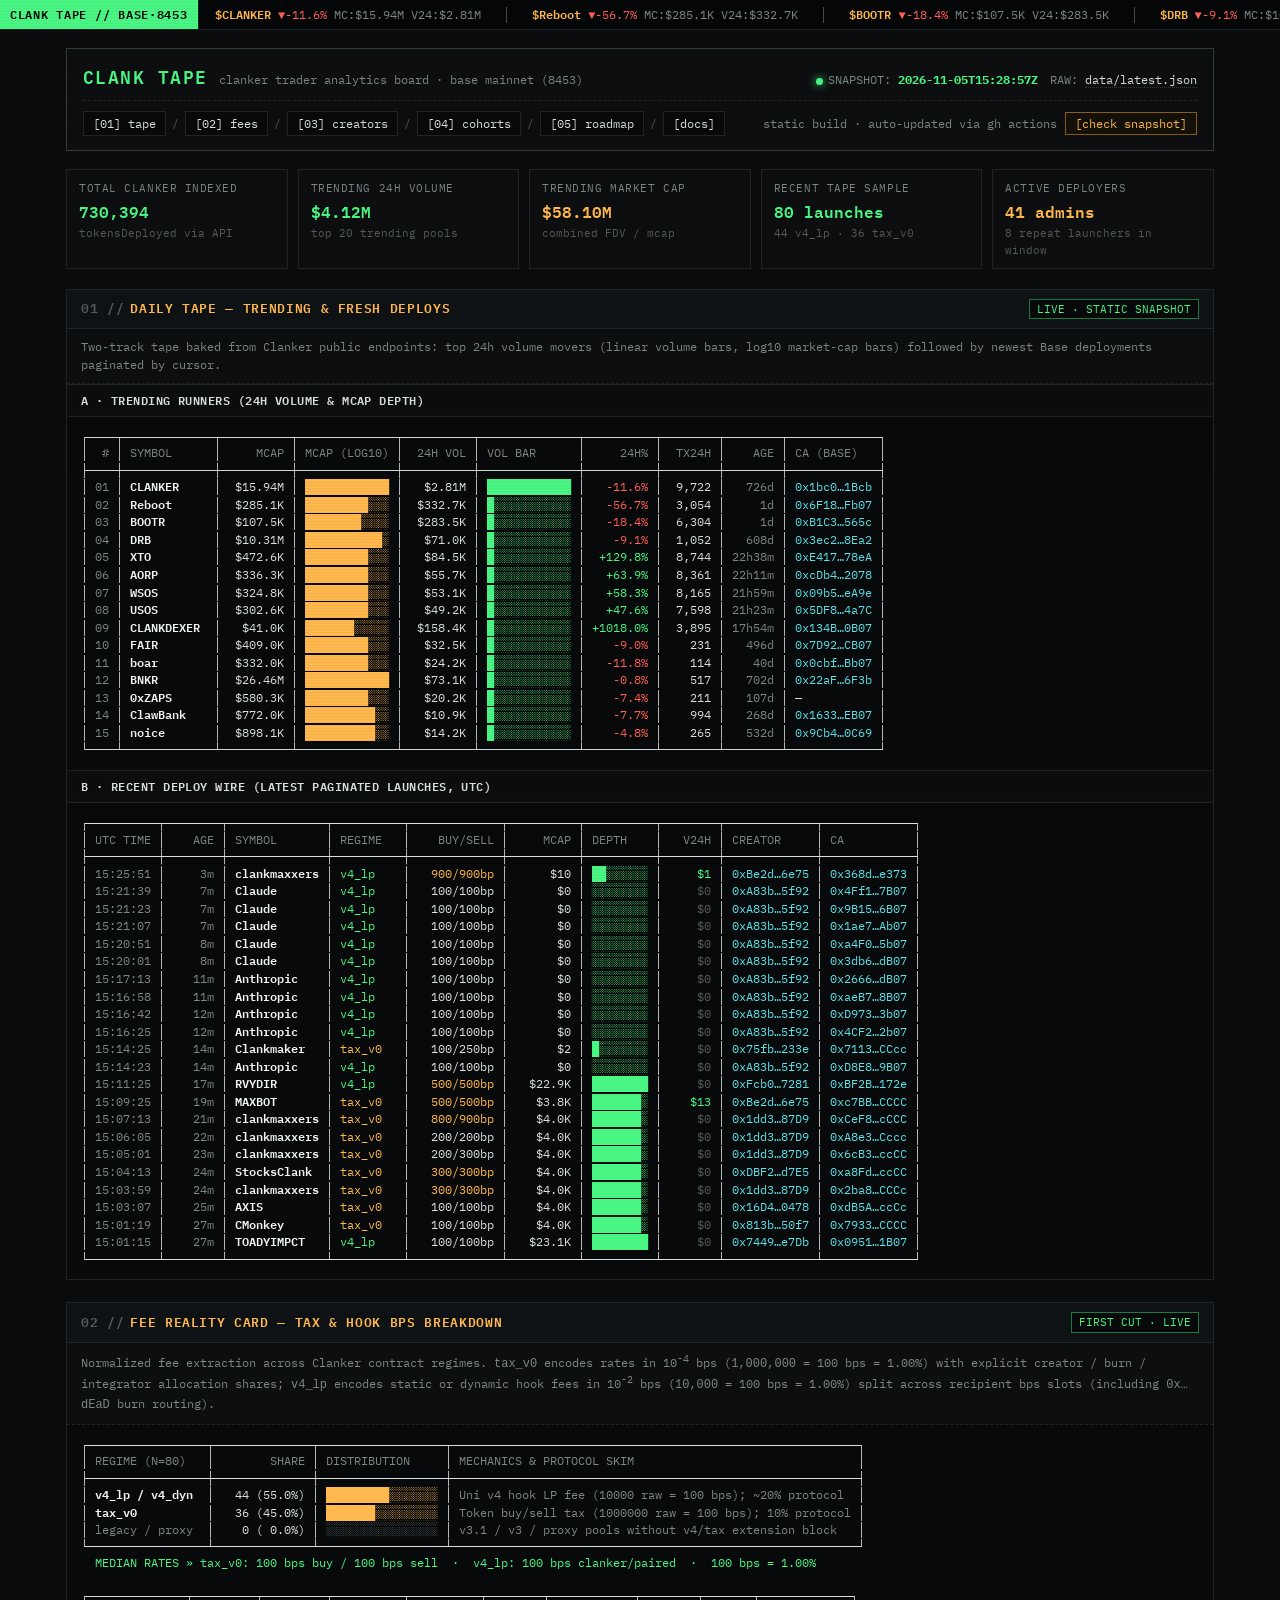
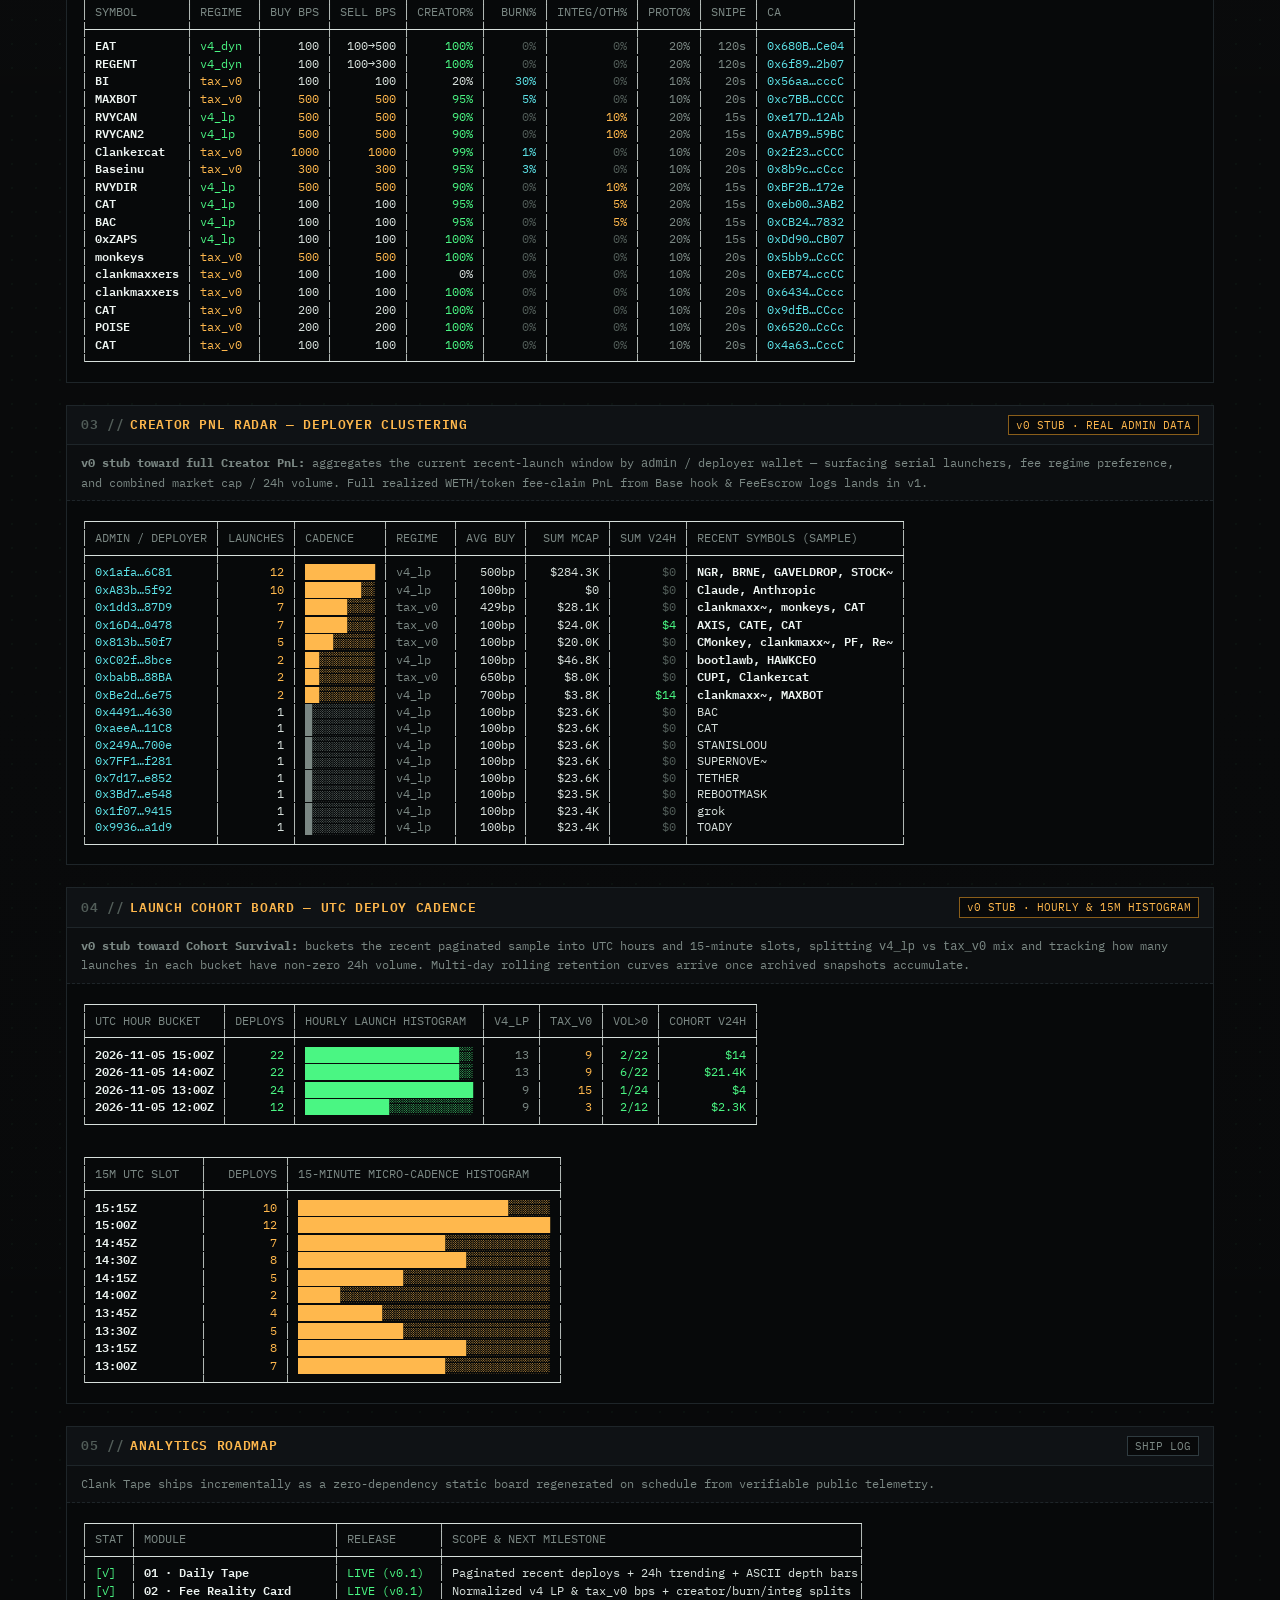
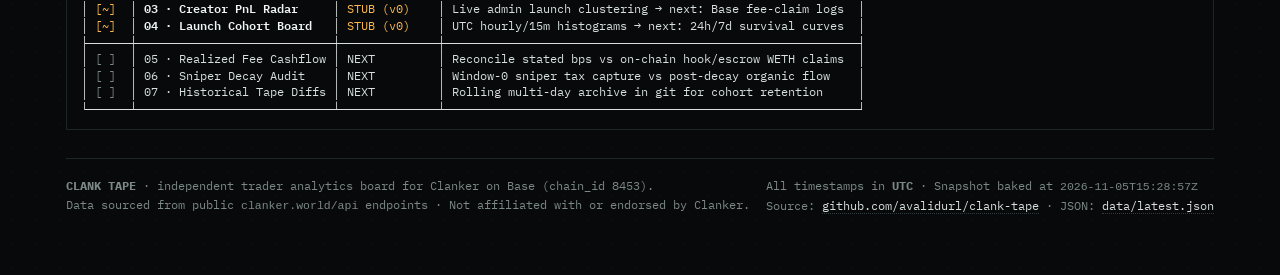
==== index.html @ b6a06356 "docs: add stack page and board nav link" ====
<!DOCTYPE html>
<html lang="en">
<head>
  <meta charset="utf-8" />
  <meta name="viewport" content="width=device-width, initial-scale=1" />
  <title>CLANK TAPE · Clanker Trader Analytics Board</title>
  <meta name="description" content="Clank Tape: ASCII terminal analytics board for Clanker launches on Base — Daily Tape, Fee Reality Card, Creator PnL Radar, and Launch Cohort Board." />
  <meta property="og:title" content="CLANK TAPE · Clanker Trader Analytics Board" />
  <meta property="og:description" content="Continuous ASCII tape for Clanker deploys, fee/tax reality in bps, creator launch clustering, and UTC launch cohorts on Base." />
  <meta name="theme-color" content="#08090a" />
  <link rel="preconnect" href="https://fonts.googleapis.com" />
  <link rel="preconnect" href="https://fonts.gstatic.com" crossorigin />
  <link href="https://fonts.googleapis.com/css2?family=IBM+Plex+Mono:wght@400;500;600&display=swap" rel="stylesheet" />
  <link rel="stylesheet" href="style.css" />
</head>
<body>
  <div class="scanlines" aria-hidden="true"></div>

  <!-- Continuous Ticker Ribbon -->
  <div class="tape-ribbon" role="region" aria-label="Trending Clanker ticker tape">
    <span class="tape-badge">CLANK TAPE // BASE·8453</span>
    <div class="marquee-viewport">
      <div class="marquee-track" id="marquee-track"><span class="tick-item"><span class="tick-sym">$CLANKER</span> <span class="tick-dn">▼-11.6%</span> <span class="c-dim">MC:$15.94M V24:$2.81M</span><span class="tick-sep">│</span></span><span class="tick-item"><span class="tick-sym">$Reboot</span> <span class="tick-dn">▼-56.7%</span> <span class="c-dim">MC:$285.1K V24:$332.7K</span><span class="tick-sep">│</span></span><span class="tick-item"><span class="tick-sym">$BOOTR</span> <span class="tick-dn">▼-18.4%</span> <span class="c-dim">MC:$107.5K V24:$283.5K</span><span class="tick-sep">│</span></span><span class="tick-item"><span class="tick-sym">$DRB</span> <span class="tick-dn">▼-9.1%</span> <span class="c-dim">MC:$10.31M V24:$71.0K</span><span class="tick-sep">│</span></span><span class="tick-item"><span class="tick-sym">$XTO</span> <span class="tick-up">▲+129.8%</span> <span class="c-dim">MC:$472.6K V24:$84.5K</span><span class="tick-sep">│</span></span><span class="tick-item"><span class="tick-sym">$AORP</span> <span class="tick-up">▲+63.9%</span> <span class="c-dim">MC:$336.3K V24:$55.7K</span><span class="tick-sep">│</span></span><span class="tick-item"><span class="tick-sym">$WSOS</span> <span class="tick-up">▲+58.3%</span> <span class="c-dim">MC:$324.8K V24:$53.1K</span><span class="tick-sep">│</span></span><span class="tick-item"><span class="tick-sym">$USOS</span> <span class="tick-up">▲+47.6%</span> <span class="c-dim">MC:$302.6K V24:$49.2K</span><span class="tick-sep">│</span></span><span class="tick-item"><span class="tick-sym">$CLANKDEXER</span> <span class="tick-up">▲+1018.0%</span> <span class="c-dim">MC:$41.0K V24:$158.4K</span><span class="tick-sep">│</span></span><span class="tick-item"><span class="tick-sym">$FAIR</span> <span class="tick-dn">▼-9.0%</span> <span class="c-dim">MC:$409.0K V24:$32.5K</span><span class="tick-sep">│</span></span><span class="tick-item"><span class="tick-sym">$boar</span> <span class="tick-dn">▼-11.8%</span> <span class="c-dim">MC:$332.0K V24:$24.2K</span><span class="tick-sep">│</span></span><span class="tick-item"><span class="tick-sym">$BNKR</span> <span class="tick-dn">▼-0.8%</span> <span class="c-dim">MC:$26.46M V24:$73.1K</span><span class="tick-sep">│</span></span><span class="tick-item"><span class="tick-sym">$0xZAPS</span> <span class="tick-dn">▼-7.4%</span> <span class="c-dim">MC:$580.3K V24:$20.2K</span><span class="tick-sep">│</span></span><span class="tick-item"><span class="tick-sym">$ClawBank</span> <span class="tick-dn">▼-7.7%</span> <span class="c-dim">MC:$772.0K V24:$10.9K</span><span class="tick-sep">│</span></span><span class="tick-item"><span class="tick-sym">$noice</span> <span class="tick-dn">▼-4.8%</span> <span class="c-dim">MC:$898.1K V24:$14.2K</span><span class="tick-sep">│</span></span><span class="tick-item"><span class="tick-sym">$BAES</span> <span class="tick-dn">▼-7.8%</span> <span class="c-dim">MC:$139.3K V24:$4.9K</span><span class="tick-sep">│</span></span><span class="tick-item"><span class="tick-sym">$CLANKER</span> <span class="tick-dn">▼-11.6%</span> <span class="c-dim">MC:$15.94M V24:$2.81M</span><span class="tick-sep">│</span></span><span class="tick-item"><span class="tick-sym">$Reboot</span> <span class="tick-dn">▼-56.7%</span> <span class="c-dim">MC:$285.1K V24:$332.7K</span><span class="tick-sep">│</span></span><span class="tick-item"><span class="tick-sym">$BOOTR</span> <span class="tick-dn">▼-18.4%</span> <span class="c-dim">MC:$107.5K V24:$283.5K</span><span class="tick-sep">│</span></span><span class="tick-item"><span class="tick-sym">$DRB</span> <span class="tick-dn">▼-9.1%</span> <span class="c-dim">MC:$10.31M V24:$71.0K</span><span class="tick-sep">│</span></span><span class="tick-item"><span class="tick-sym">$XTO</span> <span class="tick-up">▲+129.8%</span> <span class="c-dim">MC:$472.6K V24:$84.5K</span><span class="tick-sep">│</span></span><span class="tick-item"><span class="tick-sym">$AORP</span> <span class="tick-up">▲+63.9%</span> <span class="c-dim">MC:$336.3K V24:$55.7K</span><span class="tick-sep">│</span></span><span class="tick-item"><span class="tick-sym">$WSOS</span> <span class="tick-up">▲+58.3%</span> <span class="c-dim">MC:$324.8K V24:$53.1K</span><span class="tick-sep">│</span></span><span class="tick-item"><span class="tick-sym">$USOS</span> <span class="tick-up">▲+47.6%</span> <span class="c-dim">MC:$302.6K V24:$49.2K</span><span class="tick-sep">│</span></span><span class="tick-item"><span class="tick-sym">$CLANKDEXER</span> <span class="tick-up">▲+1018.0%</span> <span class="c-dim">MC:$41.0K V24:$158.4K</span><span class="tick-sep">│</span></span><span class="tick-item"><span class="tick-sym">$FAIR</span> <span class="tick-dn">▼-9.0%</span> <span class="c-dim">MC:$409.0K V24:$32.5K</span><span class="tick-sep">│</span></span><span class="tick-item"><span class="tick-sym">$boar</span> <span class="tick-dn">▼-11.8%</span> <span class="c-dim">MC:$332.0K V24:$24.2K</span><span class="tick-sep">│</span></span><span class="tick-item"><span class="tick-sym">$BNKR</span> <span class="tick-dn">▼-0.8%</span> <span class="c-dim">MC:$26.46M V24:$73.1K</span><span class="tick-sep">│</span></span><span class="tick-item"><span class="tick-sym">$0xZAPS</span> <span class="tick-dn">▼-7.4%</span> <span class="c-dim">MC:$580.3K V24:$20.2K</span><span class="tick-sep">│</span></span><span class="tick-item"><span class="tick-sym">$ClawBank</span> <span class="tick-dn">▼-7.7%</span> <span class="c-dim">MC:$772.0K V24:$10.9K</span><span class="tick-sep">│</span></span><span class="tick-item"><span class="tick-sym">$noice</span> <span class="tick-dn">▼-4.8%</span> <span class="c-dim">MC:$898.1K V24:$14.2K</span><span class="tick-sep">│</span></span><span class="tick-item"><span class="tick-sym">$BAES</span> <span class="tick-dn">▼-7.8%</span> <span class="c-dim">MC:$139.3K V24:$4.9K</span><span class="tick-sep">│</span></span></div>
    </div>
  </div>

  <div class="shell">
    <header class="masthead" id="top">
      <div class="masthead-top">
        <div class="brand-block">
          <h1 class="brand-title">CLANK TAPE</h1>
          <span class="brand-sub">clanker trader analytics board · base mainnet (8453)</span>
        </div>
        <div class="status-cluster">
          <span><span class="dot-live"></span>SNAPSHOT: <strong id="snap-ts" class="c-grn">2026-11-05T15:28:57Z</strong></span>
          <span>RAW: <a href="data/latest.json">data/latest.json</a></span>
        </div>
      </div>

      <div class="nav-bar">
        <nav class="nav-links" aria-label="Board sections">
          <a href="#tape">[01] tape</a>
          <span class="sep">/</span>
          <a href="#fees">[02] fees</a>
          <span class="sep">/</span>
          <a href="#creators">[03] creators</a>
          <span class="sep">/</span>
          <a href="#cohorts">[04] cohorts</a>
          <span class="sep">/</span>
          <a href="#roadmap">[05] roadmap</a>
          <span class="sep">/</span>
          <a href="docs/">[docs]</a>
        </nav>
        <div class="refresh-controls">
          <span id="refresh-note">static build · auto-updated via gh actions</span>
          <button type="button" class="btn-term" id="btn-check-json" title="Re-read committed data/latest.json">[check snapshot]</button>
        </div>
      </div>
    </header>

    <!-- Dense Terminal KPI Strip -->
    <section class="kpi-strip" aria-label="Snapshot summary metrics">
      <div class="kpi-cell">
        <span class="kpi-label">Total Clanker Indexed</span>
        <span class="kpi-val" id="kpi-total">730,394</span>
        <span class="kpi-sub">tokensDeployed via API</span>
      </div>
      <div class="kpi-cell">
        <span class="kpi-label">Trending 24h Volume</span>
        <span class="kpi-val" id="kpi-tvol">$4.12M</span>
        <span class="kpi-sub">top 20 trending pools</span>
      </div>
      <div class="kpi-cell">
        <span class="kpi-label">Trending Market Cap</span>
        <span class="kpi-val amber" id="kpi-tmcap">$58.10M</span>
        <span class="kpi-sub">combined FDV / mcap</span>
      </div>
      <div class="kpi-cell">
        <span class="kpi-label">Recent Tape Sample</span>
        <span class="kpi-val" id="kpi-sample">80 launches</span>
        <span class="kpi-sub">44 v4_lp · 36 tax_v0</span>
      </div>
      <div class="kpi-cell">
        <span class="kpi-label">Active Deployers</span>
        <span class="kpi-val amber" id="kpi-creators">41 admins</span>
        <span class="kpi-sub">8 repeat launchers in window</span>
      </div>
    </section>

    <!-- 01: DAILY TAPE -->
    <section id="tape" class="panel">
      <div class="panel-head">
        <h2 class="panel-title"><span class="idx">01 //</span>DAILY TAPE — TRENDING &amp; FRESH DEPLOYS</h2>
        <span class="tag tag-live">LIVE · STATIC SNAPSHOT</span>
      </div>
      <p class="panel-note">
        Two-track tape baked from Clanker public endpoints: top 24h volume movers (linear volume bars, log10 market-cap bars) followed by newest Base deployments paginated by cursor.
      </p>
      <div class="sub-head">A · TRENDING RUNNERS (24H VOLUME &amp; MCAP DEPTH)</div>
      <pre class="ascii-wrap" aria-label="Trending Clanker tokens table">┌────┬─────────────┬──────────┬──────────────┬──────────┬──────────────┬──────────┬────────┬────────┬─────────────┐
│ <span class="c-dim"> #</span> │ <span class="c-dim">SYMBOL     </span> │ <span class="c-dim">    MCAP</span> │ <span class="c-dim">MCAP (LOG10)</span> │ <span class="c-dim"> 24H VOL</span> │ <span class="c-dim">VOL BAR     </span> │ <span class="c-dim">    24H%</span> │ <span class="c-dim"> TX24H</span> │ <span class="c-dim">   AGE</span> │ <span class="c-dim">CA (BASE)  </span> │
├────┼─────────────┼──────────┼──────────────┼──────────┼──────────────┼──────────┼────────┼────────┼─────────────┤
│ <span class="c-dim">01</span> │ <span class="c-bld">CLANKER    </span> │  $15.94M │ <span class="c-amb">████████████</span> │   $2.81M │ <span class="c-grn">████████████</span> │ <span class="c-red">  -11.6%</span> │  9,722 │ <span class="c-dim">  726d</span> │ <a href="https://www.clanker.world/clanker/0x1bc0c42215582d5A085795f4baDbaC3ff36d1Bcb" target="_blank" rel="noopener">0x1bc0…1Bcb</a> │
│ <span class="c-dim">02</span> │ <span class="c-bld">Reboot     </span> │  $285.1K │ <span class="c-amb">█████████░░░</span> │  $332.7K │ <span class="c-grn">█░░░░░░░░░░░</span> │ <span class="c-red">  -56.7%</span> │  3,054 │ <span class="c-dim">    1d</span> │ <a href="https://www.clanker.world/clanker/0x6F18277E5566090Ad8Ab35e401ce9155739BFb07" target="_blank" rel="noopener">0x6F18…Fb07</a> │
│ <span class="c-dim">03</span> │ <span class="c-bld">BOOTR      </span> │  $107.5K │ <span class="c-amb">████████░░░░</span> │  $283.5K │ <span class="c-grn">█░░░░░░░░░░░</span> │ <span class="c-red">  -18.4%</span> │  6,304 │ <span class="c-dim">    1d</span> │ <a href="https://www.clanker.world/clanker/0xB1C3a6ac90E324c4072aD4B2a71c5d9382F9565c" target="_blank" rel="noopener">0xB1C3…565c</a> │
│ <span class="c-dim">04</span> │ <span class="c-bld">DRB        </span> │  $10.31M │ <span class="c-amb">███████████░</span> │   $71.0K │ <span class="c-grn">█░░░░░░░░░░░</span> │ <span class="c-red">   -9.1%</span> │  1,052 │ <span class="c-dim">  608d</span> │ <a href="https://www.clanker.world/clanker/0x3ec2156D4c0A9CBdAB4a016633b7BcF6a8d68Ea2" target="_blank" rel="noopener">0x3ec2…8Ea2</a> │
│ <span class="c-dim">05</span> │ <span class="c-bld">XTO        </span> │  $472.6K │ <span class="c-amb">█████████░░░</span> │   $84.5K │ <span class="c-grn">█░░░░░░░░░░░</span> │ <span class="c-grn"> +129.8%</span> │  8,744 │ <span class="c-dim">22h38m</span> │ <a href="https://www.clanker.world/clanker/0xE4176F02127B8C929Ac0ccD66e24663a48aE78eA" target="_blank" rel="noopener">0xE417…78eA</a> │
│ <span class="c-dim">06</span> │ <span class="c-bld">AORP       </span> │  $336.3K │ <span class="c-amb">█████████░░░</span> │   $55.7K │ <span class="c-grn">█░░░░░░░░░░░</span> │ <span class="c-grn">  +63.9%</span> │  8,361 │ <span class="c-dim">22h11m</span> │ <a href="https://www.clanker.world/clanker/0xcDb4F0511E6D4709ca18a6D2632242De7ac32078" target="_blank" rel="noopener">0xcDb4…2078</a> │
│ <span class="c-dim">07</span> │ <span class="c-bld">WSOS       </span> │  $324.8K │ <span class="c-amb">█████████░░░</span> │   $53.1K │ <span class="c-grn">█░░░░░░░░░░░</span> │ <span class="c-grn">  +58.3%</span> │  8,165 │ <span class="c-dim">21h59m</span> │ <a href="https://www.clanker.world/clanker/0x09b5cb12fAdC6DfA39cc2aa569B05dd3C9b6eA9e" target="_blank" rel="noopener">0x09b5…eA9e</a> │
│ <span class="c-dim">08</span> │ <span class="c-bld">USOS       </span> │  $302.6K │ <span class="c-amb">█████████░░░</span> │   $49.2K │ <span class="c-grn">█░░░░░░░░░░░</span> │ <span class="c-grn">  +47.6%</span> │  7,598 │ <span class="c-dim">21h23m</span> │ <a href="https://www.clanker.world/clanker/0x5DF82b9cc7DdD86cf9C020B50fa3D25453a84a7C" target="_blank" rel="noopener">0x5DF8…4a7C</a> │
│ <span class="c-dim">09</span> │ <span class="c-bld">CLANKDEXER </span> │   $41.0K │ <span class="c-amb">███████░░░░░</span> │  $158.4K │ <span class="c-grn">█░░░░░░░░░░░</span> │ <span class="c-grn">+1018.0%</span> │  3,895 │ <span class="c-dim">17h54m</span> │ <a href="https://www.clanker.world/clanker/0x134BA967D5973baaFCD5aBBf459B91efF34e0B07" target="_blank" rel="noopener">0x134B…0B07</a> │
│ <span class="c-dim">10</span> │ <span class="c-bld">FAIR       </span> │  $409.0K │ <span class="c-amb">█████████░░░</span> │   $32.5K │ <span class="c-grn">█░░░░░░░░░░░</span> │ <span class="c-red">   -9.0%</span> │    231 │ <span class="c-dim">  496d</span> │ <a href="https://www.clanker.world/clanker/0x7D928816CC9c462DD7adef911De41535E444CB07" target="_blank" rel="noopener">0x7D92…CB07</a> │
│ <span class="c-dim">11</span> │ <span class="c-bld">boar       </span> │  $332.0K │ <span class="c-amb">█████████░░░</span> │   $24.2K │ <span class="c-grn">█░░░░░░░░░░░</span> │ <span class="c-red">  -11.8%</span> │    114 │ <span class="c-dim">   40d</span> │ <a href="https://www.clanker.world/clanker/0x0cbf291Ba052174879d90bf781dF1A5F2BC5Bb07" target="_blank" rel="noopener">0x0cbf…Bb07</a> │
│ <span class="c-dim">12</span> │ <span class="c-bld">BNKR       </span> │  $26.46M │ <span class="c-amb">████████████</span> │   $73.1K │ <span class="c-grn">█░░░░░░░░░░░</span> │ <span class="c-red">   -0.8%</span> │    517 │ <span class="c-dim">  702d</span> │ <a href="https://www.clanker.world/clanker/0x22aF33FE49fD1Fa80c7149773dDe5890D3c76F3b" target="_blank" rel="noopener">0x22aF…6F3b</a> │
│ <span class="c-dim">13</span> │ <span class="c-bld">0xZAPS     </span> │  $580.3K │ <span class="c-amb">█████████░░░</span> │   $20.2K │ <span class="c-grn">█░░░░░░░░░░░</span> │ <span class="c-red">   -7.4%</span> │    211 │ <span class="c-dim">  107d</span> │ —           │
│ <span class="c-dim">14</span> │ <span class="c-bld">ClawBank   </span> │  $772.0K │ <span class="c-amb">██████████░░</span> │   $10.9K │ <span class="c-grn">█░░░░░░░░░░░</span> │ <span class="c-red">   -7.7%</span> │    994 │ <span class="c-dim">  268d</span> │ <a href="https://www.clanker.world/clanker/0x16332535E2c27da578bC2e82bEb09Ce9d3C8EB07" target="_blank" rel="noopener">0x1633…EB07</a> │
│ <span class="c-dim">15</span> │ <span class="c-bld">noice      </span> │  $898.1K │ <span class="c-amb">██████████░░</span> │   $14.2K │ <span class="c-grn">█░░░░░░░░░░░</span> │ <span class="c-red">   -4.8%</span> │    265 │ <span class="c-dim">  532d</span> │ <a href="https://www.clanker.world/clanker/0x9Cb41FD9dC6891BAe8187029461bfAADF6CC0C69" target="_blank" rel="noopener">0x9Cb4…0C69</a> │
└────┴─────────────┴──────────┴──────────────┴──────────┴──────────────┴──────────┴────────┴────────┴─────────────┘</pre>
      <div class="sub-head">B · RECENT DEPLOY WIRE (LATEST PAGINATED LAUNCHES, UTC)</div>
      <pre class="ascii-wrap" aria-label="Recent Clanker launches table">┌──────────┬────────┬──────────────┬──────────┬─────────────┬──────────┬──────────┬────────┬─────────────┬─────────────┐
│ <span class="c-dim">UTC TIME</span> │ <span class="c-dim">   AGE</span> │ <span class="c-dim">SYMBOL      </span> │ <span class="c-dim">REGIME  </span> │ <span class="c-dim">   BUY/SELL</span> │ <span class="c-dim">    MCAP</span> │ <span class="c-dim">DEPTH   </span> │ <span class="c-dim">  V24H</span> │ <span class="c-dim">CREATOR    </span> │ <span class="c-dim">CA         </span> │
├──────────┼────────┼──────────────┼──────────┼─────────────┼──────────┼──────────┼────────┼─────────────┼─────────────┤
│ <span class="c-dim">15:25:51</span> │ <span class="c-dim">    3m</span> │ <span class="c-bld">clankmaxxers</span> │ <span class="c-grn">v4_lp   </span> │ <span class="c-amb">  900/900bp</span> │      $10 │ <span class="c-grn">██░░░░░░</span> │ <span class="c-grn">    $1</span> │ <a href="https://basescan.org/address/0xBe2d47420dcD8119e4096c087A6C149A62626e75" target="_blank" rel="noopener">0xBe2d…6e75</a> │ <a href="https://www.clanker.world/clanker/0x368d67d86ba289D87852503C9B06D21441A8e373" target="_blank" rel="noopener">0x368d…e373</a> │
│ <span class="c-dim">15:21:39</span> │ <span class="c-dim">    7m</span> │ <span class="c-bld">Claude      </span> │ <span class="c-grn">v4_lp   </span> │   100/100bp │       $0 │ <span class="c-grn">░░░░░░░░</span> │ <span class="c-mut">    $0</span> │ <a href="https://basescan.org/address/0xA83b4fCA82265AE81f6254c9e410A13418f25f92" target="_blank" rel="noopener">0xA83b…5f92</a> │ <a href="https://www.clanker.world/clanker/0x4Ff194cEC7473fdfde6c4Bf363908d1517477B07" target="_blank" rel="noopener">0x4Ff1…7B07</a> │
│ <span class="c-dim">15:21:23</span> │ <span class="c-dim">    7m</span> │ <span class="c-bld">Claude      </span> │ <span class="c-grn">v4_lp   </span> │   100/100bp │       $0 │ <span class="c-grn">░░░░░░░░</span> │ <span class="c-mut">    $0</span> │ <a href="https://basescan.org/address/0xA83b4fCA82265AE81f6254c9e410A13418f25f92" target="_blank" rel="noopener">0xA83b…5f92</a> │ <a href="https://www.clanker.world/clanker/0x9B15C6614D97924F6420Fa0E96285cc1044b6B07" target="_blank" rel="noopener">0x9B15…6B07</a> │
│ <span class="c-dim">15:21:07</span> │ <span class="c-dim">    7m</span> │ <span class="c-bld">Claude      </span> │ <span class="c-grn">v4_lp   </span> │   100/100bp │       $0 │ <span class="c-grn">░░░░░░░░</span> │ <span class="c-mut">    $0</span> │ <a href="https://basescan.org/address/0xA83b4fCA82265AE81f6254c9e410A13418f25f92" target="_blank" rel="noopener">0xA83b…5f92</a> │ <a href="https://www.clanker.world/clanker/0x1ae7BD21B14FC74C3307f5728fF98A506Db1Ab07" target="_blank" rel="noopener">0x1ae7…Ab07</a> │
│ <span class="c-dim">15:20:51</span> │ <span class="c-dim">    8m</span> │ <span class="c-bld">Claude      </span> │ <span class="c-grn">v4_lp   </span> │   100/100bp │       $0 │ <span class="c-grn">░░░░░░░░</span> │ <span class="c-mut">    $0</span> │ <a href="https://basescan.org/address/0xA83b4fCA82265AE81f6254c9e410A13418f25f92" target="_blank" rel="noopener">0xA83b…5f92</a> │ <a href="https://www.clanker.world/clanker/0xa4F05Bf80e254766d011Ed765714896A7Be55b07" target="_blank" rel="noopener">0xa4F0…5b07</a> │
│ <span class="c-dim">15:20:01</span> │ <span class="c-dim">    8m</span> │ <span class="c-bld">Claude      </span> │ <span class="c-grn">v4_lp   </span> │   100/100bp │       $0 │ <span class="c-grn">░░░░░░░░</span> │ <span class="c-mut">    $0</span> │ <a href="https://basescan.org/address/0xA83b4fCA82265AE81f6254c9e410A13418f25f92" target="_blank" rel="noopener">0xA83b…5f92</a> │ <a href="https://www.clanker.world/clanker/0x3db6f142F3c1957C4277aa2785CEa0E0AeF2dB07" target="_blank" rel="noopener">0x3db6…dB07</a> │
│ <span class="c-dim">15:17:13</span> │ <span class="c-dim">   11m</span> │ <span class="c-bld">Anthropic   </span> │ <span class="c-grn">v4_lp   </span> │   100/100bp │       $0 │ <span class="c-grn">░░░░░░░░</span> │ <span class="c-mut">    $0</span> │ <a href="https://basescan.org/address/0xA83b4fCA82265AE81f6254c9e410A13418f25f92" target="_blank" rel="noopener">0xA83b…5f92</a> │ <a href="https://www.clanker.world/clanker/0x26661460bb5B0D152d4c921CDe9b22cbB4e4dB07" target="_blank" rel="noopener">0x2666…dB07</a> │
│ <span class="c-dim">15:16:58</span> │ <span class="c-dim">   11m</span> │ <span class="c-bld">Anthropic   </span> │ <span class="c-grn">v4_lp   </span> │   100/100bp │       $0 │ <span class="c-grn">░░░░░░░░</span> │ <span class="c-mut">    $0</span> │ <a href="https://basescan.org/address/0xA83b4fCA82265AE81f6254c9e410A13418f25f92" target="_blank" rel="noopener">0xA83b…5f92</a> │ <a href="https://www.clanker.world/clanker/0xaeB7d9ea1310676F640496142afE254f404e8B07" target="_blank" rel="noopener">0xaeB7…8B07</a> │
│ <span class="c-dim">15:16:42</span> │ <span class="c-dim">   12m</span> │ <span class="c-bld">Anthropic   </span> │ <span class="c-grn">v4_lp   </span> │   100/100bp │       $0 │ <span class="c-grn">░░░░░░░░</span> │ <span class="c-mut">    $0</span> │ <a href="https://basescan.org/address/0xA83b4fCA82265AE81f6254c9e410A13418f25f92" target="_blank" rel="noopener">0xA83b…5f92</a> │ <a href="https://www.clanker.world/clanker/0xD973546a8Ea79736f1551e5bAA3Baed307213b07" target="_blank" rel="noopener">0xD973…3b07</a> │
│ <span class="c-dim">15:16:25</span> │ <span class="c-dim">   12m</span> │ <span class="c-bld">Anthropic   </span> │ <span class="c-grn">v4_lp   </span> │   100/100bp │       $0 │ <span class="c-grn">░░░░░░░░</span> │ <span class="c-mut">    $0</span> │ <a href="https://basescan.org/address/0xA83b4fCA82265AE81f6254c9e410A13418f25f92" target="_blank" rel="noopener">0xA83b…5f92</a> │ <a href="https://www.clanker.world/clanker/0x4CF2b1bA1E453A20795371b9B75D2b337c002b07" target="_blank" rel="noopener">0x4CF2…2b07</a> │
│ <span class="c-dim">15:14:25</span> │ <span class="c-dim">   14m</span> │ <span class="c-bld">Clankmaker  </span> │ <span class="c-amb">tax_v0  </span> │   100/250bp │       $2 │ <span class="c-grn">█░░░░░░░</span> │ <span class="c-mut">    $0</span> │ <a href="https://basescan.org/address/0x75fb512a328191ef0832D354C52892457A10233e" target="_blank" rel="noopener">0x75fb…233e</a> │ <a href="https://www.clanker.world/clanker/0x71130a8432b7b98521Ef6a1ff215431Ec005CCcc" target="_blank" rel="noopener">0x7113…CCcc</a> │
│ <span class="c-dim">15:14:23</span> │ <span class="c-dim">   14m</span> │ <span class="c-bld">Anthropic   </span> │ <span class="c-grn">v4_lp   </span> │   100/100bp │       $0 │ <span class="c-grn">░░░░░░░░</span> │ <span class="c-mut">    $0</span> │ <a href="https://basescan.org/address/0xA83b4fCA82265AE81f6254c9e410A13418f25f92" target="_blank" rel="noopener">0xA83b…5f92</a> │ <a href="https://www.clanker.world/clanker/0xD8E856dD3e30502F013536Ce81D391169FDf9B07" target="_blank" rel="noopener">0xD8E8…9B07</a> │
│ <span class="c-dim">15:11:25</span> │ <span class="c-dim">   17m</span> │ <span class="c-bld">RVYDIR      </span> │ <span class="c-grn">v4_lp   </span> │ <span class="c-amb">  500/500bp</span> │   $22.9K │ <span class="c-grn">████████</span> │ <span class="c-mut">    $0</span> │ <a href="https://basescan.org/address/0xFcb095d1A7Fa217DA1614F331cd0DB94566e7281" target="_blank" rel="noopener">0xFcb0…7281</a> │ <a href="https://www.clanker.world/clanker/0xBF2Bf6fd50f9881911003106c8F6E4271ef5172e" target="_blank" rel="noopener">0xBF2B…172e</a> │
│ <span class="c-dim">15:09:25</span> │ <span class="c-dim">   19m</span> │ <span class="c-bld">MAXBOT      </span> │ <span class="c-amb">tax_v0  </span> │ <span class="c-amb">  500/500bp</span> │    $3.8K │ <span class="c-grn">███████░</span> │ <span class="c-grn">   $13</span> │ <a href="https://basescan.org/address/0xBe2d47420dcD8119e4096c087A6C149A62626e75" target="_blank" rel="noopener">0xBe2d…6e75</a> │ <a href="https://www.clanker.world/clanker/0xc7BBe3aCB2893Cd4bfe4C7Aa65BdDA2761A4CCCC" target="_blank" rel="noopener">0xc7BB…CCCC</a> │
│ <span class="c-dim">15:07:13</span> │ <span class="c-dim">   21m</span> │ <span class="c-bld">clankmaxxers</span> │ <span class="c-amb">tax_v0  </span> │ <span class="c-amb">  800/900bp</span> │    $4.0K │ <span class="c-grn">███████░</span> │ <span class="c-mut">    $0</span> │ <a href="https://basescan.org/address/0x1dd3526bAdb4170c73bC0c12eB97F0f1227287D9" target="_blank" rel="noopener">0x1dd3…87D9</a> │ <a href="https://www.clanker.world/clanker/0xCeF83d2841E56D9619fBA4893FF7F4F60A63cCCC" target="_blank" rel="noopener">0xCeF8…cCCC</a> │
│ <span class="c-dim">15:06:05</span> │ <span class="c-dim">   22m</span> │ <span class="c-bld">clankmaxxers</span> │ <span class="c-amb">tax_v0  </span> │   200/200bp │    $4.0K │ <span class="c-grn">███████░</span> │ <span class="c-mut">    $0</span> │ <a href="https://basescan.org/address/0x1dd3526bAdb4170c73bC0c12eB97F0f1227287D9" target="_blank" rel="noopener">0x1dd3…87D9</a> │ <a href="https://www.clanker.world/clanker/0xA8e3fb31E59e0a8652Fb5c9BDe6BBEe41bEFCccc" target="_blank" rel="noopener">0xA8e3…Cccc</a> │
│ <span class="c-dim">15:05:01</span> │ <span class="c-dim">   23m</span> │ <span class="c-bld">clankmaxxers</span> │ <span class="c-amb">tax_v0  </span> │   200/300bp │    $4.0K │ <span class="c-grn">███████░</span> │ <span class="c-mut">    $0</span> │ <a href="https://basescan.org/address/0x1dd3526bAdb4170c73bC0c12eB97F0f1227287D9" target="_blank" rel="noopener">0x1dd3…87D9</a> │ <a href="https://www.clanker.world/clanker/0x6cB365f743788aE9127978199004EEE3D8D3ccCC" target="_blank" rel="noopener">0x6cB3…ccCC</a> │
│ <span class="c-dim">15:04:13</span> │ <span class="c-dim">   24m</span> │ <span class="c-bld">StocksClank </span> │ <span class="c-amb">tax_v0  </span> │ <span class="c-amb">  300/300bp</span> │    $4.0K │ <span class="c-grn">███████░</span> │ <span class="c-mut">    $0</span> │ <a href="https://basescan.org/address/0xDBF206B776AE391863d63b08bbdbAe2120DDd7E5" target="_blank" rel="noopener">0xDBF2…d7E5</a> │ <a href="https://www.clanker.world/clanker/0xa8FdC74c09c3aDb4E8d4C919EbbC861a4f89ccCC" target="_blank" rel="noopener">0xa8Fd…ccCC</a> │
│ <span class="c-dim">15:03:59</span> │ <span class="c-dim">   24m</span> │ <span class="c-bld">clankmaxxers</span> │ <span class="c-amb">tax_v0  </span> │ <span class="c-amb">  300/300bp</span> │    $4.0K │ <span class="c-grn">███████░</span> │ <span class="c-mut">    $0</span> │ <a href="https://basescan.org/address/0x1dd3526bAdb4170c73bC0c12eB97F0f1227287D9" target="_blank" rel="noopener">0x1dd3…87D9</a> │ <a href="https://www.clanker.world/clanker/0x2ba87C063d8ea2B292513c573e3ca21C3593CCCc" target="_blank" rel="noopener">0x2ba8…CCCc</a> │
│ <span class="c-dim">15:03:07</span> │ <span class="c-dim">   25m</span> │ <span class="c-bld">AXIS        </span> │ <span class="c-amb">tax_v0  </span> │   100/100bp │    $4.0K │ <span class="c-grn">███████░</span> │ <span class="c-mut">    $0</span> │ <a href="https://basescan.org/address/0x16D4e81E840d00F4135f13d3273967B1D4d00478" target="_blank" rel="noopener">0x16D4…0478</a> │ <a href="https://www.clanker.world/clanker/0xdB5A2DAA2341b501DD1F60D90D03E47e30e5ccCc" target="_blank" rel="noopener">0xdB5A…ccCc</a> │
│ <span class="c-dim">15:01:19</span> │ <span class="c-dim">   27m</span> │ <span class="c-bld">CMonkey     </span> │ <span class="c-amb">tax_v0  </span> │   100/100bp │    $4.0K │ <span class="c-grn">███████░</span> │ <span class="c-mut">    $0</span> │ <a href="https://basescan.org/address/0x813b8f0144BD8DbaEcfD1aE3AF28ad4879Ac50f7" target="_blank" rel="noopener">0x813b…50f7</a> │ <a href="https://www.clanker.world/clanker/0x793374115A6Bb83ac67907EdC55Af191A47BCCCC" target="_blank" rel="noopener">0x7933…CCCC</a> │
│ <span class="c-dim">15:01:15</span> │ <span class="c-dim">   27m</span> │ <span class="c-bld">TOADYIMPCT  </span> │ <span class="c-grn">v4_lp   </span> │   100/100bp │   $23.1K │ <span class="c-grn">████████</span> │ <span class="c-mut">    $0</span> │ <a href="https://basescan.org/address/0x74497Ee00315BF34070Ccdc7Cc5e98e35862e7Db" target="_blank" rel="noopener">0x7449…e7Db</a> │ <a href="https://www.clanker.world/clanker/0x0951B3FeE05CB7Da48E9336d06A56832bE4E1B07" target="_blank" rel="noopener">0x0951…1B07</a> │
└──────────┴────────┴──────────────┴──────────┴─────────────┴──────────┴──────────┴────────┴─────────────┴─────────────┘</pre>
    </section>

    <!-- 02: FEE REALITY CARD -->
    <section id="fees" class="panel">
      <div class="panel-head">
        <h2 class="panel-title"><span class="idx">02 //</span>FEE REALITY CARD — TAX &amp; HOOK BPS BREAKDOWN</h2>
        <span class="tag tag-live">FIRST CUT · LIVE</span>
      </div>
      <p class="panel-note">
        Normalized fee extraction across Clanker contract regimes. <code>tax_v0</code> encodes rates in 10<sup>-4</sup> bps (<code>1,000,000</code> = 100 bps = 1.00%) with explicit creator / burn / integrator allocation shares; <code>v4_lp</code> encodes static or dynamic hook fees in 10<sup>-2</sup> bps (<code>10,000</code> = 100 bps = 1.00%) split across recipient bps slots (including <code>0x…dEaD</code> burn routing).
      </p>
      <pre class="ascii-wrap" aria-label="Fee reality summary and per-token bps breakdown">┌─────────────────┬──────────────┬──────────────────┬──────────────────────────────────────────────────────────┐
│ <span class="c-dim">REGIME (N=80)  </span> │ <span class="c-dim">       SHARE</span> │ <span class="c-dim">DISTRIBUTION    </span> │ <span class="c-dim">MECHANICS &amp; PROTOCOL SKIM                               </span> │
├─────────────────┼──────────────┼──────────────────┼──────────────────────────────────────────────────────────┤
│ <span class="c-bld">v4_lp / v4_dyn </span> │   44 (55.0%) │ <span class="c-amb">█████████░░░░░░░</span> │ <span class="c-dim">Uni v4 hook LP fee (10000 raw = 100 bps); ~20% protocol </span> │
│ <span class="c-bld">tax_v0         </span> │   36 (45.0%) │ <span class="c-amb">███████░░░░░░░░░</span> │ <span class="c-dim">Token buy/sell tax (1000000 raw = 100 bps); 10% protocol</span> │
│ <span class="c-dim">legacy / proxy </span> │    0 ( 0.0%) │ <span class="c-mut">░░░░░░░░░░░░░░░░</span> │ <span class="c-dim">v3.1 / v3 / proxy pools without v4/tax extension block  </span> │
└─────────────────┴──────────────┴──────────────────┴──────────────────────────────────────────────────────────┘
<span class="c-grn">  MEDIAN RATES » tax_v0: 100 bps buy / 100 bps sell  ·  v4_lp: 100 bps clanker/paired  ·  100 bps = 1.00%</span>

┌──────────────┬─────────┬─────────┬──────────┬──────────┬────────┬────────────┬────────┬───────┬─────────────┐
│ <span class="c-dim">SYMBOL      </span> │ <span class="c-dim">REGIME </span> │ <span class="c-dim">BUY BPS</span> │ <span class="c-dim">SELL BPS</span> │ <span class="c-dim">CREATOR%</span> │ <span class="c-dim"> BURN%</span> │ <span class="c-dim">INTEG/OTH%</span> │ <span class="c-dim">PROTO%</span> │ <span class="c-dim">SNIPE</span> │ <span class="c-dim">CA         </span> │
├──────────────┼─────────┼─────────┼──────────┼──────────┼────────┼────────────┼────────┼───────┼─────────────┤
│ <span class="c-bld">EAT         </span> │ <span class="c-grn">v4_dyn </span> │     100 │  100→500 │ <span class="c-grn">    100%</span> │ <span class="c-mut">    0%</span> │ <span class="c-mut">        0%</span> │ <span class="c-dim">   20%</span> │ <span class="c-dim"> 120s</span> │ <a href="https://www.clanker.world/clanker/0x680BC6ed5c7222E2f29bdBc87f8E8f3400D8Ce04" target="_blank" rel="noopener">0x680B…Ce04</a> │
│ <span class="c-bld">REGENT      </span> │ <span class="c-grn">v4_dyn </span> │     100 │  100→300 │ <span class="c-grn">    100%</span> │ <span class="c-mut">    0%</span> │ <span class="c-mut">        0%</span> │ <span class="c-dim">   20%</span> │ <span class="c-dim"> 120s</span> │ <a href="https://www.clanker.world/clanker/0x6f89bcA4eA5931EdFCB09786267b251DeE752b07" target="_blank" rel="noopener">0x6f89…2b07</a> │
│ <span class="c-bld">BI          </span> │ <span class="c-amb">tax_v0 </span> │     100 │      100 │      20% │ <span class="c-cyn">   30%</span> │ <span class="c-mut">        0%</span> │ <span class="c-dim">   10%</span> │ <span class="c-dim">  20s</span> │ <a href="https://www.clanker.world/clanker/0x56aa4bB60729861e243E5EbeD6cDA8D3521ecccC" target="_blank" rel="noopener">0x56aa…cccC</a> │
│ <span class="c-bld">MAXBOT      </span> │ <span class="c-amb">tax_v0 </span> │ <span class="c-amb">    500</span> │ <span class="c-amb">     500</span> │ <span class="c-grn">     95%</span> │ <span class="c-cyn">    5%</span> │ <span class="c-mut">        0%</span> │ <span class="c-dim">   10%</span> │ <span class="c-dim">  20s</span> │ <a href="https://www.clanker.world/clanker/0xc7BBe3aCB2893Cd4bfe4C7Aa65BdDA2761A4CCCC" target="_blank" rel="noopener">0xc7BB…CCCC</a> │
│ <span class="c-bld">RVYCAN      </span> │ <span class="c-grn">v4_lp  </span> │ <span class="c-amb">    500</span> │ <span class="c-amb">     500</span> │ <span class="c-grn">     90%</span> │ <span class="c-mut">    0%</span> │ <span class="c-amb">       10%</span> │ <span class="c-dim">   20%</span> │ <span class="c-dim">  15s</span> │ <a href="https://www.clanker.world/clanker/0xe17DEA16C233482A3058f1501946C4FDfABb12Ab" target="_blank" rel="noopener">0xe17D…12Ab</a> │
│ <span class="c-bld">RVYCAN2     </span> │ <span class="c-grn">v4_lp  </span> │ <span class="c-amb">    500</span> │ <span class="c-amb">     500</span> │ <span class="c-grn">     90%</span> │ <span class="c-mut">    0%</span> │ <span class="c-amb">       10%</span> │ <span class="c-dim">   20%</span> │ <span class="c-dim">  15s</span> │ <a href="https://www.clanker.world/clanker/0xA7B97d7CbBF60F6411f440263d543927cC5659BC" target="_blank" rel="noopener">0xA7B9…59BC</a> │
│ <span class="c-bld">Clankercat  </span> │ <span class="c-amb">tax_v0 </span> │ <span class="c-amb">   1000</span> │ <span class="c-amb">    1000</span> │ <span class="c-grn">     99%</span> │ <span class="c-cyn">    1%</span> │ <span class="c-mut">        0%</span> │ <span class="c-dim">   10%</span> │ <span class="c-dim">  20s</span> │ <a href="https://www.clanker.world/clanker/0x2f2320BADBb5864E4e873E30A4812f4322d4cCCC" target="_blank" rel="noopener">0x2f23…cCCC</a> │
│ <span class="c-bld">Baseinu     </span> │ <span class="c-amb">tax_v0 </span> │ <span class="c-amb">    300</span> │ <span class="c-amb">     300</span> │ <span class="c-grn">     95%</span> │ <span class="c-cyn">    3%</span> │ <span class="c-mut">        0%</span> │ <span class="c-dim">   10%</span> │ <span class="c-dim">  20s</span> │ <a href="https://www.clanker.world/clanker/0x8b9ce0D8359fDf66105cf5Ddc4B695d33Eb2cCcc" target="_blank" rel="noopener">0x8b9c…cCcc</a> │
│ <span class="c-bld">RVYDIR      </span> │ <span class="c-grn">v4_lp  </span> │ <span class="c-amb">    500</span> │ <span class="c-amb">     500</span> │ <span class="c-grn">     90%</span> │ <span class="c-mut">    0%</span> │ <span class="c-amb">       10%</span> │ <span class="c-dim">   20%</span> │ <span class="c-dim">  15s</span> │ <a href="https://www.clanker.world/clanker/0xBF2Bf6fd50f9881911003106c8F6E4271ef5172e" target="_blank" rel="noopener">0xBF2B…172e</a> │
│ <span class="c-bld">CAT         </span> │ <span class="c-grn">v4_lp  </span> │     100 │      100 │ <span class="c-grn">     95%</span> │ <span class="c-mut">    0%</span> │ <span class="c-amb">        5%</span> │ <span class="c-dim">   20%</span> │ <span class="c-dim">  15s</span> │ <a href="https://www.clanker.world/clanker/0xeb000D1057A049a4bbaBB2e5Bdf3Da0c8Af43AB2" target="_blank" rel="noopener">0xeb00…3AB2</a> │
│ <span class="c-bld">BAC         </span> │ <span class="c-grn">v4_lp  </span> │     100 │      100 │ <span class="c-grn">     95%</span> │ <span class="c-mut">    0%</span> │ <span class="c-amb">        5%</span> │ <span class="c-dim">   20%</span> │ <span class="c-dim">  15s</span> │ <a href="https://www.clanker.world/clanker/0xCB248aFC0215D9F8f38aCF0931a69F404b287832" target="_blank" rel="noopener">0xCB24…7832</a> │
│ <span class="c-bld">0xZAPS      </span> │ <span class="c-grn">v4_lp  </span> │     100 │      100 │ <span class="c-grn">    100%</span> │ <span class="c-mut">    0%</span> │ <span class="c-mut">        0%</span> │ <span class="c-dim">   20%</span> │ <span class="c-dim">  15s</span> │ <a href="https://www.clanker.world/clanker/0xDd90bFa4adC7F4401E611AbaC692D939F9F4CB07" target="_blank" rel="noopener">0xDd90…CB07</a> │
│ <span class="c-bld">monkeys     </span> │ <span class="c-amb">tax_v0 </span> │ <span class="c-amb">    500</span> │ <span class="c-amb">     500</span> │ <span class="c-grn">    100%</span> │ <span class="c-mut">    0%</span> │ <span class="c-mut">        0%</span> │ <span class="c-dim">   10%</span> │ <span class="c-dim">  20s</span> │ <a href="https://www.clanker.world/clanker/0x5bb9AEa996Ec6d522E97D225a7836EE9F62eCcCC" target="_blank" rel="noopener">0x5bb9…CcCC</a> │
│ <span class="c-bld">clankmaxxers</span> │ <span class="c-amb">tax_v0 </span> │     100 │      100 │       0% │ <span class="c-mut">    0%</span> │ <span class="c-mut">        0%</span> │ <span class="c-dim">   10%</span> │ <span class="c-dim">  20s</span> │ <a href="https://www.clanker.world/clanker/0xEB7476f857D326b1409f5C40749aFB82Cd6FccCC" target="_blank" rel="noopener">0xEB74…ccCC</a> │
│ <span class="c-bld">clankmaxxers</span> │ <span class="c-amb">tax_v0 </span> │     100 │      100 │ <span class="c-grn">    100%</span> │ <span class="c-mut">    0%</span> │ <span class="c-mut">        0%</span> │ <span class="c-dim">   10%</span> │ <span class="c-dim">  20s</span> │ <a href="https://www.clanker.world/clanker/0x64340dA2089a215695323C0c08A72586dEA1Cccc" target="_blank" rel="noopener">0x6434…Cccc</a> │
│ <span class="c-bld">CAT         </span> │ <span class="c-amb">tax_v0 </span> │     200 │      200 │ <span class="c-grn">    100%</span> │ <span class="c-mut">    0%</span> │ <span class="c-mut">        0%</span> │ <span class="c-dim">   10%</span> │ <span class="c-dim">  20s</span> │ <a href="https://www.clanker.world/clanker/0x9dfBFdaf080380437d1134Fb32a0a743dD26CCcc" target="_blank" rel="noopener">0x9dfB…CCcc</a> │
│ <span class="c-bld">POISE       </span> │ <span class="c-amb">tax_v0 </span> │     200 │      200 │ <span class="c-grn">    100%</span> │ <span class="c-mut">    0%</span> │ <span class="c-mut">        0%</span> │ <span class="c-dim">   10%</span> │ <span class="c-dim">  20s</span> │ <a href="https://www.clanker.world/clanker/0x6520e2870Cc7625e74e07290102783728f77CcCc" target="_blank" rel="noopener">0x6520…CcCc</a> │
│ <span class="c-bld">CAT         </span> │ <span class="c-amb">tax_v0 </span> │     100 │      100 │ <span class="c-grn">    100%</span> │ <span class="c-mut">    0%</span> │ <span class="c-mut">        0%</span> │ <span class="c-dim">   10%</span> │ <span class="c-dim">  20s</span> │ <a href="https://www.clanker.world/clanker/0x4a63c55deae21316ED3eAf64f8Bf2D183cd8CccC" target="_blank" rel="noopener">0x4a63…CccC</a> │
└──────────────┴─────────┴─────────┴──────────┴──────────┴────────┴────────────┴────────┴───────┴─────────────┘</pre>
    </section>

    <!-- 03: CREATOR PNL RADAR -->
    <section id="creators" class="panel">
      <div class="panel-head">
        <h2 class="panel-title"><span class="idx">03 //</span>CREATOR PNL RADAR — DEPLOYER CLUSTERING</h2>
        <span class="tag tag-v0">v0 STUB · REAL ADMIN DATA</span>
      </div>
      <p class="panel-note">
        <strong>v0 stub toward full Creator PnL:</strong> aggregates the current recent-launch window by <code>admin</code> / deployer wallet — surfacing serial launchers, fee regime preference, and combined market cap / 24h volume. Full realized WETH/token fee-claim PnL from Base hook &amp; FeeEscrow logs lands in v1.
      </p>
      <pre class="ascii-wrap" aria-label="Creator launch aggregation table">┌──────────────────┬──────────┬────────────┬─────────┬─────────┬───────────┬──────────┬──────────────────────────────┐
│ <span class="c-dim">ADMIN / DEPLOYER</span> │ <span class="c-dim">LAUNCHES</span> │ <span class="c-dim">CADENCE   </span> │ <span class="c-dim">REGIME </span> │ <span class="c-dim">AVG BUY</span> │ <span class="c-dim"> SUM MCAP</span> │ <span class="c-dim">SUM V24H</span> │ <span class="c-dim">RECENT SYMBOLS (SAMPLE)     </span> │
├──────────────────┼──────────┼────────────┼─────────┼─────────┼───────────┼──────────┼──────────────────────────────┤
│ <a href="https://basescan.org/address/0x1afab1f6B0D565544EffB26fCA7D6b5e9CB46C81" target="_blank" rel="noopener">0x1afa…6C81</a>      │ <span class="c-amb">      12</span> │ <span class="c-amb">██████████</span> │ <span class="c-dim">v4_lp  </span> │   500bp │   $284.3K │ <span class="c-mut">      $0</span> │ <span class="c-bld">NGR, BRNE, GAVELDROP, STOCK~</span> │
│ <a href="https://basescan.org/address/0xA83b4fCA82265AE81f6254c9e410A13418f25f92" target="_blank" rel="noopener">0xA83b…5f92</a>      │ <span class="c-amb">      10</span> │ <span class="c-amb">████████░░</span> │ <span class="c-dim">v4_lp  </span> │   100bp │        $0 │ <span class="c-mut">      $0</span> │ <span class="c-bld">Claude, Anthropic           </span> │
│ <a href="https://basescan.org/address/0x1dd3526bAdb4170c73bC0c12eB97F0f1227287D9" target="_blank" rel="noopener">0x1dd3…87D9</a>      │ <span class="c-amb">       7</span> │ <span class="c-amb">██████░░░░</span> │ <span class="c-dim">tax_v0 </span> │   429bp │    $28.1K │ <span class="c-mut">      $0</span> │ <span class="c-bld">clankmaxx~, monkeys, CAT    </span> │
│ <a href="https://basescan.org/address/0x16D4e81E840d00F4135f13d3273967B1D4d00478" target="_blank" rel="noopener">0x16D4…0478</a>      │ <span class="c-amb">       7</span> │ <span class="c-amb">██████░░░░</span> │ <span class="c-dim">tax_v0 </span> │   100bp │    $24.0K │ <span class="c-grn">      $4</span> │ <span class="c-bld">AXIS, CATE, CAT             </span> │
│ <a href="https://basescan.org/address/0x813b8f0144BD8DbaEcfD1aE3AF28ad4879Ac50f7" target="_blank" rel="noopener">0x813b…50f7</a>      │ <span class="c-amb">       5</span> │ <span class="c-amb">████░░░░░░</span> │ <span class="c-dim">tax_v0 </span> │   100bp │    $20.0K │ <span class="c-mut">      $0</span> │ <span class="c-bld">CMonkey, clankmaxx~, PF, Re~</span> │
│ <a href="https://basescan.org/address/0xC02f0697eabD744559386be2df31Ed51593F8bce" target="_blank" rel="noopener">0xC02f…8bce</a>      │ <span class="c-amb">       2</span> │ <span class="c-amb">██░░░░░░░░</span> │ <span class="c-dim">v4_lp  </span> │   100bp │    $46.8K │ <span class="c-mut">      $0</span> │ <span class="c-bld">bootlawb, HAWKCEO           </span> │
│ <a href="https://basescan.org/address/0xbabB7BE0B5d6871331CBEf588AE95695df8088BA" target="_blank" rel="noopener">0xbabB…88BA</a>      │ <span class="c-amb">       2</span> │ <span class="c-amb">██░░░░░░░░</span> │ <span class="c-dim">tax_v0 </span> │   650bp │     $8.0K │ <span class="c-mut">      $0</span> │ <span class="c-bld">CUPI, Clankercat            </span> │
│ <a href="https://basescan.org/address/0xBe2d47420dcD8119e4096c087A6C149A62626e75" target="_blank" rel="noopener">0xBe2d…6e75</a>      │ <span class="c-amb">       2</span> │ <span class="c-amb">██░░░░░░░░</span> │ <span class="c-dim">v4_lp  </span> │   700bp │     $3.8K │ <span class="c-grn">     $14</span> │ <span class="c-bld">clankmaxx~, MAXBOT          </span> │
│ <a href="https://basescan.org/address/0x4491f8bDBbaE664da02a582e56b4B0B1f1764630" target="_blank" rel="noopener">0x4491…4630</a>      │        1 │ <span class="c-dim">█░░░░░░░░░</span> │ <span class="c-dim">v4_lp  </span> │   100bp │    $23.6K │ <span class="c-mut">      $0</span> │ BAC                          │
│ <a href="https://basescan.org/address/0xaeeA4A94fe2cE0d3814B5f46EEb83C9e91ab11C8" target="_blank" rel="noopener">0xaeeA…11C8</a>      │        1 │ <span class="c-dim">█░░░░░░░░░</span> │ <span class="c-dim">v4_lp  </span> │   100bp │    $23.6K │ <span class="c-mut">      $0</span> │ CAT                          │
│ <a href="https://basescan.org/address/0x249AD3ED050DfedF61Ccb93D1C8558Cdca0e700e" target="_blank" rel="noopener">0x249A…700e</a>      │        1 │ <span class="c-dim">█░░░░░░░░░</span> │ <span class="c-dim">v4_lp  </span> │   100bp │    $23.6K │ <span class="c-mut">      $0</span> │ STANISLOOU                   │
│ <a href="https://basescan.org/address/0x7FF19F2b584FD7E4D43f128852012ee6b474f281" target="_blank" rel="noopener">0x7FF1…f281</a>      │        1 │ <span class="c-dim">█░░░░░░░░░</span> │ <span class="c-dim">v4_lp  </span> │   100bp │    $23.6K │ <span class="c-mut">      $0</span> │ SUPERNOVE~                   │
│ <a href="https://basescan.org/address/0x7d17b76F5189eD25CA786783Cf7AD023415Ae852" target="_blank" rel="noopener">0x7d17…e852</a>      │        1 │ <span class="c-dim">█░░░░░░░░░</span> │ <span class="c-dim">v4_lp  </span> │   100bp │    $23.6K │ <span class="c-mut">      $0</span> │ TETHER                       │
│ <a href="https://basescan.org/address/0x3Bd7Fa8dD37d05152808B311CB5bf1aBC646e548" target="_blank" rel="noopener">0x3Bd7…e548</a>      │        1 │ <span class="c-dim">█░░░░░░░░░</span> │ <span class="c-dim">v4_lp  </span> │   100bp │    $23.5K │ <span class="c-mut">      $0</span> │ REBOOTMASK                   │
│ <a href="https://basescan.org/address/0x1f07f8cdea81Af5d82C009f11aF851d742F59415" target="_blank" rel="noopener">0x1f07…9415</a>      │        1 │ <span class="c-dim">█░░░░░░░░░</span> │ <span class="c-dim">v4_lp  </span> │   100bp │    $23.4K │ <span class="c-mut">      $0</span> │ grok                         │
│ <a href="https://basescan.org/address/0x9936fE338A24A45C7e0F8B0Eaa3A13d44cCDa1d9" target="_blank" rel="noopener">0x9936…a1d9</a>      │        1 │ <span class="c-dim">█░░░░░░░░░</span> │ <span class="c-dim">v4_lp  </span> │   100bp │    $23.4K │ <span class="c-mut">      $0</span> │ TOADY                        │
└──────────────────┴──────────┴────────────┴─────────┴─────────┴───────────┴──────────┴──────────────────────────────┘</pre>
    </section>

    <!-- 04: LAUNCH COHORT BOARD -->
    <section id="cohorts" class="panel">
      <div class="panel-head">
        <h2 class="panel-title"><span class="idx">04 //</span>LAUNCH COHORT BOARD — UTC DEPLOY CADENCE</h2>
        <span class="tag tag-v0">v0 STUB · HOURLY &amp; 15M HISTOGRAM</span>
      </div>
      <p class="panel-note">
        <strong>v0 stub toward Cohort Survival:</strong> buckets the recent paginated sample into UTC hours and 15-minute slots, splitting <code>v4_lp</code> vs <code>tax_v0</code> mix and tracking how many launches in each bucket have non-zero 24h volume. Multi-day rolling retention curves arrive once archived snapshots accumulate.
      </p>
      <pre class="ascii-wrap" aria-label="Launch cohort hourly and 15-minute ASCII histograms">┌───────────────────┬─────────┬──────────────────────────┬───────┬────────┬───────┬─────────────┐
│ <span class="c-dim">UTC HOUR BUCKET  </span> │ <span class="c-dim">DEPLOYS</span> │ <span class="c-dim">HOURLY LAUNCH HISTOGRAM </span> │ <span class="c-dim">V4_LP</span> │ <span class="c-dim">TAX_V0</span> │ <span class="c-dim">VOL&gt;0</span> │ <span class="c-dim">COHORT V24H</span> │
├───────────────────┼─────────┼──────────────────────────┼───────┼────────┼───────┼─────────────┤
│ <span class="c-bld">2026-11-05 15:00Z</span> │ <span class="c-grn">     22</span> │ <span class="c-grn">██████████████████████░░</span> │ <span class="c-dim">   13</span> │ <span class="c-amb">     9</span> │ <span class="c-grn"> 2/22</span> │ <span class="c-grn">        $14</span> │
│ <span class="c-bld">2026-11-05 14:00Z</span> │ <span class="c-grn">     22</span> │ <span class="c-grn">██████████████████████░░</span> │ <span class="c-dim">   13</span> │ <span class="c-amb">     9</span> │ <span class="c-grn"> 6/22</span> │ <span class="c-grn">     $21.4K</span> │
│ <span class="c-bld">2026-11-05 13:00Z</span> │ <span class="c-grn">     24</span> │ <span class="c-grn">████████████████████████</span> │ <span class="c-dim">    9</span> │ <span class="c-amb">    15</span> │ <span class="c-grn"> 1/24</span> │ <span class="c-grn">         $4</span> │
│ <span class="c-bld">2026-11-05 12:00Z</span> │ <span class="c-grn">     12</span> │ <span class="c-grn">████████████░░░░░░░░░░░░</span> │ <span class="c-dim">    9</span> │ <span class="c-amb">     3</span> │ <span class="c-grn"> 2/12</span> │ <span class="c-grn">      $2.3K</span> │
└───────────────────┴─────────┴──────────────────────────┴───────┴────────┴───────┴─────────────┘

┌────────────────┬───────────┬──────────────────────────────────────┐
│ <span class="c-dim">15M UTC SLOT  </span> │ <span class="c-dim">  DEPLOYS</span> │ <span class="c-dim">15-MINUTE MICRO-CADENCE HISTOGRAM   </span> │
├────────────────┼───────────┼──────────────────────────────────────┤
│ <span class="c-bld">15:15Z        </span> │ <span class="c-amb">       10</span> │ <span class="c-amb">██████████████████████████████░░░░░░</span> │
│ <span class="c-bld">15:00Z        </span> │ <span class="c-amb">       12</span> │ <span class="c-amb">████████████████████████████████████</span> │
│ <span class="c-bld">14:45Z        </span> │ <span class="c-amb">        7</span> │ <span class="c-amb">█████████████████████░░░░░░░░░░░░░░░</span> │
│ <span class="c-bld">14:30Z        </span> │ <span class="c-amb">        8</span> │ <span class="c-amb">████████████████████████░░░░░░░░░░░░</span> │
│ <span class="c-bld">14:15Z        </span> │ <span class="c-amb">        5</span> │ <span class="c-amb">███████████████░░░░░░░░░░░░░░░░░░░░░</span> │
│ <span class="c-bld">14:00Z        </span> │ <span class="c-amb">        2</span> │ <span class="c-amb">██████░░░░░░░░░░░░░░░░░░░░░░░░░░░░░░</span> │
│ <span class="c-bld">13:45Z        </span> │ <span class="c-amb">        4</span> │ <span class="c-amb">████████████░░░░░░░░░░░░░░░░░░░░░░░░</span> │
│ <span class="c-bld">13:30Z        </span> │ <span class="c-amb">        5</span> │ <span class="c-amb">███████████████░░░░░░░░░░░░░░░░░░░░░</span> │
│ <span class="c-bld">13:15Z        </span> │ <span class="c-amb">        8</span> │ <span class="c-amb">████████████████████████░░░░░░░░░░░░</span> │
│ <span class="c-bld">13:00Z        </span> │ <span class="c-amb">        7</span> │ <span class="c-amb">█████████████████████░░░░░░░░░░░░░░░</span> │
└────────────────┴───────────┴──────────────────────────────────────┘</pre>
    </section>

    <!-- 05: ROADMAP -->
    <section id="roadmap" class="panel">
      <div class="panel-head">
        <h2 class="panel-title"><span class="idx">05 //</span>ANALYTICS ROADMAP</h2>
        <span class="tag">SHIP LOG</span>
      </div>
      <p class="panel-note">
        Clank Tape ships incrementally as a zero-dependency static board regenerated on schedule from verifiable public telemetry.
      </p>
      <pre class="ascii-wrap" aria-label="Product roadmap status table">┌──────┬────────────────────────────┬──────────────┬───────────────────────────────────────────────────────────┐
│ <span class="c-dim">STAT</span> │ <span class="c-dim">MODULE</span>                     │ <span class="c-dim">RELEASE</span>      │ <span class="c-dim">SCOPE &amp; NEXT MILESTONE</span>                                    │
├──────┼────────────────────────────┼──────────────┼───────────────────────────────────────────────────────────┤
│ <span class="c-grn">[✓]</span>  │ <span class="c-bld">01 · Daily Tape</span>            │ <span class="c-grn">LIVE (v0.1)</span>  │ Paginated recent deploys + 24h trending + ASCII depth bars│
│ <span class="c-grn">[✓]</span>  │ <span class="c-bld">02 · Fee Reality Card</span>      │ <span class="c-grn">LIVE (v0.1)</span>  │ Normalized v4 LP &amp; tax_v0 bps + creator/burn/integ splits │
│ <span class="c-amb">[~]</span>  │ <span class="c-bld">03 · Creator PnL Radar</span>     │ <span class="c-amb">STUB (v0)</span>    │ Live admin launch clustering → next: Base fee-claim logs  │
│ <span class="c-amb">[~]</span>  │ <span class="c-bld">04 · Launch Cohort Board</span>   │ <span class="c-amb">STUB (v0)</span>    │ UTC hourly/15m histograms → next: 24h/7d survival curves  │
├──────┼────────────────────────────┼──────────────┼───────────────────────────────────────────────────────────┤
│ <span class="c-dim">[ ]</span>  │ 05 · Realized Fee Cashflow │ NEXT         │ Reconcile stated bps vs on-chain hook/escrow WETH claims  │
│ <span class="c-dim">[ ]</span>  │ 06 · Sniper Decay Audit    │ NEXT         │ Window-0 sniper tax capture vs post-decay organic flow    │
│ <span class="c-dim">[ ]</span>  │ 07 · Historical Tape Diffs │ NEXT         │ Rolling multi-day archive in git for cohort retention     │
└──────┴────────────────────────────┴──────────────┴───────────────────────────────────────────────────────────┘</pre>
    </section>

    <footer class="footer">
      <div>
        <p><strong>CLANK TAPE</strong> · independent trader analytics board for Clanker on Base (chain_id 8453).</p>
        <p>Data sourced from public <code>clanker.world/api</code> endpoints · Not affiliated with or endorsed by Clanker.</p>
      </div>
      <div>
        <p>All timestamps in <strong>UTC</strong> · Snapshot baked at <code>2026-11-05T15:28:57Z</code></p>
        <p>Source: <a href="https://github.com/avalidurl/clank-tape" target="_blank" rel="noopener">github.com/avalidurl/clank-tape</a> · JSON: <a href="data/latest.json">data/latest.json</a></p>
      </div>
    </footer>
  </div>

  <script>
    (function () {
      var btn = document.getElementById('btn-check-json');
      var note = document.getElementById('refresh-note');
      var snapTs = document.getElementById('snap-ts');
      if (!btn) return;
      btn.addEventListener('click', function () {
        note.textContent = 'checking data/latest.json...';
        fetch('data/latest.json?t=' + Date.now(), { cache: 'no-store' })
          .then(function (r) {
            if (!r.ok) throw new Error('HTTP ' + r.status);
            return r.json();
          })
          .then(function (d) {
            var remoteTs = d.generated_at || '';
            var curTs = (snapTs.textContent || '').trim();
            if (remoteTs && remoteTs !== curTs) {
              note.textContent = 'newer snapshot (' + remoteTs + ') — reloading...';
              window.location.reload();
            } else {
              var st = d.stats || {};
              note.textContent = 'up to date · ' + remoteTs + ' (' + (st.recent_sample_size || 0) + ' recent)';
            }
          })
          .catch(function (e) {
            note.textContent = 'static snapshot active (' + e.message + ')';
          });
      });
    })();
  </script>
</body>
</html>
---- style.css ----
:root {
  --bg: #08090a;
  --bg-panel: #0c0e10;
  --bg-panel-alt: #0f1215;
  --border: #1e2529;
  --border-hi: #2f3b40;
  --fg: #d7e0dc;
  --fg-dim: #7b8884;
  --fg-muted: #525d59;
  --green: #4af683;
  --green-dim: #1f7a41;
  --amber: #ffb84d;
  --amber-dim: #8a5e1a;
  --red: #ff5f56;
  --cyan: #5ce1e6;
  --font-mono: 'IBM Plex Mono', ui-monospace, SFMono-Regular, Menlo, Monaco, Consolas, monospace;
}

*, *::before, *::after {
  box-sizing: border-box;
}

html {
  background: var(--bg);
  color: var(--fg);
  font-family: var(--font-mono);
  font-size: 13px;
  line-height: 1.48;
  scroll-behavior: smooth;
  -webkit-font-smoothing: antialiased;
}

body {
  margin: 0;
  padding: 0;
  background-color: var(--bg);
  background-image:
    radial-gradient(rgba(74, 246, 131, 0.03) 1px, transparent 0),
    linear-gradient(180deg, rgba(255, 255, 255, 0.012) 0%, transparent 100%);
  background-size: 24px 24px, 100% 100%;
  color: var(--fg);
  overflow-x: hidden;
}

/* Subtle CRT scanline texture */
.scanlines {
  pointer-events: none;
  position: fixed;
  inset: 0;
  z-index: 999;
  background: repeating-linear-gradient(
    to bottom,
    transparent 0px,
    transparent 2px,
    rgba(0, 0, 0, 0.16) 3px
  );
  opacity: 0.45;
}

a {
  color: var(--fg);
  text-decoration: none;
  border-bottom: 1px dotted var(--border-hi);
  transition: color 0.12s ease, border-color 0.12s ease;
}

a:hover {
  color: var(--green);
  border-bottom-color: var(--green);
}

/* Continuous Top Ticker Tape */
.tape-ribbon {
  position: sticky;
  top: 0;
  z-index: 50;
  background: #050607;
  border-bottom: 1px solid var(--border);
  overflow: hidden;
  white-space: nowrap;
  display: flex;
  align-items: center;
  height: 30px;
  font-size: 12px;
}

.tape-badge {
  flex: 0 0 auto;
  background: var(--green);
  color: #040805;
  font-weight: 600;
  padding: 0 10px;
  height: 100%;
  display: inline-flex;
  align-items: center;
  letter-spacing: 0.06em;
  border-right: 1px solid var(--border);
  z-index: 2;
}

.marquee-viewport {
  flex: 1 1 auto;
  overflow: hidden;
  position: relative;
}

.marquee-track {
  display: inline-block;
  padding-left: 16px;
  animation: tape-scroll 48s linear infinite;
  will-change: transform;
}

.marquee-viewport:hover .marquee-track {
  animation-play-state: paused;
}

@keyframes tape-scroll {
  0% { transform: translateX(0); }
  100% { transform: translateX(-50%); }
}

.tick-item {
  display: inline-block;
  margin-right: 22px;
  color: var(--fg);
}

.tick-sym {
  color: var(--amber);
  font-weight: 600;
}

.tick-up { color: var(--green); }
.tick-dn { color: var(--red); }
.tick-flat { color: var(--fg-dim); }
.tick-sep { color: var(--fg-muted); margin-left: 22px; }

/* Main Terminal Shell */
.shell {
  max-width: 1180px;
  margin: 0 auto;
  padding: 18px 16px 64px;
}

/* Masthead + Nav */
.masthead {
  border: 1px solid var(--border-hi);
  background: var(--bg-panel);
  padding: 14px 16px;
  margin-bottom: 18px;
}

.masthead-top {
  display: flex;
  flex-wrap: wrap;
  justify-content: space-between;
  align-items: baseline;
  gap: 12px;
  border-bottom: 1px dashed var(--border);
  padding-bottom: 10px;
  margin-bottom: 10px;
}

.brand-block {
  display: flex;
  align-items: baseline;
  gap: 12px;
  flex-wrap: wrap;
}

.brand-title {
  margin: 0;
  font-size: 18px;
  font-weight: 600;
  letter-spacing: 0.08em;
  color: var(--green);
}

.brand-sub {
  color: var(--fg-dim);
  font-size: 12px;
}

.status-cluster {
  display: flex;
  align-items: center;
  gap: 12px;
  font-size: 11.5px;
  color: var(--fg-dim);
  flex-wrap: wrap;
}

.dot-live {
  display: inline-block;
  width: 7px;
  height: 7px;
  background: var(--green);
  border-radius: 50%;
  box-shadow: 0 0 8px var(--green);
  margin-right: 5px;
  vertical-align: middle;
}

.nav-bar {
  display: flex;
  flex-wrap: wrap;
  align-items: center;
  justify-content: space-between;
  gap: 10px;
}

.nav-links {
  display: flex;
  flex-wrap: wrap;
  gap: 6px;
  align-items: center;
}

.nav-links a {
  border: 1px solid var(--border);
  background: var(--bg);
  padding: 3px 9px;
  font-size: 12px;
  color: var(--fg);
}

.nav-links a:hover {
  border-color: var(--amber);
  color: var(--amber);
}

.nav-links .sep {
  color: var(--fg-muted);
  font-size: 11px;
}

.refresh-controls {
  display: flex;
  align-items: center;
  gap: 8px;
  font-size: 11.5px;
  color: var(--fg-dim);
}

.btn-term {
  font-family: var(--font-mono);
  font-size: 11.5px;
  color: var(--amber);
  background: #14110a;
  border: 1px solid var(--amber-dim);
  padding: 3px 9px;
  cursor: pointer;
}

.btn-term:hover {
  background: var(--amber);
  color: #08090a;
}

/* KPI Strip */
.kpi-strip {
  display: grid;
  grid-template-columns: repeat(auto-fit, minmax(175px, 1fr));
  gap: 10px;
  margin-bottom: 20px;
}

.kpi-cell {
  border: 1px solid var(--border);
  background: var(--bg-panel);
  padding: 10px 12px;
}

.kpi-label {
  font-size: 11px;
  color: var(--fg-dim);
  text-transform: uppercase;
  letter-spacing: 0.05em;
  display: block;
}

.kpi-val {
  font-size: 16px;
  font-weight: 600;
  color: var(--green);
  margin-top: 3px;
  display: block;
}

.kpi-val.amber { color: var(--amber); }
.kpi-sub {
  font-size: 11px;
  color: var(--fg-muted);
  margin-top: 2px;
  display: block;
}

/* Sections / Panels */
.panel {
  border: 1px solid var(--border);
  background: var(--bg-panel);
  margin-bottom: 22px;
  scroll-margin-top: 44px;
}

.panel-head {
  display: flex;
  flex-wrap: wrap;
  justify-content: space-between;
  align-items: center;
  gap: 8px;
  padding: 9px 14px;
  background: var(--bg-panel-alt);
  border-bottom: 1px solid var(--border);
}

.panel-title {
  margin: 0;
  font-size: 13px;
  font-weight: 600;
  letter-spacing: 0.05em;
  color: var(--amber);
  text-transform: uppercase;
}

.panel-title .idx {
  color: var(--fg-muted);
  margin-right: 6px;
}

.tag {
  font-size: 11px;
  padding: 1px 7px;
  border: 1px solid var(--border-hi);
  color: var(--fg-dim);
  background: var(--bg);
}

.tag-live {
  border-color: var(--green-dim);
  color: var(--green);
}

.tag-v0 {
  border-color: var(--amber-dim);
  color: var(--amber);
}

.panel-note {
  padding: 9px 14px;
  margin: 0;
  font-size: 12px;
  color: var(--fg-dim);
  border-bottom: 1px dashed var(--border);
}

.ascii-wrap {
  overflow-x: auto;
  padding: 12px 14px;
  margin: 0;
  font-family: var(--font-mono);
  font-size: 12px;
  line-height: 1.38;
  color: var(--fg);
  background: #07090a;
}

.ascii-wrap a {
  border-bottom: none;
  color: var(--cyan);
}
.ascii-wrap a:hover {
  color: var(--green);
  text-decoration: underline;
}

/* Color helpers inside pre blocks */
.c-grn { color: var(--green); }
.c-amb { color: var(--amber); }
.c-red { color: var(--red); }
.c-dim { color: var(--fg-dim); }
.c-mut { color: var(--fg-muted); }
.c-cyn { color: var(--cyan); }
.c-bld { font-weight: 600; color: #eef5f2; }

.sub-head {
  padding: 7px 14px;
  font-size: 11.5px;
  font-weight: 600;
  color: var(--fg);
  background: #0b0d0f;
  border-top: 1px solid var(--border);
  border-bottom: 1px solid var(--border);
  letter-spacing: 0.04em;
}

.sub-head:first-child {
  border-top: none;
}

/* Footer */
.footer {
  border-top: 1px solid var(--border);
  padding-top: 16px;
  margin-top: 28px;
  color: var(--fg-dim);
  font-size: 11.5px;
  display: flex;
  flex-wrap: wrap;
  justify-content: space-between;
  gap: 10px;
}

.footer p {
  margin: 2px 0;
}
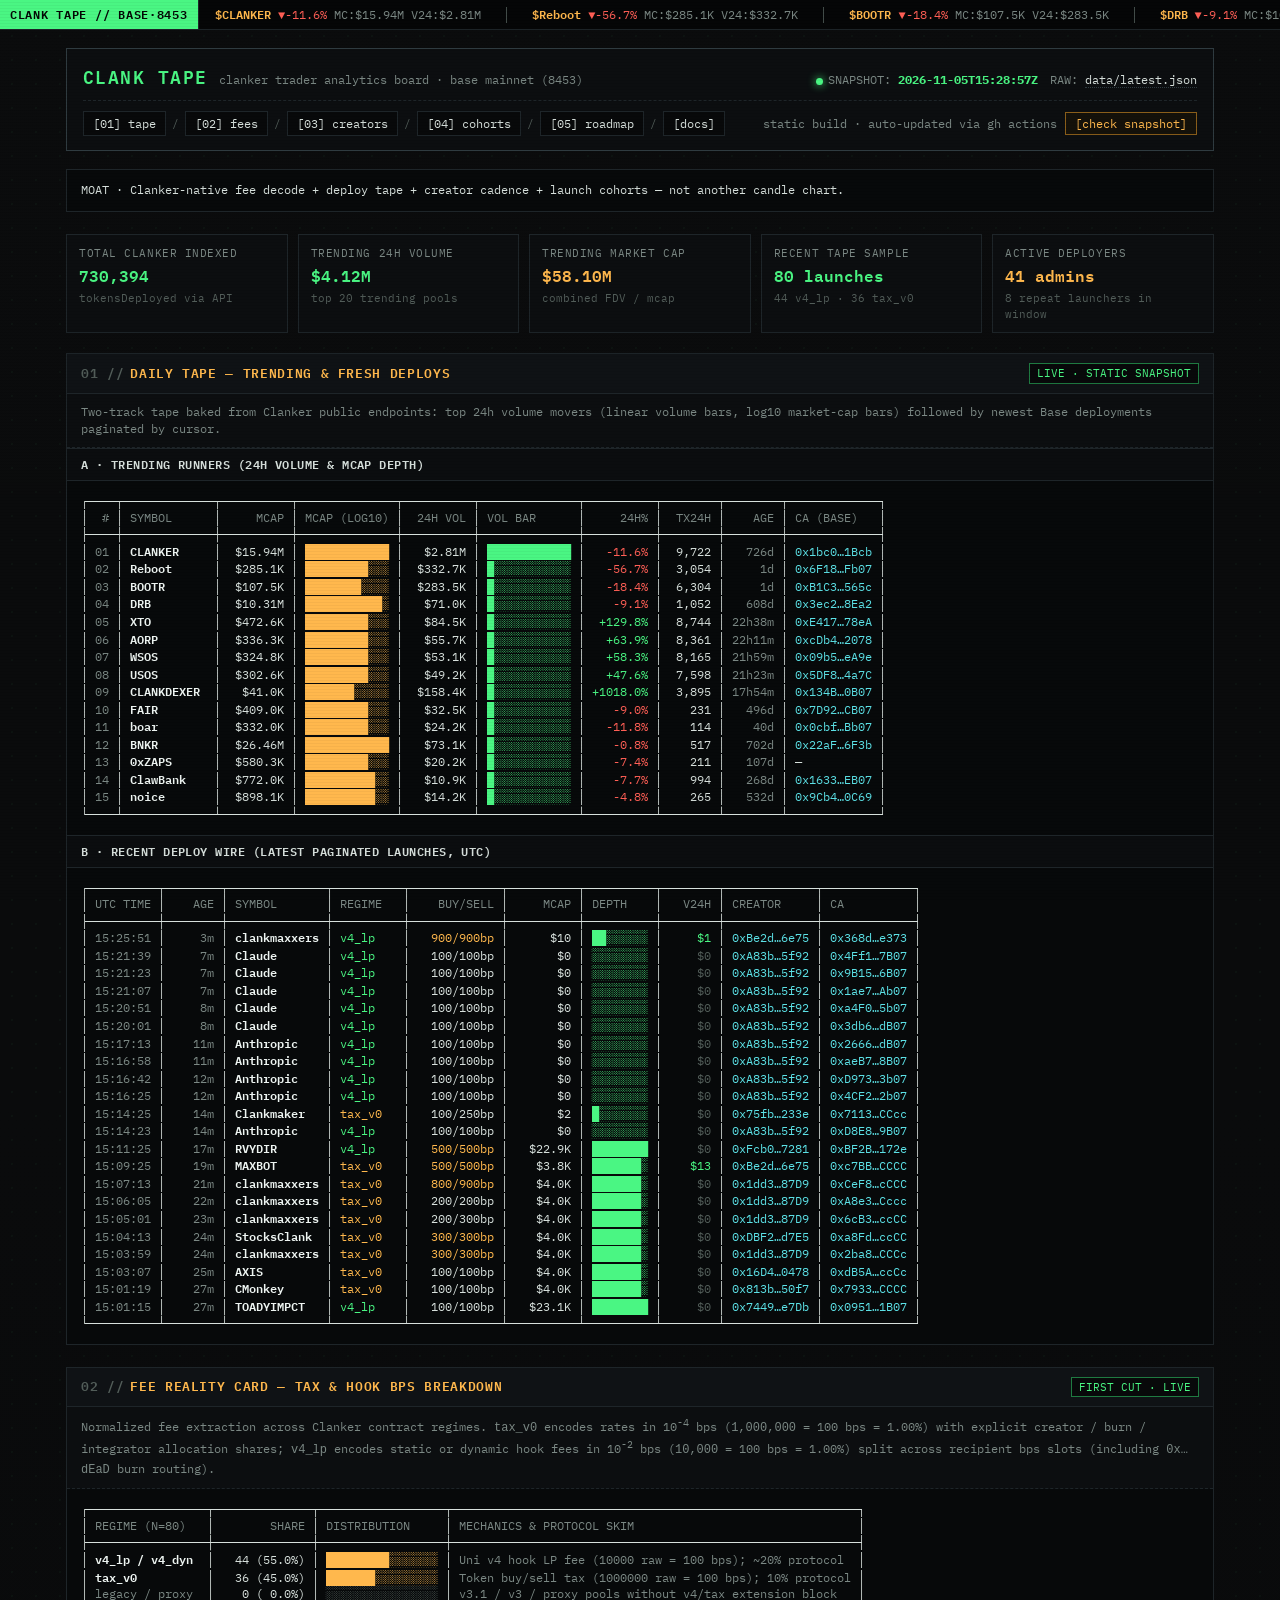
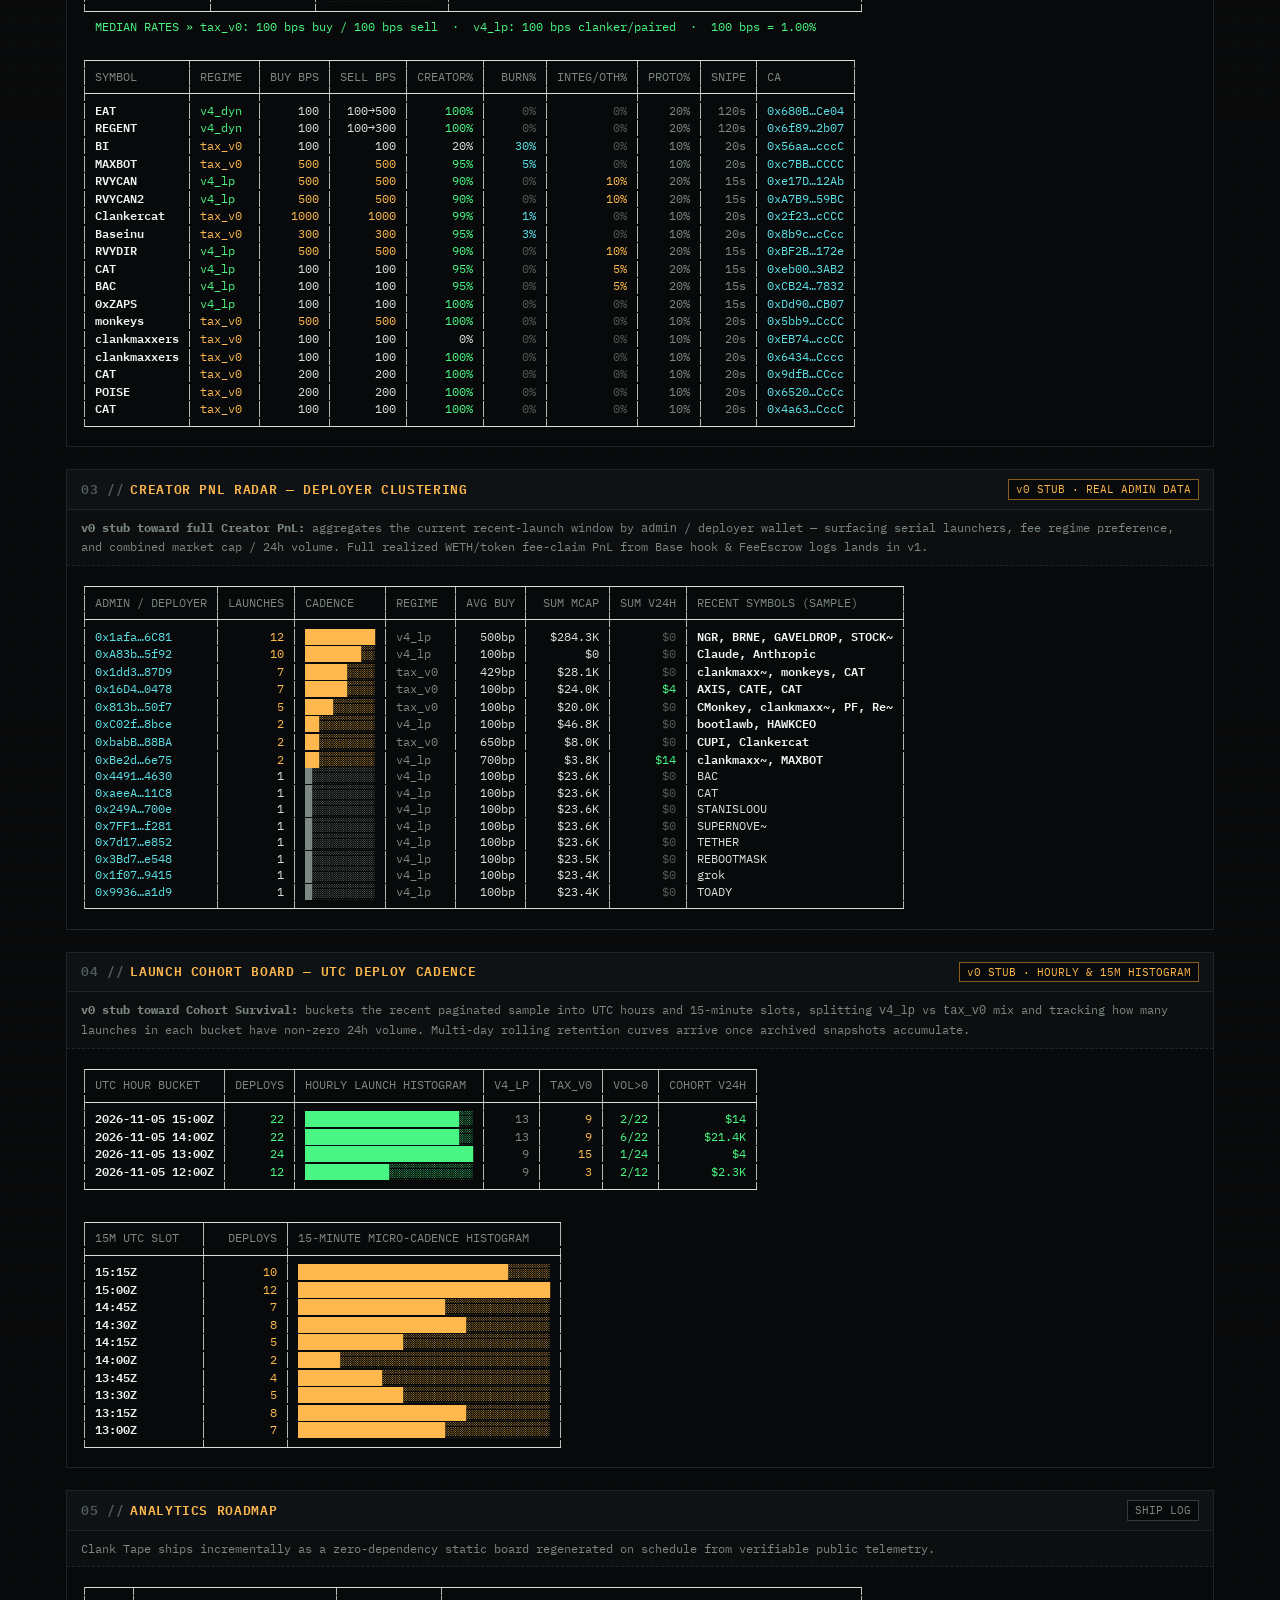
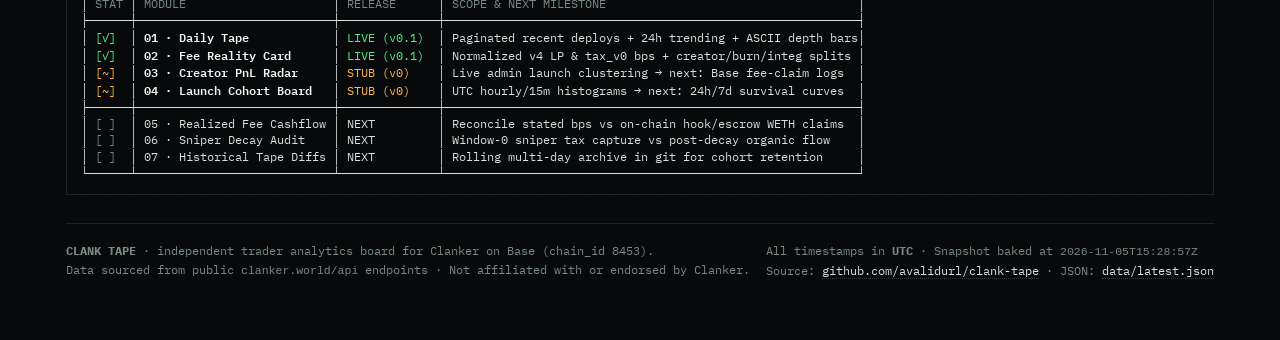
==== commit f56af424: "feat: add moat line to board landing" ====
--- a/index.html
+++ b/index.html
@@ -57,6 +57,10 @@
         </div>
       </div>
     </header>
+
+    <section class="panel moat-strip" id="moat" aria-label="Moat">
+      <pre class="ascii-wrap">MOAT · Clanker-native fee decode + deploy tape + creator cadence + launch cohorts — not another candle chart.</pre>
+    </section>
 
     <!-- Dense Terminal KPI Strip -->
     <section class="kpi-strip" aria-label="Snapshot summary metrics">
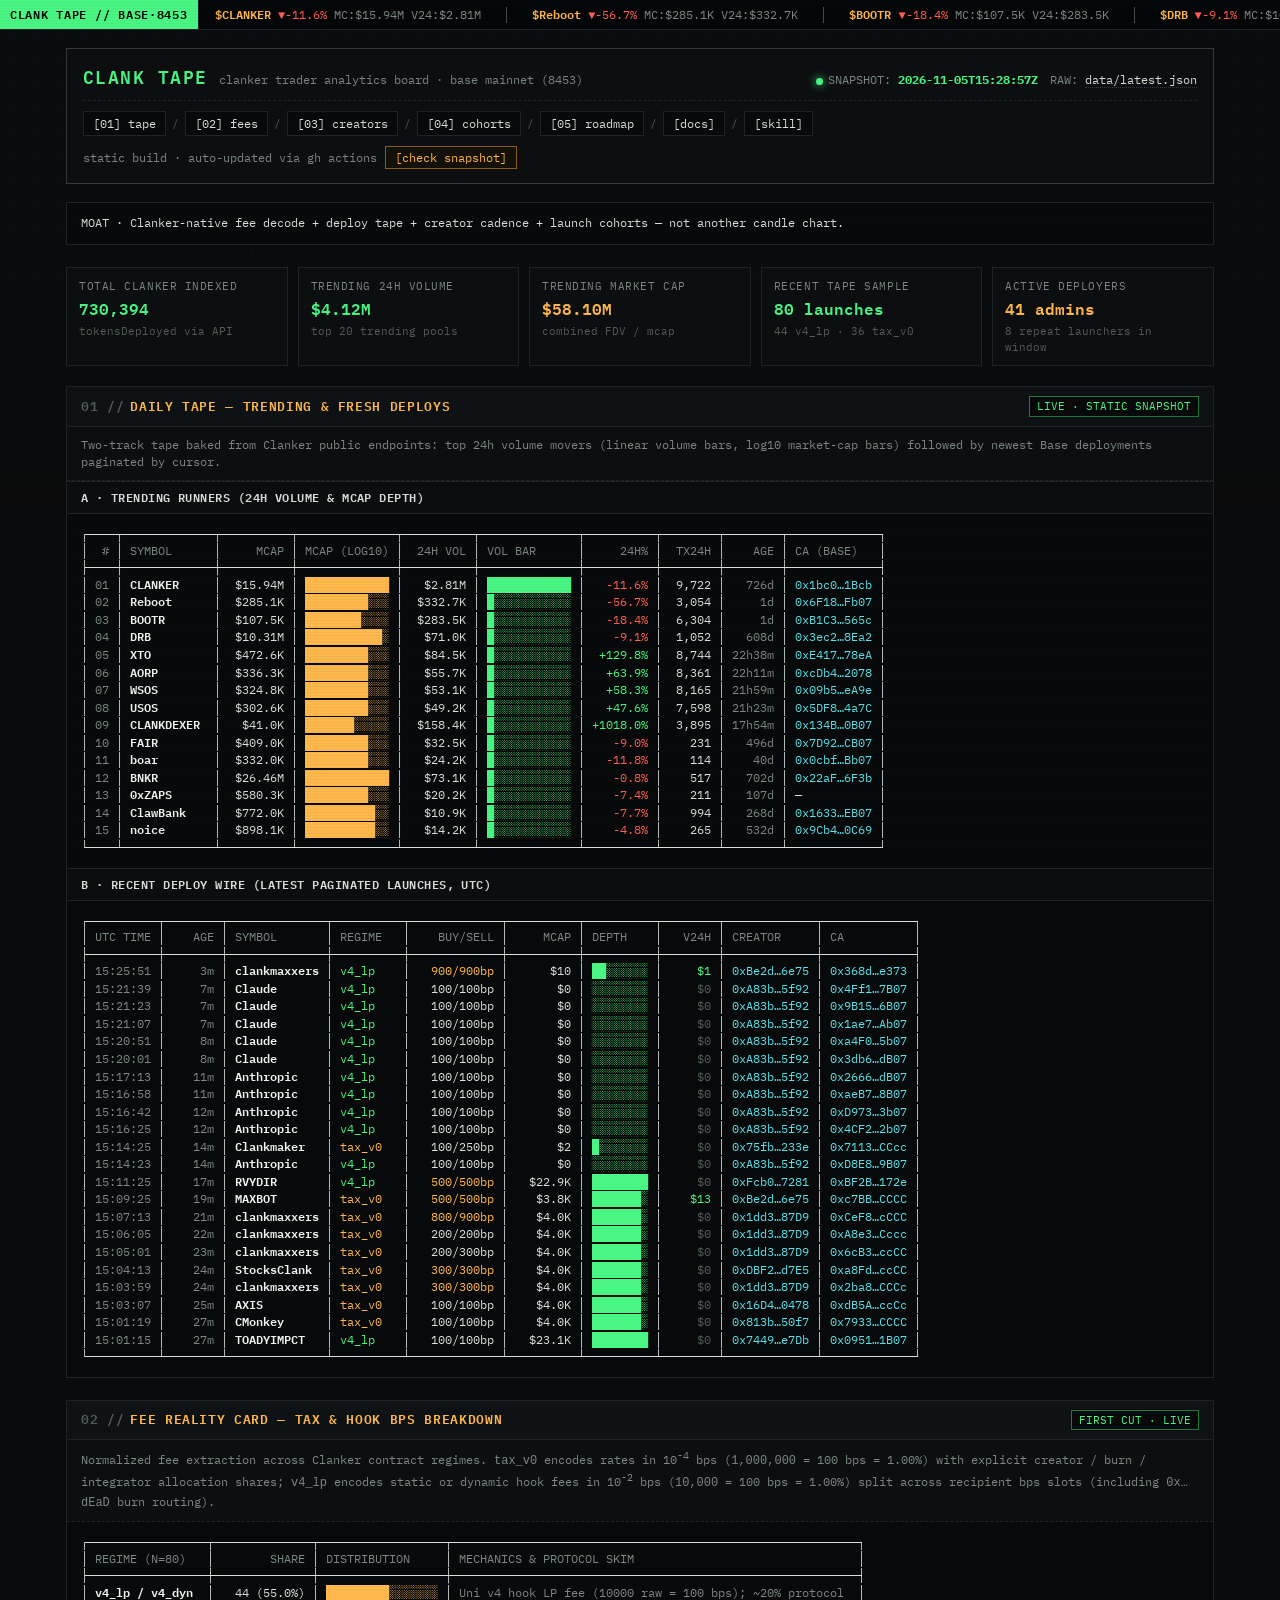
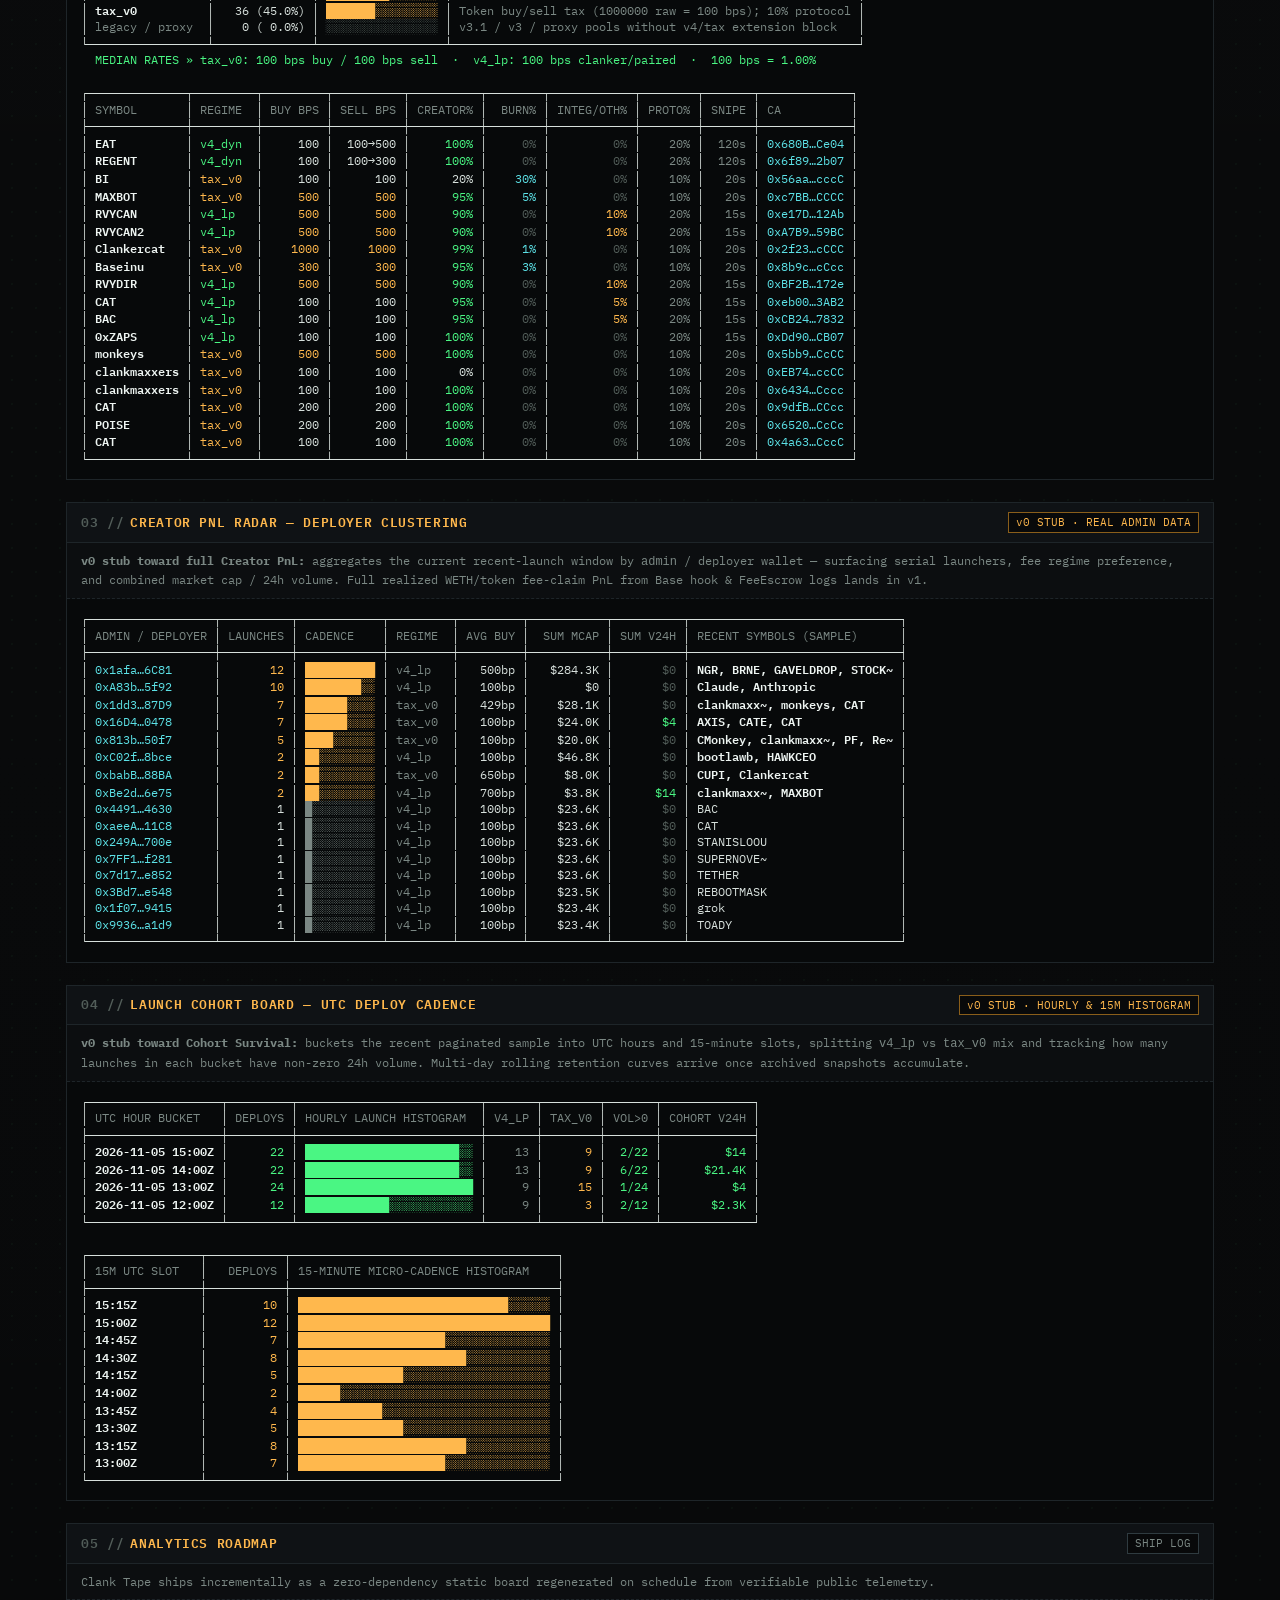
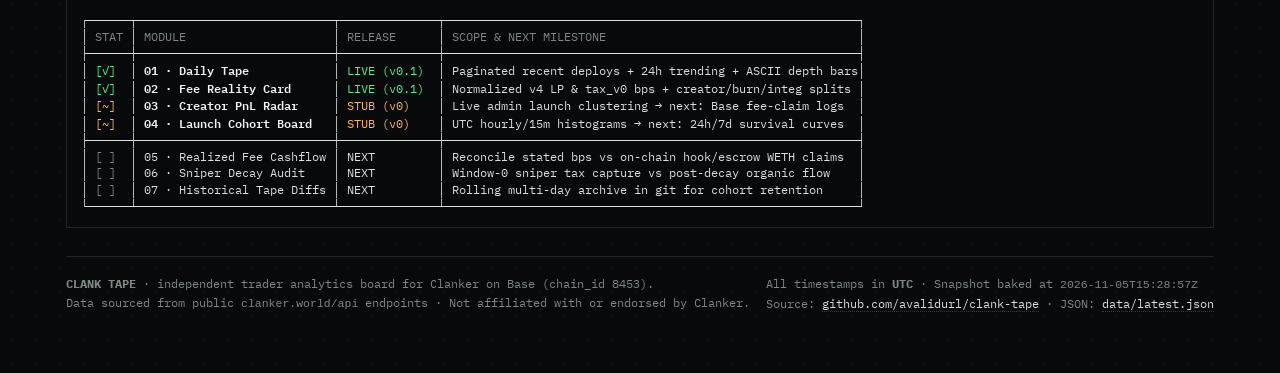
==== commit e07e9209: "feat: link skill next to docs on board nav" ====
--- a/index.html
+++ b/index.html
@@ -50,6 +50,8 @@
           <a href="#roadmap">[05] roadmap</a>
           <span class="sep">/</span>
           <a href="docs/">[docs]</a>
+          <span class="sep">/</span>
+          <a href="skill/skill.md">[skill]</a>
         </nav>
         <div class="refresh-controls">
           <span id="refresh-note">static build · auto-updated via gh actions</span>
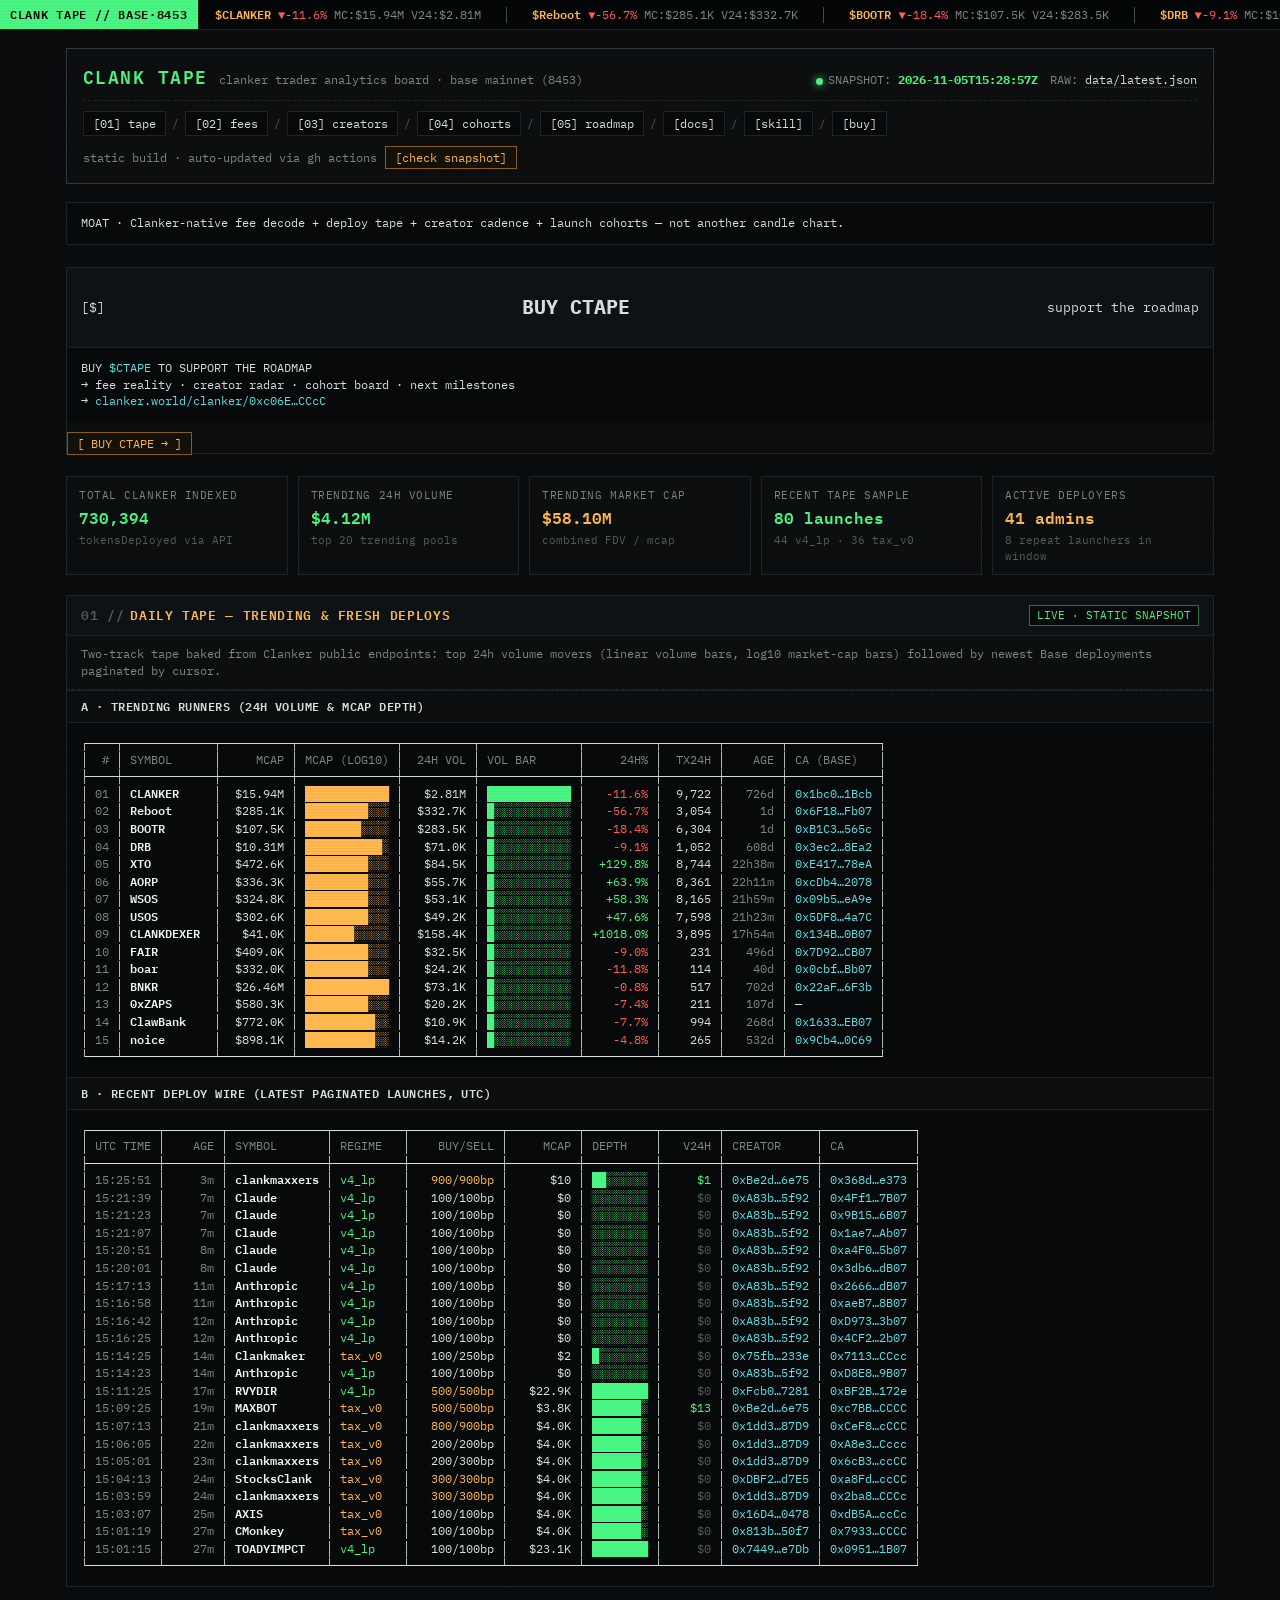
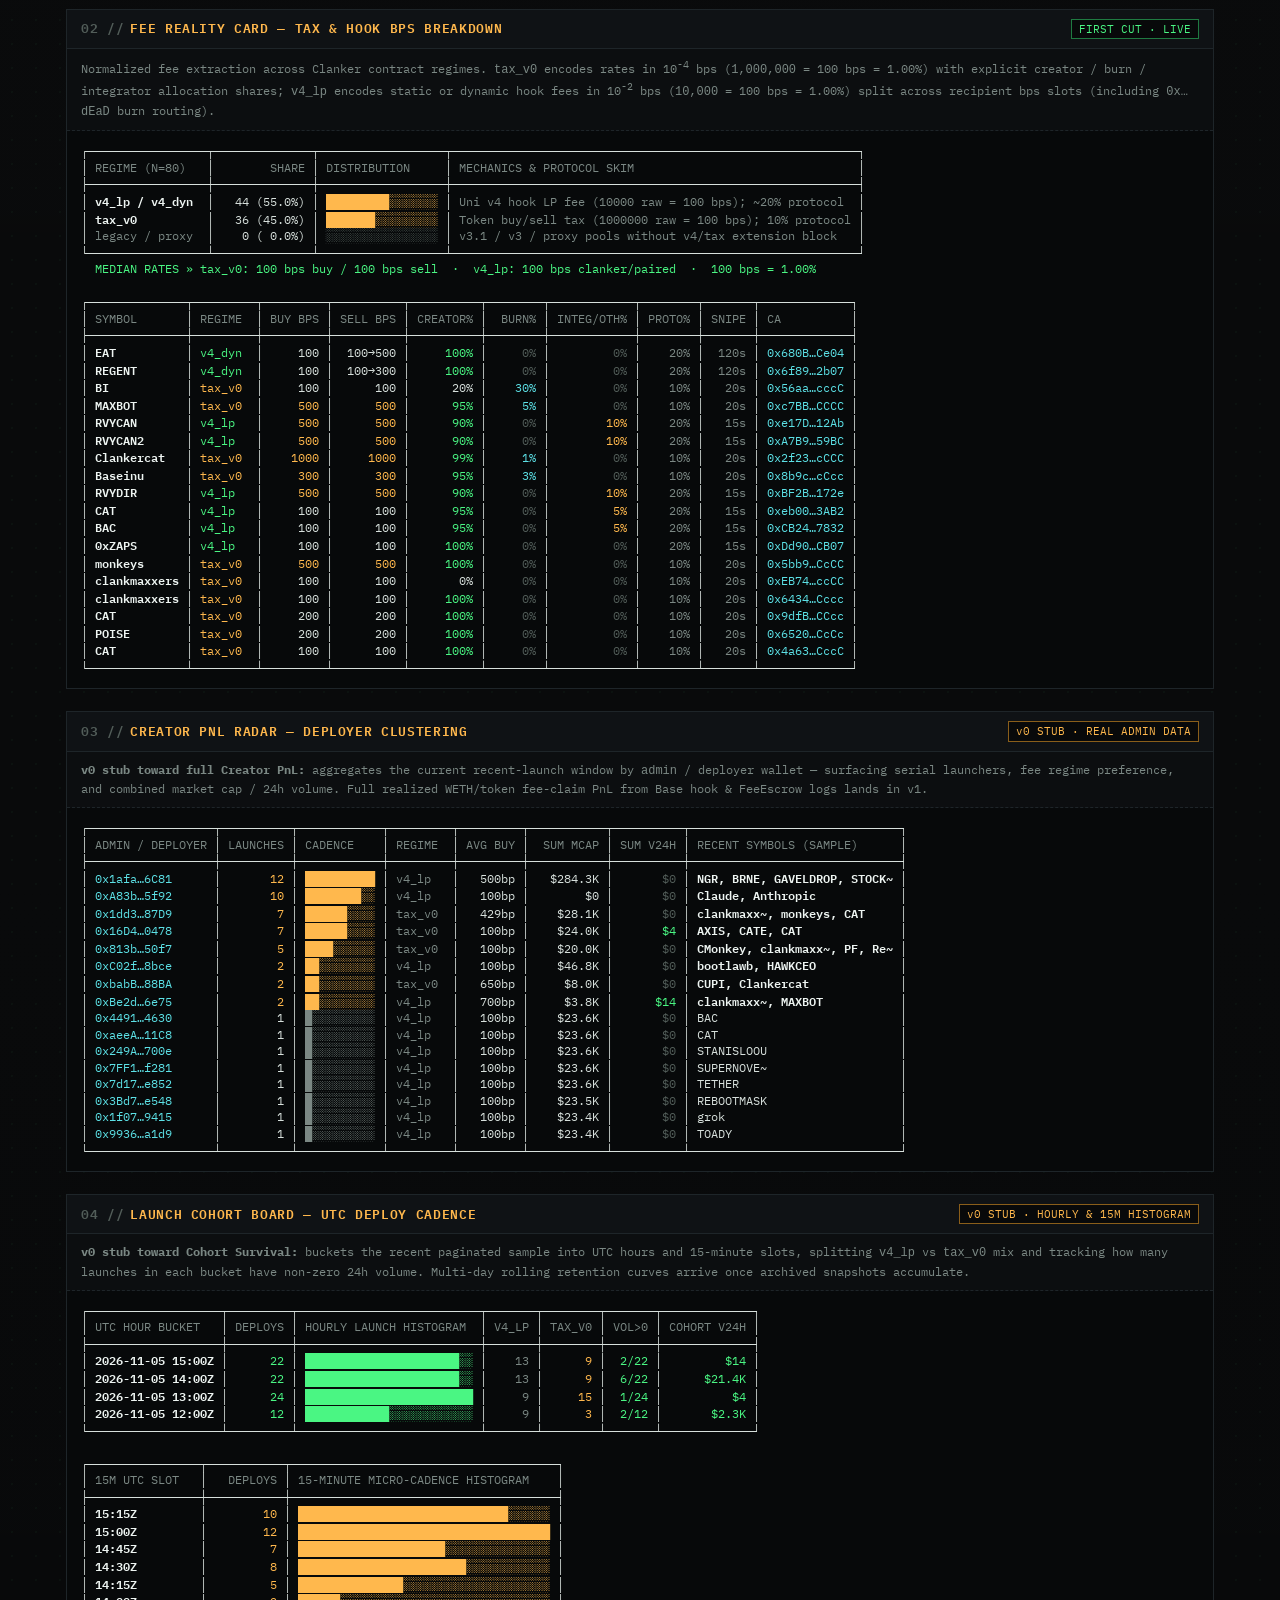
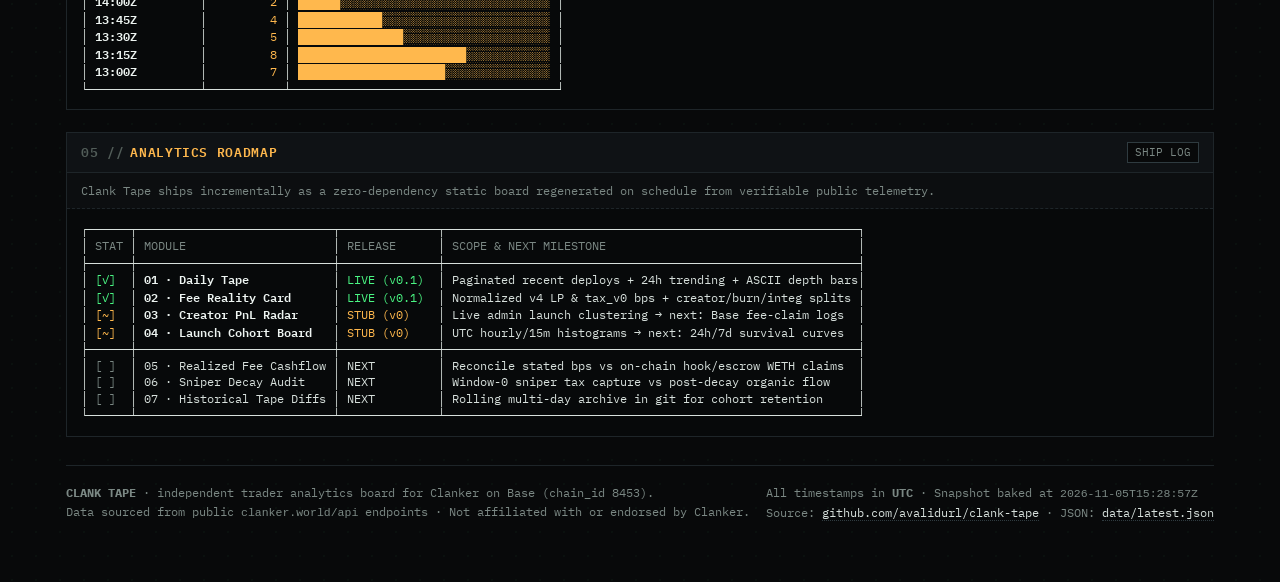
==== commit bead671a: "feat: BUY CTAPE CTA linked to Clanker token" ====
--- a/index.html
+++ b/index.html
@@ -52,6 +52,8 @@
           <a href="docs/">[docs]</a>
           <span class="sep">/</span>
           <a href="skill/skill.md">[skill]</a>
+          <span class="sep">/</span>
+          <a href="#buy">[buy]</a>
         </nav>
         <div class="refresh-controls">
           <span id="refresh-note">static build · auto-updated via gh actions</span>
@@ -64,7 +66,20 @@
       <pre class="ascii-wrap">MOAT · Clanker-native fee decode + deploy tape + creator cadence + launch cohorts — not another candle chart.</pre>
     </section>
 
-    <!-- Dense Terminal KPI Strip -->
+    
+    <section class="panel stake-cta" id="buy" aria-label="Support the roadmap">
+      <div class="panel-head">
+        <span class="panel-tag">[$]</span>
+        <h2>BUY CTAPE</h2>
+        <span class="panel-meta">support the roadmap</span>
+      </div>
+      <pre class="ascii-wrap">BUY <a href="https://clanker.world/clanker/0xc06E100b577013248e094D44B77dd436fb4DCCcC" target="_blank" rel="noopener">$CTAPE</a> TO SUPPORT THE ROADMAP
+→ fee reality · creator radar · cohort board · next milestones
+→ <a href="https://clanker.world/clanker/0xc06E100b577013248e094D44B77dd436fb4DCCcC" target="_blank" rel="noopener">clanker.world/clanker/0xc06E…CCcC</a></pre>
+      <p class="cta-row" style="margin:12px 0 0;"><a class="btn-term" href="https://clanker.world/clanker/0xc06E100b577013248e094D44B77dd436fb4DCCcC" target="_blank" rel="noopener">[ BUY CTAPE → ]</a></p>
+    </section>
+
+<!-- Dense Terminal KPI Strip -->
     <section class="kpi-strip" aria-label="Snapshot summary metrics">
       <div class="kpi-cell">
         <span class="kpi-label">Total Clanker Indexed</span>
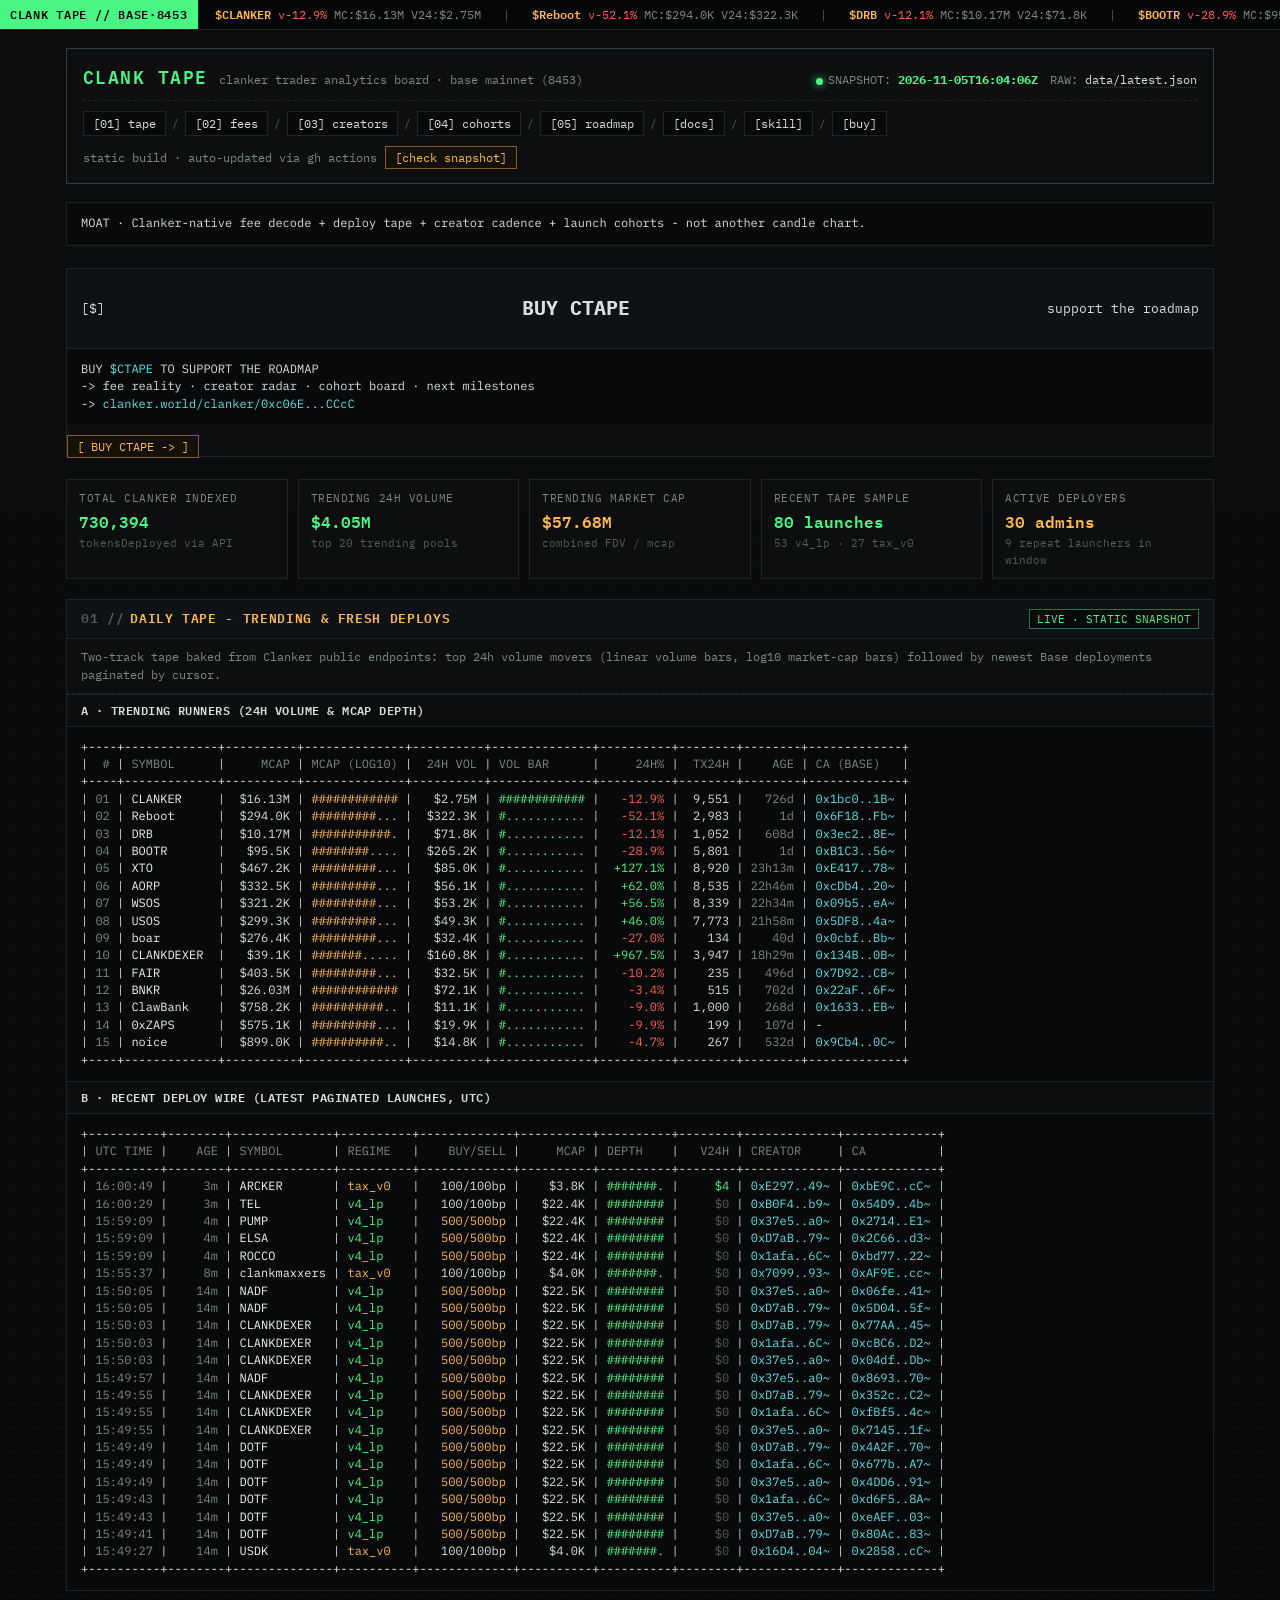
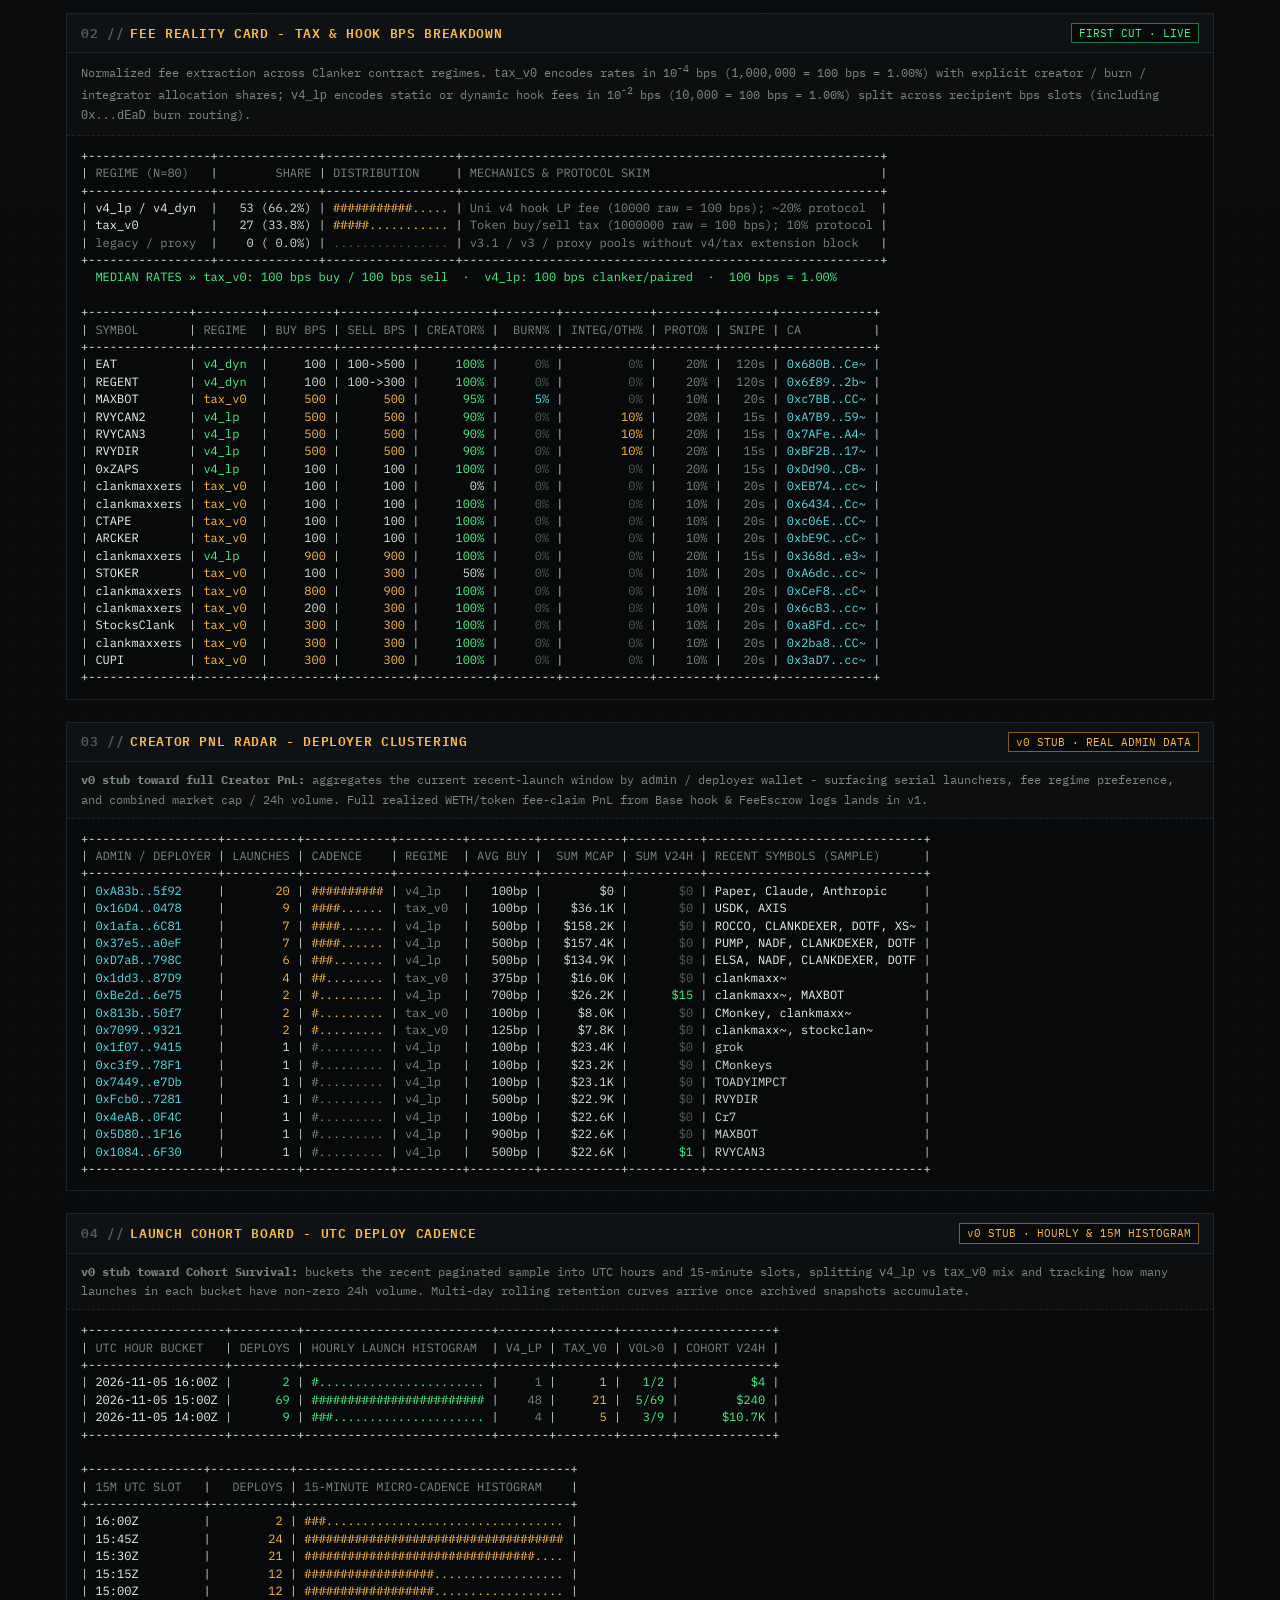
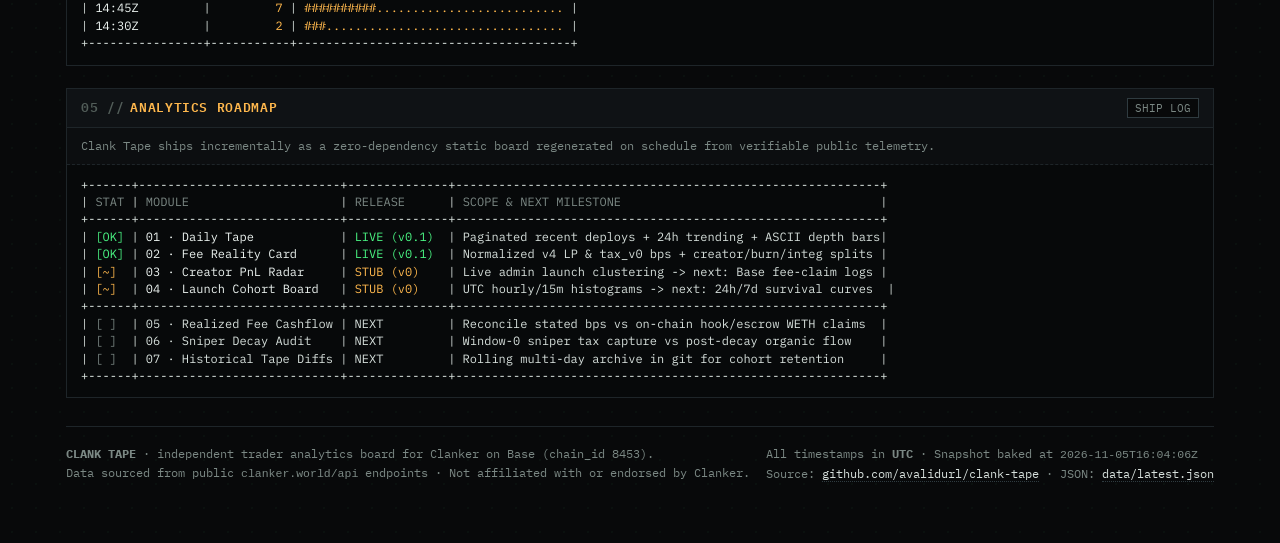
==== commit 708662d4: "fix: pure ASCII tables (no unicode box glyphs) for stable columns" ====
--- a/index.html
+++ b/index.html
@@ -4,7 +4,7 @@
   <meta charset="utf-8" />
   <meta name="viewport" content="width=device-width, initial-scale=1" />
   <title>CLANK TAPE · Clanker Trader Analytics Board</title>
-  <meta name="description" content="Clank Tape: ASCII terminal analytics board for Clanker launches on Base — Daily Tape, Fee Reality Card, Creator PnL Radar, and Launch Cohort Board." />
+  <meta name="description" content="Clank Tape: ASCII terminal analytics board for Clanker launches on Base - Daily Tape, Fee Reality Card, Creator PnL Radar, and Launch Cohort Board." />
   <meta property="og:title" content="CLANK TAPE · Clanker Trader Analytics Board" />
   <meta property="og:description" content="Continuous ASCII tape for Clanker deploys, fee/tax reality in bps, creator launch clustering, and UTC launch cohorts on Base." />
   <meta name="theme-color" content="#08090a" />
@@ -20,7 +20,7 @@
   <div class="tape-ribbon" role="region" aria-label="Trending Clanker ticker tape">
     <span class="tape-badge">CLANK TAPE // BASE·8453</span>
     <div class="marquee-viewport">
-      <div class="marquee-track" id="marquee-track"><span class="tick-item"><span class="tick-sym">$CLANKER</span> <span class="tick-dn">▼-11.6%</span> <span class="c-dim">MC:$15.94M V24:$2.81M</span><span class="tick-sep">│</span></span><span class="tick-item"><span class="tick-sym">$Reboot</span> <span class="tick-dn">▼-56.7%</span> <span class="c-dim">MC:$285.1K V24:$332.7K</span><span class="tick-sep">│</span></span><span class="tick-item"><span class="tick-sym">$BOOTR</span> <span class="tick-dn">▼-18.4%</span> <span class="c-dim">MC:$107.5K V24:$283.5K</span><span class="tick-sep">│</span></span><span class="tick-item"><span class="tick-sym">$DRB</span> <span class="tick-dn">▼-9.1%</span> <span class="c-dim">MC:$10.31M V24:$71.0K</span><span class="tick-sep">│</span></span><span class="tick-item"><span class="tick-sym">$XTO</span> <span class="tick-up">▲+129.8%</span> <span class="c-dim">MC:$472.6K V24:$84.5K</span><span class="tick-sep">│</span></span><span class="tick-item"><span class="tick-sym">$AORP</span> <span class="tick-up">▲+63.9%</span> <span class="c-dim">MC:$336.3K V24:$55.7K</span><span class="tick-sep">│</span></span><span class="tick-item"><span class="tick-sym">$WSOS</span> <span class="tick-up">▲+58.3%</span> <span class="c-dim">MC:$324.8K V24:$53.1K</span><span class="tick-sep">│</span></span><span class="tick-item"><span class="tick-sym">$USOS</span> <span class="tick-up">▲+47.6%</span> <span class="c-dim">MC:$302.6K V24:$49.2K</span><span class="tick-sep">│</span></span><span class="tick-item"><span class="tick-sym">$CLANKDEXER</span> <span class="tick-up">▲+1018.0%</span> <span class="c-dim">MC:$41.0K V24:$158.4K</span><span class="tick-sep">│</span></span><span class="tick-item"><span class="tick-sym">$FAIR</span> <span class="tick-dn">▼-9.0%</span> <span class="c-dim">MC:$409.0K V24:$32.5K</span><span class="tick-sep">│</span></span><span class="tick-item"><span class="tick-sym">$boar</span> <span class="tick-dn">▼-11.8%</span> <span class="c-dim">MC:$332.0K V24:$24.2K</span><span class="tick-sep">│</span></span><span class="tick-item"><span class="tick-sym">$BNKR</span> <span class="tick-dn">▼-0.8%</span> <span class="c-dim">MC:$26.46M V24:$73.1K</span><span class="tick-sep">│</span></span><span class="tick-item"><span class="tick-sym">$0xZAPS</span> <span class="tick-dn">▼-7.4%</span> <span class="c-dim">MC:$580.3K V24:$20.2K</span><span class="tick-sep">│</span></span><span class="tick-item"><span class="tick-sym">$ClawBank</span> <span class="tick-dn">▼-7.7%</span> <span class="c-dim">MC:$772.0K V24:$10.9K</span><span class="tick-sep">│</span></span><span class="tick-item"><span class="tick-sym">$noice</span> <span class="tick-dn">▼-4.8%</span> <span class="c-dim">MC:$898.1K V24:$14.2K</span><span class="tick-sep">│</span></span><span class="tick-item"><span class="tick-sym">$BAES</span> <span class="tick-dn">▼-7.8%</span> <span class="c-dim">MC:$139.3K V24:$4.9K</span><span class="tick-sep">│</span></span><span class="tick-item"><span class="tick-sym">$CLANKER</span> <span class="tick-dn">▼-11.6%</span> <span class="c-dim">MC:$15.94M V24:$2.81M</span><span class="tick-sep">│</span></span><span class="tick-item"><span class="tick-sym">$Reboot</span> <span class="tick-dn">▼-56.7%</span> <span class="c-dim">MC:$285.1K V24:$332.7K</span><span class="tick-sep">│</span></span><span class="tick-item"><span class="tick-sym">$BOOTR</span> <span class="tick-dn">▼-18.4%</span> <span class="c-dim">MC:$107.5K V24:$283.5K</span><span class="tick-sep">│</span></span><span class="tick-item"><span class="tick-sym">$DRB</span> <span class="tick-dn">▼-9.1%</span> <span class="c-dim">MC:$10.31M V24:$71.0K</span><span class="tick-sep">│</span></span><span class="tick-item"><span class="tick-sym">$XTO</span> <span class="tick-up">▲+129.8%</span> <span class="c-dim">MC:$472.6K V24:$84.5K</span><span class="tick-sep">│</span></span><span class="tick-item"><span class="tick-sym">$AORP</span> <span class="tick-up">▲+63.9%</span> <span class="c-dim">MC:$336.3K V24:$55.7K</span><span class="tick-sep">│</span></span><span class="tick-item"><span class="tick-sym">$WSOS</span> <span class="tick-up">▲+58.3%</span> <span class="c-dim">MC:$324.8K V24:$53.1K</span><span class="tick-sep">│</span></span><span class="tick-item"><span class="tick-sym">$USOS</span> <span class="tick-up">▲+47.6%</span> <span class="c-dim">MC:$302.6K V24:$49.2K</span><span class="tick-sep">│</span></span><span class="tick-item"><span class="tick-sym">$CLANKDEXER</span> <span class="tick-up">▲+1018.0%</span> <span class="c-dim">MC:$41.0K V24:$158.4K</span><span class="tick-sep">│</span></span><span class="tick-item"><span class="tick-sym">$FAIR</span> <span class="tick-dn">▼-9.0%</span> <span class="c-dim">MC:$409.0K V24:$32.5K</span><span class="tick-sep">│</span></span><span class="tick-item"><span class="tick-sym">$boar</span> <span class="tick-dn">▼-11.8%</span> <span class="c-dim">MC:$332.0K V24:$24.2K</span><span class="tick-sep">│</span></span><span class="tick-item"><span class="tick-sym">$BNKR</span> <span class="tick-dn">▼-0.8%</span> <span class="c-dim">MC:$26.46M V24:$73.1K</span><span class="tick-sep">│</span></span><span class="tick-item"><span class="tick-sym">$0xZAPS</span> <span class="tick-dn">▼-7.4%</span> <span class="c-dim">MC:$580.3K V24:$20.2K</span><span class="tick-sep">│</span></span><span class="tick-item"><span class="tick-sym">$ClawBank</span> <span class="tick-dn">▼-7.7%</span> <span class="c-dim">MC:$772.0K V24:$10.9K</span><span class="tick-sep">│</span></span><span class="tick-item"><span class="tick-sym">$noice</span> <span class="tick-dn">▼-4.8%</span> <span class="c-dim">MC:$898.1K V24:$14.2K</span><span class="tick-sep">│</span></span><span class="tick-item"><span class="tick-sym">$BAES</span> <span class="tick-dn">▼-7.8%</span> <span class="c-dim">MC:$139.3K V24:$4.9K</span><span class="tick-sep">│</span></span></div>
+      <div class="marquee-track" id="marquee-track"><span class="tick-item"><span class="tick-sym">$CLANKER</span> <span class="tick-dn">v-12.9%</span> <span class="c-dim">MC:$16.13M V24:$2.75M</span><span class="tick-sep">|</span></span><span class="tick-item"><span class="tick-sym">$Reboot</span> <span class="tick-dn">v-52.1%</span> <span class="c-dim">MC:$294.0K V24:$322.3K</span><span class="tick-sep">|</span></span><span class="tick-item"><span class="tick-sym">$DRB</span> <span class="tick-dn">v-12.1%</span> <span class="c-dim">MC:$10.17M V24:$71.8K</span><span class="tick-sep">|</span></span><span class="tick-item"><span class="tick-sym">$BOOTR</span> <span class="tick-dn">v-28.9%</span> <span class="c-dim">MC:$95.5K V24:$265.2K</span><span class="tick-sep">|</span></span><span class="tick-item"><span class="tick-sym">$XTO</span> <span class="tick-up">^+127.1%</span> <span class="c-dim">MC:$467.2K V24:$85.0K</span><span class="tick-sep">|</span></span><span class="tick-item"><span class="tick-sym">$AORP</span> <span class="tick-up">^+62.0%</span> <span class="c-dim">MC:$332.5K V24:$56.1K</span><span class="tick-sep">|</span></span><span class="tick-item"><span class="tick-sym">$WSOS</span> <span class="tick-up">^+56.5%</span> <span class="c-dim">MC:$321.2K V24:$53.2K</span><span class="tick-sep">|</span></span><span class="tick-item"><span class="tick-sym">$USOS</span> <span class="tick-up">^+46.0%</span> <span class="c-dim">MC:$299.3K V24:$49.3K</span><span class="tick-sep">|</span></span><span class="tick-item"><span class="tick-sym">$boar</span> <span class="tick-dn">v-27.0%</span> <span class="c-dim">MC:$276.4K V24:$32.4K</span><span class="tick-sep">|</span></span><span class="tick-item"><span class="tick-sym">$CLANKDEXER</span> <span class="tick-up">^+967.5%</span> <span class="c-dim">MC:$39.1K V24:$160.8K</span><span class="tick-sep">|</span></span><span class="tick-item"><span class="tick-sym">$FAIR</span> <span class="tick-dn">v-10.2%</span> <span class="c-dim">MC:$403.5K V24:$32.5K</span><span class="tick-sep">|</span></span><span class="tick-item"><span class="tick-sym">$BNKR</span> <span class="tick-dn">v-3.4%</span> <span class="c-dim">MC:$26.03M V24:$72.1K</span><span class="tick-sep">|</span></span><span class="tick-item"><span class="tick-sym">$ClawBank</span> <span class="tick-dn">v-9.0%</span> <span class="c-dim">MC:$758.2K V24:$11.1K</span><span class="tick-sep">|</span></span><span class="tick-item"><span class="tick-sym">$0xZAPS</span> <span class="tick-dn">v-9.9%</span> <span class="c-dim">MC:$575.1K V24:$19.9K</span><span class="tick-sep">|</span></span><span class="tick-item"><span class="tick-sym">$noice</span> <span class="tick-dn">v-4.7%</span> <span class="c-dim">MC:$899.0K V24:$14.8K</span><span class="tick-sep">|</span></span><span class="tick-item"><span class="tick-sym">$BAES</span> <span class="tick-dn">v-4.8%</span> <span class="c-dim">MC:$144.5K V24:$5.2K</span><span class="tick-sep">|</span></span><span class="tick-item"><span class="tick-sym">$CLANKER</span> <span class="tick-dn">v-12.9%</span> <span class="c-dim">MC:$16.13M V24:$2.75M</span><span class="tick-sep">|</span></span><span class="tick-item"><span class="tick-sym">$Reboot</span> <span class="tick-dn">v-52.1%</span> <span class="c-dim">MC:$294.0K V24:$322.3K</span><span class="tick-sep">|</span></span><span class="tick-item"><span class="tick-sym">$DRB</span> <span class="tick-dn">v-12.1%</span> <span class="c-dim">MC:$10.17M V24:$71.8K</span><span class="tick-sep">|</span></span><span class="tick-item"><span class="tick-sym">$BOOTR</span> <span class="tick-dn">v-28.9%</span> <span class="c-dim">MC:$95.5K V24:$265.2K</span><span class="tick-sep">|</span></span><span class="tick-item"><span class="tick-sym">$XTO</span> <span class="tick-up">^+127.1%</span> <span class="c-dim">MC:$467.2K V24:$85.0K</span><span class="tick-sep">|</span></span><span class="tick-item"><span class="tick-sym">$AORP</span> <span class="tick-up">^+62.0%</span> <span class="c-dim">MC:$332.5K V24:$56.1K</span><span class="tick-sep">|</span></span><span class="tick-item"><span class="tick-sym">$WSOS</span> <span class="tick-up">^+56.5%</span> <span class="c-dim">MC:$321.2K V24:$53.2K</span><span class="tick-sep">|</span></span><span class="tick-item"><span class="tick-sym">$USOS</span> <span class="tick-up">^+46.0%</span> <span class="c-dim">MC:$299.3K V24:$49.3K</span><span class="tick-sep">|</span></span><span class="tick-item"><span class="tick-sym">$boar</span> <span class="tick-dn">v-27.0%</span> <span class="c-dim">MC:$276.4K V24:$32.4K</span><span class="tick-sep">|</span></span><span class="tick-item"><span class="tick-sym">$CLANKDEXER</span> <span class="tick-up">^+967.5%</span> <span class="c-dim">MC:$39.1K V24:$160.8K</span><span class="tick-sep">|</span></span><span class="tick-item"><span class="tick-sym">$FAIR</span> <span class="tick-dn">v-10.2%</span> <span class="c-dim">MC:$403.5K V24:$32.5K</span><span class="tick-sep">|</span></span><span class="tick-item"><span class="tick-sym">$BNKR</span> <span class="tick-dn">v-3.4%</span> <span class="c-dim">MC:$26.03M V24:$72.1K</span><span class="tick-sep">|</span></span><span class="tick-item"><span class="tick-sym">$ClawBank</span> <span class="tick-dn">v-9.0%</span> <span class="c-dim">MC:$758.2K V24:$11.1K</span><span class="tick-sep">|</span></span><span class="tick-item"><span class="tick-sym">$0xZAPS</span> <span class="tick-dn">v-9.9%</span> <span class="c-dim">MC:$575.1K V24:$19.9K</span><span class="tick-sep">|</span></span><span class="tick-item"><span class="tick-sym">$noice</span> <span class="tick-dn">v-4.7%</span> <span class="c-dim">MC:$899.0K V24:$14.8K</span><span class="tick-sep">|</span></span><span class="tick-item"><span class="tick-sym">$BAES</span> <span class="tick-dn">v-4.8%</span> <span class="c-dim">MC:$144.5K V24:$5.2K</span><span class="tick-sep">|</span></span></div>
     </div>
   </div>
 
@@ -32,7 +32,7 @@
           <span class="brand-sub">clanker trader analytics board · base mainnet (8453)</span>
         </div>
         <div class="status-cluster">
-          <span><span class="dot-live"></span>SNAPSHOT: <strong id="snap-ts" class="c-grn">2026-11-05T15:28:57Z</strong></span>
+          <span><span class="dot-live"></span>SNAPSHOT: <strong id="snap-ts" class="c-grn">2026-11-05T16:04:06Z</strong></span>
           <span>RAW: <a href="data/latest.json">data/latest.json</a></span>
         </div>
       </div>
@@ -63,7 +63,7 @@
     </header>
 
     <section class="panel moat-strip" id="moat" aria-label="Moat">
-      <pre class="ascii-wrap">MOAT · Clanker-native fee decode + deploy tape + creator cadence + launch cohorts — not another candle chart.</pre>
+      <pre class="ascii-wrap">MOAT · Clanker-native fee decode + deploy tape + creator cadence + launch cohorts - not another candle chart.</pre>
     </section>
 
     
@@ -74,9 +74,9 @@
         <span class="panel-meta">support the roadmap</span>
       </div>
       <pre class="ascii-wrap">BUY <a href="https://clanker.world/clanker/0xc06E100b577013248e094D44B77dd436fb4DCCcC" target="_blank" rel="noopener">$CTAPE</a> TO SUPPORT THE ROADMAP
-→ fee reality · creator radar · cohort board · next milestones
-→ <a href="https://clanker.world/clanker/0xc06E100b577013248e094D44B77dd436fb4DCCcC" target="_blank" rel="noopener">clanker.world/clanker/0xc06E…CCcC</a></pre>
-      <p class="cta-row" style="margin:12px 0 0;"><a class="btn-term" href="https://clanker.world/clanker/0xc06E100b577013248e094D44B77dd436fb4DCCcC" target="_blank" rel="noopener">[ BUY CTAPE → ]</a></p>
+-> fee reality · creator radar · cohort board · next milestones
+-> <a href="https://clanker.world/clanker/0xc06E100b577013248e094D44B77dd436fb4DCCcC" target="_blank" rel="noopener">clanker.world/clanker/0xc06E...CCcC</a></pre>
+      <p class="cta-row" style="margin:12px 0 0;"><a class="btn-term" href="https://clanker.world/clanker/0xc06E100b577013248e094D44B77dd436fb4DCCcC" target="_blank" rel="noopener">[ BUY CTAPE -> ]</a></p>
     </section>
 
 <!-- Dense Terminal KPI Strip -->
@@ -88,189 +88,185 @@
       </div>
       <div class="kpi-cell">
         <span class="kpi-label">Trending 24h Volume</span>
-        <span class="kpi-val" id="kpi-tvol">$4.12M</span>
+        <span class="kpi-val" id="kpi-tvol">$4.05M</span>
         <span class="kpi-sub">top 20 trending pools</span>
       </div>
       <div class="kpi-cell">
         <span class="kpi-label">Trending Market Cap</span>
-        <span class="kpi-val amber" id="kpi-tmcap">$58.10M</span>
+        <span class="kpi-val amber" id="kpi-tmcap">$57.68M</span>
         <span class="kpi-sub">combined FDV / mcap</span>
       </div>
       <div class="kpi-cell">
         <span class="kpi-label">Recent Tape Sample</span>
         <span class="kpi-val" id="kpi-sample">80 launches</span>
-        <span class="kpi-sub">44 v4_lp · 36 tax_v0</span>
+        <span class="kpi-sub">53 v4_lp · 27 tax_v0</span>
       </div>
       <div class="kpi-cell">
         <span class="kpi-label">Active Deployers</span>
-        <span class="kpi-val amber" id="kpi-creators">41 admins</span>
-        <span class="kpi-sub">8 repeat launchers in window</span>
+        <span class="kpi-val amber" id="kpi-creators">30 admins</span>
+        <span class="kpi-sub">9 repeat launchers in window</span>
       </div>
     </section>
 
     <!-- 01: DAILY TAPE -->
     <section id="tape" class="panel">
       <div class="panel-head">
-        <h2 class="panel-title"><span class="idx">01 //</span>DAILY TAPE — TRENDING &amp; FRESH DEPLOYS</h2>
+        <h2 class="panel-title"><span class="idx">01 //</span>DAILY TAPE - TRENDING &amp; FRESH DEPLOYS</h2>
         <span class="tag tag-live">LIVE · STATIC SNAPSHOT</span>
       </div>
       <p class="panel-note">
         Two-track tape baked from Clanker public endpoints: top 24h volume movers (linear volume bars, log10 market-cap bars) followed by newest Base deployments paginated by cursor.
       </p>
       <div class="sub-head">A · TRENDING RUNNERS (24H VOLUME &amp; MCAP DEPTH)</div>
-      <pre class="ascii-wrap" aria-label="Trending Clanker tokens table">┌────┬─────────────┬──────────┬──────────────┬──────────┬──────────────┬──────────┬────────┬────────┬─────────────┐
-│ <span class="c-dim"> #</span> │ <span class="c-dim">SYMBOL     </span> │ <span class="c-dim">    MCAP</span> │ <span class="c-dim">MCAP (LOG10)</span> │ <span class="c-dim"> 24H VOL</span> │ <span class="c-dim">VOL BAR     </span> │ <span class="c-dim">    24H%</span> │ <span class="c-dim"> TX24H</span> │ <span class="c-dim">   AGE</span> │ <span class="c-dim">CA (BASE)  </span> │
-├────┼─────────────┼──────────┼──────────────┼──────────┼──────────────┼──────────┼────────┼────────┼─────────────┤
-│ <span class="c-dim">01</span> │ <span class="c-bld">CLANKER    </span> │  $15.94M │ <span class="c-amb">████████████</span> │   $2.81M │ <span class="c-grn">████████████</span> │ <span class="c-red">  -11.6%</span> │  9,722 │ <span class="c-dim">  726d</span> │ <a href="https://www.clanker.world/clanker/0x1bc0c42215582d5A085795f4baDbaC3ff36d1Bcb" target="_blank" rel="noopener">0x1bc0…1Bcb</a> │
-│ <span class="c-dim">02</span> │ <span class="c-bld">Reboot     </span> │  $285.1K │ <span class="c-amb">█████████░░░</span> │  $332.7K │ <span class="c-grn">█░░░░░░░░░░░</span> │ <span class="c-red">  -56.7%</span> │  3,054 │ <span class="c-dim">    1d</span> │ <a href="https://www.clanker.world/clanker/0x6F18277E5566090Ad8Ab35e401ce9155739BFb07" target="_blank" rel="noopener">0x6F18…Fb07</a> │
-│ <span class="c-dim">03</span> │ <span class="c-bld">BOOTR      </span> │  $107.5K │ <span class="c-amb">████████░░░░</span> │  $283.5K │ <span class="c-grn">█░░░░░░░░░░░</span> │ <span class="c-red">  -18.4%</span> │  6,304 │ <span class="c-dim">    1d</span> │ <a href="https://www.clanker.world/clanker/0xB1C3a6ac90E324c4072aD4B2a71c5d9382F9565c" target="_blank" rel="noopener">0xB1C3…565c</a> │
-│ <span class="c-dim">04</span> │ <span class="c-bld">DRB        </span> │  $10.31M │ <span class="c-amb">███████████░</span> │   $71.0K │ <span class="c-grn">█░░░░░░░░░░░</span> │ <span class="c-red">   -9.1%</span> │  1,052 │ <span class="c-dim">  608d</span> │ <a href="https://www.clanker.world/clanker/0x3ec2156D4c0A9CBdAB4a016633b7BcF6a8d68Ea2" target="_blank" rel="noopener">0x3ec2…8Ea2</a> │
-│ <span class="c-dim">05</span> │ <span class="c-bld">XTO        </span> │  $472.6K │ <span class="c-amb">█████████░░░</span> │   $84.5K │ <span class="c-grn">█░░░░░░░░░░░</span> │ <span class="c-grn"> +129.8%</span> │  8,744 │ <span class="c-dim">22h38m</span> │ <a href="https://www.clanker.world/clanker/0xE4176F02127B8C929Ac0ccD66e24663a48aE78eA" target="_blank" rel="noopener">0xE417…78eA</a> │
-│ <span class="c-dim">06</span> │ <span class="c-bld">AORP       </span> │  $336.3K │ <span class="c-amb">█████████░░░</span> │   $55.7K │ <span class="c-grn">█░░░░░░░░░░░</span> │ <span class="c-grn">  +63.9%</span> │  8,361 │ <span class="c-dim">22h11m</span> │ <a href="https://www.clanker.world/clanker/0xcDb4F0511E6D4709ca18a6D2632242De7ac32078" target="_blank" rel="noopener">0xcDb4…2078</a> │
-│ <span class="c-dim">07</span> │ <span class="c-bld">WSOS       </span> │  $324.8K │ <span class="c-amb">█████████░░░</span> │   $53.1K │ <span class="c-grn">█░░░░░░░░░░░</span> │ <span class="c-grn">  +58.3%</span> │  8,165 │ <span class="c-dim">21h59m</span> │ <a href="https://www.clanker.world/clanker/0x09b5cb12fAdC6DfA39cc2aa569B05dd3C9b6eA9e" target="_blank" rel="noopener">0x09b5…eA9e</a> │
-│ <span class="c-dim">08</span> │ <span class="c-bld">USOS       </span> │  $302.6K │ <span class="c-amb">█████████░░░</span> │   $49.2K │ <span class="c-grn">█░░░░░░░░░░░</span> │ <span class="c-grn">  +47.6%</span> │  7,598 │ <span class="c-dim">21h23m</span> │ <a href="https://www.clanker.world/clanker/0x5DF82b9cc7DdD86cf9C020B50fa3D25453a84a7C" target="_blank" rel="noopener">0x5DF8…4a7C</a> │
-│ <span class="c-dim">09</span> │ <span class="c-bld">CLANKDEXER </span> │   $41.0K │ <span class="c-amb">███████░░░░░</span> │  $158.4K │ <span class="c-grn">█░░░░░░░░░░░</span> │ <span class="c-grn">+1018.0%</span> │  3,895 │ <span class="c-dim">17h54m</span> │ <a href="https://www.clanker.world/clanker/0x134BA967D5973baaFCD5aBBf459B91efF34e0B07" target="_blank" rel="noopener">0x134B…0B07</a> │
-│ <span class="c-dim">10</span> │ <span class="c-bld">FAIR       </span> │  $409.0K │ <span class="c-amb">█████████░░░</span> │   $32.5K │ <span class="c-grn">█░░░░░░░░░░░</span> │ <span class="c-red">   -9.0%</span> │    231 │ <span class="c-dim">  496d</span> │ <a href="https://www.clanker.world/clanker/0x7D928816CC9c462DD7adef911De41535E444CB07" target="_blank" rel="noopener">0x7D92…CB07</a> │
-│ <span class="c-dim">11</span> │ <span class="c-bld">boar       </span> │  $332.0K │ <span class="c-amb">█████████░░░</span> │   $24.2K │ <span class="c-grn">█░░░░░░░░░░░</span> │ <span class="c-red">  -11.8%</span> │    114 │ <span class="c-dim">   40d</span> │ <a href="https://www.clanker.world/clanker/0x0cbf291Ba052174879d90bf781dF1A5F2BC5Bb07" target="_blank" rel="noopener">0x0cbf…Bb07</a> │
-│ <span class="c-dim">12</span> │ <span class="c-bld">BNKR       </span> │  $26.46M │ <span class="c-amb">████████████</span> │   $73.1K │ <span class="c-grn">█░░░░░░░░░░░</span> │ <span class="c-red">   -0.8%</span> │    517 │ <span class="c-dim">  702d</span> │ <a href="https://www.clanker.world/clanker/0x22aF33FE49fD1Fa80c7149773dDe5890D3c76F3b" target="_blank" rel="noopener">0x22aF…6F3b</a> │
-│ <span class="c-dim">13</span> │ <span class="c-bld">0xZAPS     </span> │  $580.3K │ <span class="c-amb">█████████░░░</span> │   $20.2K │ <span class="c-grn">█░░░░░░░░░░░</span> │ <span class="c-red">   -7.4%</span> │    211 │ <span class="c-dim">  107d</span> │ —           │
-│ <span class="c-dim">14</span> │ <span class="c-bld">ClawBank   </span> │  $772.0K │ <span class="c-amb">██████████░░</span> │   $10.9K │ <span class="c-grn">█░░░░░░░░░░░</span> │ <span class="c-red">   -7.7%</span> │    994 │ <span class="c-dim">  268d</span> │ <a href="https://www.clanker.world/clanker/0x16332535E2c27da578bC2e82bEb09Ce9d3C8EB07" target="_blank" rel="noopener">0x1633…EB07</a> │
-│ <span class="c-dim">15</span> │ <span class="c-bld">noice      </span> │  $898.1K │ <span class="c-amb">██████████░░</span> │   $14.2K │ <span class="c-grn">█░░░░░░░░░░░</span> │ <span class="c-red">   -4.8%</span> │    265 │ <span class="c-dim">  532d</span> │ <a href="https://www.clanker.world/clanker/0x9Cb41FD9dC6891BAe8187029461bfAADF6CC0C69" target="_blank" rel="noopener">0x9Cb4…0C69</a> │
-└────┴─────────────┴──────────┴──────────────┴──────────┴──────────────┴──────────┴────────┴────────┴─────────────┘</pre>
+      <pre class="ascii-wrap" aria-label="Trending Clanker tokens table">+----+-------------+----------+--------------+----------+--------------+----------+--------+--------+-------------+
+| <span class="c-dim"> #</span> | <span class="c-dim">SYMBOL     </span> | <span class="c-dim">    MCAP</span> | <span class="c-dim">MCAP (LOG10)</span> | <span class="c-dim"> 24H VOL</span> | <span class="c-dim">VOL BAR     </span> | <span class="c-dim">    24H%</span> | <span class="c-dim"> TX24H</span> | <span class="c-dim">   AGE</span> | <span class="c-dim">CA (BASE)  </span> |
++----+-------------+----------+--------------+----------+--------------+----------+--------+--------+-------------+
+| <span class="c-dim">01</span> | <span class="c-bld">CLANKER    </span> |  $16.13M | <span class="c-amb">############</span> |   $2.75M | <span class="c-grn">############</span> | <span class="c-red">  -12.9%</span> |  9,551 | <span class="c-dim">  726d</span> | <a href="https://www.clanker.world/clanker/0x1bc0c42215582d5A085795f4baDbaC3ff36d1Bcb" target="_blank" rel="noopener">0x1bc0..1B~</a> |
+| <span class="c-dim">02</span> | <span class="c-bld">Reboot     </span> |  $294.0K | <span class="c-amb">#########...</span> |  $322.3K | <span class="c-grn">#...........</span> | <span class="c-red">  -52.1%</span> |  2,983 | <span class="c-dim">    1d</span> | <a href="https://www.clanker.world/clanker/0x6F18277E5566090Ad8Ab35e401ce9155739BFb07" target="_blank" rel="noopener">0x6F18..Fb~</a> |
+| <span class="c-dim">03</span> | <span class="c-bld">DRB        </span> |  $10.17M | <span class="c-amb">###########.</span> |   $71.8K | <span class="c-grn">#...........</span> | <span class="c-red">  -12.1%</span> |  1,052 | <span class="c-dim">  608d</span> | <a href="https://www.clanker.world/clanker/0x3ec2156D4c0A9CBdAB4a016633b7BcF6a8d68Ea2" target="_blank" rel="noopener">0x3ec2..8E~</a> |
+| <span class="c-dim">04</span> | <span class="c-bld">BOOTR      </span> |   $95.5K | <span class="c-amb">########....</span> |  $265.2K | <span class="c-grn">#...........</span> | <span class="c-red">  -28.9%</span> |  5,801 | <span class="c-dim">    1d</span> | <a href="https://www.clanker.world/clanker/0xB1C3a6ac90E324c4072aD4B2a71c5d9382F9565c" target="_blank" rel="noopener">0xB1C3..56~</a> |
+| <span class="c-dim">05</span> | <span class="c-bld">XTO        </span> |  $467.2K | <span class="c-amb">#########...</span> |   $85.0K | <span class="c-grn">#...........</span> | <span class="c-grn"> +127.1%</span> |  8,920 | <span class="c-dim">23h13m</span> | <a href="https://www.clanker.world/clanker/0xE4176F02127B8C929Ac0ccD66e24663a48aE78eA" target="_blank" rel="noopener">0xE417..78~</a> |
+| <span class="c-dim">06</span> | <span class="c-bld">AORP       </span> |  $332.5K | <span class="c-amb">#########...</span> |   $56.1K | <span class="c-grn">#...........</span> | <span class="c-grn">  +62.0%</span> |  8,535 | <span class="c-dim">22h46m</span> | <a href="https://www.clanker.world/clanker/0xcDb4F0511E6D4709ca18a6D2632242De7ac32078" target="_blank" rel="noopener">0xcDb4..20~</a> |
+| <span class="c-dim">07</span> | <span class="c-bld">WSOS       </span> |  $321.2K | <span class="c-amb">#########...</span> |   $53.2K | <span class="c-grn">#...........</span> | <span class="c-grn">  +56.5%</span> |  8,339 | <span class="c-dim">22h34m</span> | <a href="https://www.clanker.world/clanker/0x09b5cb12fAdC6DfA39cc2aa569B05dd3C9b6eA9e" target="_blank" rel="noopener">0x09b5..eA~</a> |
+| <span class="c-dim">08</span> | <span class="c-bld">USOS       </span> |  $299.3K | <span class="c-amb">#########...</span> |   $49.3K | <span class="c-grn">#...........</span> | <span class="c-grn">  +46.0%</span> |  7,773 | <span class="c-dim">21h58m</span> | <a href="https://www.clanker.world/clanker/0x5DF82b9cc7DdD86cf9C020B50fa3D25453a84a7C" target="_blank" rel="noopener">0x5DF8..4a~</a> |
+| <span class="c-dim">09</span> | <span class="c-bld">boar       </span> |  $276.4K | <span class="c-amb">#########...</span> |   $32.4K | <span class="c-grn">#...........</span> | <span class="c-red">  -27.0%</span> |    134 | <span class="c-dim">   40d</span> | <a href="https://www.clanker.world/clanker/0x0cbf291Ba052174879d90bf781dF1A5F2BC5Bb07" target="_blank" rel="noopener">0x0cbf..Bb~</a> |
+| <span class="c-dim">10</span> | <span class="c-bld">CLANKDEXER </span> |   $39.1K | <span class="c-amb">#######.....</span> |  $160.8K | <span class="c-grn">#...........</span> | <span class="c-grn"> +967.5%</span> |  3,947 | <span class="c-dim">18h29m</span> | <a href="https://www.clanker.world/clanker/0x134BA967D5973baaFCD5aBBf459B91efF34e0B07" target="_blank" rel="noopener">0x134B..0B~</a> |
+| <span class="c-dim">11</span> | <span class="c-bld">FAIR       </span> |  $403.5K | <span class="c-amb">#########...</span> |   $32.5K | <span class="c-grn">#...........</span> | <span class="c-red">  -10.2%</span> |    235 | <span class="c-dim">  496d</span> | <a href="https://www.clanker.world/clanker/0x7D928816CC9c462DD7adef911De41535E444CB07" target="_blank" rel="noopener">0x7D92..CB~</a> |
+| <span class="c-dim">12</span> | <span class="c-bld">BNKR       </span> |  $26.03M | <span class="c-amb">############</span> |   $72.1K | <span class="c-grn">#...........</span> | <span class="c-red">   -3.4%</span> |    515 | <span class="c-dim">  702d</span> | <a href="https://www.clanker.world/clanker/0x22aF33FE49fD1Fa80c7149773dDe5890D3c76F3b" target="_blank" rel="noopener">0x22aF..6F~</a> |
+| <span class="c-dim">13</span> | <span class="c-bld">ClawBank   </span> |  $758.2K | <span class="c-amb">##########..</span> |   $11.1K | <span class="c-grn">#...........</span> | <span class="c-red">   -9.0%</span> |  1,000 | <span class="c-dim">  268d</span> | <a href="https://www.clanker.world/clanker/0x16332535E2c27da578bC2e82bEb09Ce9d3C8EB07" target="_blank" rel="noopener">0x1633..EB~</a> |
+| <span class="c-dim">14</span> | <span class="c-bld">0xZAPS     </span> |  $575.1K | <span class="c-amb">#########...</span> |   $19.9K | <span class="c-grn">#...........</span> | <span class="c-red">   -9.9%</span> |    199 | <span class="c-dim">  107d</span> | -           |
+| <span class="c-dim">15</span> | <span class="c-bld">noice      </span> |  $899.0K | <span class="c-amb">##########..</span> |   $14.8K | <span class="c-grn">#...........</span> | <span class="c-red">   -4.7%</span> |    267 | <span class="c-dim">  532d</span> | <a href="https://www.clanker.world/clanker/0x9Cb41FD9dC6891BAe8187029461bfAADF6CC0C69" target="_blank" rel="noopener">0x9Cb4..0C~</a> |
++----+-------------+----------+--------------+----------+--------------+----------+--------+--------+-------------+</pre>
       <div class="sub-head">B · RECENT DEPLOY WIRE (LATEST PAGINATED LAUNCHES, UTC)</div>
-      <pre class="ascii-wrap" aria-label="Recent Clanker launches table">┌──────────┬────────┬──────────────┬──────────┬─────────────┬──────────┬──────────┬────────┬─────────────┬─────────────┐
-│ <span class="c-dim">UTC TIME</span> │ <span class="c-dim">   AGE</span> │ <span class="c-dim">SYMBOL      </span> │ <span class="c-dim">REGIME  </span> │ <span class="c-dim">   BUY/SELL</span> │ <span class="c-dim">    MCAP</span> │ <span class="c-dim">DEPTH   </span> │ <span class="c-dim">  V24H</span> │ <span class="c-dim">CREATOR    </span> │ <span class="c-dim">CA         </span> │
-├──────────┼────────┼──────────────┼──────────┼─────────────┼──────────┼──────────┼────────┼─────────────┼─────────────┤
-│ <span class="c-dim">15:25:51</span> │ <span class="c-dim">    3m</span> │ <span class="c-bld">clankmaxxers</span> │ <span class="c-grn">v4_lp   </span> │ <span class="c-amb">  900/900bp</span> │      $10 │ <span class="c-grn">██░░░░░░</span> │ <span class="c-grn">    $1</span> │ <a href="https://basescan.org/address/0xBe2d47420dcD8119e4096c087A6C149A62626e75" target="_blank" rel="noopener">0xBe2d…6e75</a> │ <a href="https://www.clanker.world/clanker/0x368d67d86ba289D87852503C9B06D21441A8e373" target="_blank" rel="noopener">0x368d…e373</a> │
-│ <span class="c-dim">15:21:39</span> │ <span class="c-dim">    7m</span> │ <span class="c-bld">Claude      </span> │ <span class="c-grn">v4_lp   </span> │   100/100bp │       $0 │ <span class="c-grn">░░░░░░░░</span> │ <span class="c-mut">    $0</span> │ <a href="https://basescan.org/address/0xA83b4fCA82265AE81f6254c9e410A13418f25f92" target="_blank" rel="noopener">0xA83b…5f92</a> │ <a href="https://www.clanker.world/clanker/0x4Ff194cEC7473fdfde6c4Bf363908d1517477B07" target="_blank" rel="noopener">0x4Ff1…7B07</a> │
-│ <span class="c-dim">15:21:23</span> │ <span class="c-dim">    7m</span> │ <span class="c-bld">Claude      </span> │ <span class="c-grn">v4_lp   </span> │   100/100bp │       $0 │ <span class="c-grn">░░░░░░░░</span> │ <span class="c-mut">    $0</span> │ <a href="https://basescan.org/address/0xA83b4fCA82265AE81f6254c9e410A13418f25f92" target="_blank" rel="noopener">0xA83b…5f92</a> │ <a href="https://www.clanker.world/clanker/0x9B15C6614D97924F6420Fa0E96285cc1044b6B07" target="_blank" rel="noopener">0x9B15…6B07</a> │
-│ <span class="c-dim">15:21:07</span> │ <span class="c-dim">    7m</span> │ <span class="c-bld">Claude      </span> │ <span class="c-grn">v4_lp   </span> │   100/100bp │       $0 │ <span class="c-grn">░░░░░░░░</span> │ <span class="c-mut">    $0</span> │ <a href="https://basescan.org/address/0xA83b4fCA82265AE81f6254c9e410A13418f25f92" target="_blank" rel="noopener">0xA83b…5f92</a> │ <a href="https://www.clanker.world/clanker/0x1ae7BD21B14FC74C3307f5728fF98A506Db1Ab07" target="_blank" rel="noopener">0x1ae7…Ab07</a> │
-│ <span class="c-dim">15:20:51</span> │ <span class="c-dim">    8m</span> │ <span class="c-bld">Claude      </span> │ <span class="c-grn">v4_lp   </span> │   100/100bp │       $0 │ <span class="c-grn">░░░░░░░░</span> │ <span class="c-mut">    $0</span> │ <a href="https://basescan.org/address/0xA83b4fCA82265AE81f6254c9e410A13418f25f92" target="_blank" rel="noopener">0xA83b…5f92</a> │ <a href="https://www.clanker.world/clanker/0xa4F05Bf80e254766d011Ed765714896A7Be55b07" target="_blank" rel="noopener">0xa4F0…5b07</a> │
-│ <span class="c-dim">15:20:01</span> │ <span class="c-dim">    8m</span> │ <span class="c-bld">Claude      </span> │ <span class="c-grn">v4_lp   </span> │   100/100bp │       $0 │ <span class="c-grn">░░░░░░░░</span> │ <span class="c-mut">    $0</span> │ <a href="https://basescan.org/address/0xA83b4fCA82265AE81f6254c9e410A13418f25f92" target="_blank" rel="noopener">0xA83b…5f92</a> │ <a href="https://www.clanker.world/clanker/0x3db6f142F3c1957C4277aa2785CEa0E0AeF2dB07" target="_blank" rel="noopener">0x3db6…dB07</a> │
-│ <span class="c-dim">15:17:13</span> │ <span class="c-dim">   11m</span> │ <span class="c-bld">Anthropic   </span> │ <span class="c-grn">v4_lp   </span> │   100/100bp │       $0 │ <span class="c-grn">░░░░░░░░</span> │ <span class="c-mut">    $0</span> │ <a href="https://basescan.org/address/0xA83b4fCA82265AE81f6254c9e410A13418f25f92" target="_blank" rel="noopener">0xA83b…5f92</a> │ <a href="https://www.clanker.world/clanker/0x26661460bb5B0D152d4c921CDe9b22cbB4e4dB07" target="_blank" rel="noopener">0x2666…dB07</a> │
-│ <span class="c-dim">15:16:58</span> │ <span class="c-dim">   11m</span> │ <span class="c-bld">Anthropic   </span> │ <span class="c-grn">v4_lp   </span> │   100/100bp │       $0 │ <span class="c-grn">░░░░░░░░</span> │ <span class="c-mut">    $0</span> │ <a href="https://basescan.org/address/0xA83b4fCA82265AE81f6254c9e410A13418f25f92" target="_blank" rel="noopener">0xA83b…5f92</a> │ <a href="https://www.clanker.world/clanker/0xaeB7d9ea1310676F640496142afE254f404e8B07" target="_blank" rel="noopener">0xaeB7…8B07</a> │
-│ <span class="c-dim">15:16:42</span> │ <span class="c-dim">   12m</span> │ <span class="c-bld">Anthropic   </span> │ <span class="c-grn">v4_lp   </span> │   100/100bp │       $0 │ <span class="c-grn">░░░░░░░░</span> │ <span class="c-mut">    $0</span> │ <a href="https://basescan.org/address/0xA83b4fCA82265AE81f6254c9e410A13418f25f92" target="_blank" rel="noopener">0xA83b…5f92</a> │ <a href="https://www.clanker.world/clanker/0xD973546a8Ea79736f1551e5bAA3Baed307213b07" target="_blank" rel="noopener">0xD973…3b07</a> │
-│ <span class="c-dim">15:16:25</span> │ <span class="c-dim">   12m</span> │ <span class="c-bld">Anthropic   </span> │ <span class="c-grn">v4_lp   </span> │   100/100bp │       $0 │ <span class="c-grn">░░░░░░░░</span> │ <span class="c-mut">    $0</span> │ <a href="https://basescan.org/address/0xA83b4fCA82265AE81f6254c9e410A13418f25f92" target="_blank" rel="noopener">0xA83b…5f92</a> │ <a href="https://www.clanker.world/clanker/0x4CF2b1bA1E453A20795371b9B75D2b337c002b07" target="_blank" rel="noopener">0x4CF2…2b07</a> │
-│ <span class="c-dim">15:14:25</span> │ <span class="c-dim">   14m</span> │ <span class="c-bld">Clankmaker  </span> │ <span class="c-amb">tax_v0  </span> │   100/250bp │       $2 │ <span class="c-grn">█░░░░░░░</span> │ <span class="c-mut">    $0</span> │ <a href="https://basescan.org/address/0x75fb512a328191ef0832D354C52892457A10233e" target="_blank" rel="noopener">0x75fb…233e</a> │ <a href="https://www.clanker.world/clanker/0x71130a8432b7b98521Ef6a1ff215431Ec005CCcc" target="_blank" rel="noopener">0x7113…CCcc</a> │
-│ <span class="c-dim">15:14:23</span> │ <span class="c-dim">   14m</span> │ <span class="c-bld">Anthropic   </span> │ <span class="c-grn">v4_lp   </span> │   100/100bp │       $0 │ <span class="c-grn">░░░░░░░░</span> │ <span class="c-mut">    $0</span> │ <a href="https://basescan.org/address/0xA83b4fCA82265AE81f6254c9e410A13418f25f92" target="_blank" rel="noopener">0xA83b…5f92</a> │ <a href="https://www.clanker.world/clanker/0xD8E856dD3e30502F013536Ce81D391169FDf9B07" target="_blank" rel="noopener">0xD8E8…9B07</a> │
-│ <span class="c-dim">15:11:25</span> │ <span class="c-dim">   17m</span> │ <span class="c-bld">RVYDIR      </span> │ <span class="c-grn">v4_lp   </span> │ <span class="c-amb">  500/500bp</span> │   $22.9K │ <span class="c-grn">████████</span> │ <span class="c-mut">    $0</span> │ <a href="https://basescan.org/address/0xFcb095d1A7Fa217DA1614F331cd0DB94566e7281" target="_blank" rel="noopener">0xFcb0…7281</a> │ <a href="https://www.clanker.world/clanker/0xBF2Bf6fd50f9881911003106c8F6E4271ef5172e" target="_blank" rel="noopener">0xBF2B…172e</a> │
-│ <span class="c-dim">15:09:25</span> │ <span class="c-dim">   19m</span> │ <span class="c-bld">MAXBOT      </span> │ <span class="c-amb">tax_v0  </span> │ <span class="c-amb">  500/500bp</span> │    $3.8K │ <span class="c-grn">███████░</span> │ <span class="c-grn">   $13</span> │ <a href="https://basescan.org/address/0xBe2d47420dcD8119e4096c087A6C149A62626e75" target="_blank" rel="noopener">0xBe2d…6e75</a> │ <a href="https://www.clanker.world/clanker/0xc7BBe3aCB2893Cd4bfe4C7Aa65BdDA2761A4CCCC" target="_blank" rel="noopener">0xc7BB…CCCC</a> │
-│ <span class="c-dim">15:07:13</span> │ <span class="c-dim">   21m</span> │ <span class="c-bld">clankmaxxers</span> │ <span class="c-amb">tax_v0  </span> │ <span class="c-amb">  800/900bp</span> │    $4.0K │ <span class="c-grn">███████░</span> │ <span class="c-mut">    $0</span> │ <a href="https://basescan.org/address/0x1dd3526bAdb4170c73bC0c12eB97F0f1227287D9" target="_blank" rel="noopener">0x1dd3…87D9</a> │ <a href="https://www.clanker.world/clanker/0xCeF83d2841E56D9619fBA4893FF7F4F60A63cCCC" target="_blank" rel="noopener">0xCeF8…cCCC</a> │
-│ <span class="c-dim">15:06:05</span> │ <span class="c-dim">   22m</span> │ <span class="c-bld">clankmaxxers</span> │ <span class="c-amb">tax_v0  </span> │   200/200bp │    $4.0K │ <span class="c-grn">███████░</span> │ <span class="c-mut">    $0</span> │ <a href="https://basescan.org/address/0x1dd3526bAdb4170c73bC0c12eB97F0f1227287D9" target="_blank" rel="noopener">0x1dd3…87D9</a> │ <a href="https://www.clanker.world/clanker/0xA8e3fb31E59e0a8652Fb5c9BDe6BBEe41bEFCccc" target="_blank" rel="noopener">0xA8e3…Cccc</a> │
-│ <span class="c-dim">15:05:01</span> │ <span class="c-dim">   23m</span> │ <span class="c-bld">clankmaxxers</span> │ <span class="c-amb">tax_v0  </span> │   200/300bp │    $4.0K │ <span class="c-grn">███████░</span> │ <span class="c-mut">    $0</span> │ <a href="https://basescan.org/address/0x1dd3526bAdb4170c73bC0c12eB97F0f1227287D9" target="_blank" rel="noopener">0x1dd3…87D9</a> │ <a href="https://www.clanker.world/clanker/0x6cB365f743788aE9127978199004EEE3D8D3ccCC" target="_blank" rel="noopener">0x6cB3…ccCC</a> │
-│ <span class="c-dim">15:04:13</span> │ <span class="c-dim">   24m</span> │ <span class="c-bld">StocksClank </span> │ <span class="c-amb">tax_v0  </span> │ <span class="c-amb">  300/300bp</span> │    $4.0K │ <span class="c-grn">███████░</span> │ <span class="c-mut">    $0</span> │ <a href="https://basescan.org/address/0xDBF206B776AE391863d63b08bbdbAe2120DDd7E5" target="_blank" rel="noopener">0xDBF2…d7E5</a> │ <a href="https://www.clanker.world/clanker/0xa8FdC74c09c3aDb4E8d4C919EbbC861a4f89ccCC" target="_blank" rel="noopener">0xa8Fd…ccCC</a> │
-│ <span class="c-dim">15:03:59</span> │ <span class="c-dim">   24m</span> │ <span class="c-bld">clankmaxxers</span> │ <span class="c-amb">tax_v0  </span> │ <span class="c-amb">  300/300bp</span> │    $4.0K │ <span class="c-grn">███████░</span> │ <span class="c-mut">    $0</span> │ <a href="https://basescan.org/address/0x1dd3526bAdb4170c73bC0c12eB97F0f1227287D9" target="_blank" rel="noopener">0x1dd3…87D9</a> │ <a href="https://www.clanker.world/clanker/0x2ba87C063d8ea2B292513c573e3ca21C3593CCCc" target="_blank" rel="noopener">0x2ba8…CCCc</a> │
-│ <span class="c-dim">15:03:07</span> │ <span class="c-dim">   25m</span> │ <span class="c-bld">AXIS        </span> │ <span class="c-amb">tax_v0  </span> │   100/100bp │    $4.0K │ <span class="c-grn">███████░</span> │ <span class="c-mut">    $0</span> │ <a href="https://basescan.org/address/0x16D4e81E840d00F4135f13d3273967B1D4d00478" target="_blank" rel="noopener">0x16D4…0478</a> │ <a href="https://www.clanker.world/clanker/0xdB5A2DAA2341b501DD1F60D90D03E47e30e5ccCc" target="_blank" rel="noopener">0xdB5A…ccCc</a> │
-│ <span class="c-dim">15:01:19</span> │ <span class="c-dim">   27m</span> │ <span class="c-bld">CMonkey     </span> │ <span class="c-amb">tax_v0  </span> │   100/100bp │    $4.0K │ <span class="c-grn">███████░</span> │ <span class="c-mut">    $0</span> │ <a href="https://basescan.org/address/0x813b8f0144BD8DbaEcfD1aE3AF28ad4879Ac50f7" target="_blank" rel="noopener">0x813b…50f7</a> │ <a href="https://www.clanker.world/clanker/0x793374115A6Bb83ac67907EdC55Af191A47BCCCC" target="_blank" rel="noopener">0x7933…CCCC</a> │
-│ <span class="c-dim">15:01:15</span> │ <span class="c-dim">   27m</span> │ <span class="c-bld">TOADYIMPCT  </span> │ <span class="c-grn">v4_lp   </span> │   100/100bp │   $23.1K │ <span class="c-grn">████████</span> │ <span class="c-mut">    $0</span> │ <a href="https://basescan.org/address/0x74497Ee00315BF34070Ccdc7Cc5e98e35862e7Db" target="_blank" rel="noopener">0x7449…e7Db</a> │ <a href="https://www.clanker.world/clanker/0x0951B3FeE05CB7Da48E9336d06A56832bE4E1B07" target="_blank" rel="noopener">0x0951…1B07</a> │
-└──────────┴────────┴──────────────┴──────────┴─────────────┴──────────┴──────────┴────────┴─────────────┴─────────────┘</pre>
+      <pre class="ascii-wrap" aria-label="Recent Clanker launches table">+----------+--------+--------------+----------+-------------+----------+----------+--------+-------------+-------------+
+| <span class="c-dim">UTC TIME</span> | <span class="c-dim">   AGE</span> | <span class="c-dim">SYMBOL      </span> | <span class="c-dim">REGIME  </span> | <span class="c-dim">   BUY/SELL</span> | <span class="c-dim">    MCAP</span> | <span class="c-dim">DEPTH   </span> | <span class="c-dim">  V24H</span> | <span class="c-dim">CREATOR    </span> | <span class="c-dim">CA         </span> |
++----------+--------+--------------+----------+-------------+----------+----------+--------+-------------+-------------+
+| <span class="c-dim">16:00:49</span> | <span class="c-dim">    3m</span> | <span class="c-bld">ARCKER      </span> | <span class="c-amb">tax_v0  </span> |   100/100bp |    $3.8K | <span class="c-grn">#######.</span> | <span class="c-grn">    $4</span> | <a href="https://basescan.org/address/0xE2973592c9eb21425c22Ec6bD1dAa3Ac136B4946" target="_blank" rel="noopener">0xE297..49~</a> | <a href="https://www.clanker.world/clanker/0xbE9C9f145d8D029Af0D7BA16D10793547Fa8cCCc" target="_blank" rel="noopener">0xbE9C..cC~</a> |
+| <span class="c-dim">16:00:29</span> | <span class="c-dim">    3m</span> | <span class="c-bld">TEL         </span> | <span class="c-grn">v4_lp   </span> |   100/100bp |   $22.4K | <span class="c-grn">########</span> | <span class="c-mut">    $0</span> | <a href="https://basescan.org/address/0xB0F47Add3cDbC244547c6ad1AcCcd1E9Fa2Eb9A5" target="_blank" rel="noopener">0xB0F4..b9~</a> | <a href="https://www.clanker.world/clanker/0x54D9888692B92EB37e3409f0a3BcF818f3c84b07" target="_blank" rel="noopener">0x54D9..4b~</a> |
+| <span class="c-dim">15:59:09</span> | <span class="c-dim">    4m</span> | <span class="c-bld">PUMP        </span> | <span class="c-grn">v4_lp   </span> | <span class="c-amb">  500/500bp</span> |   $22.4K | <span class="c-grn">########</span> | <span class="c-mut">    $0</span> | <a href="https://basescan.org/address/0x37e5611c9BCAaedcC559EE0702aba4802Eb4a0eF" target="_blank" rel="noopener">0x37e5..a0~</a> | <a href="https://www.clanker.world/clanker/0x2714F19BD2c73de85562F2075834271028BbE1Eb" target="_blank" rel="noopener">0x2714..E1~</a> |
+| <span class="c-dim">15:59:09</span> | <span class="c-dim">    4m</span> | <span class="c-bld">ELSA        </span> | <span class="c-grn">v4_lp   </span> | <span class="c-amb">  500/500bp</span> |   $22.4K | <span class="c-grn">########</span> | <span class="c-mut">    $0</span> | <a href="https://basescan.org/address/0xD7aB5F1CfA14957f9ce0aBb9871707470978798C" target="_blank" rel="noopener">0xD7aB..79~</a> | <a href="https://www.clanker.world/clanker/0x2C662b5dC526970f04d32546E76c4786c62cd370" target="_blank" rel="noopener">0x2C66..d3~</a> |
+| <span class="c-dim">15:59:09</span> | <span class="c-dim">    4m</span> | <span class="c-bld">ROCCO       </span> | <span class="c-grn">v4_lp   </span> | <span class="c-amb">  500/500bp</span> |   $22.4K | <span class="c-grn">########</span> | <span class="c-mut">    $0</span> | <a href="https://basescan.org/address/0x1afab1f6B0D565544EffB26fCA7D6b5e9CB46C81" target="_blank" rel="noopener">0x1afa..6C~</a> | <a href="https://www.clanker.world/clanker/0xbd77db71e9FeaAD81cB91d85F9c20e81ff3622dD" target="_blank" rel="noopener">0xbd77..22~</a> |
+| <span class="c-dim">15:55:37</span> | <span class="c-dim">    8m</span> | <span class="c-bld">clankmaxxers</span> | <span class="c-amb">tax_v0  </span> |   100/100bp |    $4.0K | <span class="c-grn">#######.</span> | <span class="c-mut">    $0</span> | <a href="https://basescan.org/address/0x7099fEA6504F0Ca7611333d3Dee1114e477e9321" target="_blank" rel="noopener">0x7099..93~</a> | <a href="https://www.clanker.world/clanker/0xAF9E3357E6ACd6092B9Cb062F2C24b4459AeccCC" target="_blank" rel="noopener">0xAF9E..cc~</a> |
+| <span class="c-dim">15:50:05</span> | <span class="c-dim">   14m</span> | <span class="c-bld">NADF        </span> | <span class="c-grn">v4_lp   </span> | <span class="c-amb">  500/500bp</span> |   $22.5K | <span class="c-grn">########</span> | <span class="c-mut">    $0</span> | <a href="https://basescan.org/address/0x37e5611c9BCAaedcC559EE0702aba4802Eb4a0eF" target="_blank" rel="noopener">0x37e5..a0~</a> | <a href="https://www.clanker.world/clanker/0x06fe3Ff1193442Bc9408DFBcc2dD00555A3D410D" target="_blank" rel="noopener">0x06fe..41~</a> |
+| <span class="c-dim">15:50:05</span> | <span class="c-dim">   14m</span> | <span class="c-bld">NADF        </span> | <span class="c-grn">v4_lp   </span> | <span class="c-amb">  500/500bp</span> |   $22.5K | <span class="c-grn">########</span> | <span class="c-mut">    $0</span> | <a href="https://basescan.org/address/0xD7aB5F1CfA14957f9ce0aBb9871707470978798C" target="_blank" rel="noopener">0xD7aB..79~</a> | <a href="https://www.clanker.world/clanker/0x5D04cA9256b886409f8c50abD94B1B46A8715f8D" target="_blank" rel="noopener">0x5D04..5f~</a> |
+| <span class="c-dim">15:50:03</span> | <span class="c-dim">   14m</span> | <span class="c-bld">CLANKDEXER  </span> | <span class="c-grn">v4_lp   </span> | <span class="c-amb">  500/500bp</span> |   $22.5K | <span class="c-grn">########</span> | <span class="c-mut">    $0</span> | <a href="https://basescan.org/address/0xD7aB5F1CfA14957f9ce0aBb9871707470978798C" target="_blank" rel="noopener">0xD7aB..79~</a> | <a href="https://www.clanker.world/clanker/0x77AA10EC5dAfB76A84B7796383e793ECE3E7453f" target="_blank" rel="noopener">0x77AA..45~</a> |
+| <span class="c-dim">15:50:03</span> | <span class="c-dim">   14m</span> | <span class="c-bld">CLANKDEXER  </span> | <span class="c-grn">v4_lp   </span> | <span class="c-amb">  500/500bp</span> |   $22.5K | <span class="c-grn">########</span> | <span class="c-mut">    $0</span> | <a href="https://basescan.org/address/0x1afab1f6B0D565544EffB26fCA7D6b5e9CB46C81" target="_blank" rel="noopener">0x1afa..6C~</a> | <a href="https://www.clanker.world/clanker/0xcBC690ad97706107bE80B5900e0F308DF1f3D260" target="_blank" rel="noopener">0xcBC6..D2~</a> |
+| <span class="c-dim">15:50:03</span> | <span class="c-dim">   14m</span> | <span class="c-bld">CLANKDEXER  </span> | <span class="c-grn">v4_lp   </span> | <span class="c-amb">  500/500bp</span> |   $22.5K | <span class="c-grn">########</span> | <span class="c-mut">    $0</span> | <a href="https://basescan.org/address/0x37e5611c9BCAaedcC559EE0702aba4802Eb4a0eF" target="_blank" rel="noopener">0x37e5..a0~</a> | <a href="https://www.clanker.world/clanker/0x04dfAFC565cAC0a260dD83E7FC73Ab288384DbDf" target="_blank" rel="noopener">0x04df..Db~</a> |
+| <span class="c-dim">15:49:57</span> | <span class="c-dim">   14m</span> | <span class="c-bld">NADF        </span> | <span class="c-grn">v4_lp   </span> | <span class="c-amb">  500/500bp</span> |   $22.5K | <span class="c-grn">########</span> | <span class="c-mut">    $0</span> | <a href="https://basescan.org/address/0x37e5611c9BCAaedcC559EE0702aba4802Eb4a0eF" target="_blank" rel="noopener">0x37e5..a0~</a> | <a href="https://www.clanker.world/clanker/0x8693b8A30354a9614bB27Ed082B59A4D38a87086" target="_blank" rel="noopener">0x8693..70~</a> |
+| <span class="c-dim">15:49:55</span> | <span class="c-dim">   14m</span> | <span class="c-bld">CLANKDEXER  </span> | <span class="c-grn">v4_lp   </span> | <span class="c-amb">  500/500bp</span> |   $22.5K | <span class="c-grn">########</span> | <span class="c-mut">    $0</span> | <a href="https://basescan.org/address/0xD7aB5F1CfA14957f9ce0aBb9871707470978798C" target="_blank" rel="noopener">0xD7aB..79~</a> | <a href="https://www.clanker.world/clanker/0x352c2470ACacf6cbb6ad74E7C12E6ED934e8C2c4" target="_blank" rel="noopener">0x352c..C2~</a> |
+| <span class="c-dim">15:49:55</span> | <span class="c-dim">   14m</span> | <span class="c-bld">CLANKDEXER  </span> | <span class="c-grn">v4_lp   </span> | <span class="c-amb">  500/500bp</span> |   $22.5K | <span class="c-grn">########</span> | <span class="c-mut">    $0</span> | <a href="https://basescan.org/address/0x1afab1f6B0D565544EffB26fCA7D6b5e9CB46C81" target="_blank" rel="noopener">0x1afa..6C~</a> | <a href="https://www.clanker.world/clanker/0xfBf55dE234C5A761dA0BEc1A3534640516404c24" target="_blank" rel="noopener">0xfBf5..4c~</a> |
+| <span class="c-dim">15:49:55</span> | <span class="c-dim">   14m</span> | <span class="c-bld">CLANKDEXER  </span> | <span class="c-grn">v4_lp   </span> | <span class="c-amb">  500/500bp</span> |   $22.5K | <span class="c-grn">########</span> | <span class="c-mut">    $0</span> | <a href="https://basescan.org/address/0x37e5611c9BCAaedcC559EE0702aba4802Eb4a0eF" target="_blank" rel="noopener">0x37e5..a0~</a> | <a href="https://www.clanker.world/clanker/0x7145A94a2c3fF187C2F44f32F2B31bf805011f99" target="_blank" rel="noopener">0x7145..1f~</a> |
+| <span class="c-dim">15:49:49</span> | <span class="c-dim">   14m</span> | <span class="c-bld">DOTF        </span> | <span class="c-grn">v4_lp   </span> | <span class="c-amb">  500/500bp</span> |   $22.5K | <span class="c-grn">########</span> | <span class="c-mut">    $0</span> | <a href="https://basescan.org/address/0xD7aB5F1CfA14957f9ce0aBb9871707470978798C" target="_blank" rel="noopener">0xD7aB..79~</a> | <a href="https://www.clanker.world/clanker/0x4A2F79e6ECb38b7991831FC640a265aB4Dee7050" target="_blank" rel="noopener">0x4A2F..70~</a> |
+| <span class="c-dim">15:49:49</span> | <span class="c-dim">   14m</span> | <span class="c-bld">DOTF        </span> | <span class="c-grn">v4_lp   </span> | <span class="c-amb">  500/500bp</span> |   $22.5K | <span class="c-grn">########</span> | <span class="c-mut">    $0</span> | <a href="https://basescan.org/address/0x1afab1f6B0D565544EffB26fCA7D6b5e9CB46C81" target="_blank" rel="noopener">0x1afa..6C~</a> | <a href="https://www.clanker.world/clanker/0x677b076324E5dbB43D4aF9eafC7373421045A7aF" target="_blank" rel="noopener">0x677b..A7~</a> |
+| <span class="c-dim">15:49:49</span> | <span class="c-dim">   14m</span> | <span class="c-bld">DOTF        </span> | <span class="c-grn">v4_lp   </span> | <span class="c-amb">  500/500bp</span> |   $22.5K | <span class="c-grn">########</span> | <span class="c-mut">    $0</span> | <a href="https://basescan.org/address/0x37e5611c9BCAaedcC559EE0702aba4802Eb4a0eF" target="_blank" rel="noopener">0x37e5..a0~</a> | <a href="https://www.clanker.world/clanker/0x4DD6F6459f0365E9316af09a390A09Fa0264918f" target="_blank" rel="noopener">0x4DD6..91~</a> |
+| <span class="c-dim">15:49:43</span> | <span class="c-dim">   14m</span> | <span class="c-bld">DOTF        </span> | <span class="c-grn">v4_lp   </span> | <span class="c-amb">  500/500bp</span> |   $22.5K | <span class="c-grn">########</span> | <span class="c-mut">    $0</span> | <a href="https://basescan.org/address/0x1afab1f6B0D565544EffB26fCA7D6b5e9CB46C81" target="_blank" rel="noopener">0x1afa..6C~</a> | <a href="https://www.clanker.world/clanker/0xd6F527860f08357F2Faa3a9106F3482f04058Af3" target="_blank" rel="noopener">0xd6F5..8A~</a> |
+| <span class="c-dim">15:49:43</span> | <span class="c-dim">   14m</span> | <span class="c-bld">DOTF        </span> | <span class="c-grn">v4_lp   </span> | <span class="c-amb">  500/500bp</span> |   $22.5K | <span class="c-grn">########</span> | <span class="c-mut">    $0</span> | <a href="https://basescan.org/address/0x37e5611c9BCAaedcC559EE0702aba4802Eb4a0eF" target="_blank" rel="noopener">0x37e5..a0~</a> | <a href="https://www.clanker.world/clanker/0xeAEF10e961851766271e7426e88f9Fea867f038f" target="_blank" rel="noopener">0xeAEF..03~</a> |
+| <span class="c-dim">15:49:41</span> | <span class="c-dim">   14m</span> | <span class="c-bld">DOTF        </span> | <span class="c-grn">v4_lp   </span> | <span class="c-amb">  500/500bp</span> |   $22.5K | <span class="c-grn">########</span> | <span class="c-mut">    $0</span> | <a href="https://basescan.org/address/0xD7aB5F1CfA14957f9ce0aBb9871707470978798C" target="_blank" rel="noopener">0xD7aB..79~</a> | <a href="https://www.clanker.world/clanker/0x80Accf1453578c5Cc4ec88c7BCe8f19e1c8583d0" target="_blank" rel="noopener">0x80Ac..83~</a> |
+| <span class="c-dim">15:49:27</span> | <span class="c-dim">   14m</span> | <span class="c-bld">USDK        </span> | <span class="c-amb">tax_v0  </span> |   100/100bp |    $4.0K | <span class="c-grn">#######.</span> | <span class="c-mut">    $0</span> | <a href="https://basescan.org/address/0x16D4e81E840d00F4135f13d3273967B1D4d00478" target="_blank" rel="noopener">0x16D4..04~</a> | <a href="https://www.clanker.world/clanker/0x28585943E31FCabA88e23315BA00A607c93CcCCc" target="_blank" rel="noopener">0x2858..cC~</a> |
++----------+--------+--------------+----------+-------------+----------+----------+--------+-------------+-------------+</pre>
     </section>
 
     <!-- 02: FEE REALITY CARD -->
     <section id="fees" class="panel">
       <div class="panel-head">
-        <h2 class="panel-title"><span class="idx">02 //</span>FEE REALITY CARD — TAX &amp; HOOK BPS BREAKDOWN</h2>
+        <h2 class="panel-title"><span class="idx">02 //</span>FEE REALITY CARD - TAX &amp; HOOK BPS BREAKDOWN</h2>
         <span class="tag tag-live">FIRST CUT · LIVE</span>
       </div>
       <p class="panel-note">
-        Normalized fee extraction across Clanker contract regimes. <code>tax_v0</code> encodes rates in 10<sup>-4</sup> bps (<code>1,000,000</code> = 100 bps = 1.00%) with explicit creator / burn / integrator allocation shares; <code>v4_lp</code> encodes static or dynamic hook fees in 10<sup>-2</sup> bps (<code>10,000</code> = 100 bps = 1.00%) split across recipient bps slots (including <code>0x…dEaD</code> burn routing).
-      </p>
-      <pre class="ascii-wrap" aria-label="Fee reality summary and per-token bps breakdown">┌─────────────────┬──────────────┬──────────────────┬──────────────────────────────────────────────────────────┐
-│ <span class="c-dim">REGIME (N=80)  </span> │ <span class="c-dim">       SHARE</span> │ <span class="c-dim">DISTRIBUTION    </span> │ <span class="c-dim">MECHANICS &amp; PROTOCOL SKIM                               </span> │
-├─────────────────┼──────────────┼──────────────────┼──────────────────────────────────────────────────────────┤
-│ <span class="c-bld">v4_lp / v4_dyn </span> │   44 (55.0%) │ <span class="c-amb">█████████░░░░░░░</span> │ <span class="c-dim">Uni v4 hook LP fee (10000 raw = 100 bps); ~20% protocol </span> │
-│ <span class="c-bld">tax_v0         </span> │   36 (45.0%) │ <span class="c-amb">███████░░░░░░░░░</span> │ <span class="c-dim">Token buy/sell tax (1000000 raw = 100 bps); 10% protocol</span> │
-│ <span class="c-dim">legacy / proxy </span> │    0 ( 0.0%) │ <span class="c-mut">░░░░░░░░░░░░░░░░</span> │ <span class="c-dim">v3.1 / v3 / proxy pools without v4/tax extension block  </span> │
-└─────────────────┴──────────────┴──────────────────┴──────────────────────────────────────────────────────────┘
+        Normalized fee extraction across Clanker contract regimes. <code>tax_v0</code> encodes rates in 10<sup>-4</sup> bps (<code>1,000,000</code> = 100 bps = 1.00%) with explicit creator / burn / integrator allocation shares; <code>v4_lp</code> encodes static or dynamic hook fees in 10<sup>-2</sup> bps (<code>10,000</code> = 100 bps = 1.00%) split across recipient bps slots (including <code>0x...dEaD</code> burn routing).
+      </p>
+      <pre class="ascii-wrap" aria-label="Fee reality summary and per-token bps breakdown">+-----------------+--------------+------------------+----------------------------------------------------------+
+| <span class="c-dim">REGIME (N=80)  </span> | <span class="c-dim">       SHARE</span> | <span class="c-dim">DISTRIBUTION    </span> | <span class="c-dim">MECHANICS &amp; PROTOCOL SKIM                               </span> |
++-----------------+--------------+------------------+----------------------------------------------------------+
+| <span class="c-bld">v4_lp / v4_dyn </span> |   53 (66.2%) | <span class="c-amb">###########.....</span> | <span class="c-dim">Uni v4 hook LP fee (10000 raw = 100 bps); ~20% protocol </span> |
+| <span class="c-bld">tax_v0         </span> |   27 (33.8%) | <span class="c-amb">#####...........</span> | <span class="c-dim">Token buy/sell tax (1000000 raw = 100 bps); 10% protocol</span> |
+| <span class="c-dim">legacy / proxy </span> |    0 ( 0.0%) | <span class="c-mut">................</span> | <span class="c-dim">v3.1 / v3 / proxy pools without v4/tax extension block  </span> |
++-----------------+--------------+------------------+----------------------------------------------------------+
 <span class="c-grn">  MEDIAN RATES » tax_v0: 100 bps buy / 100 bps sell  ·  v4_lp: 100 bps clanker/paired  ·  100 bps = 1.00%</span>
 
-┌──────────────┬─────────┬─────────┬──────────┬──────────┬────────┬────────────┬────────┬───────┬─────────────┐
-│ <span class="c-dim">SYMBOL      </span> │ <span class="c-dim">REGIME </span> │ <span class="c-dim">BUY BPS</span> │ <span class="c-dim">SELL BPS</span> │ <span class="c-dim">CREATOR%</span> │ <span class="c-dim"> BURN%</span> │ <span class="c-dim">INTEG/OTH%</span> │ <span class="c-dim">PROTO%</span> │ <span class="c-dim">SNIPE</span> │ <span class="c-dim">CA         </span> │
-├──────────────┼─────────┼─────────┼──────────┼──────────┼────────┼────────────┼────────┼───────┼─────────────┤
-│ <span class="c-bld">EAT         </span> │ <span class="c-grn">v4_dyn </span> │     100 │  100→500 │ <span class="c-grn">    100%</span> │ <span class="c-mut">    0%</span> │ <span class="c-mut">        0%</span> │ <span class="c-dim">   20%</span> │ <span class="c-dim"> 120s</span> │ <a href="https://www.clanker.world/clanker/0x680BC6ed5c7222E2f29bdBc87f8E8f3400D8Ce04" target="_blank" rel="noopener">0x680B…Ce04</a> │
-│ <span class="c-bld">REGENT      </span> │ <span class="c-grn">v4_dyn </span> │     100 │  100→300 │ <span class="c-grn">    100%</span> │ <span class="c-mut">    0%</span> │ <span class="c-mut">        0%</span> │ <span class="c-dim">   20%</span> │ <span class="c-dim"> 120s</span> │ <a href="https://www.clanker.world/clanker/0x6f89bcA4eA5931EdFCB09786267b251DeE752b07" target="_blank" rel="noopener">0x6f89…2b07</a> │
-│ <span class="c-bld">BI          </span> │ <span class="c-amb">tax_v0 </span> │     100 │      100 │      20% │ <span class="c-cyn">   30%</span> │ <span class="c-mut">        0%</span> │ <span class="c-dim">   10%</span> │ <span class="c-dim">  20s</span> │ <a href="https://www.clanker.world/clanker/0x56aa4bB60729861e243E5EbeD6cDA8D3521ecccC" target="_blank" rel="noopener">0x56aa…cccC</a> │
-│ <span class="c-bld">MAXBOT      </span> │ <span class="c-amb">tax_v0 </span> │ <span class="c-amb">    500</span> │ <span class="c-amb">     500</span> │ <span class="c-grn">     95%</span> │ <span class="c-cyn">    5%</span> │ <span class="c-mut">        0%</span> │ <span class="c-dim">   10%</span> │ <span class="c-dim">  20s</span> │ <a href="https://www.clanker.world/clanker/0xc7BBe3aCB2893Cd4bfe4C7Aa65BdDA2761A4CCCC" target="_blank" rel="noopener">0xc7BB…CCCC</a> │
-│ <span class="c-bld">RVYCAN      </span> │ <span class="c-grn">v4_lp  </span> │ <span class="c-amb">    500</span> │ <span class="c-amb">     500</span> │ <span class="c-grn">     90%</span> │ <span class="c-mut">    0%</span> │ <span class="c-amb">       10%</span> │ <span class="c-dim">   20%</span> │ <span class="c-dim">  15s</span> │ <a href="https://www.clanker.world/clanker/0xe17DEA16C233482A3058f1501946C4FDfABb12Ab" target="_blank" rel="noopener">0xe17D…12Ab</a> │
-│ <span class="c-bld">RVYCAN2     </span> │ <span class="c-grn">v4_lp  </span> │ <span class="c-amb">    500</span> │ <span class="c-amb">     500</span> │ <span class="c-grn">     90%</span> │ <span class="c-mut">    0%</span> │ <span class="c-amb">       10%</span> │ <span class="c-dim">   20%</span> │ <span class="c-dim">  15s</span> │ <a href="https://www.clanker.world/clanker/0xA7B97d7CbBF60F6411f440263d543927cC5659BC" target="_blank" rel="noopener">0xA7B9…59BC</a> │
-│ <span class="c-bld">Clankercat  </span> │ <span class="c-amb">tax_v0 </span> │ <span class="c-amb">   1000</span> │ <span class="c-amb">    1000</span> │ <span class="c-grn">     99%</span> │ <span class="c-cyn">    1%</span> │ <span class="c-mut">        0%</span> │ <span class="c-dim">   10%</span> │ <span class="c-dim">  20s</span> │ <a href="https://www.clanker.world/clanker/0x2f2320BADBb5864E4e873E30A4812f4322d4cCCC" target="_blank" rel="noopener">0x2f23…cCCC</a> │
-│ <span class="c-bld">Baseinu     </span> │ <span class="c-amb">tax_v0 </span> │ <span class="c-amb">    300</span> │ <span class="c-amb">     300</span> │ <span class="c-grn">     95%</span> │ <span class="c-cyn">    3%</span> │ <span class="c-mut">        0%</span> │ <span class="c-dim">   10%</span> │ <span class="c-dim">  20s</span> │ <a href="https://www.clanker.world/clanker/0x8b9ce0D8359fDf66105cf5Ddc4B695d33Eb2cCcc" target="_blank" rel="noopener">0x8b9c…cCcc</a> │
-│ <span class="c-bld">RVYDIR      </span> │ <span class="c-grn">v4_lp  </span> │ <span class="c-amb">    500</span> │ <span class="c-amb">     500</span> │ <span class="c-grn">     90%</span> │ <span class="c-mut">    0%</span> │ <span class="c-amb">       10%</span> │ <span class="c-dim">   20%</span> │ <span class="c-dim">  15s</span> │ <a href="https://www.clanker.world/clanker/0xBF2Bf6fd50f9881911003106c8F6E4271ef5172e" target="_blank" rel="noopener">0xBF2B…172e</a> │
-│ <span class="c-bld">CAT         </span> │ <span class="c-grn">v4_lp  </span> │     100 │      100 │ <span class="c-grn">     95%</span> │ <span class="c-mut">    0%</span> │ <span class="c-amb">        5%</span> │ <span class="c-dim">   20%</span> │ <span class="c-dim">  15s</span> │ <a href="https://www.clanker.world/clanker/0xeb000D1057A049a4bbaBB2e5Bdf3Da0c8Af43AB2" target="_blank" rel="noopener">0xeb00…3AB2</a> │
-│ <span class="c-bld">BAC         </span> │ <span class="c-grn">v4_lp  </span> │     100 │      100 │ <span class="c-grn">     95%</span> │ <span class="c-mut">    0%</span> │ <span class="c-amb">        5%</span> │ <span class="c-dim">   20%</span> │ <span class="c-dim">  15s</span> │ <a href="https://www.clanker.world/clanker/0xCB248aFC0215D9F8f38aCF0931a69F404b287832" target="_blank" rel="noopener">0xCB24…7832</a> │
-│ <span class="c-bld">0xZAPS      </span> │ <span class="c-grn">v4_lp  </span> │     100 │      100 │ <span class="c-grn">    100%</span> │ <span class="c-mut">    0%</span> │ <span class="c-mut">        0%</span> │ <span class="c-dim">   20%</span> │ <span class="c-dim">  15s</span> │ <a href="https://www.clanker.world/clanker/0xDd90bFa4adC7F4401E611AbaC692D939F9F4CB07" target="_blank" rel="noopener">0xDd90…CB07</a> │
-│ <span class="c-bld">monkeys     </span> │ <span class="c-amb">tax_v0 </span> │ <span class="c-amb">    500</span> │ <span class="c-amb">     500</span> │ <span class="c-grn">    100%</span> │ <span class="c-mut">    0%</span> │ <span class="c-mut">        0%</span> │ <span class="c-dim">   10%</span> │ <span class="c-dim">  20s</span> │ <a href="https://www.clanker.world/clanker/0x5bb9AEa996Ec6d522E97D225a7836EE9F62eCcCC" target="_blank" rel="noopener">0x5bb9…CcCC</a> │
-│ <span class="c-bld">clankmaxxers</span> │ <span class="c-amb">tax_v0 </span> │     100 │      100 │       0% │ <span class="c-mut">    0%</span> │ <span class="c-mut">        0%</span> │ <span class="c-dim">   10%</span> │ <span class="c-dim">  20s</span> │ <a href="https://www.clanker.world/clanker/0xEB7476f857D326b1409f5C40749aFB82Cd6FccCC" target="_blank" rel="noopener">0xEB74…ccCC</a> │
-│ <span class="c-bld">clankmaxxers</span> │ <span class="c-amb">tax_v0 </span> │     100 │      100 │ <span class="c-grn">    100%</span> │ <span class="c-mut">    0%</span> │ <span class="c-mut">        0%</span> │ <span class="c-dim">   10%</span> │ <span class="c-dim">  20s</span> │ <a href="https://www.clanker.world/clanker/0x64340dA2089a215695323C0c08A72586dEA1Cccc" target="_blank" rel="noopener">0x6434…Cccc</a> │
-│ <span class="c-bld">CAT         </span> │ <span class="c-amb">tax_v0 </span> │     200 │      200 │ <span class="c-grn">    100%</span> │ <span class="c-mut">    0%</span> │ <span class="c-mut">        0%</span> │ <span class="c-dim">   10%</span> │ <span class="c-dim">  20s</span> │ <a href="https://www.clanker.world/clanker/0x9dfBFdaf080380437d1134Fb32a0a743dD26CCcc" target="_blank" rel="noopener">0x9dfB…CCcc</a> │
-│ <span class="c-bld">POISE       </span> │ <span class="c-amb">tax_v0 </span> │     200 │      200 │ <span class="c-grn">    100%</span> │ <span class="c-mut">    0%</span> │ <span class="c-mut">        0%</span> │ <span class="c-dim">   10%</span> │ <span class="c-dim">  20s</span> │ <a href="https://www.clanker.world/clanker/0x6520e2870Cc7625e74e07290102783728f77CcCc" target="_blank" rel="noopener">0x6520…CcCc</a> │
-│ <span class="c-bld">CAT         </span> │ <span class="c-amb">tax_v0 </span> │     100 │      100 │ <span class="c-grn">    100%</span> │ <span class="c-mut">    0%</span> │ <span class="c-mut">        0%</span> │ <span class="c-dim">   10%</span> │ <span class="c-dim">  20s</span> │ <a href="https://www.clanker.world/clanker/0x4a63c55deae21316ED3eAf64f8Bf2D183cd8CccC" target="_blank" rel="noopener">0x4a63…CccC</a> │
-└──────────────┴─────────┴─────────┴──────────┴──────────┴────────┴────────────┴────────┴───────┴─────────────┘</pre>
++--------------+---------+---------+----------+----------+--------+------------+--------+-------+-------------+
+| <span class="c-dim">SYMBOL      </span> | <span class="c-dim">REGIME </span> | <span class="c-dim">BUY BPS</span> | <span class="c-dim">SELL BPS</span> | <span class="c-dim">CREATOR%</span> | <span class="c-dim"> BURN%</span> | <span class="c-dim">INTEG/OTH%</span> | <span class="c-dim">PROTO%</span> | <span class="c-dim">SNIPE</span> | <span class="c-dim">CA         </span> |
++--------------+---------+---------+----------+----------+--------+------------+--------+-------+-------------+
+| <span class="c-bld">EAT         </span> | <span class="c-grn">v4_dyn </span> |     100 | 100-&gt;500 | <span class="c-grn">    100%</span> | <span class="c-mut">    0%</span> | <span class="c-mut">        0%</span> | <span class="c-dim">   20%</span> | <span class="c-dim"> 120s</span> | <a href="https://www.clanker.world/clanker/0x680BC6ed5c7222E2f29bdBc87f8E8f3400D8Ce04" target="_blank" rel="noopener">0x680B..Ce~</a> |
+| <span class="c-bld">REGENT      </span> | <span class="c-grn">v4_dyn </span> |     100 | 100-&gt;300 | <span class="c-grn">    100%</span> | <span class="c-mut">    0%</span> | <span class="c-mut">        0%</span> | <span class="c-dim">   20%</span> | <span class="c-dim"> 120s</span> | <a href="https://www.clanker.world/clanker/0x6f89bcA4eA5931EdFCB09786267b251DeE752b07" target="_blank" rel="noopener">0x6f89..2b~</a> |
+| <span class="c-bld">MAXBOT      </span> | <span class="c-amb">tax_v0 </span> | <span class="c-amb">    500</span> | <span class="c-amb">     500</span> | <span class="c-grn">     95%</span> | <span class="c-cyn">    5%</span> | <span class="c-mut">        0%</span> | <span class="c-dim">   10%</span> | <span class="c-dim">  20s</span> | <a href="https://www.clanker.world/clanker/0xc7BBe3aCB2893Cd4bfe4C7Aa65BdDA2761A4CCCC" target="_blank" rel="noopener">0xc7BB..CC~</a> |
+| <span class="c-bld">RVYCAN2     </span> | <span class="c-grn">v4_lp  </span> | <span class="c-amb">    500</span> | <span class="c-amb">     500</span> | <span class="c-grn">     90%</span> | <span class="c-mut">    0%</span> | <span class="c-amb">       10%</span> | <span class="c-dim">   20%</span> | <span class="c-dim">  15s</span> | <a href="https://www.clanker.world/clanker/0xA7B97d7CbBF60F6411f440263d543927cC5659BC" target="_blank" rel="noopener">0xA7B9..59~</a> |
+| <span class="c-bld">RVYCAN3     </span> | <span class="c-grn">v4_lp  </span> | <span class="c-amb">    500</span> | <span class="c-amb">     500</span> | <span class="c-grn">     90%</span> | <span class="c-mut">    0%</span> | <span class="c-amb">       10%</span> | <span class="c-dim">   20%</span> | <span class="c-dim">  15s</span> | <a href="https://www.clanker.world/clanker/0x7AFe14C179cDD0739511518548A1d99cAce3A4D3" target="_blank" rel="noopener">0x7AFe..A4~</a> |
+| <span class="c-bld">RVYDIR      </span> | <span class="c-grn">v4_lp  </span> | <span class="c-amb">    500</span> | <span class="c-amb">     500</span> | <span class="c-grn">     90%</span> | <span class="c-mut">    0%</span> | <span class="c-amb">       10%</span> | <span class="c-dim">   20%</span> | <span class="c-dim">  15s</span> | <a href="https://www.clanker.world/clanker/0xBF2Bf6fd50f9881911003106c8F6E4271ef5172e" target="_blank" rel="noopener">0xBF2B..17~</a> |
+| <span class="c-bld">0xZAPS      </span> | <span class="c-grn">v4_lp  </span> |     100 |      100 | <span class="c-grn">    100%</span> | <span class="c-mut">    0%</span> | <span class="c-mut">        0%</span> | <span class="c-dim">   20%</span> | <span class="c-dim">  15s</span> | <a href="https://www.clanker.world/clanker/0xDd90bFa4adC7F4401E611AbaC692D939F9F4CB07" target="_blank" rel="noopener">0xDd90..CB~</a> |
+| <span class="c-bld">clankmaxxers</span> | <span class="c-amb">tax_v0 </span> |     100 |      100 |       0% | <span class="c-mut">    0%</span> | <span class="c-mut">        0%</span> | <span class="c-dim">   10%</span> | <span class="c-dim">  20s</span> | <a href="https://www.clanker.world/clanker/0xEB7476f857D326b1409f5C40749aFB82Cd6FccCC" target="_blank" rel="noopener">0xEB74..cc~</a> |
+| <span class="c-bld">clankmaxxers</span> | <span class="c-amb">tax_v0 </span> |     100 |      100 | <span class="c-grn">    100%</span> | <span class="c-mut">    0%</span> | <span class="c-mut">        0%</span> | <span class="c-dim">   10%</span> | <span class="c-dim">  20s</span> | <a href="https://www.clanker.world/clanker/0x64340dA2089a215695323C0c08A72586dEA1Cccc" target="_blank" rel="noopener">0x6434..Cc~</a> |
+| <span class="c-bld">CTAPE       </span> | <span class="c-amb">tax_v0 </span> |     100 |      100 | <span class="c-grn">    100%</span> | <span class="c-mut">    0%</span> | <span class="c-mut">        0%</span> | <span class="c-dim">   10%</span> | <span class="c-dim">  20s</span> | <a href="https://www.clanker.world/clanker/0xc06E100b577013248e094D44B77dd436fb4DCCcC" target="_blank" rel="noopener">0xc06E..CC~</a> |
+| <span class="c-bld">ARCKER      </span> | <span class="c-amb">tax_v0 </span> |     100 |      100 | <span class="c-grn">    100%</span> | <span class="c-mut">    0%</span> | <span class="c-mut">        0%</span> | <span class="c-dim">   10%</span> | <span class="c-dim">  20s</span> | <a href="https://www.clanker.world/clanker/0xbE9C9f145d8D029Af0D7BA16D10793547Fa8cCCc" target="_blank" rel="noopener">0xbE9C..cC~</a> |
+| <span class="c-bld">clankmaxxers</span> | <span class="c-grn">v4_lp  </span> | <span class="c-amb">    900</span> | <span class="c-amb">     900</span> | <span class="c-grn">    100%</span> | <span class="c-mut">    0%</span> | <span class="c-mut">        0%</span> | <span class="c-dim">   20%</span> | <span class="c-dim">  15s</span> | <a href="https://www.clanker.world/clanker/0x368d67d86ba289D87852503C9B06D21441A8e373" target="_blank" rel="noopener">0x368d..e3~</a> |
+| <span class="c-bld">STOKER      </span> | <span class="c-amb">tax_v0 </span> |     100 | <span class="c-amb">     300</span> |      50% | <span class="c-mut">    0%</span> | <span class="c-mut">        0%</span> | <span class="c-dim">   10%</span> | <span class="c-dim">  20s</span> | <a href="https://www.clanker.world/clanker/0xA6dc82Fa2cEEA274a9177a672446C96aE7D4ccCc" target="_blank" rel="noopener">0xA6dc..cc~</a> |
+| <span class="c-bld">clankmaxxers</span> | <span class="c-amb">tax_v0 </span> | <span class="c-amb">    800</span> | <span class="c-amb">     900</span> | <span class="c-grn">    100%</span> | <span class="c-mut">    0%</span> | <span class="c-mut">        0%</span> | <span class="c-dim">   10%</span> | <span class="c-dim">  20s</span> | <a href="https://www.clanker.world/clanker/0xCeF83d2841E56D9619fBA4893FF7F4F60A63cCCC" target="_blank" rel="noopener">0xCeF8..cC~</a> |
+| <span class="c-bld">clankmaxxers</span> | <span class="c-amb">tax_v0 </span> |     200 | <span class="c-amb">     300</span> | <span class="c-grn">    100%</span> | <span class="c-mut">    0%</span> | <span class="c-mut">        0%</span> | <span class="c-dim">   10%</span> | <span class="c-dim">  20s</span> | <a href="https://www.clanker.world/clanker/0x6cB365f743788aE9127978199004EEE3D8D3ccCC" target="_blank" rel="noopener">0x6cB3..cc~</a> |
+| <span class="c-bld">StocksClank </span> | <span class="c-amb">tax_v0 </span> | <span class="c-amb">    300</span> | <span class="c-amb">     300</span> | <span class="c-grn">    100%</span> | <span class="c-mut">    0%</span> | <span class="c-mut">        0%</span> | <span class="c-dim">   10%</span> | <span class="c-dim">  20s</span> | <a href="https://www.clanker.world/clanker/0xa8FdC74c09c3aDb4E8d4C919EbbC861a4f89ccCC" target="_blank" rel="noopener">0xa8Fd..cc~</a> |
+| <span class="c-bld">clankmaxxers</span> | <span class="c-amb">tax_v0 </span> | <span class="c-amb">    300</span> | <span class="c-amb">     300</span> | <span class="c-grn">    100%</span> | <span class="c-mut">    0%</span> | <span class="c-mut">        0%</span> | <span class="c-dim">   10%</span> | <span class="c-dim">  20s</span> | <a href="https://www.clanker.world/clanker/0x2ba87C063d8ea2B292513c573e3ca21C3593CCCc" target="_blank" rel="noopener">0x2ba8..CC~</a> |
+| <span class="c-bld">CUPI        </span> | <span class="c-amb">tax_v0 </span> | <span class="c-amb">    300</span> | <span class="c-amb">     300</span> | <span class="c-grn">    100%</span> | <span class="c-mut">    0%</span> | <span class="c-mut">        0%</span> | <span class="c-dim">   10%</span> | <span class="c-dim">  20s</span> | <a href="https://www.clanker.world/clanker/0x3aD769e6b90CBA65d1599D12adab6a0970B6ccCc" target="_blank" rel="noopener">0x3aD7..cc~</a> |
++--------------+---------+---------+----------+----------+--------+------------+--------+-------+-------------+</pre>
     </section>
 
     <!-- 03: CREATOR PNL RADAR -->
     <section id="creators" class="panel">
       <div class="panel-head">
-        <h2 class="panel-title"><span class="idx">03 //</span>CREATOR PNL RADAR — DEPLOYER CLUSTERING</h2>
+        <h2 class="panel-title"><span class="idx">03 //</span>CREATOR PNL RADAR - DEPLOYER CLUSTERING</h2>
         <span class="tag tag-v0">v0 STUB · REAL ADMIN DATA</span>
       </div>
       <p class="panel-note">
-        <strong>v0 stub toward full Creator PnL:</strong> aggregates the current recent-launch window by <code>admin</code> / deployer wallet — surfacing serial launchers, fee regime preference, and combined market cap / 24h volume. Full realized WETH/token fee-claim PnL from Base hook &amp; FeeEscrow logs lands in v1.
-      </p>
-      <pre class="ascii-wrap" aria-label="Creator launch aggregation table">┌──────────────────┬──────────┬────────────┬─────────┬─────────┬───────────┬──────────┬──────────────────────────────┐
-│ <span class="c-dim">ADMIN / DEPLOYER</span> │ <span class="c-dim">LAUNCHES</span> │ <span class="c-dim">CADENCE   </span> │ <span class="c-dim">REGIME </span> │ <span class="c-dim">AVG BUY</span> │ <span class="c-dim"> SUM MCAP</span> │ <span class="c-dim">SUM V24H</span> │ <span class="c-dim">RECENT SYMBOLS (SAMPLE)     </span> │
-├──────────────────┼──────────┼────────────┼─────────┼─────────┼───────────┼──────────┼──────────────────────────────┤
-│ <a href="https://basescan.org/address/0x1afab1f6B0D565544EffB26fCA7D6b5e9CB46C81" target="_blank" rel="noopener">0x1afa…6C81</a>      │ <span class="c-amb">      12</span> │ <span class="c-amb">██████████</span> │ <span class="c-dim">v4_lp  </span> │   500bp │   $284.3K │ <span class="c-mut">      $0</span> │ <span class="c-bld">NGR, BRNE, GAVELDROP, STOCK~</span> │
-│ <a href="https://basescan.org/address/0xA83b4fCA82265AE81f6254c9e410A13418f25f92" target="_blank" rel="noopener">0xA83b…5f92</a>      │ <span class="c-amb">      10</span> │ <span class="c-amb">████████░░</span> │ <span class="c-dim">v4_lp  </span> │   100bp │        $0 │ <span class="c-mut">      $0</span> │ <span class="c-bld">Claude, Anthropic           </span> │
-│ <a href="https://basescan.org/address/0x1dd3526bAdb4170c73bC0c12eB97F0f1227287D9" target="_blank" rel="noopener">0x1dd3…87D9</a>      │ <span class="c-amb">       7</span> │ <span class="c-amb">██████░░░░</span> │ <span class="c-dim">tax_v0 </span> │   429bp │    $28.1K │ <span class="c-mut">      $0</span> │ <span class="c-bld">clankmaxx~, monkeys, CAT    </span> │
-│ <a href="https://basescan.org/address/0x16D4e81E840d00F4135f13d3273967B1D4d00478" target="_blank" rel="noopener">0x16D4…0478</a>      │ <span class="c-amb">       7</span> │ <span class="c-amb">██████░░░░</span> │ <span class="c-dim">tax_v0 </span> │   100bp │    $24.0K │ <span class="c-grn">      $4</span> │ <span class="c-bld">AXIS, CATE, CAT             </span> │
-│ <a href="https://basescan.org/address/0x813b8f0144BD8DbaEcfD1aE3AF28ad4879Ac50f7" target="_blank" rel="noopener">0x813b…50f7</a>      │ <span class="c-amb">       5</span> │ <span class="c-amb">████░░░░░░</span> │ <span class="c-dim">tax_v0 </span> │   100bp │    $20.0K │ <span class="c-mut">      $0</span> │ <span class="c-bld">CMonkey, clankmaxx~, PF, Re~</span> │
-│ <a href="https://basescan.org/address/0xC02f0697eabD744559386be2df31Ed51593F8bce" target="_blank" rel="noopener">0xC02f…8bce</a>      │ <span class="c-amb">       2</span> │ <span class="c-amb">██░░░░░░░░</span> │ <span class="c-dim">v4_lp  </span> │   100bp │    $46.8K │ <span class="c-mut">      $0</span> │ <span class="c-bld">bootlawb, HAWKCEO           </span> │
-│ <a href="https://basescan.org/address/0xbabB7BE0B5d6871331CBEf588AE95695df8088BA" target="_blank" rel="noopener">0xbabB…88BA</a>      │ <span class="c-amb">       2</span> │ <span class="c-amb">██░░░░░░░░</span> │ <span class="c-dim">tax_v0 </span> │   650bp │     $8.0K │ <span class="c-mut">      $0</span> │ <span class="c-bld">CUPI, Clankercat            </span> │
-│ <a href="https://basescan.org/address/0xBe2d47420dcD8119e4096c087A6C149A62626e75" target="_blank" rel="noopener">0xBe2d…6e75</a>      │ <span class="c-amb">       2</span> │ <span class="c-amb">██░░░░░░░░</span> │ <span class="c-dim">v4_lp  </span> │   700bp │     $3.8K │ <span class="c-grn">     $14</span> │ <span class="c-bld">clankmaxx~, MAXBOT          </span> │
-│ <a href="https://basescan.org/address/0x4491f8bDBbaE664da02a582e56b4B0B1f1764630" target="_blank" rel="noopener">0x4491…4630</a>      │        1 │ <span class="c-dim">█░░░░░░░░░</span> │ <span class="c-dim">v4_lp  </span> │   100bp │    $23.6K │ <span class="c-mut">      $0</span> │ BAC                          │
-│ <a href="https://basescan.org/address/0xaeeA4A94fe2cE0d3814B5f46EEb83C9e91ab11C8" target="_blank" rel="noopener">0xaeeA…11C8</a>      │        1 │ <span class="c-dim">█░░░░░░░░░</span> │ <span class="c-dim">v4_lp  </span> │   100bp │    $23.6K │ <span class="c-mut">      $0</span> │ CAT                          │
-│ <a href="https://basescan.org/address/0x249AD3ED050DfedF61Ccb93D1C8558Cdca0e700e" target="_blank" rel="noopener">0x249A…700e</a>      │        1 │ <span class="c-dim">█░░░░░░░░░</span> │ <span class="c-dim">v4_lp  </span> │   100bp │    $23.6K │ <span class="c-mut">      $0</span> │ STANISLOOU                   │
-│ <a href="https://basescan.org/address/0x7FF19F2b584FD7E4D43f128852012ee6b474f281" target="_blank" rel="noopener">0x7FF1…f281</a>      │        1 │ <span class="c-dim">█░░░░░░░░░</span> │ <span class="c-dim">v4_lp  </span> │   100bp │    $23.6K │ <span class="c-mut">      $0</span> │ SUPERNOVE~                   │
-│ <a href="https://basescan.org/address/0x7d17b76F5189eD25CA786783Cf7AD023415Ae852" target="_blank" rel="noopener">0x7d17…e852</a>      │        1 │ <span class="c-dim">█░░░░░░░░░</span> │ <span class="c-dim">v4_lp  </span> │   100bp │    $23.6K │ <span class="c-mut">      $0</span> │ TETHER                       │
-│ <a href="https://basescan.org/address/0x3Bd7Fa8dD37d05152808B311CB5bf1aBC646e548" target="_blank" rel="noopener">0x3Bd7…e548</a>      │        1 │ <span class="c-dim">█░░░░░░░░░</span> │ <span class="c-dim">v4_lp  </span> │   100bp │    $23.5K │ <span class="c-mut">      $0</span> │ REBOOTMASK                   │
-│ <a href="https://basescan.org/address/0x1f07f8cdea81Af5d82C009f11aF851d742F59415" target="_blank" rel="noopener">0x1f07…9415</a>      │        1 │ <span class="c-dim">█░░░░░░░░░</span> │ <span class="c-dim">v4_lp  </span> │   100bp │    $23.4K │ <span class="c-mut">      $0</span> │ grok                         │
-│ <a href="https://basescan.org/address/0x9936fE338A24A45C7e0F8B0Eaa3A13d44cCDa1d9" target="_blank" rel="noopener">0x9936…a1d9</a>      │        1 │ <span class="c-dim">█░░░░░░░░░</span> │ <span class="c-dim">v4_lp  </span> │   100bp │    $23.4K │ <span class="c-mut">      $0</span> │ TOADY                        │
-└──────────────────┴──────────┴────────────┴─────────┴─────────┴───────────┴──────────┴──────────────────────────────┘</pre>
+        <strong>v0 stub toward full Creator PnL:</strong> aggregates the current recent-launch window by <code>admin</code> / deployer wallet - surfacing serial launchers, fee regime preference, and combined market cap / 24h volume. Full realized WETH/token fee-claim PnL from Base hook &amp; FeeEscrow logs lands in v1.
+      </p>
+      <pre class="ascii-wrap" aria-label="Creator launch aggregation table">+------------------+----------+------------+---------+---------+-----------+----------+------------------------------+
+| <span class="c-dim">ADMIN / DEPLOYER</span> | <span class="c-dim">LAUNCHES</span> | <span class="c-dim">CADENCE   </span> | <span class="c-dim">REGIME </span> | <span class="c-dim">AVG BUY</span> | <span class="c-dim"> SUM MCAP</span> | <span class="c-dim">SUM V24H</span> | <span class="c-dim">RECENT SYMBOLS (SAMPLE)     </span> |
++------------------+----------+------------+---------+---------+-----------+----------+------------------------------+
+| <a href="https://basescan.org/address/0xA83b4fCA82265AE81f6254c9e410A13418f25f92" target="_blank" rel="noopener">0xA83b..5f92</a>     | <span class="c-amb">      20</span> | <span class="c-amb">##########</span> | <span class="c-dim">v4_lp  </span> |   100bp |        $0 | <span class="c-mut">      $0</span> | <span class="c-bld">Paper, Claude, Anthropic    </span> |
+| <a href="https://basescan.org/address/0x16D4e81E840d00F4135f13d3273967B1D4d00478" target="_blank" rel="noopener">0x16D4..0478</a>     | <span class="c-amb">       9</span> | <span class="c-amb">####......</span> | <span class="c-dim">tax_v0 </span> |   100bp |    $36.1K | <span class="c-mut">      $0</span> | <span class="c-bld">USDK, AXIS                  </span> |
+| <a href="https://basescan.org/address/0x1afab1f6B0D565544EffB26fCA7D6b5e9CB46C81" target="_blank" rel="noopener">0x1afa..6C81</a>     | <span class="c-amb">       7</span> | <span class="c-amb">####......</span> | <span class="c-dim">v4_lp  </span> |   500bp |   $158.2K | <span class="c-mut">      $0</span> | <span class="c-bld">ROCCO, CLANKDEXER, DOTF, XS~</span> |
+| <a href="https://basescan.org/address/0x37e5611c9BCAaedcC559EE0702aba4802Eb4a0eF" target="_blank" rel="noopener">0x37e5..a0eF</a>     | <span class="c-amb">       7</span> | <span class="c-amb">####......</span> | <span class="c-dim">v4_lp  </span> |   500bp |   $157.4K | <span class="c-mut">      $0</span> | <span class="c-bld">PUMP, NADF, CLANKDEXER, DOTF</span> |
+| <a href="https://basescan.org/address/0xD7aB5F1CfA14957f9ce0aBb9871707470978798C" target="_blank" rel="noopener">0xD7aB..798C</a>     | <span class="c-amb">       6</span> | <span class="c-amb">###.......</span> | <span class="c-dim">v4_lp  </span> |   500bp |   $134.9K | <span class="c-mut">      $0</span> | <span class="c-bld">ELSA, NADF, CLANKDEXER, DOTF</span> |
+| <a href="https://basescan.org/address/0x1dd3526bAdb4170c73bC0c12eB97F0f1227287D9" target="_blank" rel="noopener">0x1dd3..87D9</a>     | <span class="c-amb">       4</span> | <span class="c-amb">##........</span> | <span class="c-dim">tax_v0 </span> |   375bp |    $16.0K | <span class="c-mut">      $0</span> | <span class="c-bld">clankmaxx~                  </span> |
+| <a href="https://basescan.org/address/0xBe2d47420dcD8119e4096c087A6C149A62626e75" target="_blank" rel="noopener">0xBe2d..6e75</a>     | <span class="c-amb">       2</span> | <span class="c-amb">#.........</span> | <span class="c-dim">v4_lp  </span> |   700bp |    $26.2K | <span class="c-grn">     $15</span> | <span class="c-bld">clankmaxx~, MAXBOT          </span> |
+| <a href="https://basescan.org/address/0x813b8f0144BD8DbaEcfD1aE3AF28ad4879Ac50f7" target="_blank" rel="noopener">0x813b..50f7</a>     | <span class="c-amb">       2</span> | <span class="c-amb">#.........</span> | <span class="c-dim">tax_v0 </span> |   100bp |     $8.0K | <span class="c-mut">      $0</span> | <span class="c-bld">CMonkey, clankmaxx~         </span> |
+| <a href="https://basescan.org/address/0x7099fEA6504F0Ca7611333d3Dee1114e477e9321" target="_blank" rel="noopener">0x7099..9321</a>     | <span class="c-amb">       2</span> | <span class="c-amb">#.........</span> | <span class="c-dim">tax_v0 </span> |   125bp |     $7.8K | <span class="c-mut">      $0</span> | <span class="c-bld">clankmaxx~, stockclan~      </span> |
+| <a href="https://basescan.org/address/0x1f07f8cdea81Af5d82C009f11aF851d742F59415" target="_blank" rel="noopener">0x1f07..9415</a>     |        1 | <span class="c-dim">#.........</span> | <span class="c-dim">v4_lp  </span> |   100bp |    $23.4K | <span class="c-mut">      $0</span> | grok                         |
+| <a href="https://basescan.org/address/0xc3f94420F1f0d90bcd33426fa4F339608B2278F1" target="_blank" rel="noopener">0xc3f9..78F1</a>     |        1 | <span class="c-dim">#.........</span> | <span class="c-dim">v4_lp  </span> |   100bp |    $23.2K | <span class="c-mut">      $0</span> | CMonkeys                     |
+| <a href="https://basescan.org/address/0x74497Ee00315BF34070Ccdc7Cc5e98e35862e7Db" target="_blank" rel="noopener">0x7449..e7Db</a>     |        1 | <span class="c-dim">#.........</span> | <span class="c-dim">v4_lp  </span> |   100bp |    $23.1K | <span class="c-mut">      $0</span> | TOADYIMPCT                   |
+| <a href="https://basescan.org/address/0xFcb095d1A7Fa217DA1614F331cd0DB94566e7281" target="_blank" rel="noopener">0xFcb0..7281</a>     |        1 | <span class="c-dim">#.........</span> | <span class="c-dim">v4_lp  </span> |   500bp |    $22.9K | <span class="c-mut">      $0</span> | RVYDIR                       |
+| <a href="https://basescan.org/address/0x4eAB5cb7096368BD7fE8474C8F9605B0b3280F4C" target="_blank" rel="noopener">0x4eAB..0F4C</a>     |        1 | <span class="c-dim">#.........</span> | <span class="c-dim">v4_lp  </span> |   100bp |    $22.6K | <span class="c-mut">      $0</span> | Cr7                          |
+| <a href="https://basescan.org/address/0x5D802e2Fe48392c104Ce0401C7ECa8a4456f1F16" target="_blank" rel="noopener">0x5D80..1F16</a>     |        1 | <span class="c-dim">#.........</span> | <span class="c-dim">v4_lp  </span> |   900bp |    $22.6K | <span class="c-mut">      $0</span> | MAXBOT                       |
+| <a href="https://basescan.org/address/0x1084b4E13333B04e31e64f3FFd62Ed64263f6F30" target="_blank" rel="noopener">0x1084..6F30</a>     |        1 | <span class="c-dim">#.........</span> | <span class="c-dim">v4_lp  </span> |   500bp |    $22.6K | <span class="c-grn">      $1</span> | RVYCAN3                      |
++------------------+----------+------------+---------+---------+-----------+----------+------------------------------+</pre>
     </section>
 
     <!-- 04: LAUNCH COHORT BOARD -->
     <section id="cohorts" class="panel">
       <div class="panel-head">
-        <h2 class="panel-title"><span class="idx">04 //</span>LAUNCH COHORT BOARD — UTC DEPLOY CADENCE</h2>
+        <h2 class="panel-title"><span class="idx">04 //</span>LAUNCH COHORT BOARD - UTC DEPLOY CADENCE</h2>
         <span class="tag tag-v0">v0 STUB · HOURLY &amp; 15M HISTOGRAM</span>
       </div>
       <p class="panel-note">
         <strong>v0 stub toward Cohort Survival:</strong> buckets the recent paginated sample into UTC hours and 15-minute slots, splitting <code>v4_lp</code> vs <code>tax_v0</code> mix and tracking how many launches in each bucket have non-zero 24h volume. Multi-day rolling retention curves arrive once archived snapshots accumulate.
       </p>
-      <pre class="ascii-wrap" aria-label="Launch cohort hourly and 15-minute ASCII histograms">┌───────────────────┬─────────┬──────────────────────────┬───────┬────────┬───────┬─────────────┐
-│ <span class="c-dim">UTC HOUR BUCKET  </span> │ <span class="c-dim">DEPLOYS</span> │ <span class="c-dim">HOURLY LAUNCH HISTOGRAM </span> │ <span class="c-dim">V4_LP</span> │ <span class="c-dim">TAX_V0</span> │ <span class="c-dim">VOL&gt;0</span> │ <span class="c-dim">COHORT V24H</span> │
-├───────────────────┼─────────┼──────────────────────────┼───────┼────────┼───────┼─────────────┤
-│ <span class="c-bld">2026-11-05 15:00Z</span> │ <span class="c-grn">     22</span> │ <span class="c-grn">██████████████████████░░</span> │ <span class="c-dim">   13</span> │ <span class="c-amb">     9</span> │ <span class="c-grn"> 2/22</span> │ <span class="c-grn">        $14</span> │
-│ <span class="c-bld">2026-11-05 14:00Z</span> │ <span class="c-grn">     22</span> │ <span class="c-grn">██████████████████████░░</span> │ <span class="c-dim">   13</span> │ <span class="c-amb">     9</span> │ <span class="c-grn"> 6/22</span> │ <span class="c-grn">     $21.4K</span> │
-│ <span class="c-bld">2026-11-05 13:00Z</span> │ <span class="c-grn">     24</span> │ <span class="c-grn">████████████████████████</span> │ <span class="c-dim">    9</span> │ <span class="c-amb">    15</span> │ <span class="c-grn"> 1/24</span> │ <span class="c-grn">         $4</span> │
-│ <span class="c-bld">2026-11-05 12:00Z</span> │ <span class="c-grn">     12</span> │ <span class="c-grn">████████████░░░░░░░░░░░░</span> │ <span class="c-dim">    9</span> │ <span class="c-amb">     3</span> │ <span class="c-grn"> 2/12</span> │ <span class="c-grn">      $2.3K</span> │
-└───────────────────┴─────────┴──────────────────────────┴───────┴────────┴───────┴─────────────┘
-
-┌────────────────┬───────────┬──────────────────────────────────────┐
-│ <span class="c-dim">15M UTC SLOT  </span> │ <span class="c-dim">  DEPLOYS</span> │ <span class="c-dim">15-MINUTE MICRO-CADENCE HISTOGRAM   </span> │
-├────────────────┼───────────┼──────────────────────────────────────┤
-│ <span class="c-bld">15:15Z        </span> │ <span class="c-amb">       10</span> │ <span class="c-amb">██████████████████████████████░░░░░░</span> │
-│ <span class="c-bld">15:00Z        </span> │ <span class="c-amb">       12</span> │ <span class="c-amb">████████████████████████████████████</span> │
-│ <span class="c-bld">14:45Z        </span> │ <span class="c-amb">        7</span> │ <span class="c-amb">█████████████████████░░░░░░░░░░░░░░░</span> │
-│ <span class="c-bld">14:30Z        </span> │ <span class="c-amb">        8</span> │ <span class="c-amb">████████████████████████░░░░░░░░░░░░</span> │
-│ <span class="c-bld">14:15Z        </span> │ <span class="c-amb">        5</span> │ <span class="c-amb">███████████████░░░░░░░░░░░░░░░░░░░░░</span> │
-│ <span class="c-bld">14:00Z        </span> │ <span class="c-amb">        2</span> │ <span class="c-amb">██████░░░░░░░░░░░░░░░░░░░░░░░░░░░░░░</span> │
-│ <span class="c-bld">13:45Z        </span> │ <span class="c-amb">        4</span> │ <span class="c-amb">████████████░░░░░░░░░░░░░░░░░░░░░░░░</span> │
-│ <span class="c-bld">13:30Z        </span> │ <span class="c-amb">        5</span> │ <span class="c-amb">███████████████░░░░░░░░░░░░░░░░░░░░░</span> │
-│ <span class="c-bld">13:15Z        </span> │ <span class="c-amb">        8</span> │ <span class="c-amb">████████████████████████░░░░░░░░░░░░</span> │
-│ <span class="c-bld">13:00Z        </span> │ <span class="c-amb">        7</span> │ <span class="c-amb">█████████████████████░░░░░░░░░░░░░░░</span> │
-└────────────────┴───────────┴──────────────────────────────────────┘</pre>
+      <pre class="ascii-wrap" aria-label="Launch cohort hourly and 15-minute ASCII histograms">+-------------------+---------+--------------------------+-------+--------+-------+-------------+
+| <span class="c-dim">UTC HOUR BUCKET  </span> | <span class="c-dim">DEPLOYS</span> | <span class="c-dim">HOURLY LAUNCH HISTOGRAM </span> | <span class="c-dim">V4_LP</span> | <span class="c-dim">TAX_V0</span> | <span class="c-dim">VOL&gt;0</span> | <span class="c-dim">COHORT V24H</span> |
++-------------------+---------+--------------------------+-------+--------+-------+-------------+
+| <span class="c-bld">2026-11-05 16:00Z</span> | <span class="c-grn">      2</span> | <span class="c-grn">#.......................</span> | <span class="c-dim">    1</span> | <span class="c-amb">     1</span> | <span class="c-grn">  1/2</span> | <span class="c-grn">         $4</span> |
+| <span class="c-bld">2026-11-05 15:00Z</span> | <span class="c-grn">     69</span> | <span class="c-grn">########################</span> | <span class="c-dim">   48</span> | <span class="c-amb">    21</span> | <span class="c-grn"> 5/69</span> | <span class="c-grn">       $240</span> |
+| <span class="c-bld">2026-11-05 14:00Z</span> | <span class="c-grn">      9</span> | <span class="c-grn">###.....................</span> | <span class="c-dim">    4</span> | <span class="c-amb">     5</span> | <span class="c-grn">  3/9</span> | <span class="c-grn">     $10.7K</span> |
++-------------------+---------+--------------------------+-------+--------+-------+-------------+
+
++----------------+-----------+--------------------------------------+
+| <span class="c-dim">15M UTC SLOT  </span> | <span class="c-dim">  DEPLOYS</span> | <span class="c-dim">15-MINUTE MICRO-CADENCE HISTOGRAM   </span> |
++----------------+-----------+--------------------------------------+
+| <span class="c-bld">16:00Z        </span> | <span class="c-amb">        2</span> | <span class="c-amb">###.................................</span> |
+| <span class="c-bld">15:45Z        </span> | <span class="c-amb">       24</span> | <span class="c-amb">####################################</span> |
+| <span class="c-bld">15:30Z        </span> | <span class="c-amb">       21</span> | <span class="c-amb">################################....</span> |
+| <span class="c-bld">15:15Z        </span> | <span class="c-amb">       12</span> | <span class="c-amb">##################..................</span> |
+| <span class="c-bld">15:00Z        </span> | <span class="c-amb">       12</span> | <span class="c-amb">##################..................</span> |
+| <span class="c-bld">14:45Z        </span> | <span class="c-amb">        7</span> | <span class="c-amb">##########..........................</span> |
+| <span class="c-bld">14:30Z        </span> | <span class="c-amb">        2</span> | <span class="c-amb">###.................................</span> |
++----------------+-----------+--------------------------------------+</pre>
     </section>
 
     <!-- 05: ROADMAP -->
@@ -282,18 +278,18 @@
       <p class="panel-note">
         Clank Tape ships incrementally as a zero-dependency static board regenerated on schedule from verifiable public telemetry.
       </p>
-      <pre class="ascii-wrap" aria-label="Product roadmap status table">┌──────┬────────────────────────────┬──────────────┬───────────────────────────────────────────────────────────┐
-│ <span class="c-dim">STAT</span> │ <span class="c-dim">MODULE</span>                     │ <span class="c-dim">RELEASE</span>      │ <span class="c-dim">SCOPE &amp; NEXT MILESTONE</span>                                    │
-├──────┼────────────────────────────┼──────────────┼───────────────────────────────────────────────────────────┤
-│ <span class="c-grn">[✓]</span>  │ <span class="c-bld">01 · Daily Tape</span>            │ <span class="c-grn">LIVE (v0.1)</span>  │ Paginated recent deploys + 24h trending + ASCII depth bars│
-│ <span class="c-grn">[✓]</span>  │ <span class="c-bld">02 · Fee Reality Card</span>      │ <span class="c-grn">LIVE (v0.1)</span>  │ Normalized v4 LP &amp; tax_v0 bps + creator/burn/integ splits │
-│ <span class="c-amb">[~]</span>  │ <span class="c-bld">03 · Creator PnL Radar</span>     │ <span class="c-amb">STUB (v0)</span>    │ Live admin launch clustering → next: Base fee-claim logs  │
-│ <span class="c-amb">[~]</span>  │ <span class="c-bld">04 · Launch Cohort Board</span>   │ <span class="c-amb">STUB (v0)</span>    │ UTC hourly/15m histograms → next: 24h/7d survival curves  │
-├──────┼────────────────────────────┼──────────────┼───────────────────────────────────────────────────────────┤
-│ <span class="c-dim">[ ]</span>  │ 05 · Realized Fee Cashflow │ NEXT         │ Reconcile stated bps vs on-chain hook/escrow WETH claims  │
-│ <span class="c-dim">[ ]</span>  │ 06 · Sniper Decay Audit    │ NEXT         │ Window-0 sniper tax capture vs post-decay organic flow    │
-│ <span class="c-dim">[ ]</span>  │ 07 · Historical Tape Diffs │ NEXT         │ Rolling multi-day archive in git for cohort retention     │
-└──────┴────────────────────────────┴──────────────┴───────────────────────────────────────────────────────────┘</pre>
+      <pre class="ascii-wrap" aria-label="Product roadmap status table">+------+----------------------------+--------------+-----------------------------------------------------------+
+| <span class="c-dim">STAT</span> | <span class="c-dim">MODULE</span>                     | <span class="c-dim">RELEASE</span>      | <span class="c-dim">SCOPE &amp; NEXT MILESTONE</span>                                    |
++------+----------------------------+--------------+-----------------------------------------------------------+
+| <span class="c-grn">[OK]</span> | <span class="c-bld">01 · Daily Tape</span>            | <span class="c-grn">LIVE (v0.1)</span>  | Paginated recent deploys + 24h trending + ASCII depth bars|
+| <span class="c-grn">[OK]</span> | <span class="c-bld">02 · Fee Reality Card</span>      | <span class="c-grn">LIVE (v0.1)</span>  | Normalized v4 LP &amp; tax_v0 bps + creator/burn/integ splits |
+| <span class="c-amb">[~]</span>  | <span class="c-bld">03 · Creator PnL Radar</span>     | <span class="c-amb">STUB (v0)</span>    | Live admin launch clustering -> next: Base fee-claim logs |
+| <span class="c-amb">[~]</span>  | <span class="c-bld">04 · Launch Cohort Board</span>   | <span class="c-amb">STUB (v0)</span>    | UTC hourly/15m histograms -> next: 24h/7d survival curves  |
++------+----------------------------+--------------+-----------------------------------------------------------+
+| <span class="c-dim">[ ]</span>  | 05 · Realized Fee Cashflow | NEXT         | Reconcile stated bps vs on-chain hook/escrow WETH claims  |
+| <span class="c-dim">[ ]</span>  | 06 · Sniper Decay Audit    | NEXT         | Window-0 sniper tax capture vs post-decay organic flow    |
+| <span class="c-dim">[ ]</span>  | 07 · Historical Tape Diffs | NEXT         | Rolling multi-day archive in git for cohort retention     |
++------+----------------------------+--------------+-----------------------------------------------------------+</pre>
     </section>
 
     <footer class="footer">
@@ -302,7 +298,7 @@
         <p>Data sourced from public <code>clanker.world/api</code> endpoints · Not affiliated with or endorsed by Clanker.</p>
       </div>
       <div>
-        <p>All timestamps in <strong>UTC</strong> · Snapshot baked at <code>2026-11-05T15:28:57Z</code></p>
+        <p>All timestamps in <strong>UTC</strong> · Snapshot baked at <code>2026-11-05T16:04:06Z</code></p>
         <p>Source: <a href="https://github.com/avalidurl/clank-tape" target="_blank" rel="noopener">github.com/avalidurl/clank-tape</a> · JSON: <a href="data/latest.json">data/latest.json</a></p>
       </div>
     </footer>
@@ -325,7 +321,7 @@
             var remoteTs = d.generated_at || '';
             var curTs = (snapTs.textContent || '').trim();
             if (remoteTs && remoteTs !== curTs) {
-              note.textContent = 'newer snapshot (' + remoteTs + ') — reloading...';
+              note.textContent = 'newer snapshot (' + remoteTs + ') - reloading...';
               window.location.reload();
             } else {
               var st = d.stats || {};
--- a/style.css
+++ b/style.css
@@ -13,7 +13,7 @@
   --amber-dim: #8a5e1a;
   --red: #ff5f56;
   --cyan: #5ce1e6;
-  --font-mono: 'IBM Plex Mono', ui-monospace, SFMono-Regular, Menlo, Monaco, Consolas, monospace;
+  --font-mono: ui-monospace, 'IBM Plex Mono', SFMono-Regular, Menlo, Monaco, Consolas, monospace;
 }
 
 *, *::before, *::after {
@@ -42,20 +42,8 @@
   overflow-x: hidden;
 }
 
-/* Subtle CRT scanline texture */
-.scanlines {
-  pointer-events: none;
-  position: fixed;
-  inset: 0;
-  z-index: 999;
-  background: repeating-linear-gradient(
-    to bottom,
-    transparent 0px,
-    transparent 2px,
-    rgba(0, 0, 0, 0.16) 3px
-  );
-  opacity: 0.45;
-}
+/* Soft CRT hint — kept off the text so ASCII tables stay steady */
+.scanlines { display: none; }
 
 a {
   color: var(--fg);
@@ -357,32 +345,57 @@
 
 .ascii-wrap {
   overflow-x: auto;
+  -webkit-overflow-scrolling: touch;
   padding: 12px 14px;
   margin: 0;
   font-family: var(--font-mono);
   font-size: 12px;
-  line-height: 1.38;
+  font-weight: 400;
+  font-synthesis: none;
+  font-kerning: none;
+  font-variant-ligatures: none;
+  font-variant-numeric: tabular-nums;
+  letter-spacing: 0;
+  line-height: 1.45;
+  white-space: pre;
+  tab-size: 4;
   color: var(--fg);
   background: #07090a;
+  text-rendering: geometricPrecision;
+  -webkit-font-smoothing: antialiased;
+}
+
+/* Keep every glyph the same advance width — bold broke column grids */
+.ascii-wrap a,
+.ascii-wrap span,
+.ascii-wrap strong,
+.ascii-wrap b,
+.ascii-wrap code {
+  font-family: inherit;
+  font-size: inherit;
+  font-weight: 400;
+  letter-spacing: inherit;
+  line-height: inherit;
 }
 
 .ascii-wrap a {
   border-bottom: none;
   color: var(--cyan);
+  text-decoration: none;
 }
 .ascii-wrap a:hover {
   color: var(--green);
   text-decoration: underline;
 }
 
-/* Color helpers inside pre blocks */
+/* Color helpers inside pre blocks (color only — never weight) */
 .c-grn { color: var(--green); }
 .c-amb { color: var(--amber); }
 .c-red { color: var(--red); }
 .c-dim { color: var(--fg-dim); }
 .c-mut { color: var(--fg-muted); }
 .c-cyn { color: var(--cyan); }
-.c-bld { font-weight: 600; color: #eef5f2; }
+.c-bld { color: #eef5f2; }
 
 .sub-head {
   padding: 7px 14px;
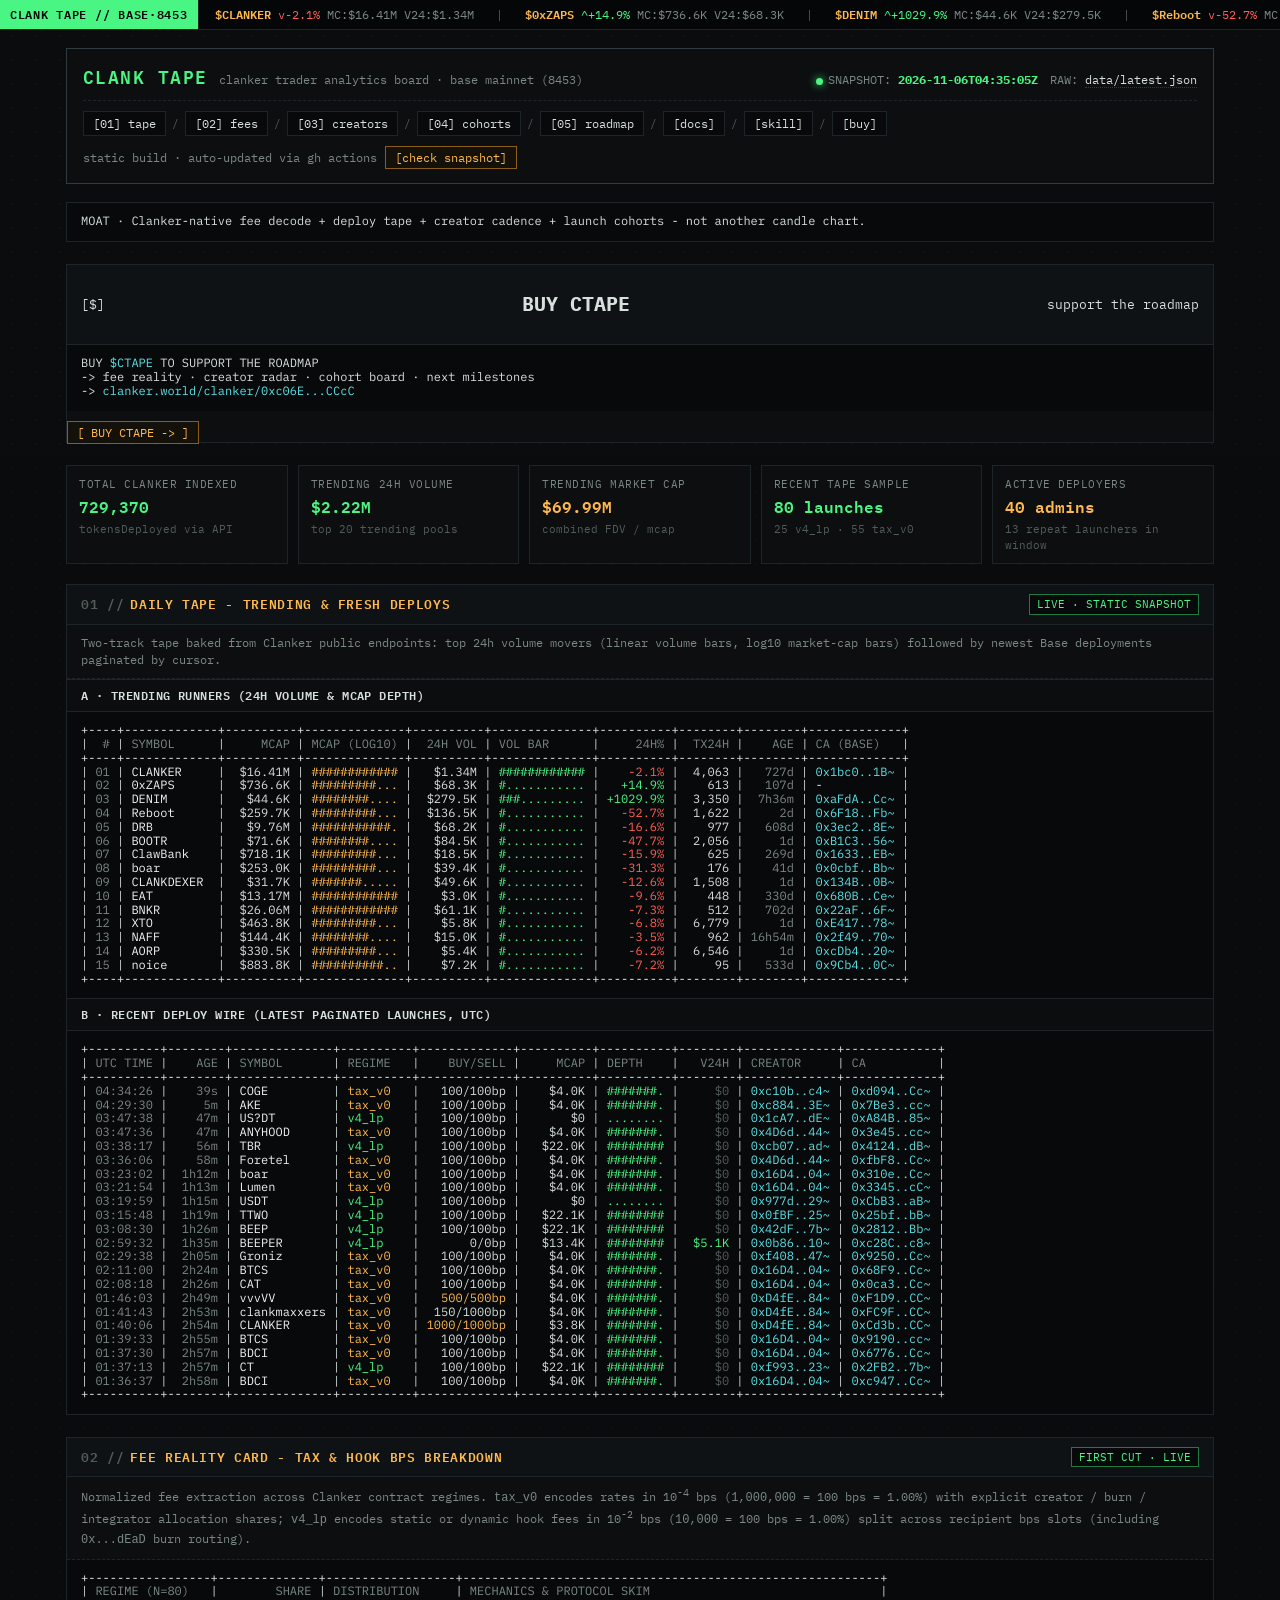
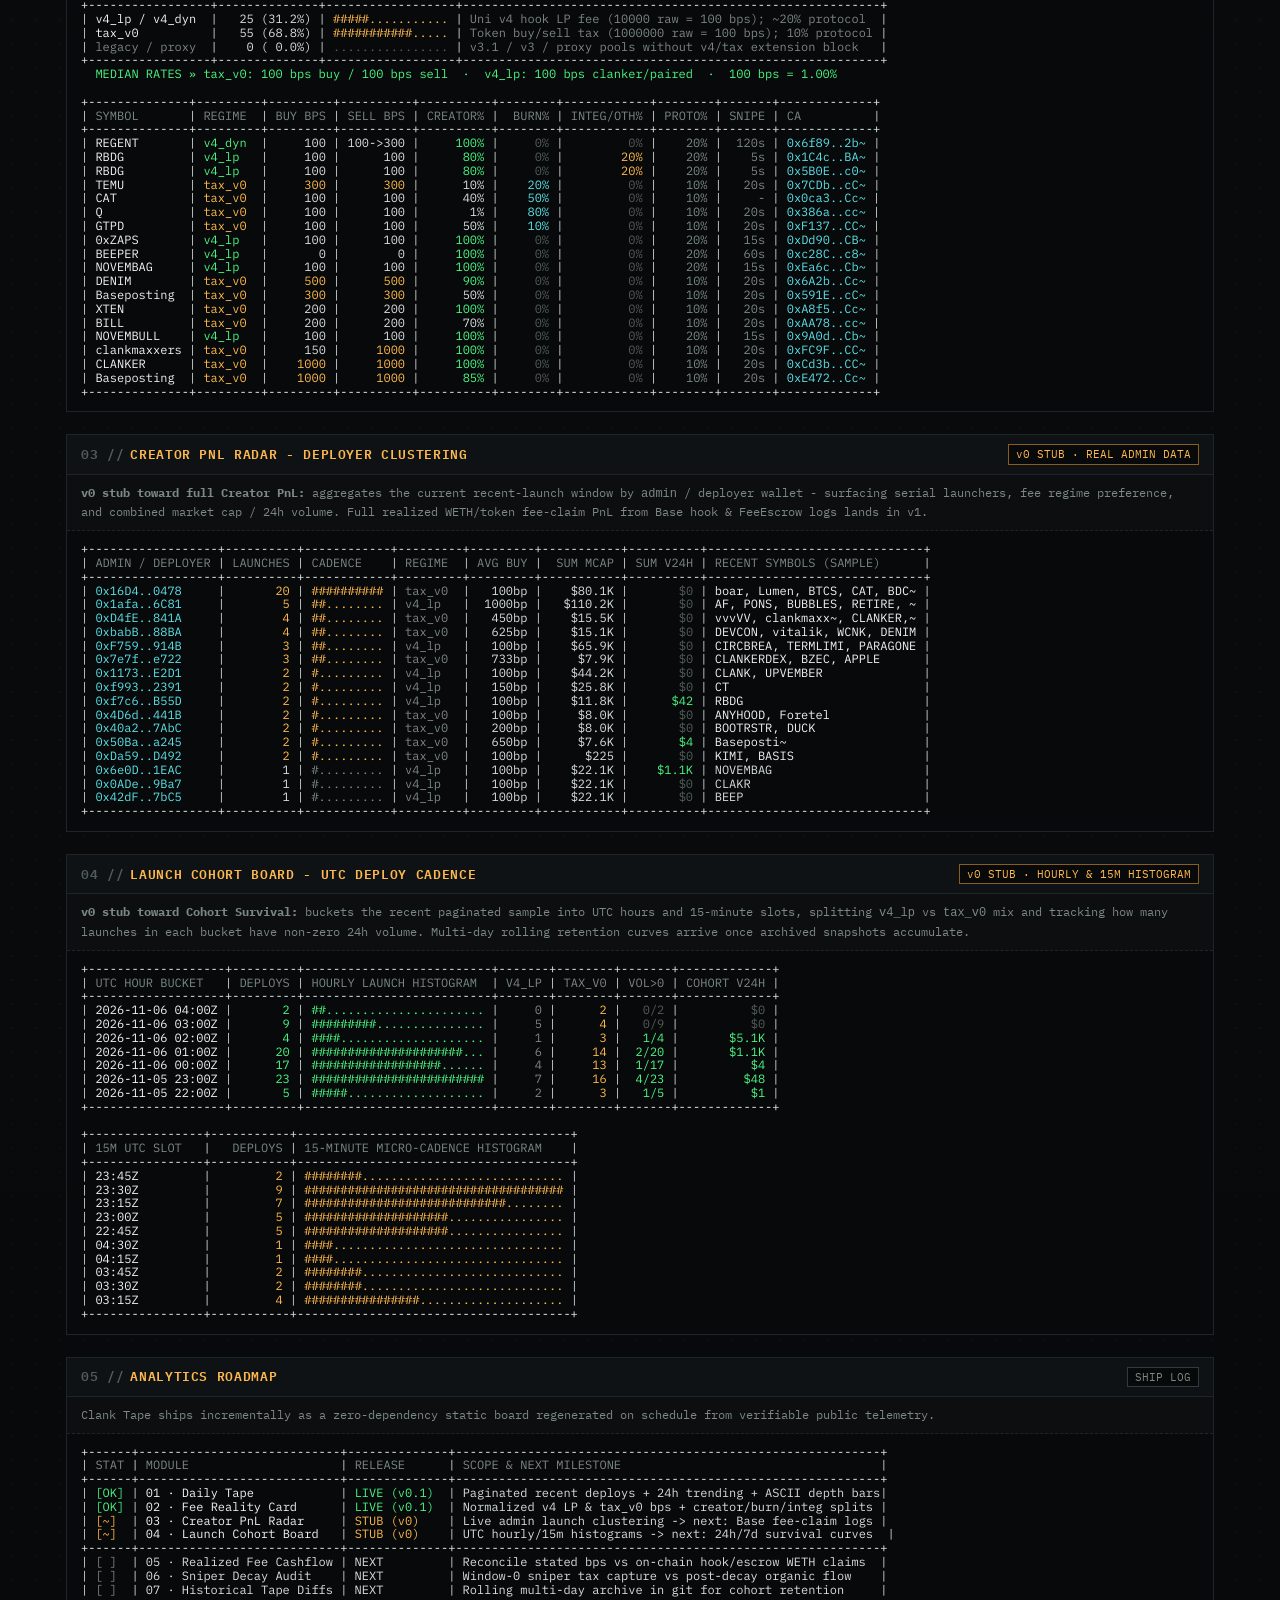
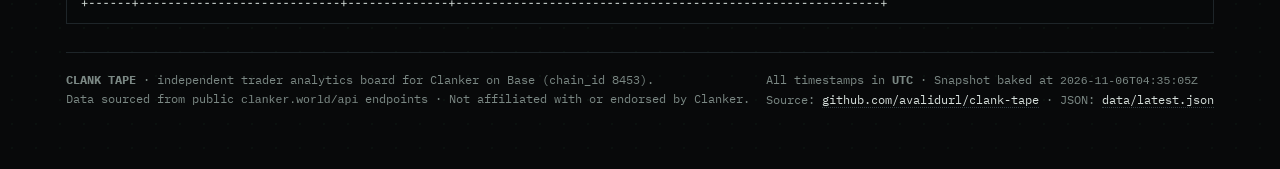
==== commit b54497a2: "chore(tape): snapshot 2026-11-06 morning refresh" ====
--- a/index.html
+++ b/index.html
@@ -20,7 +20,7 @@
   <div class="tape-ribbon" role="region" aria-label="Trending Clanker ticker tape">
     <span class="tape-badge">CLANK TAPE // BASE·8453</span>
     <div class="marquee-viewport">
-      <div class="marquee-track" id="marquee-track"><span class="tick-item"><span class="tick-sym">$CLANKER</span> <span class="tick-dn">v-12.9%</span> <span class="c-dim">MC:$16.13M V24:$2.75M</span><span class="tick-sep">|</span></span><span class="tick-item"><span class="tick-sym">$Reboot</span> <span class="tick-dn">v-52.1%</span> <span class="c-dim">MC:$294.0K V24:$322.3K</span><span class="tick-sep">|</span></span><span class="tick-item"><span class="tick-sym">$DRB</span> <span class="tick-dn">v-12.1%</span> <span class="c-dim">MC:$10.17M V24:$71.8K</span><span class="tick-sep">|</span></span><span class="tick-item"><span class="tick-sym">$BOOTR</span> <span class="tick-dn">v-28.9%</span> <span class="c-dim">MC:$95.5K V24:$265.2K</span><span class="tick-sep">|</span></span><span class="tick-item"><span class="tick-sym">$XTO</span> <span class="tick-up">^+127.1%</span> <span class="c-dim">MC:$467.2K V24:$85.0K</span><span class="tick-sep">|</span></span><span class="tick-item"><span class="tick-sym">$AORP</span> <span class="tick-up">^+62.0%</span> <span class="c-dim">MC:$332.5K V24:$56.1K</span><span class="tick-sep">|</span></span><span class="tick-item"><span class="tick-sym">$WSOS</span> <span class="tick-up">^+56.5%</span> <span class="c-dim">MC:$321.2K V24:$53.2K</span><span class="tick-sep">|</span></span><span class="tick-item"><span class="tick-sym">$USOS</span> <span class="tick-up">^+46.0%</span> <span class="c-dim">MC:$299.3K V24:$49.3K</span><span class="tick-sep">|</span></span><span class="tick-item"><span class="tick-sym">$boar</span> <span class="tick-dn">v-27.0%</span> <span class="c-dim">MC:$276.4K V24:$32.4K</span><span class="tick-sep">|</span></span><span class="tick-item"><span class="tick-sym">$CLANKDEXER</span> <span class="tick-up">^+967.5%</span> <span class="c-dim">MC:$39.1K V24:$160.8K</span><span class="tick-sep">|</span></span><span class="tick-item"><span class="tick-sym">$FAIR</span> <span class="tick-dn">v-10.2%</span> <span class="c-dim">MC:$403.5K V24:$32.5K</span><span class="tick-sep">|</span></span><span class="tick-item"><span class="tick-sym">$BNKR</span> <span class="tick-dn">v-3.4%</span> <span class="c-dim">MC:$26.03M V24:$72.1K</span><span class="tick-sep">|</span></span><span class="tick-item"><span class="tick-sym">$ClawBank</span> <span class="tick-dn">v-9.0%</span> <span class="c-dim">MC:$758.2K V24:$11.1K</span><span class="tick-sep">|</span></span><span class="tick-item"><span class="tick-sym">$0xZAPS</span> <span class="tick-dn">v-9.9%</span> <span class="c-dim">MC:$575.1K V24:$19.9K</span><span class="tick-sep">|</span></span><span class="tick-item"><span class="tick-sym">$noice</span> <span class="tick-dn">v-4.7%</span> <span class="c-dim">MC:$899.0K V24:$14.8K</span><span class="tick-sep">|</span></span><span class="tick-item"><span class="tick-sym">$BAES</span> <span class="tick-dn">v-4.8%</span> <span class="c-dim">MC:$144.5K V24:$5.2K</span><span class="tick-sep">|</span></span><span class="tick-item"><span class="tick-sym">$CLANKER</span> <span class="tick-dn">v-12.9%</span> <span class="c-dim">MC:$16.13M V24:$2.75M</span><span class="tick-sep">|</span></span><span class="tick-item"><span class="tick-sym">$Reboot</span> <span class="tick-dn">v-52.1%</span> <span class="c-dim">MC:$294.0K V24:$322.3K</span><span class="tick-sep">|</span></span><span class="tick-item"><span class="tick-sym">$DRB</span> <span class="tick-dn">v-12.1%</span> <span class="c-dim">MC:$10.17M V24:$71.8K</span><span class="tick-sep">|</span></span><span class="tick-item"><span class="tick-sym">$BOOTR</span> <span class="tick-dn">v-28.9%</span> <span class="c-dim">MC:$95.5K V24:$265.2K</span><span class="tick-sep">|</span></span><span class="tick-item"><span class="tick-sym">$XTO</span> <span class="tick-up">^+127.1%</span> <span class="c-dim">MC:$467.2K V24:$85.0K</span><span class="tick-sep">|</span></span><span class="tick-item"><span class="tick-sym">$AORP</span> <span class="tick-up">^+62.0%</span> <span class="c-dim">MC:$332.5K V24:$56.1K</span><span class="tick-sep">|</span></span><span class="tick-item"><span class="tick-sym">$WSOS</span> <span class="tick-up">^+56.5%</span> <span class="c-dim">MC:$321.2K V24:$53.2K</span><span class="tick-sep">|</span></span><span class="tick-item"><span class="tick-sym">$USOS</span> <span class="tick-up">^+46.0%</span> <span class="c-dim">MC:$299.3K V24:$49.3K</span><span class="tick-sep">|</span></span><span class="tick-item"><span class="tick-sym">$boar</span> <span class="tick-dn">v-27.0%</span> <span class="c-dim">MC:$276.4K V24:$32.4K</span><span class="tick-sep">|</span></span><span class="tick-item"><span class="tick-sym">$CLANKDEXER</span> <span class="tick-up">^+967.5%</span> <span class="c-dim">MC:$39.1K V24:$160.8K</span><span class="tick-sep">|</span></span><span class="tick-item"><span class="tick-sym">$FAIR</span> <span class="tick-dn">v-10.2%</span> <span class="c-dim">MC:$403.5K V24:$32.5K</span><span class="tick-sep">|</span></span><span class="tick-item"><span class="tick-sym">$BNKR</span> <span class="tick-dn">v-3.4%</span> <span class="c-dim">MC:$26.03M V24:$72.1K</span><span class="tick-sep">|</span></span><span class="tick-item"><span class="tick-sym">$ClawBank</span> <span class="tick-dn">v-9.0%</span> <span class="c-dim">MC:$758.2K V24:$11.1K</span><span class="tick-sep">|</span></span><span class="tick-item"><span class="tick-sym">$0xZAPS</span> <span class="tick-dn">v-9.9%</span> <span class="c-dim">MC:$575.1K V24:$19.9K</span><span class="tick-sep">|</span></span><span class="tick-item"><span class="tick-sym">$noice</span> <span class="tick-dn">v-4.7%</span> <span class="c-dim">MC:$899.0K V24:$14.8K</span><span class="tick-sep">|</span></span><span class="tick-item"><span class="tick-sym">$BAES</span> <span class="tick-dn">v-4.8%</span> <span class="c-dim">MC:$144.5K V24:$5.2K</span><span class="tick-sep">|</span></span></div>
+      <div class="marquee-track" id="marquee-track"><span class="tick-item"><span class="tick-sym">$CLANKER</span> <span class="tick-dn">v-2.1%</span> <span class="c-dim">MC:$16.41M V24:$1.34M</span><span class="tick-sep">|</span></span><span class="tick-item"><span class="tick-sym">$0xZAPS</span> <span class="tick-up">^+14.9%</span> <span class="c-dim">MC:$736.6K V24:$68.3K</span><span class="tick-sep">|</span></span><span class="tick-item"><span class="tick-sym">$DENIM</span> <span class="tick-up">^+1029.9%</span> <span class="c-dim">MC:$44.6K V24:$279.5K</span><span class="tick-sep">|</span></span><span class="tick-item"><span class="tick-sym">$Reboot</span> <span class="tick-dn">v-52.7%</span> <span class="c-dim">MC:$259.7K V24:$136.5K</span><span class="tick-sep">|</span></span><span class="tick-item"><span class="tick-sym">$DRB</span> <span class="tick-dn">v-16.6%</span> <span class="c-dim">MC:$9.76M V24:$68.2K</span><span class="tick-sep">|</span></span><span class="tick-item"><span class="tick-sym">$BOOTR</span> <span class="tick-dn">v-47.7%</span> <span class="c-dim">MC:$71.6K V24:$84.5K</span><span class="tick-sep">|</span></span><span class="tick-item"><span class="tick-sym">$ClawBank</span> <span class="tick-dn">v-15.9%</span> <span class="c-dim">MC:$718.1K V24:$18.5K</span><span class="tick-sep">|</span></span><span class="tick-item"><span class="tick-sym">$boar</span> <span class="tick-dn">v-31.3%</span> <span class="c-dim">MC:$253.0K V24:$39.4K</span><span class="tick-sep">|</span></span><span class="tick-item"><span class="tick-sym">$CLANKDEXER</span> <span class="tick-dn">v-12.6%</span> <span class="c-dim">MC:$31.7K V24:$49.6K</span><span class="tick-sep">|</span></span><span class="tick-item"><span class="tick-sym">$EAT</span> <span class="tick-dn">v-9.6%</span> <span class="c-dim">MC:$13.17M V24:$3.0K</span><span class="tick-sep">|</span></span><span class="tick-item"><span class="tick-sym">$BNKR</span> <span class="tick-dn">v-7.3%</span> <span class="c-dim">MC:$26.06M V24:$61.1K</span><span class="tick-sep">|</span></span><span class="tick-item"><span class="tick-sym">$XTO</span> <span class="tick-dn">v-6.8%</span> <span class="c-dim">MC:$463.8K V24:$5.8K</span><span class="tick-sep">|</span></span><span class="tick-item"><span class="tick-sym">$NAFF</span> <span class="tick-dn">v-3.5%</span> <span class="c-dim">MC:$144.4K V24:$15.0K</span><span class="tick-sep">|</span></span><span class="tick-item"><span class="tick-sym">$AORP</span> <span class="tick-dn">v-6.2%</span> <span class="c-dim">MC:$330.5K V24:$5.4K</span><span class="tick-sep">|</span></span><span class="tick-item"><span class="tick-sym">$noice</span> <span class="tick-dn">v-7.2%</span> <span class="c-dim">MC:$883.8K V24:$7.2K</span><span class="tick-sep">|</span></span><span class="tick-item"><span class="tick-sym">$BUTTER</span> <span class="tick-dn">v-61.8%</span> <span class="c-dim">MC:$9.3K V24:$5.3K</span><span class="tick-sep">|</span></span><span class="tick-item"><span class="tick-sym">$CLANKER</span> <span class="tick-dn">v-2.1%</span> <span class="c-dim">MC:$16.41M V24:$1.34M</span><span class="tick-sep">|</span></span><span class="tick-item"><span class="tick-sym">$0xZAPS</span> <span class="tick-up">^+14.9%</span> <span class="c-dim">MC:$736.6K V24:$68.3K</span><span class="tick-sep">|</span></span><span class="tick-item"><span class="tick-sym">$DENIM</span> <span class="tick-up">^+1029.9%</span> <span class="c-dim">MC:$44.6K V24:$279.5K</span><span class="tick-sep">|</span></span><span class="tick-item"><span class="tick-sym">$Reboot</span> <span class="tick-dn">v-52.7%</span> <span class="c-dim">MC:$259.7K V24:$136.5K</span><span class="tick-sep">|</span></span><span class="tick-item"><span class="tick-sym">$DRB</span> <span class="tick-dn">v-16.6%</span> <span class="c-dim">MC:$9.76M V24:$68.2K</span><span class="tick-sep">|</span></span><span class="tick-item"><span class="tick-sym">$BOOTR</span> <span class="tick-dn">v-47.7%</span> <span class="c-dim">MC:$71.6K V24:$84.5K</span><span class="tick-sep">|</span></span><span class="tick-item"><span class="tick-sym">$ClawBank</span> <span class="tick-dn">v-15.9%</span> <span class="c-dim">MC:$718.1K V24:$18.5K</span><span class="tick-sep">|</span></span><span class="tick-item"><span class="tick-sym">$boar</span> <span class="tick-dn">v-31.3%</span> <span class="c-dim">MC:$253.0K V24:$39.4K</span><span class="tick-sep">|</span></span><span class="tick-item"><span class="tick-sym">$CLANKDEXER</span> <span class="tick-dn">v-12.6%</span> <span class="c-dim">MC:$31.7K V24:$49.6K</span><span class="tick-sep">|</span></span><span class="tick-item"><span class="tick-sym">$EAT</span> <span class="tick-dn">v-9.6%</span> <span class="c-dim">MC:$13.17M V24:$3.0K</span><span class="tick-sep">|</span></span><span class="tick-item"><span class="tick-sym">$BNKR</span> <span class="tick-dn">v-7.3%</span> <span class="c-dim">MC:$26.06M V24:$61.1K</span><span class="tick-sep">|</span></span><span class="tick-item"><span class="tick-sym">$XTO</span> <span class="tick-dn">v-6.8%</span> <span class="c-dim">MC:$463.8K V24:$5.8K</span><span class="tick-sep">|</span></span><span class="tick-item"><span class="tick-sym">$NAFF</span> <span class="tick-dn">v-3.5%</span> <span class="c-dim">MC:$144.4K V24:$15.0K</span><span class="tick-sep">|</span></span><span class="tick-item"><span class="tick-sym">$AORP</span> <span class="tick-dn">v-6.2%</span> <span class="c-dim">MC:$330.5K V24:$5.4K</span><span class="tick-sep">|</span></span><span class="tick-item"><span class="tick-sym">$noice</span> <span class="tick-dn">v-7.2%</span> <span class="c-dim">MC:$883.8K V24:$7.2K</span><span class="tick-sep">|</span></span><span class="tick-item"><span class="tick-sym">$BUTTER</span> <span class="tick-dn">v-61.8%</span> <span class="c-dim">MC:$9.3K V24:$5.3K</span><span class="tick-sep">|</span></span></div>
     </div>
   </div>
 
@@ -32,7 +32,7 @@
           <span class="brand-sub">clanker trader analytics board · base mainnet (8453)</span>
         </div>
         <div class="status-cluster">
-          <span><span class="dot-live"></span>SNAPSHOT: <strong id="snap-ts" class="c-grn">2026-11-05T16:04:06Z</strong></span>
+          <span><span class="dot-live"></span>SNAPSHOT: <strong id="snap-ts" class="c-grn">2026-11-06T04:35:05Z</strong></span>
           <span>RAW: <a href="data/latest.json">data/latest.json</a></span>
         </div>
       </div>
@@ -83,28 +83,28 @@
     <section class="kpi-strip" aria-label="Snapshot summary metrics">
       <div class="kpi-cell">
         <span class="kpi-label">Total Clanker Indexed</span>
-        <span class="kpi-val" id="kpi-total">730,394</span>
+        <span class="kpi-val" id="kpi-total">729,370</span>
         <span class="kpi-sub">tokensDeployed via API</span>
       </div>
       <div class="kpi-cell">
         <span class="kpi-label">Trending 24h Volume</span>
-        <span class="kpi-val" id="kpi-tvol">$4.05M</span>
+        <span class="kpi-val" id="kpi-tvol">$2.22M</span>
         <span class="kpi-sub">top 20 trending pools</span>
       </div>
       <div class="kpi-cell">
         <span class="kpi-label">Trending Market Cap</span>
-        <span class="kpi-val amber" id="kpi-tmcap">$57.68M</span>
+        <span class="kpi-val amber" id="kpi-tmcap">$69.99M</span>
         <span class="kpi-sub">combined FDV / mcap</span>
       </div>
       <div class="kpi-cell">
         <span class="kpi-label">Recent Tape Sample</span>
         <span class="kpi-val" id="kpi-sample">80 launches</span>
-        <span class="kpi-sub">53 v4_lp · 27 tax_v0</span>
+        <span class="kpi-sub">25 v4_lp · 55 tax_v0</span>
       </div>
       <div class="kpi-cell">
         <span class="kpi-label">Active Deployers</span>
-        <span class="kpi-val amber" id="kpi-creators">30 admins</span>
-        <span class="kpi-sub">9 repeat launchers in window</span>
+        <span class="kpi-val amber" id="kpi-creators">40 admins</span>
+        <span class="kpi-sub">13 repeat launchers in window</span>
       </div>
     </section>
 
@@ -121,48 +121,48 @@
       <pre class="ascii-wrap" aria-label="Trending Clanker tokens table">+----+-------------+----------+--------------+----------+--------------+----------+--------+--------+-------------+
 | <span class="c-dim"> #</span> | <span class="c-dim">SYMBOL     </span> | <span class="c-dim">    MCAP</span> | <span class="c-dim">MCAP (LOG10)</span> | <span class="c-dim"> 24H VOL</span> | <span class="c-dim">VOL BAR     </span> | <span class="c-dim">    24H%</span> | <span class="c-dim"> TX24H</span> | <span class="c-dim">   AGE</span> | <span class="c-dim">CA (BASE)  </span> |
 +----+-------------+----------+--------------+----------+--------------+----------+--------+--------+-------------+
-| <span class="c-dim">01</span> | <span class="c-bld">CLANKER    </span> |  $16.13M | <span class="c-amb">############</span> |   $2.75M | <span class="c-grn">############</span> | <span class="c-red">  -12.9%</span> |  9,551 | <span class="c-dim">  726d</span> | <a href="https://www.clanker.world/clanker/0x1bc0c42215582d5A085795f4baDbaC3ff36d1Bcb" target="_blank" rel="noopener">0x1bc0..1B~</a> |
-| <span class="c-dim">02</span> | <span class="c-bld">Reboot     </span> |  $294.0K | <span class="c-amb">#########...</span> |  $322.3K | <span class="c-grn">#...........</span> | <span class="c-red">  -52.1%</span> |  2,983 | <span class="c-dim">    1d</span> | <a href="https://www.clanker.world/clanker/0x6F18277E5566090Ad8Ab35e401ce9155739BFb07" target="_blank" rel="noopener">0x6F18..Fb~</a> |
-| <span class="c-dim">03</span> | <span class="c-bld">DRB        </span> |  $10.17M | <span class="c-amb">###########.</span> |   $71.8K | <span class="c-grn">#...........</span> | <span class="c-red">  -12.1%</span> |  1,052 | <span class="c-dim">  608d</span> | <a href="https://www.clanker.world/clanker/0x3ec2156D4c0A9CBdAB4a016633b7BcF6a8d68Ea2" target="_blank" rel="noopener">0x3ec2..8E~</a> |
-| <span class="c-dim">04</span> | <span class="c-bld">BOOTR      </span> |   $95.5K | <span class="c-amb">########....</span> |  $265.2K | <span class="c-grn">#...........</span> | <span class="c-red">  -28.9%</span> |  5,801 | <span class="c-dim">    1d</span> | <a href="https://www.clanker.world/clanker/0xB1C3a6ac90E324c4072aD4B2a71c5d9382F9565c" target="_blank" rel="noopener">0xB1C3..56~</a> |
-| <span class="c-dim">05</span> | <span class="c-bld">XTO        </span> |  $467.2K | <span class="c-amb">#########...</span> |   $85.0K | <span class="c-grn">#...........</span> | <span class="c-grn"> +127.1%</span> |  8,920 | <span class="c-dim">23h13m</span> | <a href="https://www.clanker.world/clanker/0xE4176F02127B8C929Ac0ccD66e24663a48aE78eA" target="_blank" rel="noopener">0xE417..78~</a> |
-| <span class="c-dim">06</span> | <span class="c-bld">AORP       </span> |  $332.5K | <span class="c-amb">#########...</span> |   $56.1K | <span class="c-grn">#...........</span> | <span class="c-grn">  +62.0%</span> |  8,535 | <span class="c-dim">22h46m</span> | <a href="https://www.clanker.world/clanker/0xcDb4F0511E6D4709ca18a6D2632242De7ac32078" target="_blank" rel="noopener">0xcDb4..20~</a> |
-| <span class="c-dim">07</span> | <span class="c-bld">WSOS       </span> |  $321.2K | <span class="c-amb">#########...</span> |   $53.2K | <span class="c-grn">#...........</span> | <span class="c-grn">  +56.5%</span> |  8,339 | <span class="c-dim">22h34m</span> | <a href="https://www.clanker.world/clanker/0x09b5cb12fAdC6DfA39cc2aa569B05dd3C9b6eA9e" target="_blank" rel="noopener">0x09b5..eA~</a> |
-| <span class="c-dim">08</span> | <span class="c-bld">USOS       </span> |  $299.3K | <span class="c-amb">#########...</span> |   $49.3K | <span class="c-grn">#...........</span> | <span class="c-grn">  +46.0%</span> |  7,773 | <span class="c-dim">21h58m</span> | <a href="https://www.clanker.world/clanker/0x5DF82b9cc7DdD86cf9C020B50fa3D25453a84a7C" target="_blank" rel="noopener">0x5DF8..4a~</a> |
-| <span class="c-dim">09</span> | <span class="c-bld">boar       </span> |  $276.4K | <span class="c-amb">#########...</span> |   $32.4K | <span class="c-grn">#...........</span> | <span class="c-red">  -27.0%</span> |    134 | <span class="c-dim">   40d</span> | <a href="https://www.clanker.world/clanker/0x0cbf291Ba052174879d90bf781dF1A5F2BC5Bb07" target="_blank" rel="noopener">0x0cbf..Bb~</a> |
-| <span class="c-dim">10</span> | <span class="c-bld">CLANKDEXER </span> |   $39.1K | <span class="c-amb">#######.....</span> |  $160.8K | <span class="c-grn">#...........</span> | <span class="c-grn"> +967.5%</span> |  3,947 | <span class="c-dim">18h29m</span> | <a href="https://www.clanker.world/clanker/0x134BA967D5973baaFCD5aBBf459B91efF34e0B07" target="_blank" rel="noopener">0x134B..0B~</a> |
-| <span class="c-dim">11</span> | <span class="c-bld">FAIR       </span> |  $403.5K | <span class="c-amb">#########...</span> |   $32.5K | <span class="c-grn">#...........</span> | <span class="c-red">  -10.2%</span> |    235 | <span class="c-dim">  496d</span> | <a href="https://www.clanker.world/clanker/0x7D928816CC9c462DD7adef911De41535E444CB07" target="_blank" rel="noopener">0x7D92..CB~</a> |
-| <span class="c-dim">12</span> | <span class="c-bld">BNKR       </span> |  $26.03M | <span class="c-amb">############</span> |   $72.1K | <span class="c-grn">#...........</span> | <span class="c-red">   -3.4%</span> |    515 | <span class="c-dim">  702d</span> | <a href="https://www.clanker.world/clanker/0x22aF33FE49fD1Fa80c7149773dDe5890D3c76F3b" target="_blank" rel="noopener">0x22aF..6F~</a> |
-| <span class="c-dim">13</span> | <span class="c-bld">ClawBank   </span> |  $758.2K | <span class="c-amb">##########..</span> |   $11.1K | <span class="c-grn">#...........</span> | <span class="c-red">   -9.0%</span> |  1,000 | <span class="c-dim">  268d</span> | <a href="https://www.clanker.world/clanker/0x16332535E2c27da578bC2e82bEb09Ce9d3C8EB07" target="_blank" rel="noopener">0x1633..EB~</a> |
-| <span class="c-dim">14</span> | <span class="c-bld">0xZAPS     </span> |  $575.1K | <span class="c-amb">#########...</span> |   $19.9K | <span class="c-grn">#...........</span> | <span class="c-red">   -9.9%</span> |    199 | <span class="c-dim">  107d</span> | -           |
-| <span class="c-dim">15</span> | <span class="c-bld">noice      </span> |  $899.0K | <span class="c-amb">##########..</span> |   $14.8K | <span class="c-grn">#...........</span> | <span class="c-red">   -4.7%</span> |    267 | <span class="c-dim">  532d</span> | <a href="https://www.clanker.world/clanker/0x9Cb41FD9dC6891BAe8187029461bfAADF6CC0C69" target="_blank" rel="noopener">0x9Cb4..0C~</a> |
+| <span class="c-dim">01</span> | <span class="c-bld">CLANKER    </span> |  $16.41M | <span class="c-amb">############</span> |   $1.34M | <span class="c-grn">############</span> | <span class="c-red">   -2.1%</span> |  4,063 | <span class="c-dim">  727d</span> | <a href="https://www.clanker.world/clanker/0x1bc0c42215582d5A085795f4baDbaC3ff36d1Bcb" target="_blank" rel="noopener">0x1bc0..1B~</a> |
+| <span class="c-dim">02</span> | <span class="c-bld">0xZAPS     </span> |  $736.6K | <span class="c-amb">#########...</span> |   $68.3K | <span class="c-grn">#...........</span> | <span class="c-grn">  +14.9%</span> |    613 | <span class="c-dim">  107d</span> | -           |
+| <span class="c-dim">03</span> | <span class="c-bld">DENIM      </span> |   $44.6K | <span class="c-amb">########....</span> |  $279.5K | <span class="c-grn">###.........</span> | <span class="c-grn">+1029.9%</span> |  3,350 | <span class="c-dim"> 7h36m</span> | <a href="https://www.clanker.world/clanker/0xaFdA71A7060018Bb052c73CAC5881f059fFeCccC" target="_blank" rel="noopener">0xaFdA..Cc~</a> |
+| <span class="c-dim">04</span> | <span class="c-bld">Reboot     </span> |  $259.7K | <span class="c-amb">#########...</span> |  $136.5K | <span class="c-grn">#...........</span> | <span class="c-red">  -52.7%</span> |  1,622 | <span class="c-dim">    2d</span> | <a href="https://www.clanker.world/clanker/0x6F18277E5566090Ad8Ab35e401ce9155739BFb07" target="_blank" rel="noopener">0x6F18..Fb~</a> |
+| <span class="c-dim">05</span> | <span class="c-bld">DRB        </span> |   $9.76M | <span class="c-amb">###########.</span> |   $68.2K | <span class="c-grn">#...........</span> | <span class="c-red">  -16.6%</span> |    977 | <span class="c-dim">  608d</span> | <a href="https://www.clanker.world/clanker/0x3ec2156D4c0A9CBdAB4a016633b7BcF6a8d68Ea2" target="_blank" rel="noopener">0x3ec2..8E~</a> |
+| <span class="c-dim">06</span> | <span class="c-bld">BOOTR      </span> |   $71.6K | <span class="c-amb">########....</span> |   $84.5K | <span class="c-grn">#...........</span> | <span class="c-red">  -47.7%</span> |  2,056 | <span class="c-dim">    1d</span> | <a href="https://www.clanker.world/clanker/0xB1C3a6ac90E324c4072aD4B2a71c5d9382F9565c" target="_blank" rel="noopener">0xB1C3..56~</a> |
+| <span class="c-dim">07</span> | <span class="c-bld">ClawBank   </span> |  $718.1K | <span class="c-amb">#########...</span> |   $18.5K | <span class="c-grn">#...........</span> | <span class="c-red">  -15.9%</span> |    625 | <span class="c-dim">  269d</span> | <a href="https://www.clanker.world/clanker/0x16332535E2c27da578bC2e82bEb09Ce9d3C8EB07" target="_blank" rel="noopener">0x1633..EB~</a> |
+| <span class="c-dim">08</span> | <span class="c-bld">boar       </span> |  $253.0K | <span class="c-amb">#########...</span> |   $39.4K | <span class="c-grn">#...........</span> | <span class="c-red">  -31.3%</span> |    176 | <span class="c-dim">   41d</span> | <a href="https://www.clanker.world/clanker/0x0cbf291Ba052174879d90bf781dF1A5F2BC5Bb07" target="_blank" rel="noopener">0x0cbf..Bb~</a> |
+| <span class="c-dim">09</span> | <span class="c-bld">CLANKDEXER </span> |   $31.7K | <span class="c-amb">#######.....</span> |   $49.6K | <span class="c-grn">#...........</span> | <span class="c-red">  -12.6%</span> |  1,508 | <span class="c-dim">    1d</span> | <a href="https://www.clanker.world/clanker/0x134BA967D5973baaFCD5aBBf459B91efF34e0B07" target="_blank" rel="noopener">0x134B..0B~</a> |
+| <span class="c-dim">10</span> | <span class="c-bld">EAT        </span> |  $13.17M | <span class="c-amb">############</span> |    $3.0K | <span class="c-grn">#...........</span> | <span class="c-red">   -9.6%</span> |    448 | <span class="c-dim">  330d</span> | <a href="https://www.clanker.world/clanker/0x680BC6ed5c7222E2f29bdBc87f8E8f3400D8Ce04" target="_blank" rel="noopener">0x680B..Ce~</a> |
+| <span class="c-dim">11</span> | <span class="c-bld">BNKR       </span> |  $26.06M | <span class="c-amb">############</span> |   $61.1K | <span class="c-grn">#...........</span> | <span class="c-red">   -7.3%</span> |    512 | <span class="c-dim">  702d</span> | <a href="https://www.clanker.world/clanker/0x22aF33FE49fD1Fa80c7149773dDe5890D3c76F3b" target="_blank" rel="noopener">0x22aF..6F~</a> |
+| <span class="c-dim">12</span> | <span class="c-bld">XTO        </span> |  $463.8K | <span class="c-amb">#########...</span> |    $5.8K | <span class="c-grn">#...........</span> | <span class="c-red">   -6.8%</span> |  6,779 | <span class="c-dim">    1d</span> | <a href="https://www.clanker.world/clanker/0xE4176F02127B8C929Ac0ccD66e24663a48aE78eA" target="_blank" rel="noopener">0xE417..78~</a> |
+| <span class="c-dim">13</span> | <span class="c-bld">NAFF       </span> |  $144.4K | <span class="c-amb">########....</span> |   $15.0K | <span class="c-grn">#...........</span> | <span class="c-red">   -3.5%</span> |    962 | <span class="c-dim">16h54m</span> | <a href="https://www.clanker.world/clanker/0x2f49Ae65d6606149d436E05bAeE6C8bFfAdE70E1" target="_blank" rel="noopener">0x2f49..70~</a> |
+| <span class="c-dim">14</span> | <span class="c-bld">AORP       </span> |  $330.5K | <span class="c-amb">#########...</span> |    $5.4K | <span class="c-grn">#...........</span> | <span class="c-red">   -6.2%</span> |  6,546 | <span class="c-dim">    1d</span> | <a href="https://www.clanker.world/clanker/0xcDb4F0511E6D4709ca18a6D2632242De7ac32078" target="_blank" rel="noopener">0xcDb4..20~</a> |
+| <span class="c-dim">15</span> | <span class="c-bld">noice      </span> |  $883.8K | <span class="c-amb">##########..</span> |    $7.2K | <span class="c-grn">#...........</span> | <span class="c-red">   -7.2%</span> |     95 | <span class="c-dim">  533d</span> | <a href="https://www.clanker.world/clanker/0x9Cb41FD9dC6891BAe8187029461bfAADF6CC0C69" target="_blank" rel="noopener">0x9Cb4..0C~</a> |
 +----+-------------+----------+--------------+----------+--------------+----------+--------+--------+-------------+</pre>
       <div class="sub-head">B · RECENT DEPLOY WIRE (LATEST PAGINATED LAUNCHES, UTC)</div>
       <pre class="ascii-wrap" aria-label="Recent Clanker launches table">+----------+--------+--------------+----------+-------------+----------+----------+--------+-------------+-------------+
 | <span class="c-dim">UTC TIME</span> | <span class="c-dim">   AGE</span> | <span class="c-dim">SYMBOL      </span> | <span class="c-dim">REGIME  </span> | <span class="c-dim">   BUY/SELL</span> | <span class="c-dim">    MCAP</span> | <span class="c-dim">DEPTH   </span> | <span class="c-dim">  V24H</span> | <span class="c-dim">CREATOR    </span> | <span class="c-dim">CA         </span> |
 +----------+--------+--------------+----------+-------------+----------+----------+--------+-------------+-------------+
-| <span class="c-dim">16:00:49</span> | <span class="c-dim">    3m</span> | <span class="c-bld">ARCKER      </span> | <span class="c-amb">tax_v0  </span> |   100/100bp |    $3.8K | <span class="c-grn">#######.</span> | <span class="c-grn">    $4</span> | <a href="https://basescan.org/address/0xE2973592c9eb21425c22Ec6bD1dAa3Ac136B4946" target="_blank" rel="noopener">0xE297..49~</a> | <a href="https://www.clanker.world/clanker/0xbE9C9f145d8D029Af0D7BA16D10793547Fa8cCCc" target="_blank" rel="noopener">0xbE9C..cC~</a> |
-| <span class="c-dim">16:00:29</span> | <span class="c-dim">    3m</span> | <span class="c-bld">TEL         </span> | <span class="c-grn">v4_lp   </span> |   100/100bp |   $22.4K | <span class="c-grn">########</span> | <span class="c-mut">    $0</span> | <a href="https://basescan.org/address/0xB0F47Add3cDbC244547c6ad1AcCcd1E9Fa2Eb9A5" target="_blank" rel="noopener">0xB0F4..b9~</a> | <a href="https://www.clanker.world/clanker/0x54D9888692B92EB37e3409f0a3BcF818f3c84b07" target="_blank" rel="noopener">0x54D9..4b~</a> |
-| <span class="c-dim">15:59:09</span> | <span class="c-dim">    4m</span> | <span class="c-bld">PUMP        </span> | <span class="c-grn">v4_lp   </span> | <span class="c-amb">  500/500bp</span> |   $22.4K | <span class="c-grn">########</span> | <span class="c-mut">    $0</span> | <a href="https://basescan.org/address/0x37e5611c9BCAaedcC559EE0702aba4802Eb4a0eF" target="_blank" rel="noopener">0x37e5..a0~</a> | <a href="https://www.clanker.world/clanker/0x2714F19BD2c73de85562F2075834271028BbE1Eb" target="_blank" rel="noopener">0x2714..E1~</a> |
-| <span class="c-dim">15:59:09</span> | <span class="c-dim">    4m</span> | <span class="c-bld">ELSA        </span> | <span class="c-grn">v4_lp   </span> | <span class="c-amb">  500/500bp</span> |   $22.4K | <span class="c-grn">########</span> | <span class="c-mut">    $0</span> | <a href="https://basescan.org/address/0xD7aB5F1CfA14957f9ce0aBb9871707470978798C" target="_blank" rel="noopener">0xD7aB..79~</a> | <a href="https://www.clanker.world/clanker/0x2C662b5dC526970f04d32546E76c4786c62cd370" target="_blank" rel="noopener">0x2C66..d3~</a> |
-| <span class="c-dim">15:59:09</span> | <span class="c-dim">    4m</span> | <span class="c-bld">ROCCO       </span> | <span class="c-grn">v4_lp   </span> | <span class="c-amb">  500/500bp</span> |   $22.4K | <span class="c-grn">########</span> | <span class="c-mut">    $0</span> | <a href="https://basescan.org/address/0x1afab1f6B0D565544EffB26fCA7D6b5e9CB46C81" target="_blank" rel="noopener">0x1afa..6C~</a> | <a href="https://www.clanker.world/clanker/0xbd77db71e9FeaAD81cB91d85F9c20e81ff3622dD" target="_blank" rel="noopener">0xbd77..22~</a> |
-| <span class="c-dim">15:55:37</span> | <span class="c-dim">    8m</span> | <span class="c-bld">clankmaxxers</span> | <span class="c-amb">tax_v0  </span> |   100/100bp |    $4.0K | <span class="c-grn">#######.</span> | <span class="c-mut">    $0</span> | <a href="https://basescan.org/address/0x7099fEA6504F0Ca7611333d3Dee1114e477e9321" target="_blank" rel="noopener">0x7099..93~</a> | <a href="https://www.clanker.world/clanker/0xAF9E3357E6ACd6092B9Cb062F2C24b4459AeccCC" target="_blank" rel="noopener">0xAF9E..cc~</a> |
-| <span class="c-dim">15:50:05</span> | <span class="c-dim">   14m</span> | <span class="c-bld">NADF        </span> | <span class="c-grn">v4_lp   </span> | <span class="c-amb">  500/500bp</span> |   $22.5K | <span class="c-grn">########</span> | <span class="c-mut">    $0</span> | <a href="https://basescan.org/address/0x37e5611c9BCAaedcC559EE0702aba4802Eb4a0eF" target="_blank" rel="noopener">0x37e5..a0~</a> | <a href="https://www.clanker.world/clanker/0x06fe3Ff1193442Bc9408DFBcc2dD00555A3D410D" target="_blank" rel="noopener">0x06fe..41~</a> |
-| <span class="c-dim">15:50:05</span> | <span class="c-dim">   14m</span> | <span class="c-bld">NADF        </span> | <span class="c-grn">v4_lp   </span> | <span class="c-amb">  500/500bp</span> |   $22.5K | <span class="c-grn">########</span> | <span class="c-mut">    $0</span> | <a href="https://basescan.org/address/0xD7aB5F1CfA14957f9ce0aBb9871707470978798C" target="_blank" rel="noopener">0xD7aB..79~</a> | <a href="https://www.clanker.world/clanker/0x5D04cA9256b886409f8c50abD94B1B46A8715f8D" target="_blank" rel="noopener">0x5D04..5f~</a> |
-| <span class="c-dim">15:50:03</span> | <span class="c-dim">   14m</span> | <span class="c-bld">CLANKDEXER  </span> | <span class="c-grn">v4_lp   </span> | <span class="c-amb">  500/500bp</span> |   $22.5K | <span class="c-grn">########</span> | <span class="c-mut">    $0</span> | <a href="https://basescan.org/address/0xD7aB5F1CfA14957f9ce0aBb9871707470978798C" target="_blank" rel="noopener">0xD7aB..79~</a> | <a href="https://www.clanker.world/clanker/0x77AA10EC5dAfB76A84B7796383e793ECE3E7453f" target="_blank" rel="noopener">0x77AA..45~</a> |
-| <span class="c-dim">15:50:03</span> | <span class="c-dim">   14m</span> | <span class="c-bld">CLANKDEXER  </span> | <span class="c-grn">v4_lp   </span> | <span class="c-amb">  500/500bp</span> |   $22.5K | <span class="c-grn">########</span> | <span class="c-mut">    $0</span> | <a href="https://basescan.org/address/0x1afab1f6B0D565544EffB26fCA7D6b5e9CB46C81" target="_blank" rel="noopener">0x1afa..6C~</a> | <a href="https://www.clanker.world/clanker/0xcBC690ad97706107bE80B5900e0F308DF1f3D260" target="_blank" rel="noopener">0xcBC6..D2~</a> |
-| <span class="c-dim">15:50:03</span> | <span class="c-dim">   14m</span> | <span class="c-bld">CLANKDEXER  </span> | <span class="c-grn">v4_lp   </span> | <span class="c-amb">  500/500bp</span> |   $22.5K | <span class="c-grn">########</span> | <span class="c-mut">    $0</span> | <a href="https://basescan.org/address/0x37e5611c9BCAaedcC559EE0702aba4802Eb4a0eF" target="_blank" rel="noopener">0x37e5..a0~</a> | <a href="https://www.clanker.world/clanker/0x04dfAFC565cAC0a260dD83E7FC73Ab288384DbDf" target="_blank" rel="noopener">0x04df..Db~</a> |
-| <span class="c-dim">15:49:57</span> | <span class="c-dim">   14m</span> | <span class="c-bld">NADF        </span> | <span class="c-grn">v4_lp   </span> | <span class="c-amb">  500/500bp</span> |   $22.5K | <span class="c-grn">########</span> | <span class="c-mut">    $0</span> | <a href="https://basescan.org/address/0x37e5611c9BCAaedcC559EE0702aba4802Eb4a0eF" target="_blank" rel="noopener">0x37e5..a0~</a> | <a href="https://www.clanker.world/clanker/0x8693b8A30354a9614bB27Ed082B59A4D38a87086" target="_blank" rel="noopener">0x8693..70~</a> |
-| <span class="c-dim">15:49:55</span> | <span class="c-dim">   14m</span> | <span class="c-bld">CLANKDEXER  </span> | <span class="c-grn">v4_lp   </span> | <span class="c-amb">  500/500bp</span> |   $22.5K | <span class="c-grn">########</span> | <span class="c-mut">    $0</span> | <a href="https://basescan.org/address/0xD7aB5F1CfA14957f9ce0aBb9871707470978798C" target="_blank" rel="noopener">0xD7aB..79~</a> | <a href="https://www.clanker.world/clanker/0x352c2470ACacf6cbb6ad74E7C12E6ED934e8C2c4" target="_blank" rel="noopener">0x352c..C2~</a> |
-| <span class="c-dim">15:49:55</span> | <span class="c-dim">   14m</span> | <span class="c-bld">CLANKDEXER  </span> | <span class="c-grn">v4_lp   </span> | <span class="c-amb">  500/500bp</span> |   $22.5K | <span class="c-grn">########</span> | <span class="c-mut">    $0</span> | <a href="https://basescan.org/address/0x1afab1f6B0D565544EffB26fCA7D6b5e9CB46C81" target="_blank" rel="noopener">0x1afa..6C~</a> | <a href="https://www.clanker.world/clanker/0xfBf55dE234C5A761dA0BEc1A3534640516404c24" target="_blank" rel="noopener">0xfBf5..4c~</a> |
-| <span class="c-dim">15:49:55</span> | <span class="c-dim">   14m</span> | <span class="c-bld">CLANKDEXER  </span> | <span class="c-grn">v4_lp   </span> | <span class="c-amb">  500/500bp</span> |   $22.5K | <span class="c-grn">########</span> | <span class="c-mut">    $0</span> | <a href="https://basescan.org/address/0x37e5611c9BCAaedcC559EE0702aba4802Eb4a0eF" target="_blank" rel="noopener">0x37e5..a0~</a> | <a href="https://www.clanker.world/clanker/0x7145A94a2c3fF187C2F44f32F2B31bf805011f99" target="_blank" rel="noopener">0x7145..1f~</a> |
-| <span class="c-dim">15:49:49</span> | <span class="c-dim">   14m</span> | <span class="c-bld">DOTF        </span> | <span class="c-grn">v4_lp   </span> | <span class="c-amb">  500/500bp</span> |   $22.5K | <span class="c-grn">########</span> | <span class="c-mut">    $0</span> | <a href="https://basescan.org/address/0xD7aB5F1CfA14957f9ce0aBb9871707470978798C" target="_blank" rel="noopener">0xD7aB..79~</a> | <a href="https://www.clanker.world/clanker/0x4A2F79e6ECb38b7991831FC640a265aB4Dee7050" target="_blank" rel="noopener">0x4A2F..70~</a> |
-| <span class="c-dim">15:49:49</span> | <span class="c-dim">   14m</span> | <span class="c-bld">DOTF        </span> | <span class="c-grn">v4_lp   </span> | <span class="c-amb">  500/500bp</span> |   $22.5K | <span class="c-grn">########</span> | <span class="c-mut">    $0</span> | <a href="https://basescan.org/address/0x1afab1f6B0D565544EffB26fCA7D6b5e9CB46C81" target="_blank" rel="noopener">0x1afa..6C~</a> | <a href="https://www.clanker.world/clanker/0x677b076324E5dbB43D4aF9eafC7373421045A7aF" target="_blank" rel="noopener">0x677b..A7~</a> |
-| <span class="c-dim">15:49:49</span> | <span class="c-dim">   14m</span> | <span class="c-bld">DOTF        </span> | <span class="c-grn">v4_lp   </span> | <span class="c-amb">  500/500bp</span> |   $22.5K | <span class="c-grn">########</span> | <span class="c-mut">    $0</span> | <a href="https://basescan.org/address/0x37e5611c9BCAaedcC559EE0702aba4802Eb4a0eF" target="_blank" rel="noopener">0x37e5..a0~</a> | <a href="https://www.clanker.world/clanker/0x4DD6F6459f0365E9316af09a390A09Fa0264918f" target="_blank" rel="noopener">0x4DD6..91~</a> |
-| <span class="c-dim">15:49:43</span> | <span class="c-dim">   14m</span> | <span class="c-bld">DOTF        </span> | <span class="c-grn">v4_lp   </span> | <span class="c-amb">  500/500bp</span> |   $22.5K | <span class="c-grn">########</span> | <span class="c-mut">    $0</span> | <a href="https://basescan.org/address/0x1afab1f6B0D565544EffB26fCA7D6b5e9CB46C81" target="_blank" rel="noopener">0x1afa..6C~</a> | <a href="https://www.clanker.world/clanker/0xd6F527860f08357F2Faa3a9106F3482f04058Af3" target="_blank" rel="noopener">0xd6F5..8A~</a> |
-| <span class="c-dim">15:49:43</span> | <span class="c-dim">   14m</span> | <span class="c-bld">DOTF        </span> | <span class="c-grn">v4_lp   </span> | <span class="c-amb">  500/500bp</span> |   $22.5K | <span class="c-grn">########</span> | <span class="c-mut">    $0</span> | <a href="https://basescan.org/address/0x37e5611c9BCAaedcC559EE0702aba4802Eb4a0eF" target="_blank" rel="noopener">0x37e5..a0~</a> | <a href="https://www.clanker.world/clanker/0xeAEF10e961851766271e7426e88f9Fea867f038f" target="_blank" rel="noopener">0xeAEF..03~</a> |
-| <span class="c-dim">15:49:41</span> | <span class="c-dim">   14m</span> | <span class="c-bld">DOTF        </span> | <span class="c-grn">v4_lp   </span> | <span class="c-amb">  500/500bp</span> |   $22.5K | <span class="c-grn">########</span> | <span class="c-mut">    $0</span> | <a href="https://basescan.org/address/0xD7aB5F1CfA14957f9ce0aBb9871707470978798C" target="_blank" rel="noopener">0xD7aB..79~</a> | <a href="https://www.clanker.world/clanker/0x80Accf1453578c5Cc4ec88c7BCe8f19e1c8583d0" target="_blank" rel="noopener">0x80Ac..83~</a> |
-| <span class="c-dim">15:49:27</span> | <span class="c-dim">   14m</span> | <span class="c-bld">USDK        </span> | <span class="c-amb">tax_v0  </span> |   100/100bp |    $4.0K | <span class="c-grn">#######.</span> | <span class="c-mut">    $0</span> | <a href="https://basescan.org/address/0x16D4e81E840d00F4135f13d3273967B1D4d00478" target="_blank" rel="noopener">0x16D4..04~</a> | <a href="https://www.clanker.world/clanker/0x28585943E31FCabA88e23315BA00A607c93CcCCc" target="_blank" rel="noopener">0x2858..cC~</a> |
+| <span class="c-dim">04:34:26</span> | <span class="c-dim">   39s</span> | <span class="c-bld">COGE        </span> | <span class="c-amb">tax_v0  </span> |   100/100bp |    $4.0K | <span class="c-grn">#######.</span> | <span class="c-mut">    $0</span> | <a href="https://basescan.org/address/0xc10b29B9C9da241fc0D98a1900e8c58148D3c4A3" target="_blank" rel="noopener">0xc10b..c4~</a> | <a href="https://www.clanker.world/clanker/0xd094144752c1599b46FB65Fe490F61ccFD7BCcCc" target="_blank" rel="noopener">0xd094..Cc~</a> |
+| <span class="c-dim">04:29:30</span> | <span class="c-dim">    5m</span> | <span class="c-bld">AKE         </span> | <span class="c-amb">tax_v0  </span> |   100/100bp |    $4.0K | <span class="c-grn">#######.</span> | <span class="c-mut">    $0</span> | <a href="https://basescan.org/address/0xc8844b6D05f5758A355E765e9f9841D5D1953E16" target="_blank" rel="noopener">0xc884..3E~</a> | <a href="https://www.clanker.world/clanker/0x7Be38475f75414E80Bb283027e27018d87F5cccc" target="_blank" rel="noopener">0x7Be3..cc~</a> |
+| <span class="c-dim">03:47:38</span> | <span class="c-dim">   47m</span> | <span class="c-bld">US?DT       </span> | <span class="c-grn">v4_lp   </span> |   100/100bp |       $0 | <span class="c-grn">........</span> | <span class="c-mut">    $0</span> | <a href="https://basescan.org/address/0x1cA72992A3F9F5104c42c0152a26d7188903dEbe" target="_blank" rel="noopener">0x1cA7..dE~</a> | <a href="https://www.clanker.world/clanker/0xA84Ba7FAE47FA57B7fd2E047C41DE95f9eFc853C" target="_blank" rel="noopener">0xA84B..85~</a> |
+| <span class="c-dim">03:47:36</span> | <span class="c-dim">   47m</span> | <span class="c-bld">ANYHOOD     </span> | <span class="c-amb">tax_v0  </span> |   100/100bp |    $4.0K | <span class="c-grn">#######.</span> | <span class="c-mut">    $0</span> | <a href="https://basescan.org/address/0x4D6d463e1A6B8D267BbA27d16934AaA1a692441B" target="_blank" rel="noopener">0x4D6d..44~</a> | <a href="https://www.clanker.world/clanker/0x3e45d46778CE0B36b99E3FAEcB9232739EFDcccC" target="_blank" rel="noopener">0x3e45..cc~</a> |
+| <span class="c-dim">03:38:17</span> | <span class="c-dim">   56m</span> | <span class="c-bld">TBR         </span> | <span class="c-grn">v4_lp   </span> |   100/100bp |   $22.0K | <span class="c-grn">########</span> | <span class="c-mut">    $0</span> | <a href="https://basescan.org/address/0xcb07f0cf1cfD5d8d58BccE765C55B0c2079dad05" target="_blank" rel="noopener">0xcb07..ad~</a> | <a href="https://www.clanker.world/clanker/0x4124009d7C4E23B53F7223409596Da612a34dB07" target="_blank" rel="noopener">0x4124..dB~</a> |
+| <span class="c-dim">03:36:06</span> | <span class="c-dim">   58m</span> | <span class="c-bld">Foretel     </span> | <span class="c-amb">tax_v0  </span> |   100/100bp |    $4.0K | <span class="c-grn">#######.</span> | <span class="c-mut">    $0</span> | <a href="https://basescan.org/address/0x4D6d463e1A6B8D267BbA27d16934AaA1a692441B" target="_blank" rel="noopener">0x4D6d..44~</a> | <a href="https://www.clanker.world/clanker/0xfbF8B0AB4E9642aC4Eaee2dc5C17EAe8b551CccC" target="_blank" rel="noopener">0xfbF8..Cc~</a> |
+| <span class="c-dim">03:23:02</span> | <span class="c-dim"> 1h12m</span> | <span class="c-bld">boar        </span> | <span class="c-amb">tax_v0  </span> |   100/100bp |    $4.0K | <span class="c-grn">#######.</span> | <span class="c-mut">    $0</span> | <a href="https://basescan.org/address/0x16D4e81E840d00F4135f13d3273967B1D4d00478" target="_blank" rel="noopener">0x16D4..04~</a> | <a href="https://www.clanker.world/clanker/0x310e13f4d38211337d6A5c586e703C0E36FdCcCC" target="_blank" rel="noopener">0x310e..Cc~</a> |
+| <span class="c-dim">03:21:54</span> | <span class="c-dim"> 1h13m</span> | <span class="c-bld">Lumen       </span> | <span class="c-amb">tax_v0  </span> |   100/100bp |    $4.0K | <span class="c-grn">#######.</span> | <span class="c-mut">    $0</span> | <a href="https://basescan.org/address/0x16D4e81E840d00F4135f13d3273967B1D4d00478" target="_blank" rel="noopener">0x16D4..04~</a> | <a href="https://www.clanker.world/clanker/0x334596485c18B88aAa849fF927306DF1fCeCcCCc" target="_blank" rel="noopener">0x3345..cC~</a> |
+| <span class="c-dim">03:19:59</span> | <span class="c-dim"> 1h15m</span> | <span class="c-bld">USDT        </span> | <span class="c-grn">v4_lp   </span> |   100/100bp |       $0 | <span class="c-grn">........</span> | <span class="c-mut">    $0</span> | <a href="https://basescan.org/address/0x977de45acEA97a45C91864aE4fa5E3DC502E2916" target="_blank" rel="noopener">0x977d..29~</a> | <a href="https://www.clanker.world/clanker/0xCbB31E7C104eDfa824598f4bB7E7675bDB1aaB07" target="_blank" rel="noopener">0xCbB3..aB~</a> |
+| <span class="c-dim">03:15:48</span> | <span class="c-dim"> 1h19m</span> | <span class="c-bld">TTWO        </span> | <span class="c-grn">v4_lp   </span> |   100/100bp |   $22.1K | <span class="c-grn">########</span> | <span class="c-mut">    $0</span> | <a href="https://basescan.org/address/0x0fBF06edDDFab0946F146C0b0832943265EF25Bc" target="_blank" rel="noopener">0x0fBF..25~</a> | <a href="https://www.clanker.world/clanker/0x25bf654D30372f3F90996C85B074166d2cbFbB07" target="_blank" rel="noopener">0x25bf..bB~</a> |
+| <span class="c-dim">03:08:30</span> | <span class="c-dim"> 1h26m</span> | <span class="c-bld">BEEP        </span> | <span class="c-grn">v4_lp   </span> |   100/100bp |   $22.1K | <span class="c-grn">########</span> | <span class="c-mut">    $0</span> | <a href="https://basescan.org/address/0x42dF7168d928ae2042586CBA6c30385b96677bC5" target="_blank" rel="noopener">0x42dF..7b~</a> | <a href="https://www.clanker.world/clanker/0x2812eC9cC9C57474d0e050aBd83a8F7501E6Bb07" target="_blank" rel="noopener">0x2812..Bb~</a> |
+| <span class="c-dim">02:59:32</span> | <span class="c-dim"> 1h35m</span> | <span class="c-bld">BEEPER      </span> | <span class="c-grn">v4_lp   </span> |       0/0bp |   $13.4K | <span class="c-grn">########</span> | <span class="c-grn"> $5.1K</span> | <a href="https://basescan.org/address/0x0b864645E13C2DDd47CbA46FDd918a9f85d11065" target="_blank" rel="noopener">0x0b86..10~</a> | <a href="https://www.clanker.world/clanker/0xc28C05b60A4568118B92C420d4765d19e1aFc85a" target="_blank" rel="noopener">0xc28C..c8~</a> |
+| <span class="c-dim">02:29:38</span> | <span class="c-dim"> 2h05m</span> | <span class="c-bld">Groniz      </span> | <span class="c-amb">tax_v0  </span> |   100/100bp |    $4.0K | <span class="c-grn">#######.</span> | <span class="c-mut">    $0</span> | <a href="https://basescan.org/address/0xf408773641D7323b7a196e7cee6B5525AAAA4774" target="_blank" rel="noopener">0xf408..47~</a> | <a href="https://www.clanker.world/clanker/0x92505de31A03D888CE75128b2ae689dcAAA9CccC" target="_blank" rel="noopener">0x9250..Cc~</a> |
+| <span class="c-dim">02:11:00</span> | <span class="c-dim"> 2h24m</span> | <span class="c-bld">BTCS        </span> | <span class="c-amb">tax_v0  </span> |   100/100bp |    $4.0K | <span class="c-grn">#######.</span> | <span class="c-mut">    $0</span> | <a href="https://basescan.org/address/0x16D4e81E840d00F4135f13d3273967B1D4d00478" target="_blank" rel="noopener">0x16D4..04~</a> | <a href="https://www.clanker.world/clanker/0x68F90cc02A7F0927B84083b3666501d8BF27CcCc" target="_blank" rel="noopener">0x68F9..Cc~</a> |
+| <span class="c-dim">02:08:18</span> | <span class="c-dim"> 2h26m</span> | <span class="c-bld">CAT         </span> | <span class="c-amb">tax_v0  </span> |   100/100bp |    $4.0K | <span class="c-grn">#######.</span> | <span class="c-mut">    $0</span> | <a href="https://basescan.org/address/0x16D4e81E840d00F4135f13d3273967B1D4d00478" target="_blank" rel="noopener">0x16D4..04~</a> | <a href="https://www.clanker.world/clanker/0x0ca39D14da228bD87201Ab417FE513646Ae7CcCC" target="_blank" rel="noopener">0x0ca3..Cc~</a> |
+| <span class="c-dim">01:46:03</span> | <span class="c-dim"> 2h49m</span> | <span class="c-bld">vvvVV       </span> | <span class="c-amb">tax_v0  </span> | <span class="c-amb">  500/500bp</span> |    $4.0K | <span class="c-grn">#######.</span> | <span class="c-mut">    $0</span> | <a href="https://basescan.org/address/0xD4fE424a256375f9f7D260B6E0be7E38c416841A" target="_blank" rel="noopener">0xD4fE..84~</a> | <a href="https://www.clanker.world/clanker/0xF1D95Aef45eA74e26D4C52b599f7Cc01Acf0CCCC" target="_blank" rel="noopener">0xF1D9..CC~</a> |
+| <span class="c-dim">01:41:43</span> | <span class="c-dim"> 2h53m</span> | <span class="c-bld">clankmaxxers</span> | <span class="c-amb">tax_v0  </span> |  150/1000bp |    $4.0K | <span class="c-grn">#######.</span> | <span class="c-mut">    $0</span> | <a href="https://basescan.org/address/0xD4fE424a256375f9f7D260B6E0be7E38c416841A" target="_blank" rel="noopener">0xD4fE..84~</a> | <a href="https://www.clanker.world/clanker/0xFC9FA36806D936446db2167425B74656503fCCCC" target="_blank" rel="noopener">0xFC9F..CC~</a> |
+| <span class="c-dim">01:40:06</span> | <span class="c-dim"> 2h54m</span> | <span class="c-bld">CLANKER     </span> | <span class="c-amb">tax_v0  </span> | <span class="c-amb">1000/1000bp</span> |    $3.8K | <span class="c-grn">#######.</span> | <span class="c-mut">    $0</span> | <a href="https://basescan.org/address/0xD4fE424a256375f9f7D260B6E0be7E38c416841A" target="_blank" rel="noopener">0xD4fE..84~</a> | <a href="https://www.clanker.world/clanker/0xCd3b7cc4b9257Ad779D7485aed6002642d79CCCc" target="_blank" rel="noopener">0xCd3b..CC~</a> |
+| <span class="c-dim">01:39:33</span> | <span class="c-dim"> 2h55m</span> | <span class="c-bld">BTCS        </span> | <span class="c-amb">tax_v0  </span> |   100/100bp |    $4.0K | <span class="c-grn">#######.</span> | <span class="c-mut">    $0</span> | <a href="https://basescan.org/address/0x16D4e81E840d00F4135f13d3273967B1D4d00478" target="_blank" rel="noopener">0x16D4..04~</a> | <a href="https://www.clanker.world/clanker/0x9190743Fa0fd0640dbF8913576BCd44dE751ccCC" target="_blank" rel="noopener">0x9190..cc~</a> |
+| <span class="c-dim">01:37:30</span> | <span class="c-dim"> 2h57m</span> | <span class="c-bld">BDCI        </span> | <span class="c-amb">tax_v0  </span> |   100/100bp |    $4.0K | <span class="c-grn">#######.</span> | <span class="c-mut">    $0</span> | <a href="https://basescan.org/address/0x16D4e81E840d00F4135f13d3273967B1D4d00478" target="_blank" rel="noopener">0x16D4..04~</a> | <a href="https://www.clanker.world/clanker/0x6776102F5Fd13de65d71E2da1877a3715530CccC" target="_blank" rel="noopener">0x6776..Cc~</a> |
+| <span class="c-dim">01:37:13</span> | <span class="c-dim"> 2h57m</span> | <span class="c-bld">CT          </span> | <span class="c-grn">v4_lp   </span> |   100/100bp |   $22.1K | <span class="c-grn">########</span> | <span class="c-mut">    $0</span> | <a href="https://basescan.org/address/0xf993c5185dFe5d5547C9cb6c347C80fa70952391" target="_blank" rel="noopener">0xf993..23~</a> | <a href="https://www.clanker.world/clanker/0x2FB2bC1819434d2A920e60cdE2E8a1b80e477b07" target="_blank" rel="noopener">0x2FB2..7b~</a> |
+| <span class="c-dim">01:36:37</span> | <span class="c-dim"> 2h58m</span> | <span class="c-bld">BDCI        </span> | <span class="c-amb">tax_v0  </span> |   100/100bp |    $4.0K | <span class="c-grn">#######.</span> | <span class="c-mut">    $0</span> | <a href="https://basescan.org/address/0x16D4e81E840d00F4135f13d3273967B1D4d00478" target="_blank" rel="noopener">0x16D4..04~</a> | <a href="https://www.clanker.world/clanker/0xc94772d5F8b2F17ad9cc94ba128942d75B89Cccc" target="_blank" rel="noopener">0xc947..Cc~</a> |
 +----------+--------+--------------+----------+-------------+----------+----------+--------+-------------+-------------+</pre>
     </section>
 
@@ -178,8 +178,8 @@
       <pre class="ascii-wrap" aria-label="Fee reality summary and per-token bps breakdown">+-----------------+--------------+------------------+----------------------------------------------------------+
 | <span class="c-dim">REGIME (N=80)  </span> | <span class="c-dim">       SHARE</span> | <span class="c-dim">DISTRIBUTION    </span> | <span class="c-dim">MECHANICS &amp; PROTOCOL SKIM                               </span> |
 +-----------------+--------------+------------------+----------------------------------------------------------+
-| <span class="c-bld">v4_lp / v4_dyn </span> |   53 (66.2%) | <span class="c-amb">###########.....</span> | <span class="c-dim">Uni v4 hook LP fee (10000 raw = 100 bps); ~20% protocol </span> |
-| <span class="c-bld">tax_v0         </span> |   27 (33.8%) | <span class="c-amb">#####...........</span> | <span class="c-dim">Token buy/sell tax (1000000 raw = 100 bps); 10% protocol</span> |
+| <span class="c-bld">v4_lp / v4_dyn </span> |   25 (31.2%) | <span class="c-amb">#####...........</span> | <span class="c-dim">Uni v4 hook LP fee (10000 raw = 100 bps); ~20% protocol </span> |
+| <span class="c-bld">tax_v0         </span> |   55 (68.8%) | <span class="c-amb">###########.....</span> | <span class="c-dim">Token buy/sell tax (1000000 raw = 100 bps); 10% protocol</span> |
 | <span class="c-dim">legacy / proxy </span> |    0 ( 0.0%) | <span class="c-mut">................</span> | <span class="c-dim">v3.1 / v3 / proxy pools without v4/tax extension block  </span> |
 +-----------------+--------------+------------------+----------------------------------------------------------+
 <span class="c-grn">  MEDIAN RATES » tax_v0: 100 bps buy / 100 bps sell  ·  v4_lp: 100 bps clanker/paired  ·  100 bps = 1.00%</span>
@@ -187,24 +187,24 @@
 +--------------+---------+---------+----------+----------+--------+------------+--------+-------+-------------+
 | <span class="c-dim">SYMBOL      </span> | <span class="c-dim">REGIME </span> | <span class="c-dim">BUY BPS</span> | <span class="c-dim">SELL BPS</span> | <span class="c-dim">CREATOR%</span> | <span class="c-dim"> BURN%</span> | <span class="c-dim">INTEG/OTH%</span> | <span class="c-dim">PROTO%</span> | <span class="c-dim">SNIPE</span> | <span class="c-dim">CA         </span> |
 +--------------+---------+---------+----------+----------+--------+------------+--------+-------+-------------+
-| <span class="c-bld">EAT         </span> | <span class="c-grn">v4_dyn </span> |     100 | 100-&gt;500 | <span class="c-grn">    100%</span> | <span class="c-mut">    0%</span> | <span class="c-mut">        0%</span> | <span class="c-dim">   20%</span> | <span class="c-dim"> 120s</span> | <a href="https://www.clanker.world/clanker/0x680BC6ed5c7222E2f29bdBc87f8E8f3400D8Ce04" target="_blank" rel="noopener">0x680B..Ce~</a> |
 | <span class="c-bld">REGENT      </span> | <span class="c-grn">v4_dyn </span> |     100 | 100-&gt;300 | <span class="c-grn">    100%</span> | <span class="c-mut">    0%</span> | <span class="c-mut">        0%</span> | <span class="c-dim">   20%</span> | <span class="c-dim"> 120s</span> | <a href="https://www.clanker.world/clanker/0x6f89bcA4eA5931EdFCB09786267b251DeE752b07" target="_blank" rel="noopener">0x6f89..2b~</a> |
-| <span class="c-bld">MAXBOT      </span> | <span class="c-amb">tax_v0 </span> | <span class="c-amb">    500</span> | <span class="c-amb">     500</span> | <span class="c-grn">     95%</span> | <span class="c-cyn">    5%</span> | <span class="c-mut">        0%</span> | <span class="c-dim">   10%</span> | <span class="c-dim">  20s</span> | <a href="https://www.clanker.world/clanker/0xc7BBe3aCB2893Cd4bfe4C7Aa65BdDA2761A4CCCC" target="_blank" rel="noopener">0xc7BB..CC~</a> |
-| <span class="c-bld">RVYCAN2     </span> | <span class="c-grn">v4_lp  </span> | <span class="c-amb">    500</span> | <span class="c-amb">     500</span> | <span class="c-grn">     90%</span> | <span class="c-mut">    0%</span> | <span class="c-amb">       10%</span> | <span class="c-dim">   20%</span> | <span class="c-dim">  15s</span> | <a href="https://www.clanker.world/clanker/0xA7B97d7CbBF60F6411f440263d543927cC5659BC" target="_blank" rel="noopener">0xA7B9..59~</a> |
-| <span class="c-bld">RVYCAN3     </span> | <span class="c-grn">v4_lp  </span> | <span class="c-amb">    500</span> | <span class="c-amb">     500</span> | <span class="c-grn">     90%</span> | <span class="c-mut">    0%</span> | <span class="c-amb">       10%</span> | <span class="c-dim">   20%</span> | <span class="c-dim">  15s</span> | <a href="https://www.clanker.world/clanker/0x7AFe14C179cDD0739511518548A1d99cAce3A4D3" target="_blank" rel="noopener">0x7AFe..A4~</a> |
-| <span class="c-bld">RVYDIR      </span> | <span class="c-grn">v4_lp  </span> | <span class="c-amb">    500</span> | <span class="c-amb">     500</span> | <span class="c-grn">     90%</span> | <span class="c-mut">    0%</span> | <span class="c-amb">       10%</span> | <span class="c-dim">   20%</span> | <span class="c-dim">  15s</span> | <a href="https://www.clanker.world/clanker/0xBF2Bf6fd50f9881911003106c8F6E4271ef5172e" target="_blank" rel="noopener">0xBF2B..17~</a> |
+| <span class="c-bld">RBDG        </span> | <span class="c-grn">v4_lp  </span> |     100 |      100 | <span class="c-grn">     80%</span> | <span class="c-mut">    0%</span> | <span class="c-amb">       20%</span> | <span class="c-dim">   20%</span> | <span class="c-dim">   5s</span> | <a href="https://www.clanker.world/clanker/0x1C4c074682C0BDbcbC39cA3CB5A983fe3D00BA1B" target="_blank" rel="noopener">0x1C4c..BA~</a> |
+| <span class="c-bld">RBDG        </span> | <span class="c-grn">v4_lp  </span> |     100 |      100 | <span class="c-grn">     80%</span> | <span class="c-mut">    0%</span> | <span class="c-amb">       20%</span> | <span class="c-dim">   20%</span> | <span class="c-dim">   5s</span> | <a href="https://www.clanker.world/clanker/0x5B0E53EcacB16A6a64fCFe4d66ffB459708ec0E3" target="_blank" rel="noopener">0x5B0E..c0~</a> |
+| <span class="c-bld">TEMU        </span> | <span class="c-amb">tax_v0 </span> | <span class="c-amb">    300</span> | <span class="c-amb">     300</span> |      10% | <span class="c-cyn">   20%</span> | <span class="c-mut">        0%</span> | <span class="c-dim">   10%</span> | <span class="c-dim">  20s</span> | <a href="https://www.clanker.world/clanker/0x7CDb63E5879Cb79560D5286B57e3012af451cCcc" target="_blank" rel="noopener">0x7CDb..cC~</a> |
+| <span class="c-bld">CAT         </span> | <span class="c-amb">tax_v0 </span> |     100 |      100 |      40% | <span class="c-cyn">   50%</span> | <span class="c-mut">        0%</span> | <span class="c-dim">   10%</span> | <span class="c-dim">    -</span> | <a href="https://www.clanker.world/clanker/0x0ca39D14da228bD87201Ab417FE513646Ae7CcCC" target="_blank" rel="noopener">0x0ca3..Cc~</a> |
+| <span class="c-bld">Q           </span> | <span class="c-amb">tax_v0 </span> |     100 |      100 |       1% | <span class="c-cyn">   80%</span> | <span class="c-mut">        0%</span> | <span class="c-dim">   10%</span> | <span class="c-dim">  20s</span> | <a href="https://www.clanker.world/clanker/0x386aD80162D82dC51EE3b117adf670d9DD63ccCC" target="_blank" rel="noopener">0x386a..cc~</a> |
+| <span class="c-bld">GTPD        </span> | <span class="c-amb">tax_v0 </span> |     100 |      100 |      50% | <span class="c-cyn">   10%</span> | <span class="c-mut">        0%</span> | <span class="c-dim">   10%</span> | <span class="c-dim">  20s</span> | <a href="https://www.clanker.world/clanker/0xF1379846EfCe9A6B0812A204397F3cAaAb1ACCCc" target="_blank" rel="noopener">0xF137..CC~</a> |
 | <span class="c-bld">0xZAPS      </span> | <span class="c-grn">v4_lp  </span> |     100 |      100 | <span class="c-grn">    100%</span> | <span class="c-mut">    0%</span> | <span class="c-mut">        0%</span> | <span class="c-dim">   20%</span> | <span class="c-dim">  15s</span> | <a href="https://www.clanker.world/clanker/0xDd90bFa4adC7F4401E611AbaC692D939F9F4CB07" target="_blank" rel="noopener">0xDd90..CB~</a> |
-| <span class="c-bld">clankmaxxers</span> | <span class="c-amb">tax_v0 </span> |     100 |      100 |       0% | <span class="c-mut">    0%</span> | <span class="c-mut">        0%</span> | <span class="c-dim">   10%</span> | <span class="c-dim">  20s</span> | <a href="https://www.clanker.world/clanker/0xEB7476f857D326b1409f5C40749aFB82Cd6FccCC" target="_blank" rel="noopener">0xEB74..cc~</a> |
-| <span class="c-bld">clankmaxxers</span> | <span class="c-amb">tax_v0 </span> |     100 |      100 | <span class="c-grn">    100%</span> | <span class="c-mut">    0%</span> | <span class="c-mut">        0%</span> | <span class="c-dim">   10%</span> | <span class="c-dim">  20s</span> | <a href="https://www.clanker.world/clanker/0x64340dA2089a215695323C0c08A72586dEA1Cccc" target="_blank" rel="noopener">0x6434..Cc~</a> |
-| <span class="c-bld">CTAPE       </span> | <span class="c-amb">tax_v0 </span> |     100 |      100 | <span class="c-grn">    100%</span> | <span class="c-mut">    0%</span> | <span class="c-mut">        0%</span> | <span class="c-dim">   10%</span> | <span class="c-dim">  20s</span> | <a href="https://www.clanker.world/clanker/0xc06E100b577013248e094D44B77dd436fb4DCCcC" target="_blank" rel="noopener">0xc06E..CC~</a> |
-| <span class="c-bld">ARCKER      </span> | <span class="c-amb">tax_v0 </span> |     100 |      100 | <span class="c-grn">    100%</span> | <span class="c-mut">    0%</span> | <span class="c-mut">        0%</span> | <span class="c-dim">   10%</span> | <span class="c-dim">  20s</span> | <a href="https://www.clanker.world/clanker/0xbE9C9f145d8D029Af0D7BA16D10793547Fa8cCCc" target="_blank" rel="noopener">0xbE9C..cC~</a> |
-| <span class="c-bld">clankmaxxers</span> | <span class="c-grn">v4_lp  </span> | <span class="c-amb">    900</span> | <span class="c-amb">     900</span> | <span class="c-grn">    100%</span> | <span class="c-mut">    0%</span> | <span class="c-mut">        0%</span> | <span class="c-dim">   20%</span> | <span class="c-dim">  15s</span> | <a href="https://www.clanker.world/clanker/0x368d67d86ba289D87852503C9B06D21441A8e373" target="_blank" rel="noopener">0x368d..e3~</a> |
-| <span class="c-bld">STOKER      </span> | <span class="c-amb">tax_v0 </span> |     100 | <span class="c-amb">     300</span> |      50% | <span class="c-mut">    0%</span> | <span class="c-mut">        0%</span> | <span class="c-dim">   10%</span> | <span class="c-dim">  20s</span> | <a href="https://www.clanker.world/clanker/0xA6dc82Fa2cEEA274a9177a672446C96aE7D4ccCc" target="_blank" rel="noopener">0xA6dc..cc~</a> |
-| <span class="c-bld">clankmaxxers</span> | <span class="c-amb">tax_v0 </span> | <span class="c-amb">    800</span> | <span class="c-amb">     900</span> | <span class="c-grn">    100%</span> | <span class="c-mut">    0%</span> | <span class="c-mut">        0%</span> | <span class="c-dim">   10%</span> | <span class="c-dim">  20s</span> | <a href="https://www.clanker.world/clanker/0xCeF83d2841E56D9619fBA4893FF7F4F60A63cCCC" target="_blank" rel="noopener">0xCeF8..cC~</a> |
-| <span class="c-bld">clankmaxxers</span> | <span class="c-amb">tax_v0 </span> |     200 | <span class="c-amb">     300</span> | <span class="c-grn">    100%</span> | <span class="c-mut">    0%</span> | <span class="c-mut">        0%</span> | <span class="c-dim">   10%</span> | <span class="c-dim">  20s</span> | <a href="https://www.clanker.world/clanker/0x6cB365f743788aE9127978199004EEE3D8D3ccCC" target="_blank" rel="noopener">0x6cB3..cc~</a> |
-| <span class="c-bld">StocksClank </span> | <span class="c-amb">tax_v0 </span> | <span class="c-amb">    300</span> | <span class="c-amb">     300</span> | <span class="c-grn">    100%</span> | <span class="c-mut">    0%</span> | <span class="c-mut">        0%</span> | <span class="c-dim">   10%</span> | <span class="c-dim">  20s</span> | <a href="https://www.clanker.world/clanker/0xa8FdC74c09c3aDb4E8d4C919EbbC861a4f89ccCC" target="_blank" rel="noopener">0xa8Fd..cc~</a> |
-| <span class="c-bld">clankmaxxers</span> | <span class="c-amb">tax_v0 </span> | <span class="c-amb">    300</span> | <span class="c-amb">     300</span> | <span class="c-grn">    100%</span> | <span class="c-mut">    0%</span> | <span class="c-mut">        0%</span> | <span class="c-dim">   10%</span> | <span class="c-dim">  20s</span> | <a href="https://www.clanker.world/clanker/0x2ba87C063d8ea2B292513c573e3ca21C3593CCCc" target="_blank" rel="noopener">0x2ba8..CC~</a> |
-| <span class="c-bld">CUPI        </span> | <span class="c-amb">tax_v0 </span> | <span class="c-amb">    300</span> | <span class="c-amb">     300</span> | <span class="c-grn">    100%</span> | <span class="c-mut">    0%</span> | <span class="c-mut">        0%</span> | <span class="c-dim">   10%</span> | <span class="c-dim">  20s</span> | <a href="https://www.clanker.world/clanker/0x3aD769e6b90CBA65d1599D12adab6a0970B6ccCc" target="_blank" rel="noopener">0x3aD7..cc~</a> |
+| <span class="c-bld">BEEPER      </span> | <span class="c-grn">v4_lp  </span> |       0 |        0 | <span class="c-grn">    100%</span> | <span class="c-mut">    0%</span> | <span class="c-mut">        0%</span> | <span class="c-dim">   20%</span> | <span class="c-dim">  60s</span> | <a href="https://www.clanker.world/clanker/0xc28C05b60A4568118B92C420d4765d19e1aFc85a" target="_blank" rel="noopener">0xc28C..c8~</a> |
+| <span class="c-bld">NOVEMBAG    </span> | <span class="c-grn">v4_lp  </span> |     100 |      100 | <span class="c-grn">    100%</span> | <span class="c-mut">    0%</span> | <span class="c-mut">        0%</span> | <span class="c-dim">   20%</span> | <span class="c-dim">  15s</span> | <a href="https://www.clanker.world/clanker/0xEa6c4F16b9107A2062832187f2d057F041cdCb07" target="_blank" rel="noopener">0xEa6c..Cb~</a> |
+| <span class="c-bld">DENIM       </span> | <span class="c-amb">tax_v0 </span> | <span class="c-amb">    500</span> | <span class="c-amb">     500</span> | <span class="c-grn">     90%</span> | <span class="c-mut">    0%</span> | <span class="c-mut">        0%</span> | <span class="c-dim">   10%</span> | <span class="c-dim">  20s</span> | <a href="https://www.clanker.world/clanker/0x6A2b5B38F26109D33bCE1a5C3886249E1986CccC" target="_blank" rel="noopener">0x6A2b..Cc~</a> |
+| <span class="c-bld">Baseposting </span> | <span class="c-amb">tax_v0 </span> | <span class="c-amb">    300</span> | <span class="c-amb">     300</span> |      50% | <span class="c-mut">    0%</span> | <span class="c-mut">        0%</span> | <span class="c-dim">   10%</span> | <span class="c-dim">  20s</span> | <a href="https://www.clanker.world/clanker/0x591E1a158662bb3076020b1Fb590cCcD8201cCcC" target="_blank" rel="noopener">0x591E..cC~</a> |
+| <span class="c-bld">XTEN        </span> | <span class="c-amb">tax_v0 </span> |     200 |      200 | <span class="c-grn">    100%</span> | <span class="c-mut">    0%</span> | <span class="c-mut">        0%</span> | <span class="c-dim">   10%</span> | <span class="c-dim">  20s</span> | <a href="https://www.clanker.world/clanker/0xA8f59765929ae4F512eCDf78247739FA74F4Cccc" target="_blank" rel="noopener">0xA8f5..Cc~</a> |
+| <span class="c-bld">BILL        </span> | <span class="c-amb">tax_v0 </span> |     200 |      200 |      70% | <span class="c-mut">    0%</span> | <span class="c-mut">        0%</span> | <span class="c-dim">   10%</span> | <span class="c-dim">  20s</span> | <a href="https://www.clanker.world/clanker/0xAA78De20910b5b91DC118D755f1472945a6ecccC" target="_blank" rel="noopener">0xAA78..cc~</a> |
+| <span class="c-bld">NOVEMBULL   </span> | <span class="c-grn">v4_lp  </span> |     100 |      100 | <span class="c-grn">    100%</span> | <span class="c-mut">    0%</span> | <span class="c-mut">        0%</span> | <span class="c-dim">   20%</span> | <span class="c-dim">  15s</span> | <a href="https://www.clanker.world/clanker/0x9A0dAAbf829D76447e7Fb3b86EE8b5dA15fACb07" target="_blank" rel="noopener">0x9A0d..Cb~</a> |
+| <span class="c-bld">clankmaxxers</span> | <span class="c-amb">tax_v0 </span> |     150 | <span class="c-amb">    1000</span> | <span class="c-grn">    100%</span> | <span class="c-mut">    0%</span> | <span class="c-mut">        0%</span> | <span class="c-dim">   10%</span> | <span class="c-dim">  20s</span> | <a href="https://www.clanker.world/clanker/0xFC9FA36806D936446db2167425B74656503fCCCC" target="_blank" rel="noopener">0xFC9F..CC~</a> |
+| <span class="c-bld">CLANKER     </span> | <span class="c-amb">tax_v0 </span> | <span class="c-amb">   1000</span> | <span class="c-amb">    1000</span> | <span class="c-grn">    100%</span> | <span class="c-mut">    0%</span> | <span class="c-mut">        0%</span> | <span class="c-dim">   10%</span> | <span class="c-dim">  20s</span> | <a href="https://www.clanker.world/clanker/0xCd3b7cc4b9257Ad779D7485aed6002642d79CCCc" target="_blank" rel="noopener">0xCd3b..CC~</a> |
+| <span class="c-bld">Baseposting </span> | <span class="c-amb">tax_v0 </span> | <span class="c-amb">   1000</span> | <span class="c-amb">    1000</span> | <span class="c-grn">     85%</span> | <span class="c-mut">    0%</span> | <span class="c-mut">        0%</span> | <span class="c-dim">   10%</span> | <span class="c-dim">  20s</span> | <a href="https://www.clanker.world/clanker/0xE47252c4D49F025C78b52c673f7df8E754c6CcCc" target="_blank" rel="noopener">0xE472..Cc~</a> |
 +--------------+---------+---------+----------+----------+--------+------------+--------+-------+-------------+</pre>
     </section>
 
@@ -220,22 +220,22 @@
       <pre class="ascii-wrap" aria-label="Creator launch aggregation table">+------------------+----------+------------+---------+---------+-----------+----------+------------------------------+
 | <span class="c-dim">ADMIN / DEPLOYER</span> | <span class="c-dim">LAUNCHES</span> | <span class="c-dim">CADENCE   </span> | <span class="c-dim">REGIME </span> | <span class="c-dim">AVG BUY</span> | <span class="c-dim"> SUM MCAP</span> | <span class="c-dim">SUM V24H</span> | <span class="c-dim">RECENT SYMBOLS (SAMPLE)     </span> |
 +------------------+----------+------------+---------+---------+-----------+----------+------------------------------+
-| <a href="https://basescan.org/address/0xA83b4fCA82265AE81f6254c9e410A13418f25f92" target="_blank" rel="noopener">0xA83b..5f92</a>     | <span class="c-amb">      20</span> | <span class="c-amb">##########</span> | <span class="c-dim">v4_lp  </span> |   100bp |        $0 | <span class="c-mut">      $0</span> | <span class="c-bld">Paper, Claude, Anthropic    </span> |
-| <a href="https://basescan.org/address/0x16D4e81E840d00F4135f13d3273967B1D4d00478" target="_blank" rel="noopener">0x16D4..0478</a>     | <span class="c-amb">       9</span> | <span class="c-amb">####......</span> | <span class="c-dim">tax_v0 </span> |   100bp |    $36.1K | <span class="c-mut">      $0</span> | <span class="c-bld">USDK, AXIS                  </span> |
-| <a href="https://basescan.org/address/0x1afab1f6B0D565544EffB26fCA7D6b5e9CB46C81" target="_blank" rel="noopener">0x1afa..6C81</a>     | <span class="c-amb">       7</span> | <span class="c-amb">####......</span> | <span class="c-dim">v4_lp  </span> |   500bp |   $158.2K | <span class="c-mut">      $0</span> | <span class="c-bld">ROCCO, CLANKDEXER, DOTF, XS~</span> |
-| <a href="https://basescan.org/address/0x37e5611c9BCAaedcC559EE0702aba4802Eb4a0eF" target="_blank" rel="noopener">0x37e5..a0eF</a>     | <span class="c-amb">       7</span> | <span class="c-amb">####......</span> | <span class="c-dim">v4_lp  </span> |   500bp |   $157.4K | <span class="c-mut">      $0</span> | <span class="c-bld">PUMP, NADF, CLANKDEXER, DOTF</span> |
-| <a href="https://basescan.org/address/0xD7aB5F1CfA14957f9ce0aBb9871707470978798C" target="_blank" rel="noopener">0xD7aB..798C</a>     | <span class="c-amb">       6</span> | <span class="c-amb">###.......</span> | <span class="c-dim">v4_lp  </span> |   500bp |   $134.9K | <span class="c-mut">      $0</span> | <span class="c-bld">ELSA, NADF, CLANKDEXER, DOTF</span> |
-| <a href="https://basescan.org/address/0x1dd3526bAdb4170c73bC0c12eB97F0f1227287D9" target="_blank" rel="noopener">0x1dd3..87D9</a>     | <span class="c-amb">       4</span> | <span class="c-amb">##........</span> | <span class="c-dim">tax_v0 </span> |   375bp |    $16.0K | <span class="c-mut">      $0</span> | <span class="c-bld">clankmaxx~                  </span> |
-| <a href="https://basescan.org/address/0xBe2d47420dcD8119e4096c087A6C149A62626e75" target="_blank" rel="noopener">0xBe2d..6e75</a>     | <span class="c-amb">       2</span> | <span class="c-amb">#.........</span> | <span class="c-dim">v4_lp  </span> |   700bp |    $26.2K | <span class="c-grn">     $15</span> | <span class="c-bld">clankmaxx~, MAXBOT          </span> |
-| <a href="https://basescan.org/address/0x813b8f0144BD8DbaEcfD1aE3AF28ad4879Ac50f7" target="_blank" rel="noopener">0x813b..50f7</a>     | <span class="c-amb">       2</span> | <span class="c-amb">#.........</span> | <span class="c-dim">tax_v0 </span> |   100bp |     $8.0K | <span class="c-mut">      $0</span> | <span class="c-bld">CMonkey, clankmaxx~         </span> |
-| <a href="https://basescan.org/address/0x7099fEA6504F0Ca7611333d3Dee1114e477e9321" target="_blank" rel="noopener">0x7099..9321</a>     | <span class="c-amb">       2</span> | <span class="c-amb">#.........</span> | <span class="c-dim">tax_v0 </span> |   125bp |     $7.8K | <span class="c-mut">      $0</span> | <span class="c-bld">clankmaxx~, stockclan~      </span> |
-| <a href="https://basescan.org/address/0x1f07f8cdea81Af5d82C009f11aF851d742F59415" target="_blank" rel="noopener">0x1f07..9415</a>     |        1 | <span class="c-dim">#.........</span> | <span class="c-dim">v4_lp  </span> |   100bp |    $23.4K | <span class="c-mut">      $0</span> | grok                         |
-| <a href="https://basescan.org/address/0xc3f94420F1f0d90bcd33426fa4F339608B2278F1" target="_blank" rel="noopener">0xc3f9..78F1</a>     |        1 | <span class="c-dim">#.........</span> | <span class="c-dim">v4_lp  </span> |   100bp |    $23.2K | <span class="c-mut">      $0</span> | CMonkeys                     |
-| <a href="https://basescan.org/address/0x74497Ee00315BF34070Ccdc7Cc5e98e35862e7Db" target="_blank" rel="noopener">0x7449..e7Db</a>     |        1 | <span class="c-dim">#.........</span> | <span class="c-dim">v4_lp  </span> |   100bp |    $23.1K | <span class="c-mut">      $0</span> | TOADYIMPCT                   |
-| <a href="https://basescan.org/address/0xFcb095d1A7Fa217DA1614F331cd0DB94566e7281" target="_blank" rel="noopener">0xFcb0..7281</a>     |        1 | <span class="c-dim">#.........</span> | <span class="c-dim">v4_lp  </span> |   500bp |    $22.9K | <span class="c-mut">      $0</span> | RVYDIR                       |
-| <a href="https://basescan.org/address/0x4eAB5cb7096368BD7fE8474C8F9605B0b3280F4C" target="_blank" rel="noopener">0x4eAB..0F4C</a>     |        1 | <span class="c-dim">#.........</span> | <span class="c-dim">v4_lp  </span> |   100bp |    $22.6K | <span class="c-mut">      $0</span> | Cr7                          |
-| <a href="https://basescan.org/address/0x5D802e2Fe48392c104Ce0401C7ECa8a4456f1F16" target="_blank" rel="noopener">0x5D80..1F16</a>     |        1 | <span class="c-dim">#.........</span> | <span class="c-dim">v4_lp  </span> |   900bp |    $22.6K | <span class="c-mut">      $0</span> | MAXBOT                       |
-| <a href="https://basescan.org/address/0x1084b4E13333B04e31e64f3FFd62Ed64263f6F30" target="_blank" rel="noopener">0x1084..6F30</a>     |        1 | <span class="c-dim">#.........</span> | <span class="c-dim">v4_lp  </span> |   500bp |    $22.6K | <span class="c-grn">      $1</span> | RVYCAN3                      |
+| <a href="https://basescan.org/address/0x16D4e81E840d00F4135f13d3273967B1D4d00478" target="_blank" rel="noopener">0x16D4..0478</a>     | <span class="c-amb">      20</span> | <span class="c-amb">##########</span> | <span class="c-dim">tax_v0 </span> |   100bp |    $80.1K | <span class="c-mut">      $0</span> | <span class="c-bld">boar, Lumen, BTCS, CAT, BDC~</span> |
+| <a href="https://basescan.org/address/0x1afab1f6B0D565544EffB26fCA7D6b5e9CB46C81" target="_blank" rel="noopener">0x1afa..6C81</a>     | <span class="c-amb">       5</span> | <span class="c-amb">##........</span> | <span class="c-dim">v4_lp  </span> |  1000bp |   $110.2K | <span class="c-mut">      $0</span> | <span class="c-bld">AF, PONS, BUBBLES, RETIRE, ~</span> |
+| <a href="https://basescan.org/address/0xD4fE424a256375f9f7D260B6E0be7E38c416841A" target="_blank" rel="noopener">0xD4fE..841A</a>     | <span class="c-amb">       4</span> | <span class="c-amb">##........</span> | <span class="c-dim">tax_v0 </span> |   450bp |    $15.5K | <span class="c-mut">      $0</span> | <span class="c-bld">vvvVV, clankmaxx~, CLANKER,~</span> |
+| <a href="https://basescan.org/address/0xbabB7BE0B5d6871331CBEf588AE95695df8088BA" target="_blank" rel="noopener">0xbabB..88BA</a>     | <span class="c-amb">       4</span> | <span class="c-amb">##........</span> | <span class="c-dim">tax_v0 </span> |   625bp |    $15.1K | <span class="c-mut">      $0</span> | <span class="c-bld">DEVCON, vitalik, WCNK, DENIM</span> |
+| <a href="https://basescan.org/address/0xF759c4A415aeC00c67d84732267b8D489019914B" target="_blank" rel="noopener">0xF759..914B</a>     | <span class="c-amb">       3</span> | <span class="c-amb">##........</span> | <span class="c-dim">v4_lp  </span> |   100bp |    $65.9K | <span class="c-mut">      $0</span> | <span class="c-bld">CIRCBREA, TERMLIMI, PARAGONE</span> |
+| <a href="https://basescan.org/address/0x7e7f665e86761f74Ca248448A879d72A0dc3e722" target="_blank" rel="noopener">0x7e7f..e722</a>     | <span class="c-amb">       3</span> | <span class="c-amb">##........</span> | <span class="c-dim">tax_v0 </span> |   733bp |     $7.9K | <span class="c-mut">      $0</span> | <span class="c-bld">CLANKERDEX, BZEC, APPLE     </span> |
+| <a href="https://basescan.org/address/0x117343f4De42D6B2733df01E0dC70cAc318fE2D1" target="_blank" rel="noopener">0x1173..E2D1</a>     | <span class="c-amb">       2</span> | <span class="c-amb">#.........</span> | <span class="c-dim">v4_lp  </span> |   100bp |    $44.2K | <span class="c-mut">      $0</span> | <span class="c-bld">CLANK, UPVEMBER             </span> |
+| <a href="https://basescan.org/address/0xf993c5185dFe5d5547C9cb6c347C80fa70952391" target="_blank" rel="noopener">0xf993..2391</a>     | <span class="c-amb">       2</span> | <span class="c-amb">#.........</span> | <span class="c-dim">v4_lp  </span> |   150bp |    $25.8K | <span class="c-mut">      $0</span> | <span class="c-bld">CT                          </span> |
+| <a href="https://basescan.org/address/0xf7c67757EE3727E6Bd84c3BCE1cFDeEc4644B55D" target="_blank" rel="noopener">0xf7c6..B55D</a>     | <span class="c-amb">       2</span> | <span class="c-amb">#.........</span> | <span class="c-dim">v4_lp  </span> |   100bp |    $11.8K | <span class="c-grn">     $42</span> | <span class="c-bld">RBDG                        </span> |
+| <a href="https://basescan.org/address/0x4D6d463e1A6B8D267BbA27d16934AaA1a692441B" target="_blank" rel="noopener">0x4D6d..441B</a>     | <span class="c-amb">       2</span> | <span class="c-amb">#.........</span> | <span class="c-dim">tax_v0 </span> |   100bp |     $8.0K | <span class="c-mut">      $0</span> | <span class="c-bld">ANYHOOD, Foretel            </span> |
+| <a href="https://basescan.org/address/0x40a21957DB802FFf578032B6A69A9027e18A7AbC" target="_blank" rel="noopener">0x40a2..7AbC</a>     | <span class="c-amb">       2</span> | <span class="c-amb">#.........</span> | <span class="c-dim">tax_v0 </span> |   200bp |     $8.0K | <span class="c-mut">      $0</span> | <span class="c-bld">BOOTRSTR, DUCK              </span> |
+| <a href="https://basescan.org/address/0x50Ba557d1FDc846F48DA5Ae2B5D51A8ee05Aa245" target="_blank" rel="noopener">0x50Ba..a245</a>     | <span class="c-amb">       2</span> | <span class="c-amb">#.........</span> | <span class="c-dim">tax_v0 </span> |   650bp |     $7.6K | <span class="c-grn">      $4</span> | <span class="c-bld">Baseposti~                  </span> |
+| <a href="https://basescan.org/address/0xDa5964ee61E9A764B3e5E25059F8275Ae8C2D492" target="_blank" rel="noopener">0xDa59..D492</a>     | <span class="c-amb">       2</span> | <span class="c-amb">#.........</span> | <span class="c-dim">tax_v0 </span> |   100bp |      $225 | <span class="c-mut">      $0</span> | <span class="c-bld">KIMI, BASIS                 </span> |
+| <a href="https://basescan.org/address/0x6e0D0FaC881A6266B7F295E17D755B6170261EAC" target="_blank" rel="noopener">0x6e0D..1EAC</a>     |        1 | <span class="c-dim">#.........</span> | <span class="c-dim">v4_lp  </span> |   100bp |    $22.1K | <span class="c-grn">   $1.1K</span> | NOVEMBAG                     |
+| <a href="https://basescan.org/address/0x0ADeD78D1320cb28870c4401aDc3614427C99Ba7" target="_blank" rel="noopener">0x0ADe..9Ba7</a>     |        1 | <span class="c-dim">#.........</span> | <span class="c-dim">v4_lp  </span> |   100bp |    $22.1K | <span class="c-mut">      $0</span> | CLAKR                        |
+| <a href="https://basescan.org/address/0x42dF7168d928ae2042586CBA6c30385b96677bC5" target="_blank" rel="noopener">0x42dF..7bC5</a>     |        1 | <span class="c-dim">#.........</span> | <span class="c-dim">v4_lp  </span> |   100bp |    $22.1K | <span class="c-mut">      $0</span> | BEEP                         |
 +------------------+----------+------------+---------+---------+-----------+----------+------------------------------+</pre>
     </section>
 
@@ -251,21 +251,28 @@
       <pre class="ascii-wrap" aria-label="Launch cohort hourly and 15-minute ASCII histograms">+-------------------+---------+--------------------------+-------+--------+-------+-------------+
 | <span class="c-dim">UTC HOUR BUCKET  </span> | <span class="c-dim">DEPLOYS</span> | <span class="c-dim">HOURLY LAUNCH HISTOGRAM </span> | <span class="c-dim">V4_LP</span> | <span class="c-dim">TAX_V0</span> | <span class="c-dim">VOL&gt;0</span> | <span class="c-dim">COHORT V24H</span> |
 +-------------------+---------+--------------------------+-------+--------+-------+-------------+
-| <span class="c-bld">2026-11-05 16:00Z</span> | <span class="c-grn">      2</span> | <span class="c-grn">#.......................</span> | <span class="c-dim">    1</span> | <span class="c-amb">     1</span> | <span class="c-grn">  1/2</span> | <span class="c-grn">         $4</span> |
-| <span class="c-bld">2026-11-05 15:00Z</span> | <span class="c-grn">     69</span> | <span class="c-grn">########################</span> | <span class="c-dim">   48</span> | <span class="c-amb">    21</span> | <span class="c-grn"> 5/69</span> | <span class="c-grn">       $240</span> |
-| <span class="c-bld">2026-11-05 14:00Z</span> | <span class="c-grn">      9</span> | <span class="c-grn">###.....................</span> | <span class="c-dim">    4</span> | <span class="c-amb">     5</span> | <span class="c-grn">  3/9</span> | <span class="c-grn">     $10.7K</span> |
+| <span class="c-bld">2026-11-06 04:00Z</span> | <span class="c-grn">      2</span> | <span class="c-grn">##......................</span> | <span class="c-dim">    0</span> | <span class="c-amb">     2</span> | <span class="c-mut">  0/2</span> | <span class="c-mut">         $0</span> |
+| <span class="c-bld">2026-11-06 03:00Z</span> | <span class="c-grn">      9</span> | <span class="c-grn">#########...............</span> | <span class="c-dim">    5</span> | <span class="c-amb">     4</span> | <span class="c-mut">  0/9</span> | <span class="c-mut">         $0</span> |
+| <span class="c-bld">2026-11-06 02:00Z</span> | <span class="c-grn">      4</span> | <span class="c-grn">####....................</span> | <span class="c-dim">    1</span> | <span class="c-amb">     3</span> | <span class="c-grn">  1/4</span> | <span class="c-grn">      $5.1K</span> |
+| <span class="c-bld">2026-11-06 01:00Z</span> | <span class="c-grn">     20</span> | <span class="c-grn">#####################...</span> | <span class="c-dim">    6</span> | <span class="c-amb">    14</span> | <span class="c-grn"> 2/20</span> | <span class="c-grn">      $1.1K</span> |
+| <span class="c-bld">2026-11-06 00:00Z</span> | <span class="c-grn">     17</span> | <span class="c-grn">##################......</span> | <span class="c-dim">    4</span> | <span class="c-amb">    13</span> | <span class="c-grn"> 1/17</span> | <span class="c-grn">         $4</span> |
+| <span class="c-bld">2026-11-05 23:00Z</span> | <span class="c-grn">     23</span> | <span class="c-grn">########################</span> | <span class="c-dim">    7</span> | <span class="c-amb">    16</span> | <span class="c-grn"> 4/23</span> | <span class="c-grn">        $48</span> |
+| <span class="c-bld">2026-11-05 22:00Z</span> | <span class="c-grn">      5</span> | <span class="c-grn">#####...................</span> | <span class="c-dim">    2</span> | <span class="c-amb">     3</span> | <span class="c-grn">  1/5</span> | <span class="c-grn">         $1</span> |
 +-------------------+---------+--------------------------+-------+--------+-------+-------------+
 
 +----------------+-----------+--------------------------------------+
 | <span class="c-dim">15M UTC SLOT  </span> | <span class="c-dim">  DEPLOYS</span> | <span class="c-dim">15-MINUTE MICRO-CADENCE HISTOGRAM   </span> |
 +----------------+-----------+--------------------------------------+
-| <span class="c-bld">16:00Z        </span> | <span class="c-amb">        2</span> | <span class="c-amb">###.................................</span> |
-| <span class="c-bld">15:45Z        </span> | <span class="c-amb">       24</span> | <span class="c-amb">####################################</span> |
-| <span class="c-bld">15:30Z        </span> | <span class="c-amb">       21</span> | <span class="c-amb">################################....</span> |
-| <span class="c-bld">15:15Z        </span> | <span class="c-amb">       12</span> | <span class="c-amb">##################..................</span> |
-| <span class="c-bld">15:00Z        </span> | <span class="c-amb">       12</span> | <span class="c-amb">##################..................</span> |
-| <span class="c-bld">14:45Z        </span> | <span class="c-amb">        7</span> | <span class="c-amb">##########..........................</span> |
-| <span class="c-bld">14:30Z        </span> | <span class="c-amb">        2</span> | <span class="c-amb">###.................................</span> |
+| <span class="c-bld">23:45Z        </span> | <span class="c-amb">        2</span> | <span class="c-amb">########............................</span> |
+| <span class="c-bld">23:30Z        </span> | <span class="c-amb">        9</span> | <span class="c-amb">####################################</span> |
+| <span class="c-bld">23:15Z        </span> | <span class="c-amb">        7</span> | <span class="c-amb">############################........</span> |
+| <span class="c-bld">23:00Z        </span> | <span class="c-amb">        5</span> | <span class="c-amb">####################................</span> |
+| <span class="c-bld">22:45Z        </span> | <span class="c-amb">        5</span> | <span class="c-amb">####################................</span> |
+| <span class="c-bld">04:30Z        </span> | <span class="c-amb">        1</span> | <span class="c-amb">####................................</span> |
+| <span class="c-bld">04:15Z        </span> | <span class="c-amb">        1</span> | <span class="c-amb">####................................</span> |
+| <span class="c-bld">03:45Z        </span> | <span class="c-amb">        2</span> | <span class="c-amb">########............................</span> |
+| <span class="c-bld">03:30Z        </span> | <span class="c-amb">        2</span> | <span class="c-amb">########............................</span> |
+| <span class="c-bld">03:15Z        </span> | <span class="c-amb">        4</span> | <span class="c-amb">################....................</span> |
 +----------------+-----------+--------------------------------------+</pre>
     </section>
 
@@ -298,7 +305,7 @@
         <p>Data sourced from public <code>clanker.world/api</code> endpoints · Not affiliated with or endorsed by Clanker.</p>
       </div>
       <div>
-        <p>All timestamps in <strong>UTC</strong> · Snapshot baked at <code>2026-11-05T16:04:06Z</code></p>
+        <p>All timestamps in <strong>UTC</strong> · Snapshot baked at <code>2026-11-06T04:35:05Z</code></p>
         <p>Source: <a href="https://github.com/avalidurl/clank-tape" target="_blank" rel="noopener">github.com/avalidurl/clank-tape</a> · JSON: <a href="data/latest.json">data/latest.json</a></p>
       </div>
     </footer>
--- a/style.css
+++ b/style.css
@@ -356,7 +356,7 @@
   font-variant-ligatures: none;
   font-variant-numeric: tabular-nums;
   letter-spacing: 0;
-  line-height: 1.45;
+  line-height: 1.15;
   white-space: pre;
   tab-size: 4;
   color: var(--fg);
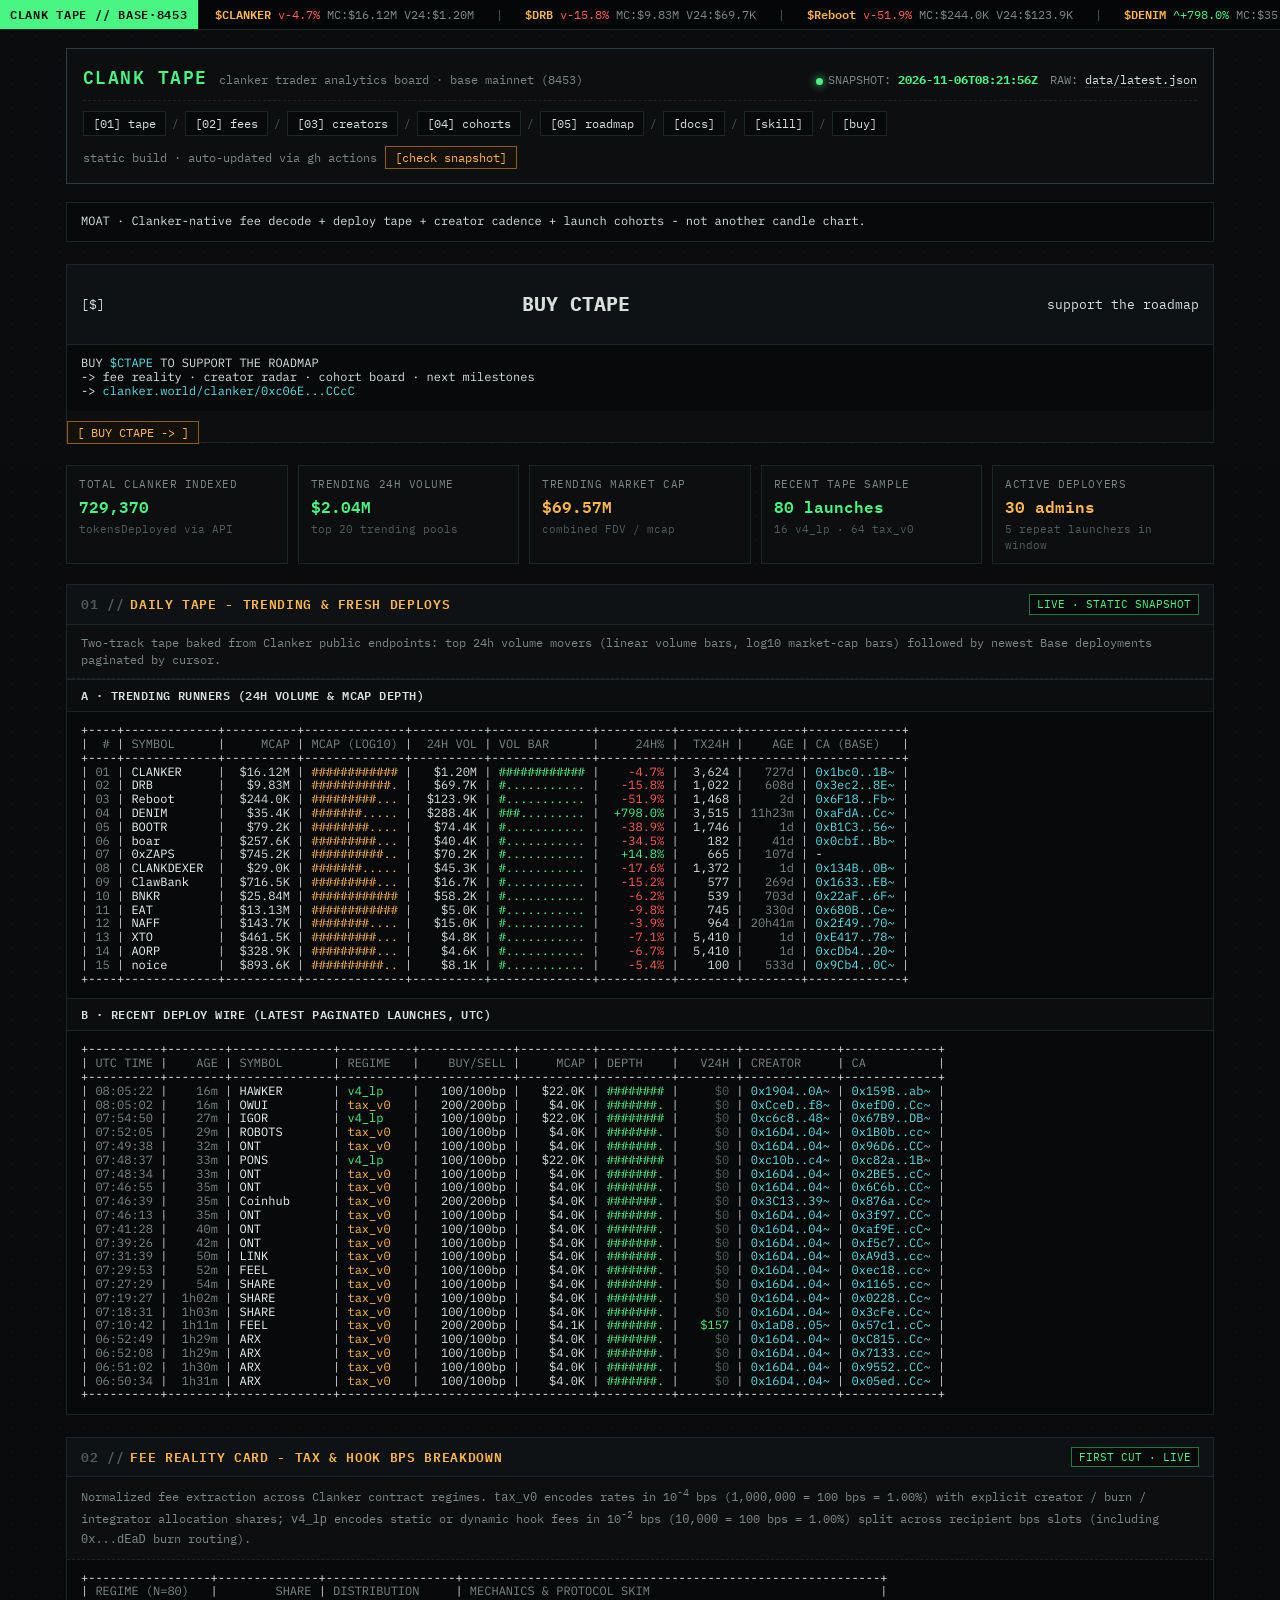
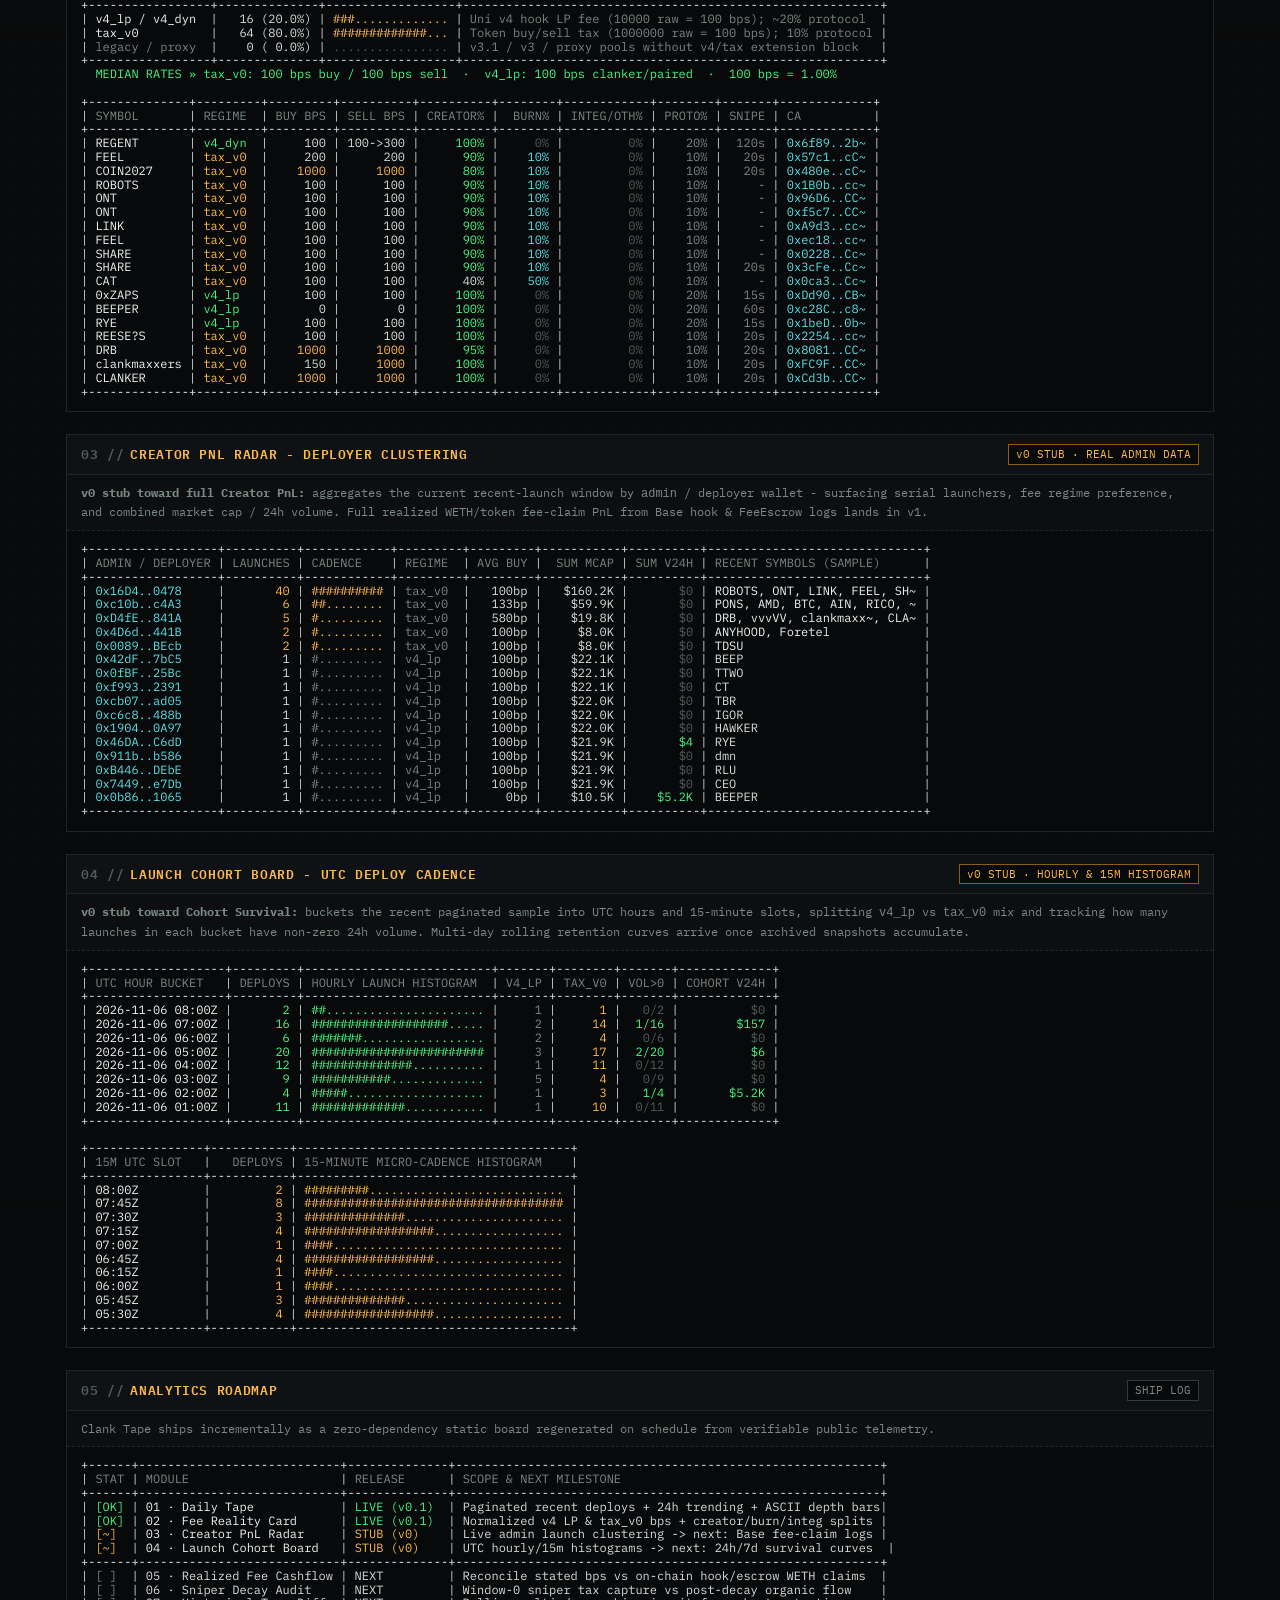
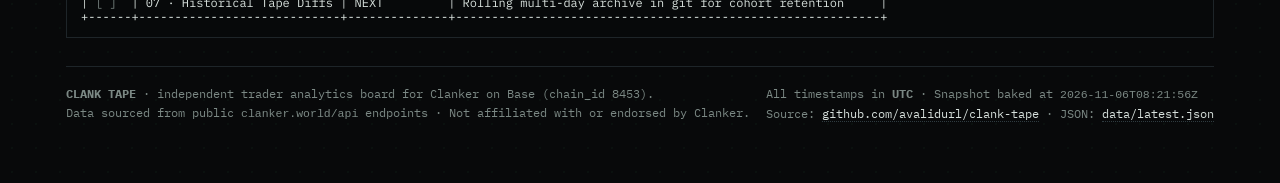
==== commit 83a7de60: "chore(tape): snapshot midday refresh 2026-11-06" ====
--- a/index.html
+++ b/index.html
@@ -20,7 +20,7 @@
   <div class="tape-ribbon" role="region" aria-label="Trending Clanker ticker tape">
     <span class="tape-badge">CLANK TAPE // BASE·8453</span>
     <div class="marquee-viewport">
-      <div class="marquee-track" id="marquee-track"><span class="tick-item"><span class="tick-sym">$CLANKER</span> <span class="tick-dn">v-2.1%</span> <span class="c-dim">MC:$16.41M V24:$1.34M</span><span class="tick-sep">|</span></span><span class="tick-item"><span class="tick-sym">$0xZAPS</span> <span class="tick-up">^+14.9%</span> <span class="c-dim">MC:$736.6K V24:$68.3K</span><span class="tick-sep">|</span></span><span class="tick-item"><span class="tick-sym">$DENIM</span> <span class="tick-up">^+1029.9%</span> <span class="c-dim">MC:$44.6K V24:$279.5K</span><span class="tick-sep">|</span></span><span class="tick-item"><span class="tick-sym">$Reboot</span> <span class="tick-dn">v-52.7%</span> <span class="c-dim">MC:$259.7K V24:$136.5K</span><span class="tick-sep">|</span></span><span class="tick-item"><span class="tick-sym">$DRB</span> <span class="tick-dn">v-16.6%</span> <span class="c-dim">MC:$9.76M V24:$68.2K</span><span class="tick-sep">|</span></span><span class="tick-item"><span class="tick-sym">$BOOTR</span> <span class="tick-dn">v-47.7%</span> <span class="c-dim">MC:$71.6K V24:$84.5K</span><span class="tick-sep">|</span></span><span class="tick-item"><span class="tick-sym">$ClawBank</span> <span class="tick-dn">v-15.9%</span> <span class="c-dim">MC:$718.1K V24:$18.5K</span><span class="tick-sep">|</span></span><span class="tick-item"><span class="tick-sym">$boar</span> <span class="tick-dn">v-31.3%</span> <span class="c-dim">MC:$253.0K V24:$39.4K</span><span class="tick-sep">|</span></span><span class="tick-item"><span class="tick-sym">$CLANKDEXER</span> <span class="tick-dn">v-12.6%</span> <span class="c-dim">MC:$31.7K V24:$49.6K</span><span class="tick-sep">|</span></span><span class="tick-item"><span class="tick-sym">$EAT</span> <span class="tick-dn">v-9.6%</span> <span class="c-dim">MC:$13.17M V24:$3.0K</span><span class="tick-sep">|</span></span><span class="tick-item"><span class="tick-sym">$BNKR</span> <span class="tick-dn">v-7.3%</span> <span class="c-dim">MC:$26.06M V24:$61.1K</span><span class="tick-sep">|</span></span><span class="tick-item"><span class="tick-sym">$XTO</span> <span class="tick-dn">v-6.8%</span> <span class="c-dim">MC:$463.8K V24:$5.8K</span><span class="tick-sep">|</span></span><span class="tick-item"><span class="tick-sym">$NAFF</span> <span class="tick-dn">v-3.5%</span> <span class="c-dim">MC:$144.4K V24:$15.0K</span><span class="tick-sep">|</span></span><span class="tick-item"><span class="tick-sym">$AORP</span> <span class="tick-dn">v-6.2%</span> <span class="c-dim">MC:$330.5K V24:$5.4K</span><span class="tick-sep">|</span></span><span class="tick-item"><span class="tick-sym">$noice</span> <span class="tick-dn">v-7.2%</span> <span class="c-dim">MC:$883.8K V24:$7.2K</span><span class="tick-sep">|</span></span><span class="tick-item"><span class="tick-sym">$BUTTER</span> <span class="tick-dn">v-61.8%</span> <span class="c-dim">MC:$9.3K V24:$5.3K</span><span class="tick-sep">|</span></span><span class="tick-item"><span class="tick-sym">$CLANKER</span> <span class="tick-dn">v-2.1%</span> <span class="c-dim">MC:$16.41M V24:$1.34M</span><span class="tick-sep">|</span></span><span class="tick-item"><span class="tick-sym">$0xZAPS</span> <span class="tick-up">^+14.9%</span> <span class="c-dim">MC:$736.6K V24:$68.3K</span><span class="tick-sep">|</span></span><span class="tick-item"><span class="tick-sym">$DENIM</span> <span class="tick-up">^+1029.9%</span> <span class="c-dim">MC:$44.6K V24:$279.5K</span><span class="tick-sep">|</span></span><span class="tick-item"><span class="tick-sym">$Reboot</span> <span class="tick-dn">v-52.7%</span> <span class="c-dim">MC:$259.7K V24:$136.5K</span><span class="tick-sep">|</span></span><span class="tick-item"><span class="tick-sym">$DRB</span> <span class="tick-dn">v-16.6%</span> <span class="c-dim">MC:$9.76M V24:$68.2K</span><span class="tick-sep">|</span></span><span class="tick-item"><span class="tick-sym">$BOOTR</span> <span class="tick-dn">v-47.7%</span> <span class="c-dim">MC:$71.6K V24:$84.5K</span><span class="tick-sep">|</span></span><span class="tick-item"><span class="tick-sym">$ClawBank</span> <span class="tick-dn">v-15.9%</span> <span class="c-dim">MC:$718.1K V24:$18.5K</span><span class="tick-sep">|</span></span><span class="tick-item"><span class="tick-sym">$boar</span> <span class="tick-dn">v-31.3%</span> <span class="c-dim">MC:$253.0K V24:$39.4K</span><span class="tick-sep">|</span></span><span class="tick-item"><span class="tick-sym">$CLANKDEXER</span> <span class="tick-dn">v-12.6%</span> <span class="c-dim">MC:$31.7K V24:$49.6K</span><span class="tick-sep">|</span></span><span class="tick-item"><span class="tick-sym">$EAT</span> <span class="tick-dn">v-9.6%</span> <span class="c-dim">MC:$13.17M V24:$3.0K</span><span class="tick-sep">|</span></span><span class="tick-item"><span class="tick-sym">$BNKR</span> <span class="tick-dn">v-7.3%</span> <span class="c-dim">MC:$26.06M V24:$61.1K</span><span class="tick-sep">|</span></span><span class="tick-item"><span class="tick-sym">$XTO</span> <span class="tick-dn">v-6.8%</span> <span class="c-dim">MC:$463.8K V24:$5.8K</span><span class="tick-sep">|</span></span><span class="tick-item"><span class="tick-sym">$NAFF</span> <span class="tick-dn">v-3.5%</span> <span class="c-dim">MC:$144.4K V24:$15.0K</span><span class="tick-sep">|</span></span><span class="tick-item"><span class="tick-sym">$AORP</span> <span class="tick-dn">v-6.2%</span> <span class="c-dim">MC:$330.5K V24:$5.4K</span><span class="tick-sep">|</span></span><span class="tick-item"><span class="tick-sym">$noice</span> <span class="tick-dn">v-7.2%</span> <span class="c-dim">MC:$883.8K V24:$7.2K</span><span class="tick-sep">|</span></span><span class="tick-item"><span class="tick-sym">$BUTTER</span> <span class="tick-dn">v-61.8%</span> <span class="c-dim">MC:$9.3K V24:$5.3K</span><span class="tick-sep">|</span></span></div>
+      <div class="marquee-track" id="marquee-track"><span class="tick-item"><span class="tick-sym">$CLANKER</span> <span class="tick-dn">v-4.7%</span> <span class="c-dim">MC:$16.12M V24:$1.20M</span><span class="tick-sep">|</span></span><span class="tick-item"><span class="tick-sym">$DRB</span> <span class="tick-dn">v-15.8%</span> <span class="c-dim">MC:$9.83M V24:$69.7K</span><span class="tick-sep">|</span></span><span class="tick-item"><span class="tick-sym">$Reboot</span> <span class="tick-dn">v-51.9%</span> <span class="c-dim">MC:$244.0K V24:$123.9K</span><span class="tick-sep">|</span></span><span class="tick-item"><span class="tick-sym">$DENIM</span> <span class="tick-up">^+798.0%</span> <span class="c-dim">MC:$35.4K V24:$288.4K</span><span class="tick-sep">|</span></span><span class="tick-item"><span class="tick-sym">$BOOTR</span> <span class="tick-dn">v-38.9%</span> <span class="c-dim">MC:$79.2K V24:$74.4K</span><span class="tick-sep">|</span></span><span class="tick-item"><span class="tick-sym">$boar</span> <span class="tick-dn">v-34.5%</span> <span class="c-dim">MC:$257.6K V24:$40.4K</span><span class="tick-sep">|</span></span><span class="tick-item"><span class="tick-sym">$0xZAPS</span> <span class="tick-up">^+14.8%</span> <span class="c-dim">MC:$745.2K V24:$70.2K</span><span class="tick-sep">|</span></span><span class="tick-item"><span class="tick-sym">$CLANKDEXER</span> <span class="tick-dn">v-17.6%</span> <span class="c-dim">MC:$29.0K V24:$45.3K</span><span class="tick-sep">|</span></span><span class="tick-item"><span class="tick-sym">$ClawBank</span> <span class="tick-dn">v-15.2%</span> <span class="c-dim">MC:$716.5K V24:$16.7K</span><span class="tick-sep">|</span></span><span class="tick-item"><span class="tick-sym">$BNKR</span> <span class="tick-dn">v-6.2%</span> <span class="c-dim">MC:$25.84M V24:$58.2K</span><span class="tick-sep">|</span></span><span class="tick-item"><span class="tick-sym">$EAT</span> <span class="tick-dn">v-9.8%</span> <span class="c-dim">MC:$13.13M V24:$5.0K</span><span class="tick-sep">|</span></span><span class="tick-item"><span class="tick-sym">$NAFF</span> <span class="tick-dn">v-3.9%</span> <span class="c-dim">MC:$143.7K V24:$15.0K</span><span class="tick-sep">|</span></span><span class="tick-item"><span class="tick-sym">$XTO</span> <span class="tick-dn">v-7.1%</span> <span class="c-dim">MC:$461.5K V24:$4.8K</span><span class="tick-sep">|</span></span><span class="tick-item"><span class="tick-sym">$AORP</span> <span class="tick-dn">v-6.7%</span> <span class="c-dim">MC:$328.9K V24:$4.6K</span><span class="tick-sep">|</span></span><span class="tick-item"><span class="tick-sym">$noice</span> <span class="tick-dn">v-5.4%</span> <span class="c-dim">MC:$893.6K V24:$8.1K</span><span class="tick-sep">|</span></span><span class="tick-item"><span class="tick-sym">$TRC20COIN</span> <span class="tick-dn">v-8.1%</span> <span class="c-dim">MC:$28.0K V24:$1.3K</span><span class="tick-sep">|</span></span><span class="tick-item"><span class="tick-sym">$CLANKER</span> <span class="tick-dn">v-4.7%</span> <span class="c-dim">MC:$16.12M V24:$1.20M</span><span class="tick-sep">|</span></span><span class="tick-item"><span class="tick-sym">$DRB</span> <span class="tick-dn">v-15.8%</span> <span class="c-dim">MC:$9.83M V24:$69.7K</span><span class="tick-sep">|</span></span><span class="tick-item"><span class="tick-sym">$Reboot</span> <span class="tick-dn">v-51.9%</span> <span class="c-dim">MC:$244.0K V24:$123.9K</span><span class="tick-sep">|</span></span><span class="tick-item"><span class="tick-sym">$DENIM</span> <span class="tick-up">^+798.0%</span> <span class="c-dim">MC:$35.4K V24:$288.4K</span><span class="tick-sep">|</span></span><span class="tick-item"><span class="tick-sym">$BOOTR</span> <span class="tick-dn">v-38.9%</span> <span class="c-dim">MC:$79.2K V24:$74.4K</span><span class="tick-sep">|</span></span><span class="tick-item"><span class="tick-sym">$boar</span> <span class="tick-dn">v-34.5%</span> <span class="c-dim">MC:$257.6K V24:$40.4K</span><span class="tick-sep">|</span></span><span class="tick-item"><span class="tick-sym">$0xZAPS</span> <span class="tick-up">^+14.8%</span> <span class="c-dim">MC:$745.2K V24:$70.2K</span><span class="tick-sep">|</span></span><span class="tick-item"><span class="tick-sym">$CLANKDEXER</span> <span class="tick-dn">v-17.6%</span> <span class="c-dim">MC:$29.0K V24:$45.3K</span><span class="tick-sep">|</span></span><span class="tick-item"><span class="tick-sym">$ClawBank</span> <span class="tick-dn">v-15.2%</span> <span class="c-dim">MC:$716.5K V24:$16.7K</span><span class="tick-sep">|</span></span><span class="tick-item"><span class="tick-sym">$BNKR</span> <span class="tick-dn">v-6.2%</span> <span class="c-dim">MC:$25.84M V24:$58.2K</span><span class="tick-sep">|</span></span><span class="tick-item"><span class="tick-sym">$EAT</span> <span class="tick-dn">v-9.8%</span> <span class="c-dim">MC:$13.13M V24:$5.0K</span><span class="tick-sep">|</span></span><span class="tick-item"><span class="tick-sym">$NAFF</span> <span class="tick-dn">v-3.9%</span> <span class="c-dim">MC:$143.7K V24:$15.0K</span><span class="tick-sep">|</span></span><span class="tick-item"><span class="tick-sym">$XTO</span> <span class="tick-dn">v-7.1%</span> <span class="c-dim">MC:$461.5K V24:$4.8K</span><span class="tick-sep">|</span></span><span class="tick-item"><span class="tick-sym">$AORP</span> <span class="tick-dn">v-6.7%</span> <span class="c-dim">MC:$328.9K V24:$4.6K</span><span class="tick-sep">|</span></span><span class="tick-item"><span class="tick-sym">$noice</span> <span class="tick-dn">v-5.4%</span> <span class="c-dim">MC:$893.6K V24:$8.1K</span><span class="tick-sep">|</span></span><span class="tick-item"><span class="tick-sym">$TRC20COIN</span> <span class="tick-dn">v-8.1%</span> <span class="c-dim">MC:$28.0K V24:$1.3K</span><span class="tick-sep">|</span></span></div>
     </div>
   </div>
 
@@ -32,7 +32,7 @@
           <span class="brand-sub">clanker trader analytics board · base mainnet (8453)</span>
         </div>
         <div class="status-cluster">
-          <span><span class="dot-live"></span>SNAPSHOT: <strong id="snap-ts" class="c-grn">2026-11-06T04:35:05Z</strong></span>
+          <span><span class="dot-live"></span>SNAPSHOT: <strong id="snap-ts" class="c-grn">2026-11-06T08:21:56Z</strong></span>
           <span>RAW: <a href="data/latest.json">data/latest.json</a></span>
         </div>
       </div>
@@ -88,23 +88,23 @@
       </div>
       <div class="kpi-cell">
         <span class="kpi-label">Trending 24h Volume</span>
-        <span class="kpi-val" id="kpi-tvol">$2.22M</span>
+        <span class="kpi-val" id="kpi-tvol">$2.04M</span>
         <span class="kpi-sub">top 20 trending pools</span>
       </div>
       <div class="kpi-cell">
         <span class="kpi-label">Trending Market Cap</span>
-        <span class="kpi-val amber" id="kpi-tmcap">$69.99M</span>
+        <span class="kpi-val amber" id="kpi-tmcap">$69.57M</span>
         <span class="kpi-sub">combined FDV / mcap</span>
       </div>
       <div class="kpi-cell">
         <span class="kpi-label">Recent Tape Sample</span>
         <span class="kpi-val" id="kpi-sample">80 launches</span>
-        <span class="kpi-sub">25 v4_lp · 55 tax_v0</span>
+        <span class="kpi-sub">16 v4_lp · 64 tax_v0</span>
       </div>
       <div class="kpi-cell">
         <span class="kpi-label">Active Deployers</span>
-        <span class="kpi-val amber" id="kpi-creators">40 admins</span>
-        <span class="kpi-sub">13 repeat launchers in window</span>
+        <span class="kpi-val amber" id="kpi-creators">30 admins</span>
+        <span class="kpi-sub">5 repeat launchers in window</span>
       </div>
     </section>
 
@@ -121,48 +121,48 @@
       <pre class="ascii-wrap" aria-label="Trending Clanker tokens table">+----+-------------+----------+--------------+----------+--------------+----------+--------+--------+-------------+
 | <span class="c-dim"> #</span> | <span class="c-dim">SYMBOL     </span> | <span class="c-dim">    MCAP</span> | <span class="c-dim">MCAP (LOG10)</span> | <span class="c-dim"> 24H VOL</span> | <span class="c-dim">VOL BAR     </span> | <span class="c-dim">    24H%</span> | <span class="c-dim"> TX24H</span> | <span class="c-dim">   AGE</span> | <span class="c-dim">CA (BASE)  </span> |
 +----+-------------+----------+--------------+----------+--------------+----------+--------+--------+-------------+
-| <span class="c-dim">01</span> | <span class="c-bld">CLANKER    </span> |  $16.41M | <span class="c-amb">############</span> |   $1.34M | <span class="c-grn">############</span> | <span class="c-red">   -2.1%</span> |  4,063 | <span class="c-dim">  727d</span> | <a href="https://www.clanker.world/clanker/0x1bc0c42215582d5A085795f4baDbaC3ff36d1Bcb" target="_blank" rel="noopener">0x1bc0..1B~</a> |
-| <span class="c-dim">02</span> | <span class="c-bld">0xZAPS     </span> |  $736.6K | <span class="c-amb">#########...</span> |   $68.3K | <span class="c-grn">#...........</span> | <span class="c-grn">  +14.9%</span> |    613 | <span class="c-dim">  107d</span> | -           |
-| <span class="c-dim">03</span> | <span class="c-bld">DENIM      </span> |   $44.6K | <span class="c-amb">########....</span> |  $279.5K | <span class="c-grn">###.........</span> | <span class="c-grn">+1029.9%</span> |  3,350 | <span class="c-dim"> 7h36m</span> | <a href="https://www.clanker.world/clanker/0xaFdA71A7060018Bb052c73CAC5881f059fFeCccC" target="_blank" rel="noopener">0xaFdA..Cc~</a> |
-| <span class="c-dim">04</span> | <span class="c-bld">Reboot     </span> |  $259.7K | <span class="c-amb">#########...</span> |  $136.5K | <span class="c-grn">#...........</span> | <span class="c-red">  -52.7%</span> |  1,622 | <span class="c-dim">    2d</span> | <a href="https://www.clanker.world/clanker/0x6F18277E5566090Ad8Ab35e401ce9155739BFb07" target="_blank" rel="noopener">0x6F18..Fb~</a> |
-| <span class="c-dim">05</span> | <span class="c-bld">DRB        </span> |   $9.76M | <span class="c-amb">###########.</span> |   $68.2K | <span class="c-grn">#...........</span> | <span class="c-red">  -16.6%</span> |    977 | <span class="c-dim">  608d</span> | <a href="https://www.clanker.world/clanker/0x3ec2156D4c0A9CBdAB4a016633b7BcF6a8d68Ea2" target="_blank" rel="noopener">0x3ec2..8E~</a> |
-| <span class="c-dim">06</span> | <span class="c-bld">BOOTR      </span> |   $71.6K | <span class="c-amb">########....</span> |   $84.5K | <span class="c-grn">#...........</span> | <span class="c-red">  -47.7%</span> |  2,056 | <span class="c-dim">    1d</span> | <a href="https://www.clanker.world/clanker/0xB1C3a6ac90E324c4072aD4B2a71c5d9382F9565c" target="_blank" rel="noopener">0xB1C3..56~</a> |
-| <span class="c-dim">07</span> | <span class="c-bld">ClawBank   </span> |  $718.1K | <span class="c-amb">#########...</span> |   $18.5K | <span class="c-grn">#...........</span> | <span class="c-red">  -15.9%</span> |    625 | <span class="c-dim">  269d</span> | <a href="https://www.clanker.world/clanker/0x16332535E2c27da578bC2e82bEb09Ce9d3C8EB07" target="_blank" rel="noopener">0x1633..EB~</a> |
-| <span class="c-dim">08</span> | <span class="c-bld">boar       </span> |  $253.0K | <span class="c-amb">#########...</span> |   $39.4K | <span class="c-grn">#...........</span> | <span class="c-red">  -31.3%</span> |    176 | <span class="c-dim">   41d</span> | <a href="https://www.clanker.world/clanker/0x0cbf291Ba052174879d90bf781dF1A5F2BC5Bb07" target="_blank" rel="noopener">0x0cbf..Bb~</a> |
-| <span class="c-dim">09</span> | <span class="c-bld">CLANKDEXER </span> |   $31.7K | <span class="c-amb">#######.....</span> |   $49.6K | <span class="c-grn">#...........</span> | <span class="c-red">  -12.6%</span> |  1,508 | <span class="c-dim">    1d</span> | <a href="https://www.clanker.world/clanker/0x134BA967D5973baaFCD5aBBf459B91efF34e0B07" target="_blank" rel="noopener">0x134B..0B~</a> |
-| <span class="c-dim">10</span> | <span class="c-bld">EAT        </span> |  $13.17M | <span class="c-amb">############</span> |    $3.0K | <span class="c-grn">#...........</span> | <span class="c-red">   -9.6%</span> |    448 | <span class="c-dim">  330d</span> | <a href="https://www.clanker.world/clanker/0x680BC6ed5c7222E2f29bdBc87f8E8f3400D8Ce04" target="_blank" rel="noopener">0x680B..Ce~</a> |
-| <span class="c-dim">11</span> | <span class="c-bld">BNKR       </span> |  $26.06M | <span class="c-amb">############</span> |   $61.1K | <span class="c-grn">#...........</span> | <span class="c-red">   -7.3%</span> |    512 | <span class="c-dim">  702d</span> | <a href="https://www.clanker.world/clanker/0x22aF33FE49fD1Fa80c7149773dDe5890D3c76F3b" target="_blank" rel="noopener">0x22aF..6F~</a> |
-| <span class="c-dim">12</span> | <span class="c-bld">XTO        </span> |  $463.8K | <span class="c-amb">#########...</span> |    $5.8K | <span class="c-grn">#...........</span> | <span class="c-red">   -6.8%</span> |  6,779 | <span class="c-dim">    1d</span> | <a href="https://www.clanker.world/clanker/0xE4176F02127B8C929Ac0ccD66e24663a48aE78eA" target="_blank" rel="noopener">0xE417..78~</a> |
-| <span class="c-dim">13</span> | <span class="c-bld">NAFF       </span> |  $144.4K | <span class="c-amb">########....</span> |   $15.0K | <span class="c-grn">#...........</span> | <span class="c-red">   -3.5%</span> |    962 | <span class="c-dim">16h54m</span> | <a href="https://www.clanker.world/clanker/0x2f49Ae65d6606149d436E05bAeE6C8bFfAdE70E1" target="_blank" rel="noopener">0x2f49..70~</a> |
-| <span class="c-dim">14</span> | <span class="c-bld">AORP       </span> |  $330.5K | <span class="c-amb">#########...</span> |    $5.4K | <span class="c-grn">#...........</span> | <span class="c-red">   -6.2%</span> |  6,546 | <span class="c-dim">    1d</span> | <a href="https://www.clanker.world/clanker/0xcDb4F0511E6D4709ca18a6D2632242De7ac32078" target="_blank" rel="noopener">0xcDb4..20~</a> |
-| <span class="c-dim">15</span> | <span class="c-bld">noice      </span> |  $883.8K | <span class="c-amb">##########..</span> |    $7.2K | <span class="c-grn">#...........</span> | <span class="c-red">   -7.2%</span> |     95 | <span class="c-dim">  533d</span> | <a href="https://www.clanker.world/clanker/0x9Cb41FD9dC6891BAe8187029461bfAADF6CC0C69" target="_blank" rel="noopener">0x9Cb4..0C~</a> |
+| <span class="c-dim">01</span> | <span class="c-bld">CLANKER    </span> |  $16.12M | <span class="c-amb">############</span> |   $1.20M | <span class="c-grn">############</span> | <span class="c-red">   -4.7%</span> |  3,624 | <span class="c-dim">  727d</span> | <a href="https://www.clanker.world/clanker/0x1bc0c42215582d5A085795f4baDbaC3ff36d1Bcb" target="_blank" rel="noopener">0x1bc0..1B~</a> |
+| <span class="c-dim">02</span> | <span class="c-bld">DRB        </span> |   $9.83M | <span class="c-amb">###########.</span> |   $69.7K | <span class="c-grn">#...........</span> | <span class="c-red">  -15.8%</span> |  1,022 | <span class="c-dim">  608d</span> | <a href="https://www.clanker.world/clanker/0x3ec2156D4c0A9CBdAB4a016633b7BcF6a8d68Ea2" target="_blank" rel="noopener">0x3ec2..8E~</a> |
+| <span class="c-dim">03</span> | <span class="c-bld">Reboot     </span> |  $244.0K | <span class="c-amb">#########...</span> |  $123.9K | <span class="c-grn">#...........</span> | <span class="c-red">  -51.9%</span> |  1,468 | <span class="c-dim">    2d</span> | <a href="https://www.clanker.world/clanker/0x6F18277E5566090Ad8Ab35e401ce9155739BFb07" target="_blank" rel="noopener">0x6F18..Fb~</a> |
+| <span class="c-dim">04</span> | <span class="c-bld">DENIM      </span> |   $35.4K | <span class="c-amb">#######.....</span> |  $288.4K | <span class="c-grn">###.........</span> | <span class="c-grn"> +798.0%</span> |  3,515 | <span class="c-dim">11h23m</span> | <a href="https://www.clanker.world/clanker/0xaFdA71A7060018Bb052c73CAC5881f059fFeCccC" target="_blank" rel="noopener">0xaFdA..Cc~</a> |
+| <span class="c-dim">05</span> | <span class="c-bld">BOOTR      </span> |   $79.2K | <span class="c-amb">########....</span> |   $74.4K | <span class="c-grn">#...........</span> | <span class="c-red">  -38.9%</span> |  1,746 | <span class="c-dim">    1d</span> | <a href="https://www.clanker.world/clanker/0xB1C3a6ac90E324c4072aD4B2a71c5d9382F9565c" target="_blank" rel="noopener">0xB1C3..56~</a> |
+| <span class="c-dim">06</span> | <span class="c-bld">boar       </span> |  $257.6K | <span class="c-amb">#########...</span> |   $40.4K | <span class="c-grn">#...........</span> | <span class="c-red">  -34.5%</span> |    182 | <span class="c-dim">   41d</span> | <a href="https://www.clanker.world/clanker/0x0cbf291Ba052174879d90bf781dF1A5F2BC5Bb07" target="_blank" rel="noopener">0x0cbf..Bb~</a> |
+| <span class="c-dim">07</span> | <span class="c-bld">0xZAPS     </span> |  $745.2K | <span class="c-amb">##########..</span> |   $70.2K | <span class="c-grn">#...........</span> | <span class="c-grn">  +14.8%</span> |    665 | <span class="c-dim">  107d</span> | -           |
+| <span class="c-dim">08</span> | <span class="c-bld">CLANKDEXER </span> |   $29.0K | <span class="c-amb">#######.....</span> |   $45.3K | <span class="c-grn">#...........</span> | <span class="c-red">  -17.6%</span> |  1,372 | <span class="c-dim">    1d</span> | <a href="https://www.clanker.world/clanker/0x134BA967D5973baaFCD5aBBf459B91efF34e0B07" target="_blank" rel="noopener">0x134B..0B~</a> |
+| <span class="c-dim">09</span> | <span class="c-bld">ClawBank   </span> |  $716.5K | <span class="c-amb">#########...</span> |   $16.7K | <span class="c-grn">#...........</span> | <span class="c-red">  -15.2%</span> |    577 | <span class="c-dim">  269d</span> | <a href="https://www.clanker.world/clanker/0x16332535E2c27da578bC2e82bEb09Ce9d3C8EB07" target="_blank" rel="noopener">0x1633..EB~</a> |
+| <span class="c-dim">10</span> | <span class="c-bld">BNKR       </span> |  $25.84M | <span class="c-amb">############</span> |   $58.2K | <span class="c-grn">#...........</span> | <span class="c-red">   -6.2%</span> |    539 | <span class="c-dim">  703d</span> | <a href="https://www.clanker.world/clanker/0x22aF33FE49fD1Fa80c7149773dDe5890D3c76F3b" target="_blank" rel="noopener">0x22aF..6F~</a> |
+| <span class="c-dim">11</span> | <span class="c-bld">EAT        </span> |  $13.13M | <span class="c-amb">############</span> |    $5.0K | <span class="c-grn">#...........</span> | <span class="c-red">   -9.8%</span> |    745 | <span class="c-dim">  330d</span> | <a href="https://www.clanker.world/clanker/0x680BC6ed5c7222E2f29bdBc87f8E8f3400D8Ce04" target="_blank" rel="noopener">0x680B..Ce~</a> |
+| <span class="c-dim">12</span> | <span class="c-bld">NAFF       </span> |  $143.7K | <span class="c-amb">########....</span> |   $15.0K | <span class="c-grn">#...........</span> | <span class="c-red">   -3.9%</span> |    964 | <span class="c-dim">20h41m</span> | <a href="https://www.clanker.world/clanker/0x2f49Ae65d6606149d436E05bAeE6C8bFfAdE70E1" target="_blank" rel="noopener">0x2f49..70~</a> |
+| <span class="c-dim">13</span> | <span class="c-bld">XTO        </span> |  $461.5K | <span class="c-amb">#########...</span> |    $4.8K | <span class="c-grn">#...........</span> | <span class="c-red">   -7.1%</span> |  5,410 | <span class="c-dim">    1d</span> | <a href="https://www.clanker.world/clanker/0xE4176F02127B8C929Ac0ccD66e24663a48aE78eA" target="_blank" rel="noopener">0xE417..78~</a> |
+| <span class="c-dim">14</span> | <span class="c-bld">AORP       </span> |  $328.9K | <span class="c-amb">#########...</span> |    $4.6K | <span class="c-grn">#...........</span> | <span class="c-red">   -6.7%</span> |  5,410 | <span class="c-dim">    1d</span> | <a href="https://www.clanker.world/clanker/0xcDb4F0511E6D4709ca18a6D2632242De7ac32078" target="_blank" rel="noopener">0xcDb4..20~</a> |
+| <span class="c-dim">15</span> | <span class="c-bld">noice      </span> |  $893.6K | <span class="c-amb">##########..</span> |    $8.1K | <span class="c-grn">#...........</span> | <span class="c-red">   -5.4%</span> |    100 | <span class="c-dim">  533d</span> | <a href="https://www.clanker.world/clanker/0x9Cb41FD9dC6891BAe8187029461bfAADF6CC0C69" target="_blank" rel="noopener">0x9Cb4..0C~</a> |
 +----+-------------+----------+--------------+----------+--------------+----------+--------+--------+-------------+</pre>
       <div class="sub-head">B · RECENT DEPLOY WIRE (LATEST PAGINATED LAUNCHES, UTC)</div>
       <pre class="ascii-wrap" aria-label="Recent Clanker launches table">+----------+--------+--------------+----------+-------------+----------+----------+--------+-------------+-------------+
 | <span class="c-dim">UTC TIME</span> | <span class="c-dim">   AGE</span> | <span class="c-dim">SYMBOL      </span> | <span class="c-dim">REGIME  </span> | <span class="c-dim">   BUY/SELL</span> | <span class="c-dim">    MCAP</span> | <span class="c-dim">DEPTH   </span> | <span class="c-dim">  V24H</span> | <span class="c-dim">CREATOR    </span> | <span class="c-dim">CA         </span> |
 +----------+--------+--------------+----------+-------------+----------+----------+--------+-------------+-------------+
-| <span class="c-dim">04:34:26</span> | <span class="c-dim">   39s</span> | <span class="c-bld">COGE        </span> | <span class="c-amb">tax_v0  </span> |   100/100bp |    $4.0K | <span class="c-grn">#######.</span> | <span class="c-mut">    $0</span> | <a href="https://basescan.org/address/0xc10b29B9C9da241fc0D98a1900e8c58148D3c4A3" target="_blank" rel="noopener">0xc10b..c4~</a> | <a href="https://www.clanker.world/clanker/0xd094144752c1599b46FB65Fe490F61ccFD7BCcCc" target="_blank" rel="noopener">0xd094..Cc~</a> |
-| <span class="c-dim">04:29:30</span> | <span class="c-dim">    5m</span> | <span class="c-bld">AKE         </span> | <span class="c-amb">tax_v0  </span> |   100/100bp |    $4.0K | <span class="c-grn">#######.</span> | <span class="c-mut">    $0</span> | <a href="https://basescan.org/address/0xc8844b6D05f5758A355E765e9f9841D5D1953E16" target="_blank" rel="noopener">0xc884..3E~</a> | <a href="https://www.clanker.world/clanker/0x7Be38475f75414E80Bb283027e27018d87F5cccc" target="_blank" rel="noopener">0x7Be3..cc~</a> |
-| <span class="c-dim">03:47:38</span> | <span class="c-dim">   47m</span> | <span class="c-bld">US?DT       </span> | <span class="c-grn">v4_lp   </span> |   100/100bp |       $0 | <span class="c-grn">........</span> | <span class="c-mut">    $0</span> | <a href="https://basescan.org/address/0x1cA72992A3F9F5104c42c0152a26d7188903dEbe" target="_blank" rel="noopener">0x1cA7..dE~</a> | <a href="https://www.clanker.world/clanker/0xA84Ba7FAE47FA57B7fd2E047C41DE95f9eFc853C" target="_blank" rel="noopener">0xA84B..85~</a> |
-| <span class="c-dim">03:47:36</span> | <span class="c-dim">   47m</span> | <span class="c-bld">ANYHOOD     </span> | <span class="c-amb">tax_v0  </span> |   100/100bp |    $4.0K | <span class="c-grn">#######.</span> | <span class="c-mut">    $0</span> | <a href="https://basescan.org/address/0x4D6d463e1A6B8D267BbA27d16934AaA1a692441B" target="_blank" rel="noopener">0x4D6d..44~</a> | <a href="https://www.clanker.world/clanker/0x3e45d46778CE0B36b99E3FAEcB9232739EFDcccC" target="_blank" rel="noopener">0x3e45..cc~</a> |
-| <span class="c-dim">03:38:17</span> | <span class="c-dim">   56m</span> | <span class="c-bld">TBR         </span> | <span class="c-grn">v4_lp   </span> |   100/100bp |   $22.0K | <span class="c-grn">########</span> | <span class="c-mut">    $0</span> | <a href="https://basescan.org/address/0xcb07f0cf1cfD5d8d58BccE765C55B0c2079dad05" target="_blank" rel="noopener">0xcb07..ad~</a> | <a href="https://www.clanker.world/clanker/0x4124009d7C4E23B53F7223409596Da612a34dB07" target="_blank" rel="noopener">0x4124..dB~</a> |
-| <span class="c-dim">03:36:06</span> | <span class="c-dim">   58m</span> | <span class="c-bld">Foretel     </span> | <span class="c-amb">tax_v0  </span> |   100/100bp |    $4.0K | <span class="c-grn">#######.</span> | <span class="c-mut">    $0</span> | <a href="https://basescan.org/address/0x4D6d463e1A6B8D267BbA27d16934AaA1a692441B" target="_blank" rel="noopener">0x4D6d..44~</a> | <a href="https://www.clanker.world/clanker/0xfbF8B0AB4E9642aC4Eaee2dc5C17EAe8b551CccC" target="_blank" rel="noopener">0xfbF8..Cc~</a> |
-| <span class="c-dim">03:23:02</span> | <span class="c-dim"> 1h12m</span> | <span class="c-bld">boar        </span> | <span class="c-amb">tax_v0  </span> |   100/100bp |    $4.0K | <span class="c-grn">#######.</span> | <span class="c-mut">    $0</span> | <a href="https://basescan.org/address/0x16D4e81E840d00F4135f13d3273967B1D4d00478" target="_blank" rel="noopener">0x16D4..04~</a> | <a href="https://www.clanker.world/clanker/0x310e13f4d38211337d6A5c586e703C0E36FdCcCC" target="_blank" rel="noopener">0x310e..Cc~</a> |
-| <span class="c-dim">03:21:54</span> | <span class="c-dim"> 1h13m</span> | <span class="c-bld">Lumen       </span> | <span class="c-amb">tax_v0  </span> |   100/100bp |    $4.0K | <span class="c-grn">#######.</span> | <span class="c-mut">    $0</span> | <a href="https://basescan.org/address/0x16D4e81E840d00F4135f13d3273967B1D4d00478" target="_blank" rel="noopener">0x16D4..04~</a> | <a href="https://www.clanker.world/clanker/0x334596485c18B88aAa849fF927306DF1fCeCcCCc" target="_blank" rel="noopener">0x3345..cC~</a> |
-| <span class="c-dim">03:19:59</span> | <span class="c-dim"> 1h15m</span> | <span class="c-bld">USDT        </span> | <span class="c-grn">v4_lp   </span> |   100/100bp |       $0 | <span class="c-grn">........</span> | <span class="c-mut">    $0</span> | <a href="https://basescan.org/address/0x977de45acEA97a45C91864aE4fa5E3DC502E2916" target="_blank" rel="noopener">0x977d..29~</a> | <a href="https://www.clanker.world/clanker/0xCbB31E7C104eDfa824598f4bB7E7675bDB1aaB07" target="_blank" rel="noopener">0xCbB3..aB~</a> |
-| <span class="c-dim">03:15:48</span> | <span class="c-dim"> 1h19m</span> | <span class="c-bld">TTWO        </span> | <span class="c-grn">v4_lp   </span> |   100/100bp |   $22.1K | <span class="c-grn">########</span> | <span class="c-mut">    $0</span> | <a href="https://basescan.org/address/0x0fBF06edDDFab0946F146C0b0832943265EF25Bc" target="_blank" rel="noopener">0x0fBF..25~</a> | <a href="https://www.clanker.world/clanker/0x25bf654D30372f3F90996C85B074166d2cbFbB07" target="_blank" rel="noopener">0x25bf..bB~</a> |
-| <span class="c-dim">03:08:30</span> | <span class="c-dim"> 1h26m</span> | <span class="c-bld">BEEP        </span> | <span class="c-grn">v4_lp   </span> |   100/100bp |   $22.1K | <span class="c-grn">########</span> | <span class="c-mut">    $0</span> | <a href="https://basescan.org/address/0x42dF7168d928ae2042586CBA6c30385b96677bC5" target="_blank" rel="noopener">0x42dF..7b~</a> | <a href="https://www.clanker.world/clanker/0x2812eC9cC9C57474d0e050aBd83a8F7501E6Bb07" target="_blank" rel="noopener">0x2812..Bb~</a> |
-| <span class="c-dim">02:59:32</span> | <span class="c-dim"> 1h35m</span> | <span class="c-bld">BEEPER      </span> | <span class="c-grn">v4_lp   </span> |       0/0bp |   $13.4K | <span class="c-grn">########</span> | <span class="c-grn"> $5.1K</span> | <a href="https://basescan.org/address/0x0b864645E13C2DDd47CbA46FDd918a9f85d11065" target="_blank" rel="noopener">0x0b86..10~</a> | <a href="https://www.clanker.world/clanker/0xc28C05b60A4568118B92C420d4765d19e1aFc85a" target="_blank" rel="noopener">0xc28C..c8~</a> |
-| <span class="c-dim">02:29:38</span> | <span class="c-dim"> 2h05m</span> | <span class="c-bld">Groniz      </span> | <span class="c-amb">tax_v0  </span> |   100/100bp |    $4.0K | <span class="c-grn">#######.</span> | <span class="c-mut">    $0</span> | <a href="https://basescan.org/address/0xf408773641D7323b7a196e7cee6B5525AAAA4774" target="_blank" rel="noopener">0xf408..47~</a> | <a href="https://www.clanker.world/clanker/0x92505de31A03D888CE75128b2ae689dcAAA9CccC" target="_blank" rel="noopener">0x9250..Cc~</a> |
-| <span class="c-dim">02:11:00</span> | <span class="c-dim"> 2h24m</span> | <span class="c-bld">BTCS        </span> | <span class="c-amb">tax_v0  </span> |   100/100bp |    $4.0K | <span class="c-grn">#######.</span> | <span class="c-mut">    $0</span> | <a href="https://basescan.org/address/0x16D4e81E840d00F4135f13d3273967B1D4d00478" target="_blank" rel="noopener">0x16D4..04~</a> | <a href="https://www.clanker.world/clanker/0x68F90cc02A7F0927B84083b3666501d8BF27CcCc" target="_blank" rel="noopener">0x68F9..Cc~</a> |
-| <span class="c-dim">02:08:18</span> | <span class="c-dim"> 2h26m</span> | <span class="c-bld">CAT         </span> | <span class="c-amb">tax_v0  </span> |   100/100bp |    $4.0K | <span class="c-grn">#######.</span> | <span class="c-mut">    $0</span> | <a href="https://basescan.org/address/0x16D4e81E840d00F4135f13d3273967B1D4d00478" target="_blank" rel="noopener">0x16D4..04~</a> | <a href="https://www.clanker.world/clanker/0x0ca39D14da228bD87201Ab417FE513646Ae7CcCC" target="_blank" rel="noopener">0x0ca3..Cc~</a> |
-| <span class="c-dim">01:46:03</span> | <span class="c-dim"> 2h49m</span> | <span class="c-bld">vvvVV       </span> | <span class="c-amb">tax_v0  </span> | <span class="c-amb">  500/500bp</span> |    $4.0K | <span class="c-grn">#######.</span> | <span class="c-mut">    $0</span> | <a href="https://basescan.org/address/0xD4fE424a256375f9f7D260B6E0be7E38c416841A" target="_blank" rel="noopener">0xD4fE..84~</a> | <a href="https://www.clanker.world/clanker/0xF1D95Aef45eA74e26D4C52b599f7Cc01Acf0CCCC" target="_blank" rel="noopener">0xF1D9..CC~</a> |
-| <span class="c-dim">01:41:43</span> | <span class="c-dim"> 2h53m</span> | <span class="c-bld">clankmaxxers</span> | <span class="c-amb">tax_v0  </span> |  150/1000bp |    $4.0K | <span class="c-grn">#######.</span> | <span class="c-mut">    $0</span> | <a href="https://basescan.org/address/0xD4fE424a256375f9f7D260B6E0be7E38c416841A" target="_blank" rel="noopener">0xD4fE..84~</a> | <a href="https://www.clanker.world/clanker/0xFC9FA36806D936446db2167425B74656503fCCCC" target="_blank" rel="noopener">0xFC9F..CC~</a> |
-| <span class="c-dim">01:40:06</span> | <span class="c-dim"> 2h54m</span> | <span class="c-bld">CLANKER     </span> | <span class="c-amb">tax_v0  </span> | <span class="c-amb">1000/1000bp</span> |    $3.8K | <span class="c-grn">#######.</span> | <span class="c-mut">    $0</span> | <a href="https://basescan.org/address/0xD4fE424a256375f9f7D260B6E0be7E38c416841A" target="_blank" rel="noopener">0xD4fE..84~</a> | <a href="https://www.clanker.world/clanker/0xCd3b7cc4b9257Ad779D7485aed6002642d79CCCc" target="_blank" rel="noopener">0xCd3b..CC~</a> |
-| <span class="c-dim">01:39:33</span> | <span class="c-dim"> 2h55m</span> | <span class="c-bld">BTCS        </span> | <span class="c-amb">tax_v0  </span> |   100/100bp |    $4.0K | <span class="c-grn">#######.</span> | <span class="c-mut">    $0</span> | <a href="https://basescan.org/address/0x16D4e81E840d00F4135f13d3273967B1D4d00478" target="_blank" rel="noopener">0x16D4..04~</a> | <a href="https://www.clanker.world/clanker/0x9190743Fa0fd0640dbF8913576BCd44dE751ccCC" target="_blank" rel="noopener">0x9190..cc~</a> |
-| <span class="c-dim">01:37:30</span> | <span class="c-dim"> 2h57m</span> | <span class="c-bld">BDCI        </span> | <span class="c-amb">tax_v0  </span> |   100/100bp |    $4.0K | <span class="c-grn">#######.</span> | <span class="c-mut">    $0</span> | <a href="https://basescan.org/address/0x16D4e81E840d00F4135f13d3273967B1D4d00478" target="_blank" rel="noopener">0x16D4..04~</a> | <a href="https://www.clanker.world/clanker/0x6776102F5Fd13de65d71E2da1877a3715530CccC" target="_blank" rel="noopener">0x6776..Cc~</a> |
-| <span class="c-dim">01:37:13</span> | <span class="c-dim"> 2h57m</span> | <span class="c-bld">CT          </span> | <span class="c-grn">v4_lp   </span> |   100/100bp |   $22.1K | <span class="c-grn">########</span> | <span class="c-mut">    $0</span> | <a href="https://basescan.org/address/0xf993c5185dFe5d5547C9cb6c347C80fa70952391" target="_blank" rel="noopener">0xf993..23~</a> | <a href="https://www.clanker.world/clanker/0x2FB2bC1819434d2A920e60cdE2E8a1b80e477b07" target="_blank" rel="noopener">0x2FB2..7b~</a> |
-| <span class="c-dim">01:36:37</span> | <span class="c-dim"> 2h58m</span> | <span class="c-bld">BDCI        </span> | <span class="c-amb">tax_v0  </span> |   100/100bp |    $4.0K | <span class="c-grn">#######.</span> | <span class="c-mut">    $0</span> | <a href="https://basescan.org/address/0x16D4e81E840d00F4135f13d3273967B1D4d00478" target="_blank" rel="noopener">0x16D4..04~</a> | <a href="https://www.clanker.world/clanker/0xc94772d5F8b2F17ad9cc94ba128942d75B89Cccc" target="_blank" rel="noopener">0xc947..Cc~</a> |
+| <span class="c-dim">08:05:22</span> | <span class="c-dim">   16m</span> | <span class="c-bld">HAWKER      </span> | <span class="c-grn">v4_lp   </span> |   100/100bp |   $22.0K | <span class="c-grn">########</span> | <span class="c-mut">    $0</span> | <a href="https://basescan.org/address/0x1904831c1196c45520C172feD139245857730A97" target="_blank" rel="noopener">0x1904..0A~</a> | <a href="https://www.clanker.world/clanker/0x159B8A8630Dff8F788693bF0B41AB60601F0ab07" target="_blank" rel="noopener">0x159B..ab~</a> |
+| <span class="c-dim">08:05:02</span> | <span class="c-dim">   16m</span> | <span class="c-bld">OWUI        </span> | <span class="c-amb">tax_v0  </span> |   200/200bp |    $4.0K | <span class="c-grn">#######.</span> | <span class="c-mut">    $0</span> | <a href="https://basescan.org/address/0xCceDDe4423A1D79f7Ae0E623c8dE0231e3d6f851" target="_blank" rel="noopener">0xCceD..f8~</a> | <a href="https://www.clanker.world/clanker/0xefD0cB7369588a05DB8b92662f968bb969a2CcCC" target="_blank" rel="noopener">0xefD0..Cc~</a> |
+| <span class="c-dim">07:54:50</span> | <span class="c-dim">   27m</span> | <span class="c-bld">IGOR        </span> | <span class="c-grn">v4_lp   </span> |   100/100bp |   $22.0K | <span class="c-grn">########</span> | <span class="c-mut">    $0</span> | <a href="https://basescan.org/address/0xc6c8bc7810AAfb5Fe86D161bdE4d96302857488b" target="_blank" rel="noopener">0xc6c8..48~</a> | <a href="https://www.clanker.world/clanker/0x67B9dd2AF4C64D11d3EfdAE35CB7D8336c73DB07" target="_blank" rel="noopener">0x67B9..DB~</a> |
+| <span class="c-dim">07:52:05</span> | <span class="c-dim">   29m</span> | <span class="c-bld">ROBOTS      </span> | <span class="c-amb">tax_v0  </span> |   100/100bp |    $4.0K | <span class="c-grn">#######.</span> | <span class="c-mut">    $0</span> | <a href="https://basescan.org/address/0x16D4e81E840d00F4135f13d3273967B1D4d00478" target="_blank" rel="noopener">0x16D4..04~</a> | <a href="https://www.clanker.world/clanker/0x1B0b2c3CF0a01302E66c2e5151B985ED1BEccccc" target="_blank" rel="noopener">0x1B0b..cc~</a> |
+| <span class="c-dim">07:49:38</span> | <span class="c-dim">   32m</span> | <span class="c-bld">ONT         </span> | <span class="c-amb">tax_v0  </span> |   100/100bp |    $4.0K | <span class="c-grn">#######.</span> | <span class="c-mut">    $0</span> | <a href="https://basescan.org/address/0x16D4e81E840d00F4135f13d3273967B1D4d00478" target="_blank" rel="noopener">0x16D4..04~</a> | <a href="https://www.clanker.world/clanker/0x96D66afB2deA5Bc0A0f9A4626031f7e00020CCCC" target="_blank" rel="noopener">0x96D6..CC~</a> |
+| <span class="c-dim">07:48:37</span> | <span class="c-dim">   33m</span> | <span class="c-bld">PONS        </span> | <span class="c-grn">v4_lp   </span> |   100/100bp |   $22.0K | <span class="c-grn">########</span> | <span class="c-mut">    $0</span> | <a href="https://basescan.org/address/0xc10b29B9C9da241fc0D98a1900e8c58148D3c4A3" target="_blank" rel="noopener">0xc10b..c4~</a> | <a href="https://www.clanker.world/clanker/0xc82ab6dB7b9f870d16DC0B6CA95a1c2B77271B07" target="_blank" rel="noopener">0xc82a..1B~</a> |
+| <span class="c-dim">07:48:34</span> | <span class="c-dim">   33m</span> | <span class="c-bld">ONT         </span> | <span class="c-amb">tax_v0  </span> |   100/100bp |    $4.0K | <span class="c-grn">#######.</span> | <span class="c-mut">    $0</span> | <a href="https://basescan.org/address/0x16D4e81E840d00F4135f13d3273967B1D4d00478" target="_blank" rel="noopener">0x16D4..04~</a> | <a href="https://www.clanker.world/clanker/0x2BE58C48e0DD9A25C2aA53b8Ff512e2a9F5BcCCc" target="_blank" rel="noopener">0x2BE5..cC~</a> |
+| <span class="c-dim">07:46:55</span> | <span class="c-dim">   35m</span> | <span class="c-bld">ONT         </span> | <span class="c-amb">tax_v0  </span> |   100/100bp |    $4.0K | <span class="c-grn">#######.</span> | <span class="c-mut">    $0</span> | <a href="https://basescan.org/address/0x16D4e81E840d00F4135f13d3273967B1D4d00478" target="_blank" rel="noopener">0x16D4..04~</a> | <a href="https://www.clanker.world/clanker/0x6C6b0B876E19754a3f9cbCa41d66E676469bCCcc" target="_blank" rel="noopener">0x6C6b..CC~</a> |
+| <span class="c-dim">07:46:39</span> | <span class="c-dim">   35m</span> | <span class="c-bld">Coinhub     </span> | <span class="c-amb">tax_v0  </span> |   200/200bp |    $4.0K | <span class="c-grn">#######.</span> | <span class="c-mut">    $0</span> | <a href="https://basescan.org/address/0x3C135EE40DCbCc1d0538E9729bAabba4a3eC39b3" target="_blank" rel="noopener">0x3C13..39~</a> | <a href="https://www.clanker.world/clanker/0x876aB1330b250227d5B385162b5D86619d7ACccC" target="_blank" rel="noopener">0x876a..Cc~</a> |
+| <span class="c-dim">07:46:13</span> | <span class="c-dim">   35m</span> | <span class="c-bld">ONT         </span> | <span class="c-amb">tax_v0  </span> |   100/100bp |    $4.0K | <span class="c-grn">#######.</span> | <span class="c-mut">    $0</span> | <a href="https://basescan.org/address/0x16D4e81E840d00F4135f13d3273967B1D4d00478" target="_blank" rel="noopener">0x16D4..04~</a> | <a href="https://www.clanker.world/clanker/0x3f97c53a608cc4e4f53f05cA0C39d0a4CD54CCcc" target="_blank" rel="noopener">0x3f97..CC~</a> |
+| <span class="c-dim">07:41:28</span> | <span class="c-dim">   40m</span> | <span class="c-bld">ONT         </span> | <span class="c-amb">tax_v0  </span> |   100/100bp |    $4.0K | <span class="c-grn">#######.</span> | <span class="c-mut">    $0</span> | <a href="https://basescan.org/address/0x16D4e81E840d00F4135f13d3273967B1D4d00478" target="_blank" rel="noopener">0x16D4..04~</a> | <a href="https://www.clanker.world/clanker/0xaf9E53Cb71b770EeF85aB652B1a33cdBBC4FcCCC" target="_blank" rel="noopener">0xaf9E..cC~</a> |
+| <span class="c-dim">07:39:26</span> | <span class="c-dim">   42m</span> | <span class="c-bld">ONT         </span> | <span class="c-amb">tax_v0  </span> |   100/100bp |    $4.0K | <span class="c-grn">#######.</span> | <span class="c-mut">    $0</span> | <a href="https://basescan.org/address/0x16D4e81E840d00F4135f13d3273967B1D4d00478" target="_blank" rel="noopener">0x16D4..04~</a> | <a href="https://www.clanker.world/clanker/0xf5c7512Dcb91a11258b499EE940526C7A841CCCC" target="_blank" rel="noopener">0xf5c7..CC~</a> |
+| <span class="c-dim">07:31:39</span> | <span class="c-dim">   50m</span> | <span class="c-bld">LINK        </span> | <span class="c-amb">tax_v0  </span> |   100/100bp |    $4.0K | <span class="c-grn">#######.</span> | <span class="c-mut">    $0</span> | <a href="https://basescan.org/address/0x16D4e81E840d00F4135f13d3273967B1D4d00478" target="_blank" rel="noopener">0x16D4..04~</a> | <a href="https://www.clanker.world/clanker/0xA9d34936F523E4978eE6a59f0AD4D911085AccCc" target="_blank" rel="noopener">0xA9d3..cc~</a> |
+| <span class="c-dim">07:29:53</span> | <span class="c-dim">   52m</span> | <span class="c-bld">FEEL        </span> | <span class="c-amb">tax_v0  </span> |   100/100bp |    $4.0K | <span class="c-grn">#######.</span> | <span class="c-mut">    $0</span> | <a href="https://basescan.org/address/0x16D4e81E840d00F4135f13d3273967B1D4d00478" target="_blank" rel="noopener">0x16D4..04~</a> | <a href="https://www.clanker.world/clanker/0xec181bD2311508DebE11c88026186eBDc3bdcccc" target="_blank" rel="noopener">0xec18..cc~</a> |
+| <span class="c-dim">07:27:29</span> | <span class="c-dim">   54m</span> | <span class="c-bld">SHARE       </span> | <span class="c-amb">tax_v0  </span> |   100/100bp |    $4.0K | <span class="c-grn">#######.</span> | <span class="c-mut">    $0</span> | <a href="https://basescan.org/address/0x16D4e81E840d00F4135f13d3273967B1D4d00478" target="_blank" rel="noopener">0x16D4..04~</a> | <a href="https://www.clanker.world/clanker/0x116558548581C41f662e451f2Af6F1eed34FccCc" target="_blank" rel="noopener">0x1165..cc~</a> |
+| <span class="c-dim">07:19:27</span> | <span class="c-dim"> 1h02m</span> | <span class="c-bld">SHARE       </span> | <span class="c-amb">tax_v0  </span> |   100/100bp |    $4.0K | <span class="c-grn">#######.</span> | <span class="c-mut">    $0</span> | <a href="https://basescan.org/address/0x16D4e81E840d00F4135f13d3273967B1D4d00478" target="_blank" rel="noopener">0x16D4..04~</a> | <a href="https://www.clanker.world/clanker/0x0228F433e5836056214590dcE94F39f878c2CcCC" target="_blank" rel="noopener">0x0228..Cc~</a> |
+| <span class="c-dim">07:18:31</span> | <span class="c-dim"> 1h03m</span> | <span class="c-bld">SHARE       </span> | <span class="c-amb">tax_v0  </span> |   100/100bp |    $4.0K | <span class="c-grn">#######.</span> | <span class="c-mut">    $0</span> | <a href="https://basescan.org/address/0x16D4e81E840d00F4135f13d3273967B1D4d00478" target="_blank" rel="noopener">0x16D4..04~</a> | <a href="https://www.clanker.world/clanker/0x3cFe0bF7Aa2719D2f25da2AD964246721c3DCccc" target="_blank" rel="noopener">0x3cFe..Cc~</a> |
+| <span class="c-dim">07:10:42</span> | <span class="c-dim"> 1h11m</span> | <span class="c-bld">FEEL        </span> | <span class="c-amb">tax_v0  </span> |   200/200bp |    $4.1K | <span class="c-grn">#######.</span> | <span class="c-grn">  $157</span> | <a href="https://basescan.org/address/0x1aD8Fa26101c79A87d9e0336553185380D750583" target="_blank" rel="noopener">0x1aD8..05~</a> | <a href="https://www.clanker.world/clanker/0x57c136470dA6987BF219332d3B2f12A4deDacCCC" target="_blank" rel="noopener">0x57c1..cC~</a> |
+| <span class="c-dim">06:52:49</span> | <span class="c-dim"> 1h29m</span> | <span class="c-bld">ARX         </span> | <span class="c-amb">tax_v0  </span> |   100/100bp |    $4.0K | <span class="c-grn">#######.</span> | <span class="c-mut">    $0</span> | <a href="https://basescan.org/address/0x16D4e81E840d00F4135f13d3273967B1D4d00478" target="_blank" rel="noopener">0x16D4..04~</a> | <a href="https://www.clanker.world/clanker/0xC8159c038010D90a5AB806e7499E66326FE4CccC" target="_blank" rel="noopener">0xC815..Cc~</a> |
+| <span class="c-dim">06:52:08</span> | <span class="c-dim"> 1h29m</span> | <span class="c-bld">ARX         </span> | <span class="c-amb">tax_v0  </span> |   100/100bp |    $4.0K | <span class="c-grn">#######.</span> | <span class="c-mut">    $0</span> | <a href="https://basescan.org/address/0x16D4e81E840d00F4135f13d3273967B1D4d00478" target="_blank" rel="noopener">0x16D4..04~</a> | <a href="https://www.clanker.world/clanker/0x713329413FF7C893aB412a2997E95B01bB6DccCc" target="_blank" rel="noopener">0x7133..cc~</a> |
+| <span class="c-dim">06:51:02</span> | <span class="c-dim"> 1h30m</span> | <span class="c-bld">ARX         </span> | <span class="c-amb">tax_v0  </span> |   100/100bp |    $4.0K | <span class="c-grn">#######.</span> | <span class="c-mut">    $0</span> | <a href="https://basescan.org/address/0x16D4e81E840d00F4135f13d3273967B1D4d00478" target="_blank" rel="noopener">0x16D4..04~</a> | <a href="https://www.clanker.world/clanker/0x9552f8A9CaDB828CEcfbD958A07C19d1e516CCcC" target="_blank" rel="noopener">0x9552..CC~</a> |
+| <span class="c-dim">06:50:34</span> | <span class="c-dim"> 1h31m</span> | <span class="c-bld">ARX         </span> | <span class="c-amb">tax_v0  </span> |   100/100bp |    $4.0K | <span class="c-grn">#######.</span> | <span class="c-mut">    $0</span> | <a href="https://basescan.org/address/0x16D4e81E840d00F4135f13d3273967B1D4d00478" target="_blank" rel="noopener">0x16D4..04~</a> | <a href="https://www.clanker.world/clanker/0x05edA2eD3F2719A6Aa158c50Fa0cdE49a2AfCccc" target="_blank" rel="noopener">0x05ed..Cc~</a> |
 +----------+--------+--------------+----------+-------------+----------+----------+--------+-------------+-------------+</pre>
     </section>
 
@@ -178,8 +178,8 @@
       <pre class="ascii-wrap" aria-label="Fee reality summary and per-token bps breakdown">+-----------------+--------------+------------------+----------------------------------------------------------+
 | <span class="c-dim">REGIME (N=80)  </span> | <span class="c-dim">       SHARE</span> | <span class="c-dim">DISTRIBUTION    </span> | <span class="c-dim">MECHANICS &amp; PROTOCOL SKIM                               </span> |
 +-----------------+--------------+------------------+----------------------------------------------------------+
-| <span class="c-bld">v4_lp / v4_dyn </span> |   25 (31.2%) | <span class="c-amb">#####...........</span> | <span class="c-dim">Uni v4 hook LP fee (10000 raw = 100 bps); ~20% protocol </span> |
-| <span class="c-bld">tax_v0         </span> |   55 (68.8%) | <span class="c-amb">###########.....</span> | <span class="c-dim">Token buy/sell tax (1000000 raw = 100 bps); 10% protocol</span> |
+| <span class="c-bld">v4_lp / v4_dyn </span> |   16 (20.0%) | <span class="c-amb">###.............</span> | <span class="c-dim">Uni v4 hook LP fee (10000 raw = 100 bps); ~20% protocol </span> |
+| <span class="c-bld">tax_v0         </span> |   64 (80.0%) | <span class="c-amb">#############...</span> | <span class="c-dim">Token buy/sell tax (1000000 raw = 100 bps); 10% protocol</span> |
 | <span class="c-dim">legacy / proxy </span> |    0 ( 0.0%) | <span class="c-mut">................</span> | <span class="c-dim">v3.1 / v3 / proxy pools without v4/tax extension block  </span> |
 +-----------------+--------------+------------------+----------------------------------------------------------+
 <span class="c-grn">  MEDIAN RATES » tax_v0: 100 bps buy / 100 bps sell  ·  v4_lp: 100 bps clanker/paired  ·  100 bps = 1.00%</span>
@@ -188,23 +188,23 @@
 | <span class="c-dim">SYMBOL      </span> | <span class="c-dim">REGIME </span> | <span class="c-dim">BUY BPS</span> | <span class="c-dim">SELL BPS</span> | <span class="c-dim">CREATOR%</span> | <span class="c-dim"> BURN%</span> | <span class="c-dim">INTEG/OTH%</span> | <span class="c-dim">PROTO%</span> | <span class="c-dim">SNIPE</span> | <span class="c-dim">CA         </span> |
 +--------------+---------+---------+----------+----------+--------+------------+--------+-------+-------------+
 | <span class="c-bld">REGENT      </span> | <span class="c-grn">v4_dyn </span> |     100 | 100-&gt;300 | <span class="c-grn">    100%</span> | <span class="c-mut">    0%</span> | <span class="c-mut">        0%</span> | <span class="c-dim">   20%</span> | <span class="c-dim"> 120s</span> | <a href="https://www.clanker.world/clanker/0x6f89bcA4eA5931EdFCB09786267b251DeE752b07" target="_blank" rel="noopener">0x6f89..2b~</a> |
-| <span class="c-bld">RBDG        </span> | <span class="c-grn">v4_lp  </span> |     100 |      100 | <span class="c-grn">     80%</span> | <span class="c-mut">    0%</span> | <span class="c-amb">       20%</span> | <span class="c-dim">   20%</span> | <span class="c-dim">   5s</span> | <a href="https://www.clanker.world/clanker/0x1C4c074682C0BDbcbC39cA3CB5A983fe3D00BA1B" target="_blank" rel="noopener">0x1C4c..BA~</a> |
-| <span class="c-bld">RBDG        </span> | <span class="c-grn">v4_lp  </span> |     100 |      100 | <span class="c-grn">     80%</span> | <span class="c-mut">    0%</span> | <span class="c-amb">       20%</span> | <span class="c-dim">   20%</span> | <span class="c-dim">   5s</span> | <a href="https://www.clanker.world/clanker/0x5B0E53EcacB16A6a64fCFe4d66ffB459708ec0E3" target="_blank" rel="noopener">0x5B0E..c0~</a> |
-| <span class="c-bld">TEMU        </span> | <span class="c-amb">tax_v0 </span> | <span class="c-amb">    300</span> | <span class="c-amb">     300</span> |      10% | <span class="c-cyn">   20%</span> | <span class="c-mut">        0%</span> | <span class="c-dim">   10%</span> | <span class="c-dim">  20s</span> | <a href="https://www.clanker.world/clanker/0x7CDb63E5879Cb79560D5286B57e3012af451cCcc" target="_blank" rel="noopener">0x7CDb..cC~</a> |
+| <span class="c-bld">FEEL        </span> | <span class="c-amb">tax_v0 </span> |     200 |      200 | <span class="c-grn">     90%</span> | <span class="c-cyn">   10%</span> | <span class="c-mut">        0%</span> | <span class="c-dim">   10%</span> | <span class="c-dim">  20s</span> | <a href="https://www.clanker.world/clanker/0x57c136470dA6987BF219332d3B2f12A4deDacCCC" target="_blank" rel="noopener">0x57c1..cC~</a> |
+| <span class="c-bld">COIN2027    </span> | <span class="c-amb">tax_v0 </span> | <span class="c-amb">   1000</span> | <span class="c-amb">    1000</span> | <span class="c-grn">     80%</span> | <span class="c-cyn">   10%</span> | <span class="c-mut">        0%</span> | <span class="c-dim">   10%</span> | <span class="c-dim">  20s</span> | <a href="https://www.clanker.world/clanker/0x480eb522eA97407868fcE1345B0dB16dE0e7cCCc" target="_blank" rel="noopener">0x480e..cC~</a> |
+| <span class="c-bld">ROBOTS      </span> | <span class="c-amb">tax_v0 </span> |     100 |      100 | <span class="c-grn">     90%</span> | <span class="c-cyn">   10%</span> | <span class="c-mut">        0%</span> | <span class="c-dim">   10%</span> | <span class="c-dim">    -</span> | <a href="https://www.clanker.world/clanker/0x1B0b2c3CF0a01302E66c2e5151B985ED1BEccccc" target="_blank" rel="noopener">0x1B0b..cc~</a> |
+| <span class="c-bld">ONT         </span> | <span class="c-amb">tax_v0 </span> |     100 |      100 | <span class="c-grn">     90%</span> | <span class="c-cyn">   10%</span> | <span class="c-mut">        0%</span> | <span class="c-dim">   10%</span> | <span class="c-dim">    -</span> | <a href="https://www.clanker.world/clanker/0x96D66afB2deA5Bc0A0f9A4626031f7e00020CCCC" target="_blank" rel="noopener">0x96D6..CC~</a> |
+| <span class="c-bld">ONT         </span> | <span class="c-amb">tax_v0 </span> |     100 |      100 | <span class="c-grn">     90%</span> | <span class="c-cyn">   10%</span> | <span class="c-mut">        0%</span> | <span class="c-dim">   10%</span> | <span class="c-dim">    -</span> | <a href="https://www.clanker.world/clanker/0xf5c7512Dcb91a11258b499EE940526C7A841CCCC" target="_blank" rel="noopener">0xf5c7..CC~</a> |
+| <span class="c-bld">LINK        </span> | <span class="c-amb">tax_v0 </span> |     100 |      100 | <span class="c-grn">     90%</span> | <span class="c-cyn">   10%</span> | <span class="c-mut">        0%</span> | <span class="c-dim">   10%</span> | <span class="c-dim">    -</span> | <a href="https://www.clanker.world/clanker/0xA9d34936F523E4978eE6a59f0AD4D911085AccCc" target="_blank" rel="noopener">0xA9d3..cc~</a> |
+| <span class="c-bld">FEEL        </span> | <span class="c-amb">tax_v0 </span> |     100 |      100 | <span class="c-grn">     90%</span> | <span class="c-cyn">   10%</span> | <span class="c-mut">        0%</span> | <span class="c-dim">   10%</span> | <span class="c-dim">    -</span> | <a href="https://www.clanker.world/clanker/0xec181bD2311508DebE11c88026186eBDc3bdcccc" target="_blank" rel="noopener">0xec18..cc~</a> |
+| <span class="c-bld">SHARE       </span> | <span class="c-amb">tax_v0 </span> |     100 |      100 | <span class="c-grn">     90%</span> | <span class="c-cyn">   10%</span> | <span class="c-mut">        0%</span> | <span class="c-dim">   10%</span> | <span class="c-dim">    -</span> | <a href="https://www.clanker.world/clanker/0x0228F433e5836056214590dcE94F39f878c2CcCC" target="_blank" rel="noopener">0x0228..Cc~</a> |
+| <span class="c-bld">SHARE       </span> | <span class="c-amb">tax_v0 </span> |     100 |      100 | <span class="c-grn">     90%</span> | <span class="c-cyn">   10%</span> | <span class="c-mut">        0%</span> | <span class="c-dim">   10%</span> | <span class="c-dim">  20s</span> | <a href="https://www.clanker.world/clanker/0x3cFe0bF7Aa2719D2f25da2AD964246721c3DCccc" target="_blank" rel="noopener">0x3cFe..Cc~</a> |
 | <span class="c-bld">CAT         </span> | <span class="c-amb">tax_v0 </span> |     100 |      100 |      40% | <span class="c-cyn">   50%</span> | <span class="c-mut">        0%</span> | <span class="c-dim">   10%</span> | <span class="c-dim">    -</span> | <a href="https://www.clanker.world/clanker/0x0ca39D14da228bD87201Ab417FE513646Ae7CcCC" target="_blank" rel="noopener">0x0ca3..Cc~</a> |
-| <span class="c-bld">Q           </span> | <span class="c-amb">tax_v0 </span> |     100 |      100 |       1% | <span class="c-cyn">   80%</span> | <span class="c-mut">        0%</span> | <span class="c-dim">   10%</span> | <span class="c-dim">  20s</span> | <a href="https://www.clanker.world/clanker/0x386aD80162D82dC51EE3b117adf670d9DD63ccCC" target="_blank" rel="noopener">0x386a..cc~</a> |
-| <span class="c-bld">GTPD        </span> | <span class="c-amb">tax_v0 </span> |     100 |      100 |      50% | <span class="c-cyn">   10%</span> | <span class="c-mut">        0%</span> | <span class="c-dim">   10%</span> | <span class="c-dim">  20s</span> | <a href="https://www.clanker.world/clanker/0xF1379846EfCe9A6B0812A204397F3cAaAb1ACCCc" target="_blank" rel="noopener">0xF137..CC~</a> |
 | <span class="c-bld">0xZAPS      </span> | <span class="c-grn">v4_lp  </span> |     100 |      100 | <span class="c-grn">    100%</span> | <span class="c-mut">    0%</span> | <span class="c-mut">        0%</span> | <span class="c-dim">   20%</span> | <span class="c-dim">  15s</span> | <a href="https://www.clanker.world/clanker/0xDd90bFa4adC7F4401E611AbaC692D939F9F4CB07" target="_blank" rel="noopener">0xDd90..CB~</a> |
 | <span class="c-bld">BEEPER      </span> | <span class="c-grn">v4_lp  </span> |       0 |        0 | <span class="c-grn">    100%</span> | <span class="c-mut">    0%</span> | <span class="c-mut">        0%</span> | <span class="c-dim">   20%</span> | <span class="c-dim">  60s</span> | <a href="https://www.clanker.world/clanker/0xc28C05b60A4568118B92C420d4765d19e1aFc85a" target="_blank" rel="noopener">0xc28C..c8~</a> |
-| <span class="c-bld">NOVEMBAG    </span> | <span class="c-grn">v4_lp  </span> |     100 |      100 | <span class="c-grn">    100%</span> | <span class="c-mut">    0%</span> | <span class="c-mut">        0%</span> | <span class="c-dim">   20%</span> | <span class="c-dim">  15s</span> | <a href="https://www.clanker.world/clanker/0xEa6c4F16b9107A2062832187f2d057F041cdCb07" target="_blank" rel="noopener">0xEa6c..Cb~</a> |
-| <span class="c-bld">DENIM       </span> | <span class="c-amb">tax_v0 </span> | <span class="c-amb">    500</span> | <span class="c-amb">     500</span> | <span class="c-grn">     90%</span> | <span class="c-mut">    0%</span> | <span class="c-mut">        0%</span> | <span class="c-dim">   10%</span> | <span class="c-dim">  20s</span> | <a href="https://www.clanker.world/clanker/0x6A2b5B38F26109D33bCE1a5C3886249E1986CccC" target="_blank" rel="noopener">0x6A2b..Cc~</a> |
-| <span class="c-bld">Baseposting </span> | <span class="c-amb">tax_v0 </span> | <span class="c-amb">    300</span> | <span class="c-amb">     300</span> |      50% | <span class="c-mut">    0%</span> | <span class="c-mut">        0%</span> | <span class="c-dim">   10%</span> | <span class="c-dim">  20s</span> | <a href="https://www.clanker.world/clanker/0x591E1a158662bb3076020b1Fb590cCcD8201cCcC" target="_blank" rel="noopener">0x591E..cC~</a> |
-| <span class="c-bld">XTEN        </span> | <span class="c-amb">tax_v0 </span> |     200 |      200 | <span class="c-grn">    100%</span> | <span class="c-mut">    0%</span> | <span class="c-mut">        0%</span> | <span class="c-dim">   10%</span> | <span class="c-dim">  20s</span> | <a href="https://www.clanker.world/clanker/0xA8f59765929ae4F512eCDf78247739FA74F4Cccc" target="_blank" rel="noopener">0xA8f5..Cc~</a> |
-| <span class="c-bld">BILL        </span> | <span class="c-amb">tax_v0 </span> |     200 |      200 |      70% | <span class="c-mut">    0%</span> | <span class="c-mut">        0%</span> | <span class="c-dim">   10%</span> | <span class="c-dim">  20s</span> | <a href="https://www.clanker.world/clanker/0xAA78De20910b5b91DC118D755f1472945a6ecccC" target="_blank" rel="noopener">0xAA78..cc~</a> |
-| <span class="c-bld">NOVEMBULL   </span> | <span class="c-grn">v4_lp  </span> |     100 |      100 | <span class="c-grn">    100%</span> | <span class="c-mut">    0%</span> | <span class="c-mut">        0%</span> | <span class="c-dim">   20%</span> | <span class="c-dim">  15s</span> | <a href="https://www.clanker.world/clanker/0x9A0dAAbf829D76447e7Fb3b86EE8b5dA15fACb07" target="_blank" rel="noopener">0x9A0d..Cb~</a> |
+| <span class="c-bld">RYE         </span> | <span class="c-grn">v4_lp  </span> |     100 |      100 | <span class="c-grn">    100%</span> | <span class="c-mut">    0%</span> | <span class="c-mut">        0%</span> | <span class="c-dim">   20%</span> | <span class="c-dim">  15s</span> | <a href="https://www.clanker.world/clanker/0x1beD5023463A7ed9662A6d6E7EFF0676E57D0b07" target="_blank" rel="noopener">0x1beD..0b~</a> |
+| <span class="c-bld">REESE?S     </span> | <span class="c-amb">tax_v0 </span> |     100 |      100 | <span class="c-grn">    100%</span> | <span class="c-mut">    0%</span> | <span class="c-mut">        0%</span> | <span class="c-dim">   10%</span> | <span class="c-dim">  20s</span> | <a href="https://www.clanker.world/clanker/0x225450207f2A59EEcc9608FaFee87afbF2EAccCc" target="_blank" rel="noopener">0x2254..cc~</a> |
+| <span class="c-bld">DRB         </span> | <span class="c-amb">tax_v0 </span> | <span class="c-amb">   1000</span> | <span class="c-amb">    1000</span> | <span class="c-grn">     95%</span> | <span class="c-mut">    0%</span> | <span class="c-mut">        0%</span> | <span class="c-dim">   10%</span> | <span class="c-dim">  20s</span> | <a href="https://www.clanker.world/clanker/0x80811bC19f33e07d070A5248EC798a88dD3ECCCc" target="_blank" rel="noopener">0x8081..CC~</a> |
 | <span class="c-bld">clankmaxxers</span> | <span class="c-amb">tax_v0 </span> |     150 | <span class="c-amb">    1000</span> | <span class="c-grn">    100%</span> | <span class="c-mut">    0%</span> | <span class="c-mut">        0%</span> | <span class="c-dim">   10%</span> | <span class="c-dim">  20s</span> | <a href="https://www.clanker.world/clanker/0xFC9FA36806D936446db2167425B74656503fCCCC" target="_blank" rel="noopener">0xFC9F..CC~</a> |
 | <span class="c-bld">CLANKER     </span> | <span class="c-amb">tax_v0 </span> | <span class="c-amb">   1000</span> | <span class="c-amb">    1000</span> | <span class="c-grn">    100%</span> | <span class="c-mut">    0%</span> | <span class="c-mut">        0%</span> | <span class="c-dim">   10%</span> | <span class="c-dim">  20s</span> | <a href="https://www.clanker.world/clanker/0xCd3b7cc4b9257Ad779D7485aed6002642d79CCCc" target="_blank" rel="noopener">0xCd3b..CC~</a> |
-| <span class="c-bld">Baseposting </span> | <span class="c-amb">tax_v0 </span> | <span class="c-amb">   1000</span> | <span class="c-amb">    1000</span> | <span class="c-grn">     85%</span> | <span class="c-mut">    0%</span> | <span class="c-mut">        0%</span> | <span class="c-dim">   10%</span> | <span class="c-dim">  20s</span> | <a href="https://www.clanker.world/clanker/0xE47252c4D49F025C78b52c673f7df8E754c6CcCc" target="_blank" rel="noopener">0xE472..Cc~</a> |
 +--------------+---------+---------+----------+----------+--------+------------+--------+-------+-------------+</pre>
     </section>
 
@@ -220,22 +220,22 @@
       <pre class="ascii-wrap" aria-label="Creator launch aggregation table">+------------------+----------+------------+---------+---------+-----------+----------+------------------------------+
 | <span class="c-dim">ADMIN / DEPLOYER</span> | <span class="c-dim">LAUNCHES</span> | <span class="c-dim">CADENCE   </span> | <span class="c-dim">REGIME </span> | <span class="c-dim">AVG BUY</span> | <span class="c-dim"> SUM MCAP</span> | <span class="c-dim">SUM V24H</span> | <span class="c-dim">RECENT SYMBOLS (SAMPLE)     </span> |
 +------------------+----------+------------+---------+---------+-----------+----------+------------------------------+
-| <a href="https://basescan.org/address/0x16D4e81E840d00F4135f13d3273967B1D4d00478" target="_blank" rel="noopener">0x16D4..0478</a>     | <span class="c-amb">      20</span> | <span class="c-amb">##########</span> | <span class="c-dim">tax_v0 </span> |   100bp |    $80.1K | <span class="c-mut">      $0</span> | <span class="c-bld">boar, Lumen, BTCS, CAT, BDC~</span> |
-| <a href="https://basescan.org/address/0x1afab1f6B0D565544EffB26fCA7D6b5e9CB46C81" target="_blank" rel="noopener">0x1afa..6C81</a>     | <span class="c-amb">       5</span> | <span class="c-amb">##........</span> | <span class="c-dim">v4_lp  </span> |  1000bp |   $110.2K | <span class="c-mut">      $0</span> | <span class="c-bld">AF, PONS, BUBBLES, RETIRE, ~</span> |
-| <a href="https://basescan.org/address/0xD4fE424a256375f9f7D260B6E0be7E38c416841A" target="_blank" rel="noopener">0xD4fE..841A</a>     | <span class="c-amb">       4</span> | <span class="c-amb">##........</span> | <span class="c-dim">tax_v0 </span> |   450bp |    $15.5K | <span class="c-mut">      $0</span> | <span class="c-bld">vvvVV, clankmaxx~, CLANKER,~</span> |
-| <a href="https://basescan.org/address/0xbabB7BE0B5d6871331CBEf588AE95695df8088BA" target="_blank" rel="noopener">0xbabB..88BA</a>     | <span class="c-amb">       4</span> | <span class="c-amb">##........</span> | <span class="c-dim">tax_v0 </span> |   625bp |    $15.1K | <span class="c-mut">      $0</span> | <span class="c-bld">DEVCON, vitalik, WCNK, DENIM</span> |
-| <a href="https://basescan.org/address/0xF759c4A415aeC00c67d84732267b8D489019914B" target="_blank" rel="noopener">0xF759..914B</a>     | <span class="c-amb">       3</span> | <span class="c-amb">##........</span> | <span class="c-dim">v4_lp  </span> |   100bp |    $65.9K | <span class="c-mut">      $0</span> | <span class="c-bld">CIRCBREA, TERMLIMI, PARAGONE</span> |
-| <a href="https://basescan.org/address/0x7e7f665e86761f74Ca248448A879d72A0dc3e722" target="_blank" rel="noopener">0x7e7f..e722</a>     | <span class="c-amb">       3</span> | <span class="c-amb">##........</span> | <span class="c-dim">tax_v0 </span> |   733bp |     $7.9K | <span class="c-mut">      $0</span> | <span class="c-bld">CLANKERDEX, BZEC, APPLE     </span> |
-| <a href="https://basescan.org/address/0x117343f4De42D6B2733df01E0dC70cAc318fE2D1" target="_blank" rel="noopener">0x1173..E2D1</a>     | <span class="c-amb">       2</span> | <span class="c-amb">#.........</span> | <span class="c-dim">v4_lp  </span> |   100bp |    $44.2K | <span class="c-mut">      $0</span> | <span class="c-bld">CLANK, UPVEMBER             </span> |
-| <a href="https://basescan.org/address/0xf993c5185dFe5d5547C9cb6c347C80fa70952391" target="_blank" rel="noopener">0xf993..2391</a>     | <span class="c-amb">       2</span> | <span class="c-amb">#.........</span> | <span class="c-dim">v4_lp  </span> |   150bp |    $25.8K | <span class="c-mut">      $0</span> | <span class="c-bld">CT                          </span> |
-| <a href="https://basescan.org/address/0xf7c67757EE3727E6Bd84c3BCE1cFDeEc4644B55D" target="_blank" rel="noopener">0xf7c6..B55D</a>     | <span class="c-amb">       2</span> | <span class="c-amb">#.........</span> | <span class="c-dim">v4_lp  </span> |   100bp |    $11.8K | <span class="c-grn">     $42</span> | <span class="c-bld">RBDG                        </span> |
+| <a href="https://basescan.org/address/0x16D4e81E840d00F4135f13d3273967B1D4d00478" target="_blank" rel="noopener">0x16D4..0478</a>     | <span class="c-amb">      40</span> | <span class="c-amb">##########</span> | <span class="c-dim">tax_v0 </span> |   100bp |   $160.2K | <span class="c-mut">      $0</span> | <span class="c-bld">ROBOTS, ONT, LINK, FEEL, SH~</span> |
+| <a href="https://basescan.org/address/0xc10b29B9C9da241fc0D98a1900e8c58148D3c4A3" target="_blank" rel="noopener">0xc10b..c4A3</a>     | <span class="c-amb">       6</span> | <span class="c-amb">##........</span> | <span class="c-dim">tax_v0 </span> |   133bp |    $59.9K | <span class="c-mut">      $0</span> | <span class="c-bld">PONS, AMD, BTC, AIN, RICO, ~</span> |
+| <a href="https://basescan.org/address/0xD4fE424a256375f9f7D260B6E0be7E38c416841A" target="_blank" rel="noopener">0xD4fE..841A</a>     | <span class="c-amb">       5</span> | <span class="c-amb">#.........</span> | <span class="c-dim">tax_v0 </span> |   580bp |    $19.8K | <span class="c-mut">      $0</span> | <span class="c-bld">DRB, vvvVV, clankmaxx~, CLA~</span> |
 | <a href="https://basescan.org/address/0x4D6d463e1A6B8D267BbA27d16934AaA1a692441B" target="_blank" rel="noopener">0x4D6d..441B</a>     | <span class="c-amb">       2</span> | <span class="c-amb">#.........</span> | <span class="c-dim">tax_v0 </span> |   100bp |     $8.0K | <span class="c-mut">      $0</span> | <span class="c-bld">ANYHOOD, Foretel            </span> |
-| <a href="https://basescan.org/address/0x40a21957DB802FFf578032B6A69A9027e18A7AbC" target="_blank" rel="noopener">0x40a2..7AbC</a>     | <span class="c-amb">       2</span> | <span class="c-amb">#.........</span> | <span class="c-dim">tax_v0 </span> |   200bp |     $8.0K | <span class="c-mut">      $0</span> | <span class="c-bld">BOOTRSTR, DUCK              </span> |
-| <a href="https://basescan.org/address/0x50Ba557d1FDc846F48DA5Ae2B5D51A8ee05Aa245" target="_blank" rel="noopener">0x50Ba..a245</a>     | <span class="c-amb">       2</span> | <span class="c-amb">#.........</span> | <span class="c-dim">tax_v0 </span> |   650bp |     $7.6K | <span class="c-grn">      $4</span> | <span class="c-bld">Baseposti~                  </span> |
-| <a href="https://basescan.org/address/0xDa5964ee61E9A764B3e5E25059F8275Ae8C2D492" target="_blank" rel="noopener">0xDa59..D492</a>     | <span class="c-amb">       2</span> | <span class="c-amb">#.........</span> | <span class="c-dim">tax_v0 </span> |   100bp |      $225 | <span class="c-mut">      $0</span> | <span class="c-bld">KIMI, BASIS                 </span> |
-| <a href="https://basescan.org/address/0x6e0D0FaC881A6266B7F295E17D755B6170261EAC" target="_blank" rel="noopener">0x6e0D..1EAC</a>     |        1 | <span class="c-dim">#.........</span> | <span class="c-dim">v4_lp  </span> |   100bp |    $22.1K | <span class="c-grn">   $1.1K</span> | NOVEMBAG                     |
-| <a href="https://basescan.org/address/0x0ADeD78D1320cb28870c4401aDc3614427C99Ba7" target="_blank" rel="noopener">0x0ADe..9Ba7</a>     |        1 | <span class="c-dim">#.........</span> | <span class="c-dim">v4_lp  </span> |   100bp |    $22.1K | <span class="c-mut">      $0</span> | CLAKR                        |
+| <a href="https://basescan.org/address/0x0089FBc26F4792Fe78D386C5bCfBc4F6A29EBEcb" target="_blank" rel="noopener">0x0089..BEcb</a>     | <span class="c-amb">       2</span> | <span class="c-amb">#.........</span> | <span class="c-dim">tax_v0 </span> |   100bp |     $8.0K | <span class="c-mut">      $0</span> | <span class="c-bld">TDSU                        </span> |
 | <a href="https://basescan.org/address/0x42dF7168d928ae2042586CBA6c30385b96677bC5" target="_blank" rel="noopener">0x42dF..7bC5</a>     |        1 | <span class="c-dim">#.........</span> | <span class="c-dim">v4_lp  </span> |   100bp |    $22.1K | <span class="c-mut">      $0</span> | BEEP                         |
+| <a href="https://basescan.org/address/0x0fBF06edDDFab0946F146C0b0832943265EF25Bc" target="_blank" rel="noopener">0x0fBF..25Bc</a>     |        1 | <span class="c-dim">#.........</span> | <span class="c-dim">v4_lp  </span> |   100bp |    $22.1K | <span class="c-mut">      $0</span> | TTWO                         |
+| <a href="https://basescan.org/address/0xf993c5185dFe5d5547C9cb6c347C80fa70952391" target="_blank" rel="noopener">0xf993..2391</a>     |        1 | <span class="c-dim">#.........</span> | <span class="c-dim">v4_lp  </span> |   100bp |    $22.1K | <span class="c-mut">      $0</span> | CT                           |
+| <a href="https://basescan.org/address/0xcb07f0cf1cfD5d8d58BccE765C55B0c2079dad05" target="_blank" rel="noopener">0xcb07..ad05</a>     |        1 | <span class="c-dim">#.........</span> | <span class="c-dim">v4_lp  </span> |   100bp |    $22.0K | <span class="c-mut">      $0</span> | TBR                          |
+| <a href="https://basescan.org/address/0xc6c8bc7810AAfb5Fe86D161bdE4d96302857488b" target="_blank" rel="noopener">0xc6c8..488b</a>     |        1 | <span class="c-dim">#.........</span> | <span class="c-dim">v4_lp  </span> |   100bp |    $22.0K | <span class="c-mut">      $0</span> | IGOR                         |
+| <a href="https://basescan.org/address/0x1904831c1196c45520C172feD139245857730A97" target="_blank" rel="noopener">0x1904..0A97</a>     |        1 | <span class="c-dim">#.........</span> | <span class="c-dim">v4_lp  </span> |   100bp |    $22.0K | <span class="c-mut">      $0</span> | HAWKER                       |
+| <a href="https://basescan.org/address/0x46DAC3E958E985f932458deafE6D08C4463CC6dD" target="_blank" rel="noopener">0x46DA..C6dD</a>     |        1 | <span class="c-dim">#.........</span> | <span class="c-dim">v4_lp  </span> |   100bp |    $21.9K | <span class="c-grn">      $4</span> | RYE                          |
+| <a href="https://basescan.org/address/0x911b54451403b08FBF74F7FAB18bD4944Ff9b586" target="_blank" rel="noopener">0x911b..b586</a>     |        1 | <span class="c-dim">#.........</span> | <span class="c-dim">v4_lp  </span> |   100bp |    $21.9K | <span class="c-mut">      $0</span> | dmn                          |
+| <a href="https://basescan.org/address/0xB4469F1516D46Bf9F1ED4EeE0f63Ec416c45DEbE" target="_blank" rel="noopener">0xB446..DEbE</a>     |        1 | <span class="c-dim">#.........</span> | <span class="c-dim">v4_lp  </span> |   100bp |    $21.9K | <span class="c-mut">      $0</span> | RLU                          |
+| <a href="https://basescan.org/address/0x74497Ee00315BF34070Ccdc7Cc5e98e35862e7Db" target="_blank" rel="noopener">0x7449..e7Db</a>     |        1 | <span class="c-dim">#.........</span> | <span class="c-dim">v4_lp  </span> |   100bp |    $21.9K | <span class="c-mut">      $0</span> | CEO                          |
+| <a href="https://basescan.org/address/0x0b864645E13C2DDd47CbA46FDd918a9f85d11065" target="_blank" rel="noopener">0x0b86..1065</a>     |        1 | <span class="c-dim">#.........</span> | <span class="c-dim">v4_lp  </span> |     0bp |    $10.5K | <span class="c-grn">   $5.2K</span> | BEEPER                       |
 +------------------+----------+------------+---------+---------+-----------+----------+------------------------------+</pre>
     </section>
 
@@ -251,28 +251,29 @@
       <pre class="ascii-wrap" aria-label="Launch cohort hourly and 15-minute ASCII histograms">+-------------------+---------+--------------------------+-------+--------+-------+-------------+
 | <span class="c-dim">UTC HOUR BUCKET  </span> | <span class="c-dim">DEPLOYS</span> | <span class="c-dim">HOURLY LAUNCH HISTOGRAM </span> | <span class="c-dim">V4_LP</span> | <span class="c-dim">TAX_V0</span> | <span class="c-dim">VOL&gt;0</span> | <span class="c-dim">COHORT V24H</span> |
 +-------------------+---------+--------------------------+-------+--------+-------+-------------+
-| <span class="c-bld">2026-11-06 04:00Z</span> | <span class="c-grn">      2</span> | <span class="c-grn">##......................</span> | <span class="c-dim">    0</span> | <span class="c-amb">     2</span> | <span class="c-mut">  0/2</span> | <span class="c-mut">         $0</span> |
-| <span class="c-bld">2026-11-06 03:00Z</span> | <span class="c-grn">      9</span> | <span class="c-grn">#########...............</span> | <span class="c-dim">    5</span> | <span class="c-amb">     4</span> | <span class="c-mut">  0/9</span> | <span class="c-mut">         $0</span> |
-| <span class="c-bld">2026-11-06 02:00Z</span> | <span class="c-grn">      4</span> | <span class="c-grn">####....................</span> | <span class="c-dim">    1</span> | <span class="c-amb">     3</span> | <span class="c-grn">  1/4</span> | <span class="c-grn">      $5.1K</span> |
-| <span class="c-bld">2026-11-06 01:00Z</span> | <span class="c-grn">     20</span> | <span class="c-grn">#####################...</span> | <span class="c-dim">    6</span> | <span class="c-amb">    14</span> | <span class="c-grn"> 2/20</span> | <span class="c-grn">      $1.1K</span> |
-| <span class="c-bld">2026-11-06 00:00Z</span> | <span class="c-grn">     17</span> | <span class="c-grn">##################......</span> | <span class="c-dim">    4</span> | <span class="c-amb">    13</span> | <span class="c-grn"> 1/17</span> | <span class="c-grn">         $4</span> |
-| <span class="c-bld">2026-11-05 23:00Z</span> | <span class="c-grn">     23</span> | <span class="c-grn">########################</span> | <span class="c-dim">    7</span> | <span class="c-amb">    16</span> | <span class="c-grn"> 4/23</span> | <span class="c-grn">        $48</span> |
-| <span class="c-bld">2026-11-05 22:00Z</span> | <span class="c-grn">      5</span> | <span class="c-grn">#####...................</span> | <span class="c-dim">    2</span> | <span class="c-amb">     3</span> | <span class="c-grn">  1/5</span> | <span class="c-grn">         $1</span> |
+| <span class="c-bld">2026-11-06 08:00Z</span> | <span class="c-grn">      2</span> | <span class="c-grn">##......................</span> | <span class="c-dim">    1</span> | <span class="c-amb">     1</span> | <span class="c-mut">  0/2</span> | <span class="c-mut">         $0</span> |
+| <span class="c-bld">2026-11-06 07:00Z</span> | <span class="c-grn">     16</span> | <span class="c-grn">###################.....</span> | <span class="c-dim">    2</span> | <span class="c-amb">    14</span> | <span class="c-grn"> 1/16</span> | <span class="c-grn">       $157</span> |
+| <span class="c-bld">2026-11-06 06:00Z</span> | <span class="c-grn">      6</span> | <span class="c-grn">#######.................</span> | <span class="c-dim">    2</span> | <span class="c-amb">     4</span> | <span class="c-mut">  0/6</span> | <span class="c-mut">         $0</span> |
+| <span class="c-bld">2026-11-06 05:00Z</span> | <span class="c-grn">     20</span> | <span class="c-grn">########################</span> | <span class="c-dim">    3</span> | <span class="c-amb">    17</span> | <span class="c-grn"> 2/20</span> | <span class="c-grn">         $6</span> |
+| <span class="c-bld">2026-11-06 04:00Z</span> | <span class="c-grn">     12</span> | <span class="c-grn">##############..........</span> | <span class="c-dim">    1</span> | <span class="c-amb">    11</span> | <span class="c-mut"> 0/12</span> | <span class="c-mut">         $0</span> |
+| <span class="c-bld">2026-11-06 03:00Z</span> | <span class="c-grn">      9</span> | <span class="c-grn">###########.............</span> | <span class="c-dim">    5</span> | <span class="c-amb">     4</span> | <span class="c-mut">  0/9</span> | <span class="c-mut">         $0</span> |
+| <span class="c-bld">2026-11-06 02:00Z</span> | <span class="c-grn">      4</span> | <span class="c-grn">#####...................</span> | <span class="c-dim">    1</span> | <span class="c-amb">     3</span> | <span class="c-grn">  1/4</span> | <span class="c-grn">      $5.2K</span> |
+| <span class="c-bld">2026-11-06 01:00Z</span> | <span class="c-grn">     11</span> | <span class="c-grn">#############...........</span> | <span class="c-dim">    1</span> | <span class="c-amb">    10</span> | <span class="c-mut"> 0/11</span> | <span class="c-mut">         $0</span> |
 +-------------------+---------+--------------------------+-------+--------+-------+-------------+
 
 +----------------+-----------+--------------------------------------+
 | <span class="c-dim">15M UTC SLOT  </span> | <span class="c-dim">  DEPLOYS</span> | <span class="c-dim">15-MINUTE MICRO-CADENCE HISTOGRAM   </span> |
 +----------------+-----------+--------------------------------------+
-| <span class="c-bld">23:45Z        </span> | <span class="c-amb">        2</span> | <span class="c-amb">########............................</span> |
-| <span class="c-bld">23:30Z        </span> | <span class="c-amb">        9</span> | <span class="c-amb">####################################</span> |
-| <span class="c-bld">23:15Z        </span> | <span class="c-amb">        7</span> | <span class="c-amb">############################........</span> |
-| <span class="c-bld">23:00Z        </span> | <span class="c-amb">        5</span> | <span class="c-amb">####################................</span> |
-| <span class="c-bld">22:45Z        </span> | <span class="c-amb">        5</span> | <span class="c-amb">####################................</span> |
-| <span class="c-bld">04:30Z        </span> | <span class="c-amb">        1</span> | <span class="c-amb">####................................</span> |
-| <span class="c-bld">04:15Z        </span> | <span class="c-amb">        1</span> | <span class="c-amb">####................................</span> |
-| <span class="c-bld">03:45Z        </span> | <span class="c-amb">        2</span> | <span class="c-amb">########............................</span> |
-| <span class="c-bld">03:30Z        </span> | <span class="c-amb">        2</span> | <span class="c-amb">########............................</span> |
-| <span class="c-bld">03:15Z        </span> | <span class="c-amb">        4</span> | <span class="c-amb">################....................</span> |
+| <span class="c-bld">08:00Z        </span> | <span class="c-amb">        2</span> | <span class="c-amb">#########...........................</span> |
+| <span class="c-bld">07:45Z        </span> | <span class="c-amb">        8</span> | <span class="c-amb">####################################</span> |
+| <span class="c-bld">07:30Z        </span> | <span class="c-amb">        3</span> | <span class="c-amb">##############......................</span> |
+| <span class="c-bld">07:15Z        </span> | <span class="c-amb">        4</span> | <span class="c-amb">##################..................</span> |
+| <span class="c-bld">07:00Z        </span> | <span class="c-amb">        1</span> | <span class="c-amb">####................................</span> |
+| <span class="c-bld">06:45Z        </span> | <span class="c-amb">        4</span> | <span class="c-amb">##################..................</span> |
+| <span class="c-bld">06:15Z        </span> | <span class="c-amb">        1</span> | <span class="c-amb">####................................</span> |
+| <span class="c-bld">06:00Z        </span> | <span class="c-amb">        1</span> | <span class="c-amb">####................................</span> |
+| <span class="c-bld">05:45Z        </span> | <span class="c-amb">        3</span> | <span class="c-amb">##############......................</span> |
+| <span class="c-bld">05:30Z        </span> | <span class="c-amb">        4</span> | <span class="c-amb">##################..................</span> |
 +----------------+-----------+--------------------------------------+</pre>
     </section>
 
@@ -305,7 +306,7 @@
         <p>Data sourced from public <code>clanker.world/api</code> endpoints · Not affiliated with or endorsed by Clanker.</p>
       </div>
       <div>
-        <p>All timestamps in <strong>UTC</strong> · Snapshot baked at <code>2026-11-06T04:35:05Z</code></p>
+        <p>All timestamps in <strong>UTC</strong> · Snapshot baked at <code>2026-11-06T08:21:56Z</code></p>
         <p>Source: <a href="https://github.com/avalidurl/clank-tape" target="_blank" rel="noopener">github.com/avalidurl/clank-tape</a> · JSON: <a href="data/latest.json">data/latest.json</a></p>
       </div>
     </footer>
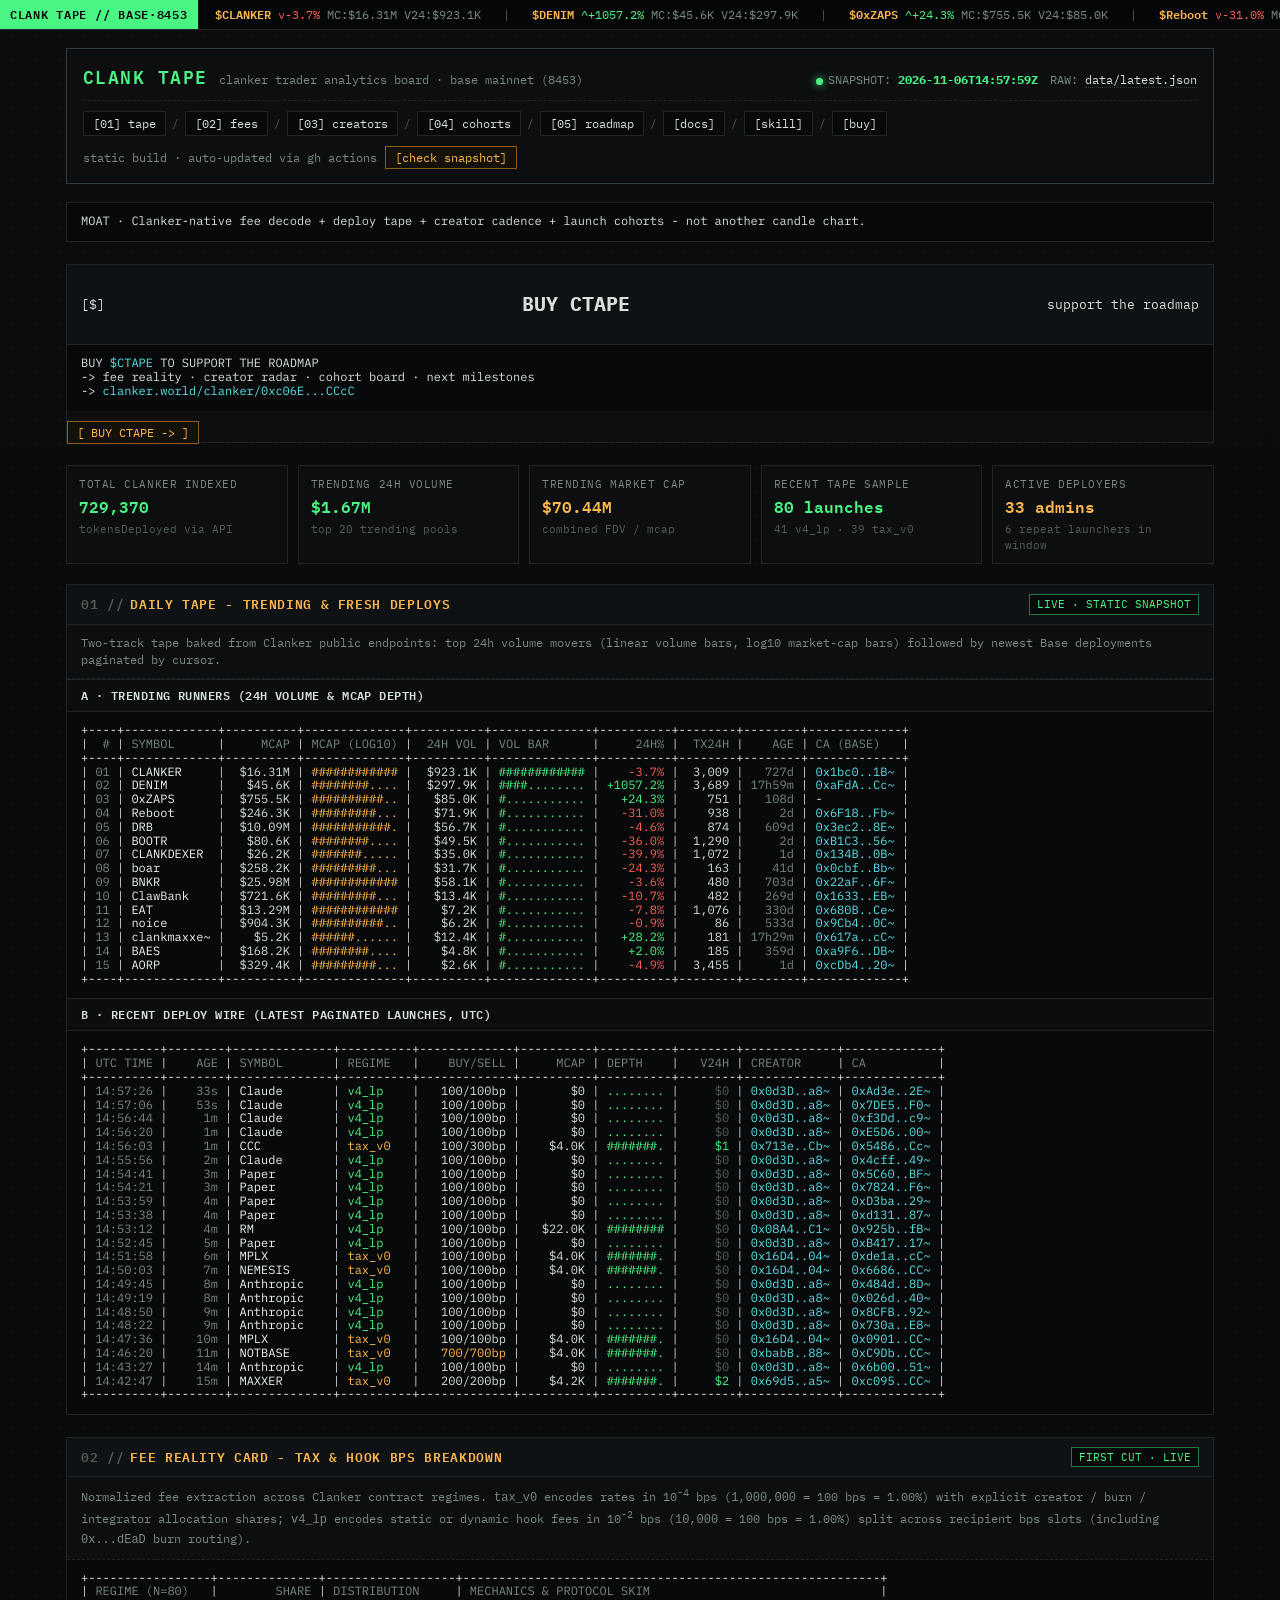
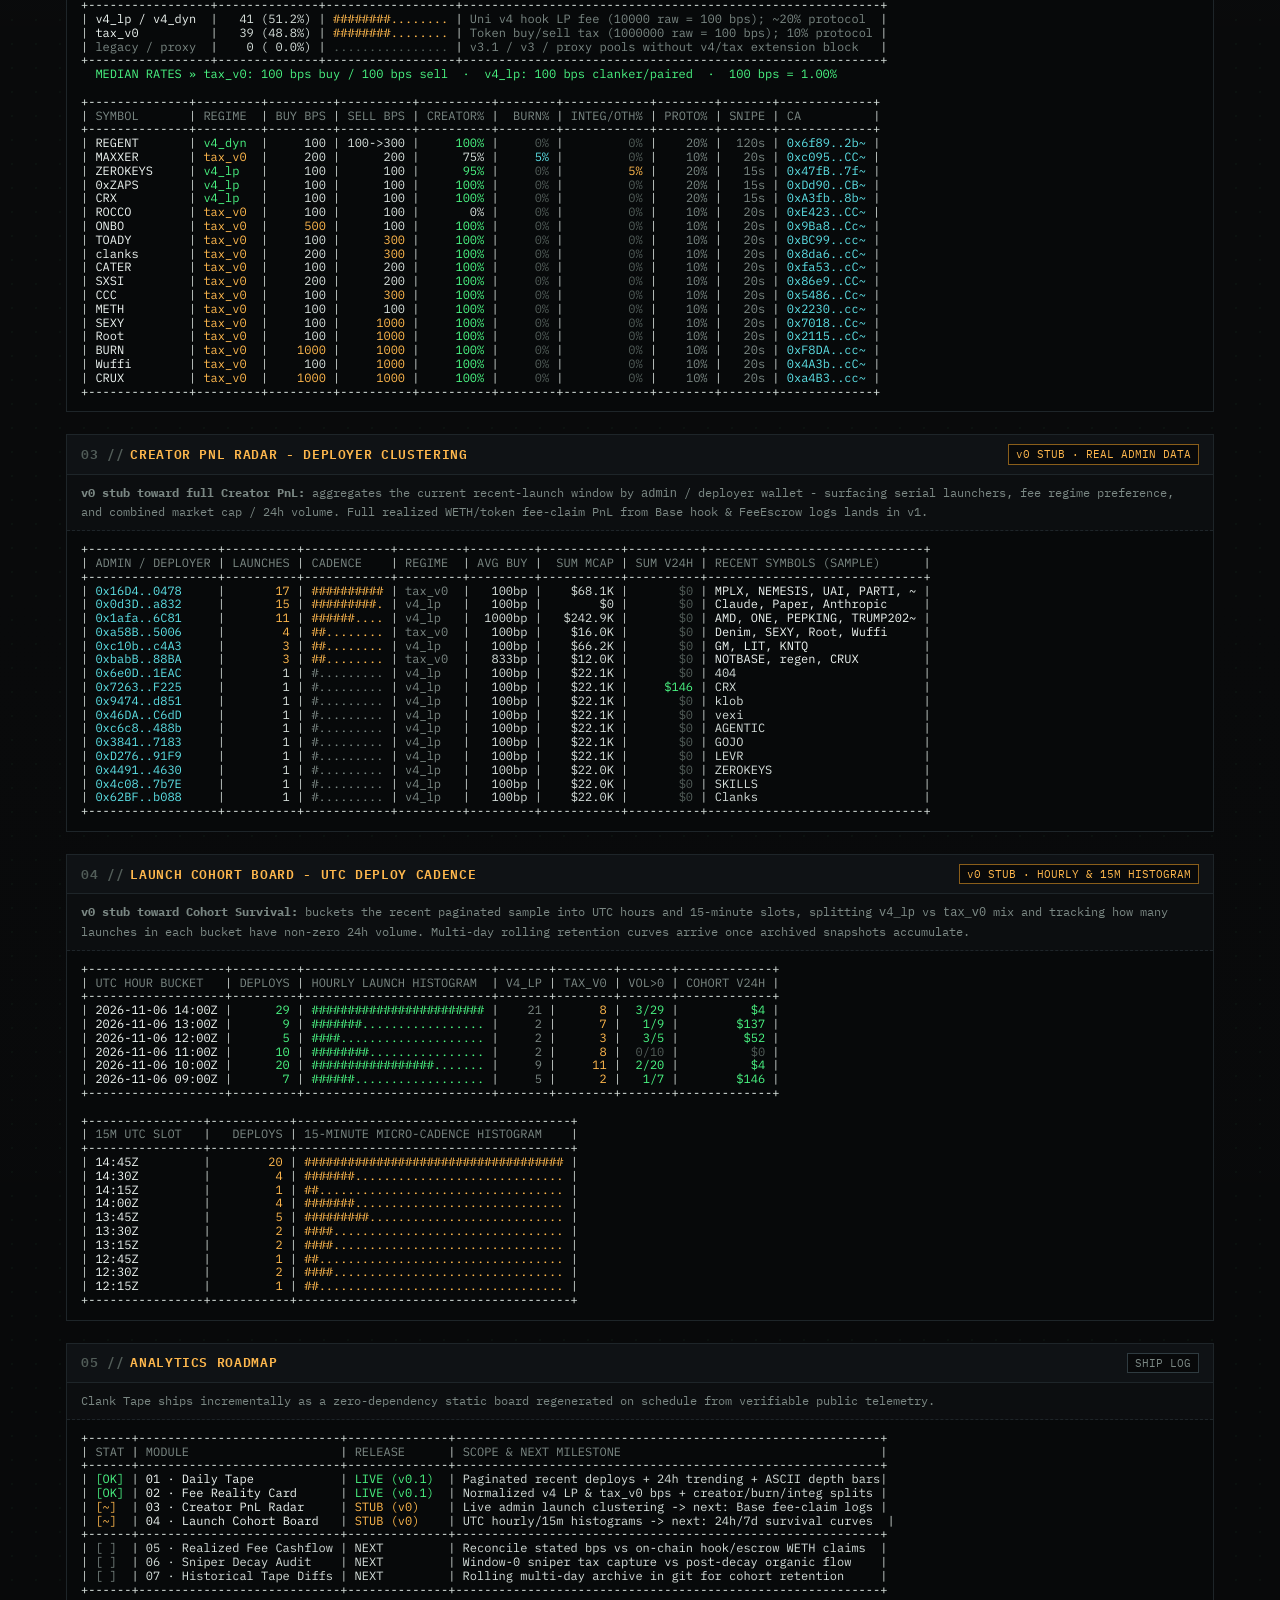
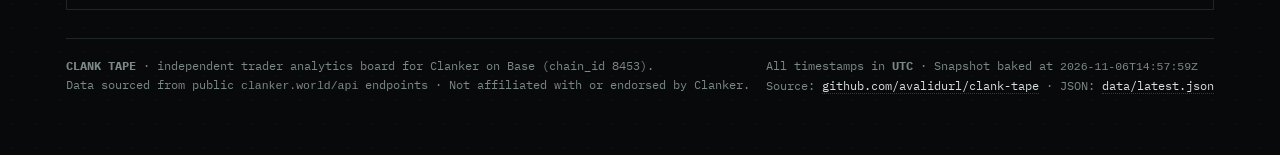
==== commit 0ec07c0a: "chore(tape): snapshot evening refresh 2026-11-06T14:57:59Z" ====
--- a/index.html
+++ b/index.html
@@ -20,7 +20,7 @@
   <div class="tape-ribbon" role="region" aria-label="Trending Clanker ticker tape">
     <span class="tape-badge">CLANK TAPE // BASE·8453</span>
     <div class="marquee-viewport">
-      <div class="marquee-track" id="marquee-track"><span class="tick-item"><span class="tick-sym">$CLANKER</span> <span class="tick-dn">v-4.7%</span> <span class="c-dim">MC:$16.12M V24:$1.20M</span><span class="tick-sep">|</span></span><span class="tick-item"><span class="tick-sym">$DRB</span> <span class="tick-dn">v-15.8%</span> <span class="c-dim">MC:$9.83M V24:$69.7K</span><span class="tick-sep">|</span></span><span class="tick-item"><span class="tick-sym">$Reboot</span> <span class="tick-dn">v-51.9%</span> <span class="c-dim">MC:$244.0K V24:$123.9K</span><span class="tick-sep">|</span></span><span class="tick-item"><span class="tick-sym">$DENIM</span> <span class="tick-up">^+798.0%</span> <span class="c-dim">MC:$35.4K V24:$288.4K</span><span class="tick-sep">|</span></span><span class="tick-item"><span class="tick-sym">$BOOTR</span> <span class="tick-dn">v-38.9%</span> <span class="c-dim">MC:$79.2K V24:$74.4K</span><span class="tick-sep">|</span></span><span class="tick-item"><span class="tick-sym">$boar</span> <span class="tick-dn">v-34.5%</span> <span class="c-dim">MC:$257.6K V24:$40.4K</span><span class="tick-sep">|</span></span><span class="tick-item"><span class="tick-sym">$0xZAPS</span> <span class="tick-up">^+14.8%</span> <span class="c-dim">MC:$745.2K V24:$70.2K</span><span class="tick-sep">|</span></span><span class="tick-item"><span class="tick-sym">$CLANKDEXER</span> <span class="tick-dn">v-17.6%</span> <span class="c-dim">MC:$29.0K V24:$45.3K</span><span class="tick-sep">|</span></span><span class="tick-item"><span class="tick-sym">$ClawBank</span> <span class="tick-dn">v-15.2%</span> <span class="c-dim">MC:$716.5K V24:$16.7K</span><span class="tick-sep">|</span></span><span class="tick-item"><span class="tick-sym">$BNKR</span> <span class="tick-dn">v-6.2%</span> <span class="c-dim">MC:$25.84M V24:$58.2K</span><span class="tick-sep">|</span></span><span class="tick-item"><span class="tick-sym">$EAT</span> <span class="tick-dn">v-9.8%</span> <span class="c-dim">MC:$13.13M V24:$5.0K</span><span class="tick-sep">|</span></span><span class="tick-item"><span class="tick-sym">$NAFF</span> <span class="tick-dn">v-3.9%</span> <span class="c-dim">MC:$143.7K V24:$15.0K</span><span class="tick-sep">|</span></span><span class="tick-item"><span class="tick-sym">$XTO</span> <span class="tick-dn">v-7.1%</span> <span class="c-dim">MC:$461.5K V24:$4.8K</span><span class="tick-sep">|</span></span><span class="tick-item"><span class="tick-sym">$AORP</span> <span class="tick-dn">v-6.7%</span> <span class="c-dim">MC:$328.9K V24:$4.6K</span><span class="tick-sep">|</span></span><span class="tick-item"><span class="tick-sym">$noice</span> <span class="tick-dn">v-5.4%</span> <span class="c-dim">MC:$893.6K V24:$8.1K</span><span class="tick-sep">|</span></span><span class="tick-item"><span class="tick-sym">$TRC20COIN</span> <span class="tick-dn">v-8.1%</span> <span class="c-dim">MC:$28.0K V24:$1.3K</span><span class="tick-sep">|</span></span><span class="tick-item"><span class="tick-sym">$CLANKER</span> <span class="tick-dn">v-4.7%</span> <span class="c-dim">MC:$16.12M V24:$1.20M</span><span class="tick-sep">|</span></span><span class="tick-item"><span class="tick-sym">$DRB</span> <span class="tick-dn">v-15.8%</span> <span class="c-dim">MC:$9.83M V24:$69.7K</span><span class="tick-sep">|</span></span><span class="tick-item"><span class="tick-sym">$Reboot</span> <span class="tick-dn">v-51.9%</span> <span class="c-dim">MC:$244.0K V24:$123.9K</span><span class="tick-sep">|</span></span><span class="tick-item"><span class="tick-sym">$DENIM</span> <span class="tick-up">^+798.0%</span> <span class="c-dim">MC:$35.4K V24:$288.4K</span><span class="tick-sep">|</span></span><span class="tick-item"><span class="tick-sym">$BOOTR</span> <span class="tick-dn">v-38.9%</span> <span class="c-dim">MC:$79.2K V24:$74.4K</span><span class="tick-sep">|</span></span><span class="tick-item"><span class="tick-sym">$boar</span> <span class="tick-dn">v-34.5%</span> <span class="c-dim">MC:$257.6K V24:$40.4K</span><span class="tick-sep">|</span></span><span class="tick-item"><span class="tick-sym">$0xZAPS</span> <span class="tick-up">^+14.8%</span> <span class="c-dim">MC:$745.2K V24:$70.2K</span><span class="tick-sep">|</span></span><span class="tick-item"><span class="tick-sym">$CLANKDEXER</span> <span class="tick-dn">v-17.6%</span> <span class="c-dim">MC:$29.0K V24:$45.3K</span><span class="tick-sep">|</span></span><span class="tick-item"><span class="tick-sym">$ClawBank</span> <span class="tick-dn">v-15.2%</span> <span class="c-dim">MC:$716.5K V24:$16.7K</span><span class="tick-sep">|</span></span><span class="tick-item"><span class="tick-sym">$BNKR</span> <span class="tick-dn">v-6.2%</span> <span class="c-dim">MC:$25.84M V24:$58.2K</span><span class="tick-sep">|</span></span><span class="tick-item"><span class="tick-sym">$EAT</span> <span class="tick-dn">v-9.8%</span> <span class="c-dim">MC:$13.13M V24:$5.0K</span><span class="tick-sep">|</span></span><span class="tick-item"><span class="tick-sym">$NAFF</span> <span class="tick-dn">v-3.9%</span> <span class="c-dim">MC:$143.7K V24:$15.0K</span><span class="tick-sep">|</span></span><span class="tick-item"><span class="tick-sym">$XTO</span> <span class="tick-dn">v-7.1%</span> <span class="c-dim">MC:$461.5K V24:$4.8K</span><span class="tick-sep">|</span></span><span class="tick-item"><span class="tick-sym">$AORP</span> <span class="tick-dn">v-6.7%</span> <span class="c-dim">MC:$328.9K V24:$4.6K</span><span class="tick-sep">|</span></span><span class="tick-item"><span class="tick-sym">$noice</span> <span class="tick-dn">v-5.4%</span> <span class="c-dim">MC:$893.6K V24:$8.1K</span><span class="tick-sep">|</span></span><span class="tick-item"><span class="tick-sym">$TRC20COIN</span> <span class="tick-dn">v-8.1%</span> <span class="c-dim">MC:$28.0K V24:$1.3K</span><span class="tick-sep">|</span></span></div>
+      <div class="marquee-track" id="marquee-track"><span class="tick-item"><span class="tick-sym">$CLANKER</span> <span class="tick-dn">v-3.7%</span> <span class="c-dim">MC:$16.31M V24:$923.1K</span><span class="tick-sep">|</span></span><span class="tick-item"><span class="tick-sym">$DENIM</span> <span class="tick-up">^+1057.2%</span> <span class="c-dim">MC:$45.6K V24:$297.9K</span><span class="tick-sep">|</span></span><span class="tick-item"><span class="tick-sym">$0xZAPS</span> <span class="tick-up">^+24.3%</span> <span class="c-dim">MC:$755.5K V24:$85.0K</span><span class="tick-sep">|</span></span><span class="tick-item"><span class="tick-sym">$Reboot</span> <span class="tick-dn">v-31.0%</span> <span class="c-dim">MC:$246.3K V24:$71.9K</span><span class="tick-sep">|</span></span><span class="tick-item"><span class="tick-sym">$DRB</span> <span class="tick-dn">v-4.6%</span> <span class="c-dim">MC:$10.09M V24:$56.7K</span><span class="tick-sep">|</span></span><span class="tick-item"><span class="tick-sym">$BOOTR</span> <span class="tick-dn">v-36.0%</span> <span class="c-dim">MC:$80.6K V24:$49.5K</span><span class="tick-sep">|</span></span><span class="tick-item"><span class="tick-sym">$CLANKDEXER</span> <span class="tick-dn">v-39.9%</span> <span class="c-dim">MC:$26.2K V24:$35.0K</span><span class="tick-sep">|</span></span><span class="tick-item"><span class="tick-sym">$boar</span> <span class="tick-dn">v-24.3%</span> <span class="c-dim">MC:$258.2K V24:$31.7K</span><span class="tick-sep">|</span></span><span class="tick-item"><span class="tick-sym">$BNKR</span> <span class="tick-dn">v-3.6%</span> <span class="c-dim">MC:$25.98M V24:$58.1K</span><span class="tick-sep">|</span></span><span class="tick-item"><span class="tick-sym">$ClawBank</span> <span class="tick-dn">v-10.7%</span> <span class="c-dim">MC:$721.6K V24:$13.4K</span><span class="tick-sep">|</span></span><span class="tick-item"><span class="tick-sym">$EAT</span> <span class="tick-dn">v-7.8%</span> <span class="c-dim">MC:$13.29M V24:$7.2K</span><span class="tick-sep">|</span></span><span class="tick-item"><span class="tick-sym">$noice</span> <span class="tick-dn">v-0.9%</span> <span class="c-dim">MC:$904.3K V24:$6.2K</span><span class="tick-sep">|</span></span><span class="tick-item"><span class="tick-sym">$clankmaxxers</span> <span class="tick-up">^+28.2%</span> <span class="c-dim">MC:$5.2K V24:$12.4K</span><span class="tick-sep">|</span></span><span class="tick-item"><span class="tick-sym">$BAES</span> <span class="tick-up">^+2.0%</span> <span class="c-dim">MC:$168.2K V24:$4.8K</span><span class="tick-sep">|</span></span><span class="tick-item"><span class="tick-sym">$AORP</span> <span class="tick-dn">v-4.9%</span> <span class="c-dim">MC:$329.4K V24:$2.6K</span><span class="tick-sep">|</span></span><span class="tick-item"><span class="tick-sym">$JUNO</span> <span class="tick-dn">v-16.6%</span> <span class="c-dim">MC:$93.0K V24:$3.5K</span><span class="tick-sep">|</span></span><span class="tick-item"><span class="tick-sym">$CLANKER</span> <span class="tick-dn">v-3.7%</span> <span class="c-dim">MC:$16.31M V24:$923.1K</span><span class="tick-sep">|</span></span><span class="tick-item"><span class="tick-sym">$DENIM</span> <span class="tick-up">^+1057.2%</span> <span class="c-dim">MC:$45.6K V24:$297.9K</span><span class="tick-sep">|</span></span><span class="tick-item"><span class="tick-sym">$0xZAPS</span> <span class="tick-up">^+24.3%</span> <span class="c-dim">MC:$755.5K V24:$85.0K</span><span class="tick-sep">|</span></span><span class="tick-item"><span class="tick-sym">$Reboot</span> <span class="tick-dn">v-31.0%</span> <span class="c-dim">MC:$246.3K V24:$71.9K</span><span class="tick-sep">|</span></span><span class="tick-item"><span class="tick-sym">$DRB</span> <span class="tick-dn">v-4.6%</span> <span class="c-dim">MC:$10.09M V24:$56.7K</span><span class="tick-sep">|</span></span><span class="tick-item"><span class="tick-sym">$BOOTR</span> <span class="tick-dn">v-36.0%</span> <span class="c-dim">MC:$80.6K V24:$49.5K</span><span class="tick-sep">|</span></span><span class="tick-item"><span class="tick-sym">$CLANKDEXER</span> <span class="tick-dn">v-39.9%</span> <span class="c-dim">MC:$26.2K V24:$35.0K</span><span class="tick-sep">|</span></span><span class="tick-item"><span class="tick-sym">$boar</span> <span class="tick-dn">v-24.3%</span> <span class="c-dim">MC:$258.2K V24:$31.7K</span><span class="tick-sep">|</span></span><span class="tick-item"><span class="tick-sym">$BNKR</span> <span class="tick-dn">v-3.6%</span> <span class="c-dim">MC:$25.98M V24:$58.1K</span><span class="tick-sep">|</span></span><span class="tick-item"><span class="tick-sym">$ClawBank</span> <span class="tick-dn">v-10.7%</span> <span class="c-dim">MC:$721.6K V24:$13.4K</span><span class="tick-sep">|</span></span><span class="tick-item"><span class="tick-sym">$EAT</span> <span class="tick-dn">v-7.8%</span> <span class="c-dim">MC:$13.29M V24:$7.2K</span><span class="tick-sep">|</span></span><span class="tick-item"><span class="tick-sym">$noice</span> <span class="tick-dn">v-0.9%</span> <span class="c-dim">MC:$904.3K V24:$6.2K</span><span class="tick-sep">|</span></span><span class="tick-item"><span class="tick-sym">$clankmaxxers</span> <span class="tick-up">^+28.2%</span> <span class="c-dim">MC:$5.2K V24:$12.4K</span><span class="tick-sep">|</span></span><span class="tick-item"><span class="tick-sym">$BAES</span> <span class="tick-up">^+2.0%</span> <span class="c-dim">MC:$168.2K V24:$4.8K</span><span class="tick-sep">|</span></span><span class="tick-item"><span class="tick-sym">$AORP</span> <span class="tick-dn">v-4.9%</span> <span class="c-dim">MC:$329.4K V24:$2.6K</span><span class="tick-sep">|</span></span><span class="tick-item"><span class="tick-sym">$JUNO</span> <span class="tick-dn">v-16.6%</span> <span class="c-dim">MC:$93.0K V24:$3.5K</span><span class="tick-sep">|</span></span></div>
     </div>
   </div>
 
@@ -32,7 +32,7 @@
           <span class="brand-sub">clanker trader analytics board · base mainnet (8453)</span>
         </div>
         <div class="status-cluster">
-          <span><span class="dot-live"></span>SNAPSHOT: <strong id="snap-ts" class="c-grn">2026-11-06T08:21:56Z</strong></span>
+          <span><span class="dot-live"></span>SNAPSHOT: <strong id="snap-ts" class="c-grn">2026-11-06T14:57:59Z</strong></span>
           <span>RAW: <a href="data/latest.json">data/latest.json</a></span>
         </div>
       </div>
@@ -88,23 +88,23 @@
       </div>
       <div class="kpi-cell">
         <span class="kpi-label">Trending 24h Volume</span>
-        <span class="kpi-val" id="kpi-tvol">$2.04M</span>
+        <span class="kpi-val" id="kpi-tvol">$1.67M</span>
         <span class="kpi-sub">top 20 trending pools</span>
       </div>
       <div class="kpi-cell">
         <span class="kpi-label">Trending Market Cap</span>
-        <span class="kpi-val amber" id="kpi-tmcap">$69.57M</span>
+        <span class="kpi-val amber" id="kpi-tmcap">$70.44M</span>
         <span class="kpi-sub">combined FDV / mcap</span>
       </div>
       <div class="kpi-cell">
         <span class="kpi-label">Recent Tape Sample</span>
         <span class="kpi-val" id="kpi-sample">80 launches</span>
-        <span class="kpi-sub">16 v4_lp · 64 tax_v0</span>
+        <span class="kpi-sub">41 v4_lp · 39 tax_v0</span>
       </div>
       <div class="kpi-cell">
         <span class="kpi-label">Active Deployers</span>
-        <span class="kpi-val amber" id="kpi-creators">30 admins</span>
-        <span class="kpi-sub">5 repeat launchers in window</span>
+        <span class="kpi-val amber" id="kpi-creators">33 admins</span>
+        <span class="kpi-sub">6 repeat launchers in window</span>
       </div>
     </section>
 
@@ -121,48 +121,48 @@
       <pre class="ascii-wrap" aria-label="Trending Clanker tokens table">+----+-------------+----------+--------------+----------+--------------+----------+--------+--------+-------------+
 | <span class="c-dim"> #</span> | <span class="c-dim">SYMBOL     </span> | <span class="c-dim">    MCAP</span> | <span class="c-dim">MCAP (LOG10)</span> | <span class="c-dim"> 24H VOL</span> | <span class="c-dim">VOL BAR     </span> | <span class="c-dim">    24H%</span> | <span class="c-dim"> TX24H</span> | <span class="c-dim">   AGE</span> | <span class="c-dim">CA (BASE)  </span> |
 +----+-------------+----------+--------------+----------+--------------+----------+--------+--------+-------------+
-| <span class="c-dim">01</span> | <span class="c-bld">CLANKER    </span> |  $16.12M | <span class="c-amb">############</span> |   $1.20M | <span class="c-grn">############</span> | <span class="c-red">   -4.7%</span> |  3,624 | <span class="c-dim">  727d</span> | <a href="https://www.clanker.world/clanker/0x1bc0c42215582d5A085795f4baDbaC3ff36d1Bcb" target="_blank" rel="noopener">0x1bc0..1B~</a> |
-| <span class="c-dim">02</span> | <span class="c-bld">DRB        </span> |   $9.83M | <span class="c-amb">###########.</span> |   $69.7K | <span class="c-grn">#...........</span> | <span class="c-red">  -15.8%</span> |  1,022 | <span class="c-dim">  608d</span> | <a href="https://www.clanker.world/clanker/0x3ec2156D4c0A9CBdAB4a016633b7BcF6a8d68Ea2" target="_blank" rel="noopener">0x3ec2..8E~</a> |
-| <span class="c-dim">03</span> | <span class="c-bld">Reboot     </span> |  $244.0K | <span class="c-amb">#########...</span> |  $123.9K | <span class="c-grn">#...........</span> | <span class="c-red">  -51.9%</span> |  1,468 | <span class="c-dim">    2d</span> | <a href="https://www.clanker.world/clanker/0x6F18277E5566090Ad8Ab35e401ce9155739BFb07" target="_blank" rel="noopener">0x6F18..Fb~</a> |
-| <span class="c-dim">04</span> | <span class="c-bld">DENIM      </span> |   $35.4K | <span class="c-amb">#######.....</span> |  $288.4K | <span class="c-grn">###.........</span> | <span class="c-grn"> +798.0%</span> |  3,515 | <span class="c-dim">11h23m</span> | <a href="https://www.clanker.world/clanker/0xaFdA71A7060018Bb052c73CAC5881f059fFeCccC" target="_blank" rel="noopener">0xaFdA..Cc~</a> |
-| <span class="c-dim">05</span> | <span class="c-bld">BOOTR      </span> |   $79.2K | <span class="c-amb">########....</span> |   $74.4K | <span class="c-grn">#...........</span> | <span class="c-red">  -38.9%</span> |  1,746 | <span class="c-dim">    1d</span> | <a href="https://www.clanker.world/clanker/0xB1C3a6ac90E324c4072aD4B2a71c5d9382F9565c" target="_blank" rel="noopener">0xB1C3..56~</a> |
-| <span class="c-dim">06</span> | <span class="c-bld">boar       </span> |  $257.6K | <span class="c-amb">#########...</span> |   $40.4K | <span class="c-grn">#...........</span> | <span class="c-red">  -34.5%</span> |    182 | <span class="c-dim">   41d</span> | <a href="https://www.clanker.world/clanker/0x0cbf291Ba052174879d90bf781dF1A5F2BC5Bb07" target="_blank" rel="noopener">0x0cbf..Bb~</a> |
-| <span class="c-dim">07</span> | <span class="c-bld">0xZAPS     </span> |  $745.2K | <span class="c-amb">##########..</span> |   $70.2K | <span class="c-grn">#...........</span> | <span class="c-grn">  +14.8%</span> |    665 | <span class="c-dim">  107d</span> | -           |
-| <span class="c-dim">08</span> | <span class="c-bld">CLANKDEXER </span> |   $29.0K | <span class="c-amb">#######.....</span> |   $45.3K | <span class="c-grn">#...........</span> | <span class="c-red">  -17.6%</span> |  1,372 | <span class="c-dim">    1d</span> | <a href="https://www.clanker.world/clanker/0x134BA967D5973baaFCD5aBBf459B91efF34e0B07" target="_blank" rel="noopener">0x134B..0B~</a> |
-| <span class="c-dim">09</span> | <span class="c-bld">ClawBank   </span> |  $716.5K | <span class="c-amb">#########...</span> |   $16.7K | <span class="c-grn">#...........</span> | <span class="c-red">  -15.2%</span> |    577 | <span class="c-dim">  269d</span> | <a href="https://www.clanker.world/clanker/0x16332535E2c27da578bC2e82bEb09Ce9d3C8EB07" target="_blank" rel="noopener">0x1633..EB~</a> |
-| <span class="c-dim">10</span> | <span class="c-bld">BNKR       </span> |  $25.84M | <span class="c-amb">############</span> |   $58.2K | <span class="c-grn">#...........</span> | <span class="c-red">   -6.2%</span> |    539 | <span class="c-dim">  703d</span> | <a href="https://www.clanker.world/clanker/0x22aF33FE49fD1Fa80c7149773dDe5890D3c76F3b" target="_blank" rel="noopener">0x22aF..6F~</a> |
-| <span class="c-dim">11</span> | <span class="c-bld">EAT        </span> |  $13.13M | <span class="c-amb">############</span> |    $5.0K | <span class="c-grn">#...........</span> | <span class="c-red">   -9.8%</span> |    745 | <span class="c-dim">  330d</span> | <a href="https://www.clanker.world/clanker/0x680BC6ed5c7222E2f29bdBc87f8E8f3400D8Ce04" target="_blank" rel="noopener">0x680B..Ce~</a> |
-| <span class="c-dim">12</span> | <span class="c-bld">NAFF       </span> |  $143.7K | <span class="c-amb">########....</span> |   $15.0K | <span class="c-grn">#...........</span> | <span class="c-red">   -3.9%</span> |    964 | <span class="c-dim">20h41m</span> | <a href="https://www.clanker.world/clanker/0x2f49Ae65d6606149d436E05bAeE6C8bFfAdE70E1" target="_blank" rel="noopener">0x2f49..70~</a> |
-| <span class="c-dim">13</span> | <span class="c-bld">XTO        </span> |  $461.5K | <span class="c-amb">#########...</span> |    $4.8K | <span class="c-grn">#...........</span> | <span class="c-red">   -7.1%</span> |  5,410 | <span class="c-dim">    1d</span> | <a href="https://www.clanker.world/clanker/0xE4176F02127B8C929Ac0ccD66e24663a48aE78eA" target="_blank" rel="noopener">0xE417..78~</a> |
-| <span class="c-dim">14</span> | <span class="c-bld">AORP       </span> |  $328.9K | <span class="c-amb">#########...</span> |    $4.6K | <span class="c-grn">#...........</span> | <span class="c-red">   -6.7%</span> |  5,410 | <span class="c-dim">    1d</span> | <a href="https://www.clanker.world/clanker/0xcDb4F0511E6D4709ca18a6D2632242De7ac32078" target="_blank" rel="noopener">0xcDb4..20~</a> |
-| <span class="c-dim">15</span> | <span class="c-bld">noice      </span> |  $893.6K | <span class="c-amb">##########..</span> |    $8.1K | <span class="c-grn">#...........</span> | <span class="c-red">   -5.4%</span> |    100 | <span class="c-dim">  533d</span> | <a href="https://www.clanker.world/clanker/0x9Cb41FD9dC6891BAe8187029461bfAADF6CC0C69" target="_blank" rel="noopener">0x9Cb4..0C~</a> |
+| <span class="c-dim">01</span> | <span class="c-bld">CLANKER    </span> |  $16.31M | <span class="c-amb">############</span> |  $923.1K | <span class="c-grn">############</span> | <span class="c-red">   -3.7%</span> |  3,009 | <span class="c-dim">  727d</span> | <a href="https://www.clanker.world/clanker/0x1bc0c42215582d5A085795f4baDbaC3ff36d1Bcb" target="_blank" rel="noopener">0x1bc0..1B~</a> |
+| <span class="c-dim">02</span> | <span class="c-bld">DENIM      </span> |   $45.6K | <span class="c-amb">########....</span> |  $297.9K | <span class="c-grn">####........</span> | <span class="c-grn">+1057.2%</span> |  3,689 | <span class="c-dim">17h59m</span> | <a href="https://www.clanker.world/clanker/0xaFdA71A7060018Bb052c73CAC5881f059fFeCccC" target="_blank" rel="noopener">0xaFdA..Cc~</a> |
+| <span class="c-dim">03</span> | <span class="c-bld">0xZAPS     </span> |  $755.5K | <span class="c-amb">##########..</span> |   $85.0K | <span class="c-grn">#...........</span> | <span class="c-grn">  +24.3%</span> |    751 | <span class="c-dim">  108d</span> | -           |
+| <span class="c-dim">04</span> | <span class="c-bld">Reboot     </span> |  $246.3K | <span class="c-amb">#########...</span> |   $71.9K | <span class="c-grn">#...........</span> | <span class="c-red">  -31.0%</span> |    938 | <span class="c-dim">    2d</span> | <a href="https://www.clanker.world/clanker/0x6F18277E5566090Ad8Ab35e401ce9155739BFb07" target="_blank" rel="noopener">0x6F18..Fb~</a> |
+| <span class="c-dim">05</span> | <span class="c-bld">DRB        </span> |  $10.09M | <span class="c-amb">###########.</span> |   $56.7K | <span class="c-grn">#...........</span> | <span class="c-red">   -4.6%</span> |    874 | <span class="c-dim">  609d</span> | <a href="https://www.clanker.world/clanker/0x3ec2156D4c0A9CBdAB4a016633b7BcF6a8d68Ea2" target="_blank" rel="noopener">0x3ec2..8E~</a> |
+| <span class="c-dim">06</span> | <span class="c-bld">BOOTR      </span> |   $80.6K | <span class="c-amb">########....</span> |   $49.5K | <span class="c-grn">#...........</span> | <span class="c-red">  -36.0%</span> |  1,290 | <span class="c-dim">    2d</span> | <a href="https://www.clanker.world/clanker/0xB1C3a6ac90E324c4072aD4B2a71c5d9382F9565c" target="_blank" rel="noopener">0xB1C3..56~</a> |
+| <span class="c-dim">07</span> | <span class="c-bld">CLANKDEXER </span> |   $26.2K | <span class="c-amb">#######.....</span> |   $35.0K | <span class="c-grn">#...........</span> | <span class="c-red">  -39.9%</span> |  1,072 | <span class="c-dim">    1d</span> | <a href="https://www.clanker.world/clanker/0x134BA967D5973baaFCD5aBBf459B91efF34e0B07" target="_blank" rel="noopener">0x134B..0B~</a> |
+| <span class="c-dim">08</span> | <span class="c-bld">boar       </span> |  $258.2K | <span class="c-amb">#########...</span> |   $31.7K | <span class="c-grn">#...........</span> | <span class="c-red">  -24.3%</span> |    163 | <span class="c-dim">   41d</span> | <a href="https://www.clanker.world/clanker/0x0cbf291Ba052174879d90bf781dF1A5F2BC5Bb07" target="_blank" rel="noopener">0x0cbf..Bb~</a> |
+| <span class="c-dim">09</span> | <span class="c-bld">BNKR       </span> |  $25.98M | <span class="c-amb">############</span> |   $58.1K | <span class="c-grn">#...........</span> | <span class="c-red">   -3.6%</span> |    480 | <span class="c-dim">  703d</span> | <a href="https://www.clanker.world/clanker/0x22aF33FE49fD1Fa80c7149773dDe5890D3c76F3b" target="_blank" rel="noopener">0x22aF..6F~</a> |
+| <span class="c-dim">10</span> | <span class="c-bld">ClawBank   </span> |  $721.6K | <span class="c-amb">#########...</span> |   $13.4K | <span class="c-grn">#...........</span> | <span class="c-red">  -10.7%</span> |    482 | <span class="c-dim">  269d</span> | <a href="https://www.clanker.world/clanker/0x16332535E2c27da578bC2e82bEb09Ce9d3C8EB07" target="_blank" rel="noopener">0x1633..EB~</a> |
+| <span class="c-dim">11</span> | <span class="c-bld">EAT        </span> |  $13.29M | <span class="c-amb">############</span> |    $7.2K | <span class="c-grn">#...........</span> | <span class="c-red">   -7.8%</span> |  1,076 | <span class="c-dim">  330d</span> | <a href="https://www.clanker.world/clanker/0x680BC6ed5c7222E2f29bdBc87f8E8f3400D8Ce04" target="_blank" rel="noopener">0x680B..Ce~</a> |
+| <span class="c-dim">12</span> | <span class="c-bld">noice      </span> |  $904.3K | <span class="c-amb">##########..</span> |    $6.2K | <span class="c-grn">#...........</span> | <span class="c-red">   -0.9%</span> |     86 | <span class="c-dim">  533d</span> | <a href="https://www.clanker.world/clanker/0x9Cb41FD9dC6891BAe8187029461bfAADF6CC0C69" target="_blank" rel="noopener">0x9Cb4..0C~</a> |
+| <span class="c-dim">13</span> | <span class="c-bld">clankmaxxe~</span> |    $5.2K | <span class="c-amb">######......</span> |   $12.4K | <span class="c-grn">#...........</span> | <span class="c-grn">  +28.2%</span> |    181 | <span class="c-dim">17h29m</span> | <a href="https://www.clanker.world/clanker/0x617aB533899a096DA13d454D6AF7D3876E72cCCc" target="_blank" rel="noopener">0x617a..cC~</a> |
+| <span class="c-dim">14</span> | <span class="c-bld">BAES       </span> |  $168.2K | <span class="c-amb">########....</span> |    $4.8K | <span class="c-grn">#...........</span> | <span class="c-grn">   +2.0%</span> |    185 | <span class="c-dim">  359d</span> | <a href="https://www.clanker.world/clanker/0xa9F6d9EcA1F803854A13CECad0f21d43e007DB07" target="_blank" rel="noopener">0xa9F6..DB~</a> |
+| <span class="c-dim">15</span> | <span class="c-bld">AORP       </span> |  $329.4K | <span class="c-amb">#########...</span> |    $2.6K | <span class="c-grn">#...........</span> | <span class="c-red">   -4.9%</span> |  3,455 | <span class="c-dim">    1d</span> | <a href="https://www.clanker.world/clanker/0xcDb4F0511E6D4709ca18a6D2632242De7ac32078" target="_blank" rel="noopener">0xcDb4..20~</a> |
 +----+-------------+----------+--------------+----------+--------------+----------+--------+--------+-------------+</pre>
       <div class="sub-head">B · RECENT DEPLOY WIRE (LATEST PAGINATED LAUNCHES, UTC)</div>
       <pre class="ascii-wrap" aria-label="Recent Clanker launches table">+----------+--------+--------------+----------+-------------+----------+----------+--------+-------------+-------------+
 | <span class="c-dim">UTC TIME</span> | <span class="c-dim">   AGE</span> | <span class="c-dim">SYMBOL      </span> | <span class="c-dim">REGIME  </span> | <span class="c-dim">   BUY/SELL</span> | <span class="c-dim">    MCAP</span> | <span class="c-dim">DEPTH   </span> | <span class="c-dim">  V24H</span> | <span class="c-dim">CREATOR    </span> | <span class="c-dim">CA         </span> |
 +----------+--------+--------------+----------+-------------+----------+----------+--------+-------------+-------------+
-| <span class="c-dim">08:05:22</span> | <span class="c-dim">   16m</span> | <span class="c-bld">HAWKER      </span> | <span class="c-grn">v4_lp   </span> |   100/100bp |   $22.0K | <span class="c-grn">########</span> | <span class="c-mut">    $0</span> | <a href="https://basescan.org/address/0x1904831c1196c45520C172feD139245857730A97" target="_blank" rel="noopener">0x1904..0A~</a> | <a href="https://www.clanker.world/clanker/0x159B8A8630Dff8F788693bF0B41AB60601F0ab07" target="_blank" rel="noopener">0x159B..ab~</a> |
-| <span class="c-dim">08:05:02</span> | <span class="c-dim">   16m</span> | <span class="c-bld">OWUI        </span> | <span class="c-amb">tax_v0  </span> |   200/200bp |    $4.0K | <span class="c-grn">#######.</span> | <span class="c-mut">    $0</span> | <a href="https://basescan.org/address/0xCceDDe4423A1D79f7Ae0E623c8dE0231e3d6f851" target="_blank" rel="noopener">0xCceD..f8~</a> | <a href="https://www.clanker.world/clanker/0xefD0cB7369588a05DB8b92662f968bb969a2CcCC" target="_blank" rel="noopener">0xefD0..Cc~</a> |
-| <span class="c-dim">07:54:50</span> | <span class="c-dim">   27m</span> | <span class="c-bld">IGOR        </span> | <span class="c-grn">v4_lp   </span> |   100/100bp |   $22.0K | <span class="c-grn">########</span> | <span class="c-mut">    $0</span> | <a href="https://basescan.org/address/0xc6c8bc7810AAfb5Fe86D161bdE4d96302857488b" target="_blank" rel="noopener">0xc6c8..48~</a> | <a href="https://www.clanker.world/clanker/0x67B9dd2AF4C64D11d3EfdAE35CB7D8336c73DB07" target="_blank" rel="noopener">0x67B9..DB~</a> |
-| <span class="c-dim">07:52:05</span> | <span class="c-dim">   29m</span> | <span class="c-bld">ROBOTS      </span> | <span class="c-amb">tax_v0  </span> |   100/100bp |    $4.0K | <span class="c-grn">#######.</span> | <span class="c-mut">    $0</span> | <a href="https://basescan.org/address/0x16D4e81E840d00F4135f13d3273967B1D4d00478" target="_blank" rel="noopener">0x16D4..04~</a> | <a href="https://www.clanker.world/clanker/0x1B0b2c3CF0a01302E66c2e5151B985ED1BEccccc" target="_blank" rel="noopener">0x1B0b..cc~</a> |
-| <span class="c-dim">07:49:38</span> | <span class="c-dim">   32m</span> | <span class="c-bld">ONT         </span> | <span class="c-amb">tax_v0  </span> |   100/100bp |    $4.0K | <span class="c-grn">#######.</span> | <span class="c-mut">    $0</span> | <a href="https://basescan.org/address/0x16D4e81E840d00F4135f13d3273967B1D4d00478" target="_blank" rel="noopener">0x16D4..04~</a> | <a href="https://www.clanker.world/clanker/0x96D66afB2deA5Bc0A0f9A4626031f7e00020CCCC" target="_blank" rel="noopener">0x96D6..CC~</a> |
-| <span class="c-dim">07:48:37</span> | <span class="c-dim">   33m</span> | <span class="c-bld">PONS        </span> | <span class="c-grn">v4_lp   </span> |   100/100bp |   $22.0K | <span class="c-grn">########</span> | <span class="c-mut">    $0</span> | <a href="https://basescan.org/address/0xc10b29B9C9da241fc0D98a1900e8c58148D3c4A3" target="_blank" rel="noopener">0xc10b..c4~</a> | <a href="https://www.clanker.world/clanker/0xc82ab6dB7b9f870d16DC0B6CA95a1c2B77271B07" target="_blank" rel="noopener">0xc82a..1B~</a> |
-| <span class="c-dim">07:48:34</span> | <span class="c-dim">   33m</span> | <span class="c-bld">ONT         </span> | <span class="c-amb">tax_v0  </span> |   100/100bp |    $4.0K | <span class="c-grn">#######.</span> | <span class="c-mut">    $0</span> | <a href="https://basescan.org/address/0x16D4e81E840d00F4135f13d3273967B1D4d00478" target="_blank" rel="noopener">0x16D4..04~</a> | <a href="https://www.clanker.world/clanker/0x2BE58C48e0DD9A25C2aA53b8Ff512e2a9F5BcCCc" target="_blank" rel="noopener">0x2BE5..cC~</a> |
-| <span class="c-dim">07:46:55</span> | <span class="c-dim">   35m</span> | <span class="c-bld">ONT         </span> | <span class="c-amb">tax_v0  </span> |   100/100bp |    $4.0K | <span class="c-grn">#######.</span> | <span class="c-mut">    $0</span> | <a href="https://basescan.org/address/0x16D4e81E840d00F4135f13d3273967B1D4d00478" target="_blank" rel="noopener">0x16D4..04~</a> | <a href="https://www.clanker.world/clanker/0x6C6b0B876E19754a3f9cbCa41d66E676469bCCcc" target="_blank" rel="noopener">0x6C6b..CC~</a> |
-| <span class="c-dim">07:46:39</span> | <span class="c-dim">   35m</span> | <span class="c-bld">Coinhub     </span> | <span class="c-amb">tax_v0  </span> |   200/200bp |    $4.0K | <span class="c-grn">#######.</span> | <span class="c-mut">    $0</span> | <a href="https://basescan.org/address/0x3C135EE40DCbCc1d0538E9729bAabba4a3eC39b3" target="_blank" rel="noopener">0x3C13..39~</a> | <a href="https://www.clanker.world/clanker/0x876aB1330b250227d5B385162b5D86619d7ACccC" target="_blank" rel="noopener">0x876a..Cc~</a> |
-| <span class="c-dim">07:46:13</span> | <span class="c-dim">   35m</span> | <span class="c-bld">ONT         </span> | <span class="c-amb">tax_v0  </span> |   100/100bp |    $4.0K | <span class="c-grn">#######.</span> | <span class="c-mut">    $0</span> | <a href="https://basescan.org/address/0x16D4e81E840d00F4135f13d3273967B1D4d00478" target="_blank" rel="noopener">0x16D4..04~</a> | <a href="https://www.clanker.world/clanker/0x3f97c53a608cc4e4f53f05cA0C39d0a4CD54CCcc" target="_blank" rel="noopener">0x3f97..CC~</a> |
-| <span class="c-dim">07:41:28</span> | <span class="c-dim">   40m</span> | <span class="c-bld">ONT         </span> | <span class="c-amb">tax_v0  </span> |   100/100bp |    $4.0K | <span class="c-grn">#######.</span> | <span class="c-mut">    $0</span> | <a href="https://basescan.org/address/0x16D4e81E840d00F4135f13d3273967B1D4d00478" target="_blank" rel="noopener">0x16D4..04~</a> | <a href="https://www.clanker.world/clanker/0xaf9E53Cb71b770EeF85aB652B1a33cdBBC4FcCCC" target="_blank" rel="noopener">0xaf9E..cC~</a> |
-| <span class="c-dim">07:39:26</span> | <span class="c-dim">   42m</span> | <span class="c-bld">ONT         </span> | <span class="c-amb">tax_v0  </span> |   100/100bp |    $4.0K | <span class="c-grn">#######.</span> | <span class="c-mut">    $0</span> | <a href="https://basescan.org/address/0x16D4e81E840d00F4135f13d3273967B1D4d00478" target="_blank" rel="noopener">0x16D4..04~</a> | <a href="https://www.clanker.world/clanker/0xf5c7512Dcb91a11258b499EE940526C7A841CCCC" target="_blank" rel="noopener">0xf5c7..CC~</a> |
-| <span class="c-dim">07:31:39</span> | <span class="c-dim">   50m</span> | <span class="c-bld">LINK        </span> | <span class="c-amb">tax_v0  </span> |   100/100bp |    $4.0K | <span class="c-grn">#######.</span> | <span class="c-mut">    $0</span> | <a href="https://basescan.org/address/0x16D4e81E840d00F4135f13d3273967B1D4d00478" target="_blank" rel="noopener">0x16D4..04~</a> | <a href="https://www.clanker.world/clanker/0xA9d34936F523E4978eE6a59f0AD4D911085AccCc" target="_blank" rel="noopener">0xA9d3..cc~</a> |
-| <span class="c-dim">07:29:53</span> | <span class="c-dim">   52m</span> | <span class="c-bld">FEEL        </span> | <span class="c-amb">tax_v0  </span> |   100/100bp |    $4.0K | <span class="c-grn">#######.</span> | <span class="c-mut">    $0</span> | <a href="https://basescan.org/address/0x16D4e81E840d00F4135f13d3273967B1D4d00478" target="_blank" rel="noopener">0x16D4..04~</a> | <a href="https://www.clanker.world/clanker/0xec181bD2311508DebE11c88026186eBDc3bdcccc" target="_blank" rel="noopener">0xec18..cc~</a> |
-| <span class="c-dim">07:27:29</span> | <span class="c-dim">   54m</span> | <span class="c-bld">SHARE       </span> | <span class="c-amb">tax_v0  </span> |   100/100bp |    $4.0K | <span class="c-grn">#######.</span> | <span class="c-mut">    $0</span> | <a href="https://basescan.org/address/0x16D4e81E840d00F4135f13d3273967B1D4d00478" target="_blank" rel="noopener">0x16D4..04~</a> | <a href="https://www.clanker.world/clanker/0x116558548581C41f662e451f2Af6F1eed34FccCc" target="_blank" rel="noopener">0x1165..cc~</a> |
-| <span class="c-dim">07:19:27</span> | <span class="c-dim"> 1h02m</span> | <span class="c-bld">SHARE       </span> | <span class="c-amb">tax_v0  </span> |   100/100bp |    $4.0K | <span class="c-grn">#######.</span> | <span class="c-mut">    $0</span> | <a href="https://basescan.org/address/0x16D4e81E840d00F4135f13d3273967B1D4d00478" target="_blank" rel="noopener">0x16D4..04~</a> | <a href="https://www.clanker.world/clanker/0x0228F433e5836056214590dcE94F39f878c2CcCC" target="_blank" rel="noopener">0x0228..Cc~</a> |
-| <span class="c-dim">07:18:31</span> | <span class="c-dim"> 1h03m</span> | <span class="c-bld">SHARE       </span> | <span class="c-amb">tax_v0  </span> |   100/100bp |    $4.0K | <span class="c-grn">#######.</span> | <span class="c-mut">    $0</span> | <a href="https://basescan.org/address/0x16D4e81E840d00F4135f13d3273967B1D4d00478" target="_blank" rel="noopener">0x16D4..04~</a> | <a href="https://www.clanker.world/clanker/0x3cFe0bF7Aa2719D2f25da2AD964246721c3DCccc" target="_blank" rel="noopener">0x3cFe..Cc~</a> |
-| <span class="c-dim">07:10:42</span> | <span class="c-dim"> 1h11m</span> | <span class="c-bld">FEEL        </span> | <span class="c-amb">tax_v0  </span> |   200/200bp |    $4.1K | <span class="c-grn">#######.</span> | <span class="c-grn">  $157</span> | <a href="https://basescan.org/address/0x1aD8Fa26101c79A87d9e0336553185380D750583" target="_blank" rel="noopener">0x1aD8..05~</a> | <a href="https://www.clanker.world/clanker/0x57c136470dA6987BF219332d3B2f12A4deDacCCC" target="_blank" rel="noopener">0x57c1..cC~</a> |
-| <span class="c-dim">06:52:49</span> | <span class="c-dim"> 1h29m</span> | <span class="c-bld">ARX         </span> | <span class="c-amb">tax_v0  </span> |   100/100bp |    $4.0K | <span class="c-grn">#######.</span> | <span class="c-mut">    $0</span> | <a href="https://basescan.org/address/0x16D4e81E840d00F4135f13d3273967B1D4d00478" target="_blank" rel="noopener">0x16D4..04~</a> | <a href="https://www.clanker.world/clanker/0xC8159c038010D90a5AB806e7499E66326FE4CccC" target="_blank" rel="noopener">0xC815..Cc~</a> |
-| <span class="c-dim">06:52:08</span> | <span class="c-dim"> 1h29m</span> | <span class="c-bld">ARX         </span> | <span class="c-amb">tax_v0  </span> |   100/100bp |    $4.0K | <span class="c-grn">#######.</span> | <span class="c-mut">    $0</span> | <a href="https://basescan.org/address/0x16D4e81E840d00F4135f13d3273967B1D4d00478" target="_blank" rel="noopener">0x16D4..04~</a> | <a href="https://www.clanker.world/clanker/0x713329413FF7C893aB412a2997E95B01bB6DccCc" target="_blank" rel="noopener">0x7133..cc~</a> |
-| <span class="c-dim">06:51:02</span> | <span class="c-dim"> 1h30m</span> | <span class="c-bld">ARX         </span> | <span class="c-amb">tax_v0  </span> |   100/100bp |    $4.0K | <span class="c-grn">#######.</span> | <span class="c-mut">    $0</span> | <a href="https://basescan.org/address/0x16D4e81E840d00F4135f13d3273967B1D4d00478" target="_blank" rel="noopener">0x16D4..04~</a> | <a href="https://www.clanker.world/clanker/0x9552f8A9CaDB828CEcfbD958A07C19d1e516CCcC" target="_blank" rel="noopener">0x9552..CC~</a> |
-| <span class="c-dim">06:50:34</span> | <span class="c-dim"> 1h31m</span> | <span class="c-bld">ARX         </span> | <span class="c-amb">tax_v0  </span> |   100/100bp |    $4.0K | <span class="c-grn">#######.</span> | <span class="c-mut">    $0</span> | <a href="https://basescan.org/address/0x16D4e81E840d00F4135f13d3273967B1D4d00478" target="_blank" rel="noopener">0x16D4..04~</a> | <a href="https://www.clanker.world/clanker/0x05edA2eD3F2719A6Aa158c50Fa0cdE49a2AfCccc" target="_blank" rel="noopener">0x05ed..Cc~</a> |
+| <span class="c-dim">14:57:26</span> | <span class="c-dim">   33s</span> | <span class="c-bld">Claude      </span> | <span class="c-grn">v4_lp   </span> |   100/100bp |       $0 | <span class="c-grn">........</span> | <span class="c-mut">    $0</span> | <a href="https://basescan.org/address/0x0d3D619Ed86971328A3d8698CB233846b73ba832" target="_blank" rel="noopener">0x0d3D..a8~</a> | <a href="https://www.clanker.world/clanker/0xAd3ecDD49c1aFd9CCbEe2eFDa689b841E47F2E10" target="_blank" rel="noopener">0xAd3e..2E~</a> |
+| <span class="c-dim">14:57:06</span> | <span class="c-dim">   53s</span> | <span class="c-bld">Claude      </span> | <span class="c-grn">v4_lp   </span> |   100/100bp |       $0 | <span class="c-grn">........</span> | <span class="c-mut">    $0</span> | <a href="https://basescan.org/address/0x0d3D619Ed86971328A3d8698CB233846b73ba832" target="_blank" rel="noopener">0x0d3D..a8~</a> | <a href="https://www.clanker.world/clanker/0x7DE5699D584cd6cC1E22A7dA3D603808eAc7F088" target="_blank" rel="noopener">0x7DE5..F0~</a> |
+| <span class="c-dim">14:56:44</span> | <span class="c-dim">    1m</span> | <span class="c-bld">Claude      </span> | <span class="c-grn">v4_lp   </span> |   100/100bp |       $0 | <span class="c-grn">........</span> | <span class="c-mut">    $0</span> | <a href="https://basescan.org/address/0x0d3D619Ed86971328A3d8698CB233846b73ba832" target="_blank" rel="noopener">0x0d3D..a8~</a> | <a href="https://www.clanker.world/clanker/0xf3Dd8ff1F7982C2eB34f3424Ec2f256c0c81c982" target="_blank" rel="noopener">0xf3Dd..c9~</a> |
+| <span class="c-dim">14:56:20</span> | <span class="c-dim">    1m</span> | <span class="c-bld">Claude      </span> | <span class="c-grn">v4_lp   </span> |   100/100bp |       $0 | <span class="c-grn">........</span> | <span class="c-mut">    $0</span> | <a href="https://basescan.org/address/0x0d3D619Ed86971328A3d8698CB233846b73ba832" target="_blank" rel="noopener">0x0d3D..a8~</a> | <a href="https://www.clanker.world/clanker/0xE5D695977AF45211506497E6Ee26cD5718380038" target="_blank" rel="noopener">0xE5D6..00~</a> |
+| <span class="c-dim">14:56:03</span> | <span class="c-dim">    1m</span> | <span class="c-bld">CCC         </span> | <span class="c-amb">tax_v0  </span> |   100/300bp |    $4.0K | <span class="c-grn">#######.</span> | <span class="c-grn">    $1</span> | <a href="https://basescan.org/address/0x713eF09F124b37740595a36B2AF7bA0c3b77Cb62" target="_blank" rel="noopener">0x713e..Cb~</a> | <a href="https://www.clanker.world/clanker/0x54867CC95e1240d3dB424c6166379862C529CcCC" target="_blank" rel="noopener">0x5486..Cc~</a> |
+| <span class="c-dim">14:55:56</span> | <span class="c-dim">    2m</span> | <span class="c-bld">Claude      </span> | <span class="c-grn">v4_lp   </span> |   100/100bp |       $0 | <span class="c-grn">........</span> | <span class="c-mut">    $0</span> | <a href="https://basescan.org/address/0x0d3D619Ed86971328A3d8698CB233846b73ba832" target="_blank" rel="noopener">0x0d3D..a8~</a> | <a href="https://www.clanker.world/clanker/0x4cff77D5A2155ED9a4c0eC33Baf338C4f0c84975" target="_blank" rel="noopener">0x4cff..49~</a> |
+| <span class="c-dim">14:54:41</span> | <span class="c-dim">    3m</span> | <span class="c-bld">Paper       </span> | <span class="c-grn">v4_lp   </span> |   100/100bp |       $0 | <span class="c-grn">........</span> | <span class="c-mut">    $0</span> | <a href="https://basescan.org/address/0x0d3D619Ed86971328A3d8698CB233846b73ba832" target="_blank" rel="noopener">0x0d3D..a8~</a> | <a href="https://www.clanker.world/clanker/0x5C60F479D91263aB262bc8DaC44Feb4aceBaBF0b" target="_blank" rel="noopener">0x5C60..BF~</a> |
+| <span class="c-dim">14:54:21</span> | <span class="c-dim">    3m</span> | <span class="c-bld">Paper       </span> | <span class="c-grn">v4_lp   </span> |   100/100bp |       $0 | <span class="c-grn">........</span> | <span class="c-mut">    $0</span> | <a href="https://basescan.org/address/0x0d3D619Ed86971328A3d8698CB233846b73ba832" target="_blank" rel="noopener">0x0d3D..a8~</a> | <a href="https://www.clanker.world/clanker/0x782482d8c2EEDaDFC971c0802b32B5883FfBF615" target="_blank" rel="noopener">0x7824..F6~</a> |
+| <span class="c-dim">14:53:59</span> | <span class="c-dim">    4m</span> | <span class="c-bld">Paper       </span> | <span class="c-grn">v4_lp   </span> |   100/100bp |       $0 | <span class="c-grn">........</span> | <span class="c-mut">    $0</span> | <a href="https://basescan.org/address/0x0d3D619Ed86971328A3d8698CB233846b73ba832" target="_blank" rel="noopener">0x0d3D..a8~</a> | <a href="https://www.clanker.world/clanker/0xD3ba51D639fB703c95893a19e936c963dC8c29ae" target="_blank" rel="noopener">0xD3ba..29~</a> |
+| <span class="c-dim">14:53:38</span> | <span class="c-dim">    4m</span> | <span class="c-bld">Paper       </span> | <span class="c-grn">v4_lp   </span> |   100/100bp |       $0 | <span class="c-grn">........</span> | <span class="c-mut">    $0</span> | <a href="https://basescan.org/address/0x0d3D619Ed86971328A3d8698CB233846b73ba832" target="_blank" rel="noopener">0x0d3D..a8~</a> | <a href="https://www.clanker.world/clanker/0xd131AF895c5D5B37C19Fb4fe58A4AeAA9Fe487AA" target="_blank" rel="noopener">0xd131..87~</a> |
+| <span class="c-dim">14:53:12</span> | <span class="c-dim">    4m</span> | <span class="c-bld">RM          </span> | <span class="c-grn">v4_lp   </span> |   100/100bp |   $22.0K | <span class="c-grn">########</span> | <span class="c-mut">    $0</span> | <a href="https://basescan.org/address/0x08A460dfFeeFE1D5adB0424d7813F7472094C1aE" target="_blank" rel="noopener">0x08A4..C1~</a> | <a href="https://www.clanker.world/clanker/0x925bDD659e3Cd5B8238FB76796BE61608c81fB07" target="_blank" rel="noopener">0x925b..fB~</a> |
+| <span class="c-dim">14:52:45</span> | <span class="c-dim">    5m</span> | <span class="c-bld">Paper       </span> | <span class="c-grn">v4_lp   </span> |   100/100bp |       $0 | <span class="c-grn">........</span> | <span class="c-mut">    $0</span> | <a href="https://basescan.org/address/0x0d3D619Ed86971328A3d8698CB233846b73ba832" target="_blank" rel="noopener">0x0d3D..a8~</a> | <a href="https://www.clanker.world/clanker/0xB4177308AC84CD9E7c0D2e9f7E211371b31d1715" target="_blank" rel="noopener">0xB417..17~</a> |
+| <span class="c-dim">14:51:58</span> | <span class="c-dim">    6m</span> | <span class="c-bld">MPLX        </span> | <span class="c-amb">tax_v0  </span> |   100/100bp |    $4.0K | <span class="c-grn">#######.</span> | <span class="c-mut">    $0</span> | <a href="https://basescan.org/address/0x16D4e81E840d00F4135f13d3273967B1D4d00478" target="_blank" rel="noopener">0x16D4..04~</a> | <a href="https://www.clanker.world/clanker/0xde1a1C45B36Fff29Fc4916120C64d7ca14A4cCcC" target="_blank" rel="noopener">0xde1a..cC~</a> |
+| <span class="c-dim">14:50:03</span> | <span class="c-dim">    7m</span> | <span class="c-bld">NEMESIS     </span> | <span class="c-amb">tax_v0  </span> |   100/100bp |    $4.0K | <span class="c-grn">#######.</span> | <span class="c-mut">    $0</span> | <a href="https://basescan.org/address/0x16D4e81E840d00F4135f13d3273967B1D4d00478" target="_blank" rel="noopener">0x16D4..04~</a> | <a href="https://www.clanker.world/clanker/0x6686f0660b1f04aC5cBbE7348ca4C82e1c26CCCC" target="_blank" rel="noopener">0x6686..CC~</a> |
+| <span class="c-dim">14:49:45</span> | <span class="c-dim">    8m</span> | <span class="c-bld">Anthropic   </span> | <span class="c-grn">v4_lp   </span> |   100/100bp |       $0 | <span class="c-grn">........</span> | <span class="c-mut">    $0</span> | <a href="https://basescan.org/address/0x0d3D619Ed86971328A3d8698CB233846b73ba832" target="_blank" rel="noopener">0x0d3D..a8~</a> | <a href="https://www.clanker.world/clanker/0x484d2e86971f544BE54204E5630aB4EE6e978D30" target="_blank" rel="noopener">0x484d..8D~</a> |
+| <span class="c-dim">14:49:19</span> | <span class="c-dim">    8m</span> | <span class="c-bld">Anthropic   </span> | <span class="c-grn">v4_lp   </span> |   100/100bp |       $0 | <span class="c-grn">........</span> | <span class="c-mut">    $0</span> | <a href="https://basescan.org/address/0x0d3D619Ed86971328A3d8698CB233846b73ba832" target="_blank" rel="noopener">0x0d3D..a8~</a> | <a href="https://www.clanker.world/clanker/0x026d3704BBDfE300a9C271Af473ecd56257D4072" target="_blank" rel="noopener">0x026d..40~</a> |
+| <span class="c-dim">14:48:50</span> | <span class="c-dim">    9m</span> | <span class="c-bld">Anthropic   </span> | <span class="c-grn">v4_lp   </span> |   100/100bp |       $0 | <span class="c-grn">........</span> | <span class="c-mut">    $0</span> | <a href="https://basescan.org/address/0x0d3D619Ed86971328A3d8698CB233846b73ba832" target="_blank" rel="noopener">0x0d3D..a8~</a> | <a href="https://www.clanker.world/clanker/0x8CFBb76c8eA2E84E7c7955C91B4127bB88fC92cB" target="_blank" rel="noopener">0x8CFB..92~</a> |
+| <span class="c-dim">14:48:22</span> | <span class="c-dim">    9m</span> | <span class="c-bld">Anthropic   </span> | <span class="c-grn">v4_lp   </span> |   100/100bp |       $0 | <span class="c-grn">........</span> | <span class="c-mut">    $0</span> | <a href="https://basescan.org/address/0x0d3D619Ed86971328A3d8698CB233846b73ba832" target="_blank" rel="noopener">0x0d3D..a8~</a> | <a href="https://www.clanker.world/clanker/0x730a7E0Cf3E89bb3b9f8c5A7d646694F0985E834" target="_blank" rel="noopener">0x730a..E8~</a> |
+| <span class="c-dim">14:47:36</span> | <span class="c-dim">   10m</span> | <span class="c-bld">MPLX        </span> | <span class="c-amb">tax_v0  </span> |   100/100bp |    $4.0K | <span class="c-grn">#######.</span> | <span class="c-mut">    $0</span> | <a href="https://basescan.org/address/0x16D4e81E840d00F4135f13d3273967B1D4d00478" target="_blank" rel="noopener">0x16D4..04~</a> | <a href="https://www.clanker.world/clanker/0x09018747b07d940D288E48902509c9196F7cCCCc" target="_blank" rel="noopener">0x0901..CC~</a> |
+| <span class="c-dim">14:46:20</span> | <span class="c-dim">   11m</span> | <span class="c-bld">NOTBASE     </span> | <span class="c-amb">tax_v0  </span> | <span class="c-amb">  700/700bp</span> |    $4.0K | <span class="c-grn">#######.</span> | <span class="c-mut">    $0</span> | <a href="https://basescan.org/address/0xbabB7BE0B5d6871331CBEf588AE95695df8088BA" target="_blank" rel="noopener">0xbabB..88~</a> | <a href="https://www.clanker.world/clanker/0xC9Db22ccb7D221691c27B4679288f9b822D4CCCc" target="_blank" rel="noopener">0xC9Db..CC~</a> |
+| <span class="c-dim">14:43:27</span> | <span class="c-dim">   14m</span> | <span class="c-bld">Anthropic   </span> | <span class="c-grn">v4_lp   </span> |   100/100bp |       $0 | <span class="c-grn">........</span> | <span class="c-mut">    $0</span> | <a href="https://basescan.org/address/0x0d3D619Ed86971328A3d8698CB233846b73ba832" target="_blank" rel="noopener">0x0d3D..a8~</a> | <a href="https://www.clanker.world/clanker/0x6b0017F86C3f263404354E844D399D220D185169" target="_blank" rel="noopener">0x6b00..51~</a> |
+| <span class="c-dim">14:42:47</span> | <span class="c-dim">   15m</span> | <span class="c-bld">MAXXER      </span> | <span class="c-amb">tax_v0  </span> |   200/200bp |    $4.2K | <span class="c-grn">#######.</span> | <span class="c-grn">    $2</span> | <a href="https://basescan.org/address/0x69d55E46c9a1f0ac390FFC0F5597C3dBE2E6a555" target="_blank" rel="noopener">0x69d5..a5~</a> | <a href="https://www.clanker.world/clanker/0xc09500Be0e3A16F105b0ad73028634b7F338CCCc" target="_blank" rel="noopener">0xc095..CC~</a> |
 +----------+--------+--------------+----------+-------------+----------+----------+--------+-------------+-------------+</pre>
     </section>
 
@@ -178,8 +178,8 @@
       <pre class="ascii-wrap" aria-label="Fee reality summary and per-token bps breakdown">+-----------------+--------------+------------------+----------------------------------------------------------+
 | <span class="c-dim">REGIME (N=80)  </span> | <span class="c-dim">       SHARE</span> | <span class="c-dim">DISTRIBUTION    </span> | <span class="c-dim">MECHANICS &amp; PROTOCOL SKIM                               </span> |
 +-----------------+--------------+------------------+----------------------------------------------------------+
-| <span class="c-bld">v4_lp / v4_dyn </span> |   16 (20.0%) | <span class="c-amb">###.............</span> | <span class="c-dim">Uni v4 hook LP fee (10000 raw = 100 bps); ~20% protocol </span> |
-| <span class="c-bld">tax_v0         </span> |   64 (80.0%) | <span class="c-amb">#############...</span> | <span class="c-dim">Token buy/sell tax (1000000 raw = 100 bps); 10% protocol</span> |
+| <span class="c-bld">v4_lp / v4_dyn </span> |   41 (51.2%) | <span class="c-amb">########........</span> | <span class="c-dim">Uni v4 hook LP fee (10000 raw = 100 bps); ~20% protocol </span> |
+| <span class="c-bld">tax_v0         </span> |   39 (48.8%) | <span class="c-amb">########........</span> | <span class="c-dim">Token buy/sell tax (1000000 raw = 100 bps); 10% protocol</span> |
 | <span class="c-dim">legacy / proxy </span> |    0 ( 0.0%) | <span class="c-mut">................</span> | <span class="c-dim">v3.1 / v3 / proxy pools without v4/tax extension block  </span> |
 +-----------------+--------------+------------------+----------------------------------------------------------+
 <span class="c-grn">  MEDIAN RATES » tax_v0: 100 bps buy / 100 bps sell  ·  v4_lp: 100 bps clanker/paired  ·  100 bps = 1.00%</span>
@@ -188,23 +188,23 @@
 | <span class="c-dim">SYMBOL      </span> | <span class="c-dim">REGIME </span> | <span class="c-dim">BUY BPS</span> | <span class="c-dim">SELL BPS</span> | <span class="c-dim">CREATOR%</span> | <span class="c-dim"> BURN%</span> | <span class="c-dim">INTEG/OTH%</span> | <span class="c-dim">PROTO%</span> | <span class="c-dim">SNIPE</span> | <span class="c-dim">CA         </span> |
 +--------------+---------+---------+----------+----------+--------+------------+--------+-------+-------------+
 | <span class="c-bld">REGENT      </span> | <span class="c-grn">v4_dyn </span> |     100 | 100-&gt;300 | <span class="c-grn">    100%</span> | <span class="c-mut">    0%</span> | <span class="c-mut">        0%</span> | <span class="c-dim">   20%</span> | <span class="c-dim"> 120s</span> | <a href="https://www.clanker.world/clanker/0x6f89bcA4eA5931EdFCB09786267b251DeE752b07" target="_blank" rel="noopener">0x6f89..2b~</a> |
-| <span class="c-bld">FEEL        </span> | <span class="c-amb">tax_v0 </span> |     200 |      200 | <span class="c-grn">     90%</span> | <span class="c-cyn">   10%</span> | <span class="c-mut">        0%</span> | <span class="c-dim">   10%</span> | <span class="c-dim">  20s</span> | <a href="https://www.clanker.world/clanker/0x57c136470dA6987BF219332d3B2f12A4deDacCCC" target="_blank" rel="noopener">0x57c1..cC~</a> |
-| <span class="c-bld">COIN2027    </span> | <span class="c-amb">tax_v0 </span> | <span class="c-amb">   1000</span> | <span class="c-amb">    1000</span> | <span class="c-grn">     80%</span> | <span class="c-cyn">   10%</span> | <span class="c-mut">        0%</span> | <span class="c-dim">   10%</span> | <span class="c-dim">  20s</span> | <a href="https://www.clanker.world/clanker/0x480eb522eA97407868fcE1345B0dB16dE0e7cCCc" target="_blank" rel="noopener">0x480e..cC~</a> |
-| <span class="c-bld">ROBOTS      </span> | <span class="c-amb">tax_v0 </span> |     100 |      100 | <span class="c-grn">     90%</span> | <span class="c-cyn">   10%</span> | <span class="c-mut">        0%</span> | <span class="c-dim">   10%</span> | <span class="c-dim">    -</span> | <a href="https://www.clanker.world/clanker/0x1B0b2c3CF0a01302E66c2e5151B985ED1BEccccc" target="_blank" rel="noopener">0x1B0b..cc~</a> |
-| <span class="c-bld">ONT         </span> | <span class="c-amb">tax_v0 </span> |     100 |      100 | <span class="c-grn">     90%</span> | <span class="c-cyn">   10%</span> | <span class="c-mut">        0%</span> | <span class="c-dim">   10%</span> | <span class="c-dim">    -</span> | <a href="https://www.clanker.world/clanker/0x96D66afB2deA5Bc0A0f9A4626031f7e00020CCCC" target="_blank" rel="noopener">0x96D6..CC~</a> |
-| <span class="c-bld">ONT         </span> | <span class="c-amb">tax_v0 </span> |     100 |      100 | <span class="c-grn">     90%</span> | <span class="c-cyn">   10%</span> | <span class="c-mut">        0%</span> | <span class="c-dim">   10%</span> | <span class="c-dim">    -</span> | <a href="https://www.clanker.world/clanker/0xf5c7512Dcb91a11258b499EE940526C7A841CCCC" target="_blank" rel="noopener">0xf5c7..CC~</a> |
-| <span class="c-bld">LINK        </span> | <span class="c-amb">tax_v0 </span> |     100 |      100 | <span class="c-grn">     90%</span> | <span class="c-cyn">   10%</span> | <span class="c-mut">        0%</span> | <span class="c-dim">   10%</span> | <span class="c-dim">    -</span> | <a href="https://www.clanker.world/clanker/0xA9d34936F523E4978eE6a59f0AD4D911085AccCc" target="_blank" rel="noopener">0xA9d3..cc~</a> |
-| <span class="c-bld">FEEL        </span> | <span class="c-amb">tax_v0 </span> |     100 |      100 | <span class="c-grn">     90%</span> | <span class="c-cyn">   10%</span> | <span class="c-mut">        0%</span> | <span class="c-dim">   10%</span> | <span class="c-dim">    -</span> | <a href="https://www.clanker.world/clanker/0xec181bD2311508DebE11c88026186eBDc3bdcccc" target="_blank" rel="noopener">0xec18..cc~</a> |
-| <span class="c-bld">SHARE       </span> | <span class="c-amb">tax_v0 </span> |     100 |      100 | <span class="c-grn">     90%</span> | <span class="c-cyn">   10%</span> | <span class="c-mut">        0%</span> | <span class="c-dim">   10%</span> | <span class="c-dim">    -</span> | <a href="https://www.clanker.world/clanker/0x0228F433e5836056214590dcE94F39f878c2CcCC" target="_blank" rel="noopener">0x0228..Cc~</a> |
-| <span class="c-bld">SHARE       </span> | <span class="c-amb">tax_v0 </span> |     100 |      100 | <span class="c-grn">     90%</span> | <span class="c-cyn">   10%</span> | <span class="c-mut">        0%</span> | <span class="c-dim">   10%</span> | <span class="c-dim">  20s</span> | <a href="https://www.clanker.world/clanker/0x3cFe0bF7Aa2719D2f25da2AD964246721c3DCccc" target="_blank" rel="noopener">0x3cFe..Cc~</a> |
-| <span class="c-bld">CAT         </span> | <span class="c-amb">tax_v0 </span> |     100 |      100 |      40% | <span class="c-cyn">   50%</span> | <span class="c-mut">        0%</span> | <span class="c-dim">   10%</span> | <span class="c-dim">    -</span> | <a href="https://www.clanker.world/clanker/0x0ca39D14da228bD87201Ab417FE513646Ae7CcCC" target="_blank" rel="noopener">0x0ca3..Cc~</a> |
+| <span class="c-bld">MAXXER      </span> | <span class="c-amb">tax_v0 </span> |     200 |      200 |      75% | <span class="c-cyn">    5%</span> | <span class="c-mut">        0%</span> | <span class="c-dim">   10%</span> | <span class="c-dim">  20s</span> | <a href="https://www.clanker.world/clanker/0xc09500Be0e3A16F105b0ad73028634b7F338CCCc" target="_blank" rel="noopener">0xc095..CC~</a> |
+| <span class="c-bld">ZEROKEYS    </span> | <span class="c-grn">v4_lp  </span> |     100 |      100 | <span class="c-grn">     95%</span> | <span class="c-mut">    0%</span> | <span class="c-amb">        5%</span> | <span class="c-dim">   20%</span> | <span class="c-dim">  15s</span> | <a href="https://www.clanker.world/clanker/0x47fBe7Be9b82552f332206E0391e0eD928797fE6" target="_blank" rel="noopener">0x47fB..7f~</a> |
 | <span class="c-bld">0xZAPS      </span> | <span class="c-grn">v4_lp  </span> |     100 |      100 | <span class="c-grn">    100%</span> | <span class="c-mut">    0%</span> | <span class="c-mut">        0%</span> | <span class="c-dim">   20%</span> | <span class="c-dim">  15s</span> | <a href="https://www.clanker.world/clanker/0xDd90bFa4adC7F4401E611AbaC692D939F9F4CB07" target="_blank" rel="noopener">0xDd90..CB~</a> |
-| <span class="c-bld">BEEPER      </span> | <span class="c-grn">v4_lp  </span> |       0 |        0 | <span class="c-grn">    100%</span> | <span class="c-mut">    0%</span> | <span class="c-mut">        0%</span> | <span class="c-dim">   20%</span> | <span class="c-dim">  60s</span> | <a href="https://www.clanker.world/clanker/0xc28C05b60A4568118B92C420d4765d19e1aFc85a" target="_blank" rel="noopener">0xc28C..c8~</a> |
-| <span class="c-bld">RYE         </span> | <span class="c-grn">v4_lp  </span> |     100 |      100 | <span class="c-grn">    100%</span> | <span class="c-mut">    0%</span> | <span class="c-mut">        0%</span> | <span class="c-dim">   20%</span> | <span class="c-dim">  15s</span> | <a href="https://www.clanker.world/clanker/0x1beD5023463A7ed9662A6d6E7EFF0676E57D0b07" target="_blank" rel="noopener">0x1beD..0b~</a> |
-| <span class="c-bld">REESE?S     </span> | <span class="c-amb">tax_v0 </span> |     100 |      100 | <span class="c-grn">    100%</span> | <span class="c-mut">    0%</span> | <span class="c-mut">        0%</span> | <span class="c-dim">   10%</span> | <span class="c-dim">  20s</span> | <a href="https://www.clanker.world/clanker/0x225450207f2A59EEcc9608FaFee87afbF2EAccCc" target="_blank" rel="noopener">0x2254..cc~</a> |
-| <span class="c-bld">DRB         </span> | <span class="c-amb">tax_v0 </span> | <span class="c-amb">   1000</span> | <span class="c-amb">    1000</span> | <span class="c-grn">     95%</span> | <span class="c-mut">    0%</span> | <span class="c-mut">        0%</span> | <span class="c-dim">   10%</span> | <span class="c-dim">  20s</span> | <a href="https://www.clanker.world/clanker/0x80811bC19f33e07d070A5248EC798a88dD3ECCCc" target="_blank" rel="noopener">0x8081..CC~</a> |
-| <span class="c-bld">clankmaxxers</span> | <span class="c-amb">tax_v0 </span> |     150 | <span class="c-amb">    1000</span> | <span class="c-grn">    100%</span> | <span class="c-mut">    0%</span> | <span class="c-mut">        0%</span> | <span class="c-dim">   10%</span> | <span class="c-dim">  20s</span> | <a href="https://www.clanker.world/clanker/0xFC9FA36806D936446db2167425B74656503fCCCC" target="_blank" rel="noopener">0xFC9F..CC~</a> |
-| <span class="c-bld">CLANKER     </span> | <span class="c-amb">tax_v0 </span> | <span class="c-amb">   1000</span> | <span class="c-amb">    1000</span> | <span class="c-grn">    100%</span> | <span class="c-mut">    0%</span> | <span class="c-mut">        0%</span> | <span class="c-dim">   10%</span> | <span class="c-dim">  20s</span> | <a href="https://www.clanker.world/clanker/0xCd3b7cc4b9257Ad779D7485aed6002642d79CCCc" target="_blank" rel="noopener">0xCd3b..CC~</a> |
+| <span class="c-bld">CRX         </span> | <span class="c-grn">v4_lp  </span> |     100 |      100 | <span class="c-grn">    100%</span> | <span class="c-mut">    0%</span> | <span class="c-mut">        0%</span> | <span class="c-dim">   20%</span> | <span class="c-dim">  15s</span> | <a href="https://www.clanker.world/clanker/0xA3fbB2E9833648640D7f11E92830B25a44378b07" target="_blank" rel="noopener">0xA3fb..8b~</a> |
+| <span class="c-bld">ROCCO       </span> | <span class="c-amb">tax_v0 </span> |     100 |      100 |       0% | <span class="c-mut">    0%</span> | <span class="c-mut">        0%</span> | <span class="c-dim">   10%</span> | <span class="c-dim">  20s</span> | <a href="https://www.clanker.world/clanker/0xE423D6EcFe57aF394D683449aFe8a968a672CCcC" target="_blank" rel="noopener">0xE423..CC~</a> |
+| <span class="c-bld">ONBO        </span> | <span class="c-amb">tax_v0 </span> | <span class="c-amb">    500</span> |      100 | <span class="c-grn">    100%</span> | <span class="c-mut">    0%</span> | <span class="c-mut">        0%</span> | <span class="c-dim">   10%</span> | <span class="c-dim">  20s</span> | <a href="https://www.clanker.world/clanker/0x9Ba8B634E051d04760D195A8807031db1004Cccc" target="_blank" rel="noopener">0x9Ba8..Cc~</a> |
+| <span class="c-bld">TOADY       </span> | <span class="c-amb">tax_v0 </span> |     100 | <span class="c-amb">     300</span> | <span class="c-grn">    100%</span> | <span class="c-mut">    0%</span> | <span class="c-mut">        0%</span> | <span class="c-dim">   10%</span> | <span class="c-dim">  20s</span> | <a href="https://www.clanker.world/clanker/0xBC9955965b089ffe907eA68c4b80ACBD1DafccCc" target="_blank" rel="noopener">0xBC99..cc~</a> |
+| <span class="c-bld">clanks      </span> | <span class="c-amb">tax_v0 </span> |     200 | <span class="c-amb">     300</span> | <span class="c-grn">    100%</span> | <span class="c-mut">    0%</span> | <span class="c-mut">        0%</span> | <span class="c-dim">   10%</span> | <span class="c-dim">  20s</span> | <a href="https://www.clanker.world/clanker/0x8da669a3B585Eb91dc5711A03F34544aa558cCCC" target="_blank" rel="noopener">0x8da6..cC~</a> |
+| <span class="c-bld">CATER       </span> | <span class="c-amb">tax_v0 </span> |     100 |      200 | <span class="c-grn">    100%</span> | <span class="c-mut">    0%</span> | <span class="c-mut">        0%</span> | <span class="c-dim">   10%</span> | <span class="c-dim">  20s</span> | <a href="https://www.clanker.world/clanker/0xfa53454B86370871A8013F0D0376Cf93b417cCCc" target="_blank" rel="noopener">0xfa53..cC~</a> |
+| <span class="c-bld">SXSI        </span> | <span class="c-amb">tax_v0 </span> |     200 |      200 | <span class="c-grn">    100%</span> | <span class="c-mut">    0%</span> | <span class="c-mut">        0%</span> | <span class="c-dim">   10%</span> | <span class="c-dim">  20s</span> | <a href="https://www.clanker.world/clanker/0x86e942118B23Fb1ad4e48629fF828275AcE7CCCC" target="_blank" rel="noopener">0x86e9..CC~</a> |
+| <span class="c-bld">CCC         </span> | <span class="c-amb">tax_v0 </span> |     100 | <span class="c-amb">     300</span> | <span class="c-grn">    100%</span> | <span class="c-mut">    0%</span> | <span class="c-mut">        0%</span> | <span class="c-dim">   10%</span> | <span class="c-dim">  20s</span> | <a href="https://www.clanker.world/clanker/0x54867CC95e1240d3dB424c6166379862C529CcCC" target="_blank" rel="noopener">0x5486..Cc~</a> |
+| <span class="c-bld">METH        </span> | <span class="c-amb">tax_v0 </span> |     100 |      100 | <span class="c-grn">    100%</span> | <span class="c-mut">    0%</span> | <span class="c-mut">        0%</span> | <span class="c-dim">   10%</span> | <span class="c-dim">  20s</span> | <a href="https://www.clanker.world/clanker/0x2230baC15db5852a1B723EC980521F36d4b2ccCc" target="_blank" rel="noopener">0x2230..cc~</a> |
+| <span class="c-bld">SEXY        </span> | <span class="c-amb">tax_v0 </span> |     100 | <span class="c-amb">    1000</span> | <span class="c-grn">    100%</span> | <span class="c-mut">    0%</span> | <span class="c-mut">        0%</span> | <span class="c-dim">   10%</span> | <span class="c-dim">  20s</span> | <a href="https://www.clanker.world/clanker/0x70186A62d34EA8646Ecf0be5aB969af4F1DFCcCc" target="_blank" rel="noopener">0x7018..Cc~</a> |
+| <span class="c-bld">Root        </span> | <span class="c-amb">tax_v0 </span> |     100 | <span class="c-amb">    1000</span> | <span class="c-grn">    100%</span> | <span class="c-mut">    0%</span> | <span class="c-mut">        0%</span> | <span class="c-dim">   10%</span> | <span class="c-dim">  20s</span> | <a href="https://www.clanker.world/clanker/0x21158B76910e0E672A344CB07B50A67B65A0cCcC" target="_blank" rel="noopener">0x2115..cC~</a> |
+| <span class="c-bld">BURN        </span> | <span class="c-amb">tax_v0 </span> | <span class="c-amb">   1000</span> | <span class="c-amb">    1000</span> | <span class="c-grn">    100%</span> | <span class="c-mut">    0%</span> | <span class="c-mut">        0%</span> | <span class="c-dim">   10%</span> | <span class="c-dim">  20s</span> | <a href="https://www.clanker.world/clanker/0xF8DA65a19301485861792C7E5607741E6404ccCc" target="_blank" rel="noopener">0xF8DA..cc~</a> |
+| <span class="c-bld">Wuffi       </span> | <span class="c-amb">tax_v0 </span> |     100 | <span class="c-amb">    1000</span> | <span class="c-grn">    100%</span> | <span class="c-mut">    0%</span> | <span class="c-mut">        0%</span> | <span class="c-dim">   10%</span> | <span class="c-dim">  20s</span> | <a href="https://www.clanker.world/clanker/0x4A3b69E86D5760Ef4397a2b1D26C72b0443bcCcc" target="_blank" rel="noopener">0x4A3b..cC~</a> |
+| <span class="c-bld">CRUX        </span> | <span class="c-amb">tax_v0 </span> | <span class="c-amb">   1000</span> | <span class="c-amb">    1000</span> | <span class="c-grn">    100%</span> | <span class="c-mut">    0%</span> | <span class="c-mut">        0%</span> | <span class="c-dim">   10%</span> | <span class="c-dim">  20s</span> | <a href="https://www.clanker.world/clanker/0xa4B32CDdBbF884b82D18312Bd903923d22aBcccc" target="_blank" rel="noopener">0xa4B3..cc~</a> |
 +--------------+---------+---------+----------+----------+--------+------------+--------+-------+-------------+</pre>
     </section>
 
@@ -220,22 +220,22 @@
       <pre class="ascii-wrap" aria-label="Creator launch aggregation table">+------------------+----------+------------+---------+---------+-----------+----------+------------------------------+
 | <span class="c-dim">ADMIN / DEPLOYER</span> | <span class="c-dim">LAUNCHES</span> | <span class="c-dim">CADENCE   </span> | <span class="c-dim">REGIME </span> | <span class="c-dim">AVG BUY</span> | <span class="c-dim"> SUM MCAP</span> | <span class="c-dim">SUM V24H</span> | <span class="c-dim">RECENT SYMBOLS (SAMPLE)     </span> |
 +------------------+----------+------------+---------+---------+-----------+----------+------------------------------+
-| <a href="https://basescan.org/address/0x16D4e81E840d00F4135f13d3273967B1D4d00478" target="_blank" rel="noopener">0x16D4..0478</a>     | <span class="c-amb">      40</span> | <span class="c-amb">##########</span> | <span class="c-dim">tax_v0 </span> |   100bp |   $160.2K | <span class="c-mut">      $0</span> | <span class="c-bld">ROBOTS, ONT, LINK, FEEL, SH~</span> |
-| <a href="https://basescan.org/address/0xc10b29B9C9da241fc0D98a1900e8c58148D3c4A3" target="_blank" rel="noopener">0xc10b..c4A3</a>     | <span class="c-amb">       6</span> | <span class="c-amb">##........</span> | <span class="c-dim">tax_v0 </span> |   133bp |    $59.9K | <span class="c-mut">      $0</span> | <span class="c-bld">PONS, AMD, BTC, AIN, RICO, ~</span> |
-| <a href="https://basescan.org/address/0xD4fE424a256375f9f7D260B6E0be7E38c416841A" target="_blank" rel="noopener">0xD4fE..841A</a>     | <span class="c-amb">       5</span> | <span class="c-amb">#.........</span> | <span class="c-dim">tax_v0 </span> |   580bp |    $19.8K | <span class="c-mut">      $0</span> | <span class="c-bld">DRB, vvvVV, clankmaxx~, CLA~</span> |
-| <a href="https://basescan.org/address/0x4D6d463e1A6B8D267BbA27d16934AaA1a692441B" target="_blank" rel="noopener">0x4D6d..441B</a>     | <span class="c-amb">       2</span> | <span class="c-amb">#.........</span> | <span class="c-dim">tax_v0 </span> |   100bp |     $8.0K | <span class="c-mut">      $0</span> | <span class="c-bld">ANYHOOD, Foretel            </span> |
-| <a href="https://basescan.org/address/0x0089FBc26F4792Fe78D386C5bCfBc4F6A29EBEcb" target="_blank" rel="noopener">0x0089..BEcb</a>     | <span class="c-amb">       2</span> | <span class="c-amb">#.........</span> | <span class="c-dim">tax_v0 </span> |   100bp |     $8.0K | <span class="c-mut">      $0</span> | <span class="c-bld">TDSU                        </span> |
-| <a href="https://basescan.org/address/0x42dF7168d928ae2042586CBA6c30385b96677bC5" target="_blank" rel="noopener">0x42dF..7bC5</a>     |        1 | <span class="c-dim">#.........</span> | <span class="c-dim">v4_lp  </span> |   100bp |    $22.1K | <span class="c-mut">      $0</span> | BEEP                         |
-| <a href="https://basescan.org/address/0x0fBF06edDDFab0946F146C0b0832943265EF25Bc" target="_blank" rel="noopener">0x0fBF..25Bc</a>     |        1 | <span class="c-dim">#.........</span> | <span class="c-dim">v4_lp  </span> |   100bp |    $22.1K | <span class="c-mut">      $0</span> | TTWO                         |
-| <a href="https://basescan.org/address/0xf993c5185dFe5d5547C9cb6c347C80fa70952391" target="_blank" rel="noopener">0xf993..2391</a>     |        1 | <span class="c-dim">#.........</span> | <span class="c-dim">v4_lp  </span> |   100bp |    $22.1K | <span class="c-mut">      $0</span> | CT                           |
-| <a href="https://basescan.org/address/0xcb07f0cf1cfD5d8d58BccE765C55B0c2079dad05" target="_blank" rel="noopener">0xcb07..ad05</a>     |        1 | <span class="c-dim">#.........</span> | <span class="c-dim">v4_lp  </span> |   100bp |    $22.0K | <span class="c-mut">      $0</span> | TBR                          |
-| <a href="https://basescan.org/address/0xc6c8bc7810AAfb5Fe86D161bdE4d96302857488b" target="_blank" rel="noopener">0xc6c8..488b</a>     |        1 | <span class="c-dim">#.........</span> | <span class="c-dim">v4_lp  </span> |   100bp |    $22.0K | <span class="c-mut">      $0</span> | IGOR                         |
-| <a href="https://basescan.org/address/0x1904831c1196c45520C172feD139245857730A97" target="_blank" rel="noopener">0x1904..0A97</a>     |        1 | <span class="c-dim">#.........</span> | <span class="c-dim">v4_lp  </span> |   100bp |    $22.0K | <span class="c-mut">      $0</span> | HAWKER                       |
-| <a href="https://basescan.org/address/0x46DAC3E958E985f932458deafE6D08C4463CC6dD" target="_blank" rel="noopener">0x46DA..C6dD</a>     |        1 | <span class="c-dim">#.........</span> | <span class="c-dim">v4_lp  </span> |   100bp |    $21.9K | <span class="c-grn">      $4</span> | RYE                          |
-| <a href="https://basescan.org/address/0x911b54451403b08FBF74F7FAB18bD4944Ff9b586" target="_blank" rel="noopener">0x911b..b586</a>     |        1 | <span class="c-dim">#.........</span> | <span class="c-dim">v4_lp  </span> |   100bp |    $21.9K | <span class="c-mut">      $0</span> | dmn                          |
-| <a href="https://basescan.org/address/0xB4469F1516D46Bf9F1ED4EeE0f63Ec416c45DEbE" target="_blank" rel="noopener">0xB446..DEbE</a>     |        1 | <span class="c-dim">#.........</span> | <span class="c-dim">v4_lp  </span> |   100bp |    $21.9K | <span class="c-mut">      $0</span> | RLU                          |
-| <a href="https://basescan.org/address/0x74497Ee00315BF34070Ccdc7Cc5e98e35862e7Db" target="_blank" rel="noopener">0x7449..e7Db</a>     |        1 | <span class="c-dim">#.........</span> | <span class="c-dim">v4_lp  </span> |   100bp |    $21.9K | <span class="c-mut">      $0</span> | CEO                          |
-| <a href="https://basescan.org/address/0x0b864645E13C2DDd47CbA46FDd918a9f85d11065" target="_blank" rel="noopener">0x0b86..1065</a>     |        1 | <span class="c-dim">#.........</span> | <span class="c-dim">v4_lp  </span> |     0bp |    $10.5K | <span class="c-grn">   $5.2K</span> | BEEPER                       |
+| <a href="https://basescan.org/address/0x16D4e81E840d00F4135f13d3273967B1D4d00478" target="_blank" rel="noopener">0x16D4..0478</a>     | <span class="c-amb">      17</span> | <span class="c-amb">##########</span> | <span class="c-dim">tax_v0 </span> |   100bp |    $68.1K | <span class="c-mut">      $0</span> | <span class="c-bld">MPLX, NEMESIS, UAI, PARTI, ~</span> |
+| <a href="https://basescan.org/address/0x0d3D619Ed86971328A3d8698CB233846b73ba832" target="_blank" rel="noopener">0x0d3D..a832</a>     | <span class="c-amb">      15</span> | <span class="c-amb">#########.</span> | <span class="c-dim">v4_lp  </span> |   100bp |        $0 | <span class="c-mut">      $0</span> | <span class="c-bld">Claude, Paper, Anthropic    </span> |
+| <a href="https://basescan.org/address/0x1afab1f6B0D565544EffB26fCA7D6b5e9CB46C81" target="_blank" rel="noopener">0x1afa..6C81</a>     | <span class="c-amb">      11</span> | <span class="c-amb">######....</span> | <span class="c-dim">v4_lp  </span> |  1000bp |   $242.9K | <span class="c-mut">      $0</span> | <span class="c-bld">AMD, ONE, PEPKING, TRUMP202~</span> |
+| <a href="https://basescan.org/address/0xa58Bf693957734088eBF379fAeFc6f2215bf5006" target="_blank" rel="noopener">0xa58B..5006</a>     | <span class="c-amb">       4</span> | <span class="c-amb">##........</span> | <span class="c-dim">tax_v0 </span> |   100bp |    $16.0K | <span class="c-mut">      $0</span> | <span class="c-bld">Denim, SEXY, Root, Wuffi    </span> |
+| <a href="https://basescan.org/address/0xc10b29B9C9da241fc0D98a1900e8c58148D3c4A3" target="_blank" rel="noopener">0xc10b..c4A3</a>     | <span class="c-amb">       3</span> | <span class="c-amb">##........</span> | <span class="c-dim">v4_lp  </span> |   100bp |    $66.2K | <span class="c-mut">      $0</span> | <span class="c-bld">GM, LIT, KNTQ               </span> |
+| <a href="https://basescan.org/address/0xbabB7BE0B5d6871331CBEf588AE95695df8088BA" target="_blank" rel="noopener">0xbabB..88BA</a>     | <span class="c-amb">       3</span> | <span class="c-amb">##........</span> | <span class="c-dim">tax_v0 </span> |   833bp |    $12.0K | <span class="c-mut">      $0</span> | <span class="c-bld">NOTBASE, regen, CRUX        </span> |
+| <a href="https://basescan.org/address/0x6e0D0FaC881A6266B7F295E17D755B6170261EAC" target="_blank" rel="noopener">0x6e0D..1EAC</a>     |        1 | <span class="c-dim">#.........</span> | <span class="c-dim">v4_lp  </span> |   100bp |    $22.1K | <span class="c-mut">      $0</span> | 404                          |
+| <a href="https://basescan.org/address/0x726370Fcdb0270712d140B9Fd2BD9E1C2b29F225" target="_blank" rel="noopener">0x7263..F225</a>     |        1 | <span class="c-dim">#.........</span> | <span class="c-dim">v4_lp  </span> |   100bp |    $22.1K | <span class="c-grn">    $146</span> | CRX                          |
+| <a href="https://basescan.org/address/0x9474944bfF9849c3DD353f7D83d867B5479Ad851" target="_blank" rel="noopener">0x9474..d851</a>     |        1 | <span class="c-dim">#.........</span> | <span class="c-dim">v4_lp  </span> |   100bp |    $22.1K | <span class="c-mut">      $0</span> | klob                         |
+| <a href="https://basescan.org/address/0x46DAC3E958E985f932458deafE6D08C4463CC6dD" target="_blank" rel="noopener">0x46DA..C6dD</a>     |        1 | <span class="c-dim">#.........</span> | <span class="c-dim">v4_lp  </span> |   100bp |    $22.1K | <span class="c-mut">      $0</span> | vexi                         |
+| <a href="https://basescan.org/address/0xc6c8bc7810AAfb5Fe86D161bdE4d96302857488b" target="_blank" rel="noopener">0xc6c8..488b</a>     |        1 | <span class="c-dim">#.........</span> | <span class="c-dim">v4_lp  </span> |   100bp |    $22.1K | <span class="c-mut">      $0</span> | AGENTIC                      |
+| <a href="https://basescan.org/address/0x38410E050f23a2f47Ee0ee8b6967D83619EC7183" target="_blank" rel="noopener">0x3841..7183</a>     |        1 | <span class="c-dim">#.........</span> | <span class="c-dim">v4_lp  </span> |   100bp |    $22.1K | <span class="c-mut">      $0</span> | GOJO                         |
+| <a href="https://basescan.org/address/0xD276a6Ed6fAde51FF277a6E2672B6c4df43691F9" target="_blank" rel="noopener">0xD276..91F9</a>     |        1 | <span class="c-dim">#.........</span> | <span class="c-dim">v4_lp  </span> |   100bp |    $22.1K | <span class="c-mut">      $0</span> | LEVR                         |
+| <a href="https://basescan.org/address/0x4491f8bDBbaE664da02a582e56b4B0B1f1764630" target="_blank" rel="noopener">0x4491..4630</a>     |        1 | <span class="c-dim">#.........</span> | <span class="c-dim">v4_lp  </span> |   100bp |    $22.0K | <span class="c-mut">      $0</span> | ZEROKEYS                     |
+| <a href="https://basescan.org/address/0x4c085b726893E0d9109eE1c04373a1FC90aa7b7E" target="_blank" rel="noopener">0x4c08..7b7E</a>     |        1 | <span class="c-dim">#.........</span> | <span class="c-dim">v4_lp  </span> |   100bp |    $22.0K | <span class="c-mut">      $0</span> | SKILLS                       |
+| <a href="https://basescan.org/address/0x62BFF52c3ba6b534B9a223f9fAC2361DAC8fb088" target="_blank" rel="noopener">0x62BF..b088</a>     |        1 | <span class="c-dim">#.........</span> | <span class="c-dim">v4_lp  </span> |   100bp |    $22.0K | <span class="c-mut">      $0</span> | Clanks                       |
 +------------------+----------+------------+---------+---------+-----------+----------+------------------------------+</pre>
     </section>
 
@@ -251,29 +251,27 @@
       <pre class="ascii-wrap" aria-label="Launch cohort hourly and 15-minute ASCII histograms">+-------------------+---------+--------------------------+-------+--------+-------+-------------+
 | <span class="c-dim">UTC HOUR BUCKET  </span> | <span class="c-dim">DEPLOYS</span> | <span class="c-dim">HOURLY LAUNCH HISTOGRAM </span> | <span class="c-dim">V4_LP</span> | <span class="c-dim">TAX_V0</span> | <span class="c-dim">VOL&gt;0</span> | <span class="c-dim">COHORT V24H</span> |
 +-------------------+---------+--------------------------+-------+--------+-------+-------------+
-| <span class="c-bld">2026-11-06 08:00Z</span> | <span class="c-grn">      2</span> | <span class="c-grn">##......................</span> | <span class="c-dim">    1</span> | <span class="c-amb">     1</span> | <span class="c-mut">  0/2</span> | <span class="c-mut">         $0</span> |
-| <span class="c-bld">2026-11-06 07:00Z</span> | <span class="c-grn">     16</span> | <span class="c-grn">###################.....</span> | <span class="c-dim">    2</span> | <span class="c-amb">    14</span> | <span class="c-grn"> 1/16</span> | <span class="c-grn">       $157</span> |
-| <span class="c-bld">2026-11-06 06:00Z</span> | <span class="c-grn">      6</span> | <span class="c-grn">#######.................</span> | <span class="c-dim">    2</span> | <span class="c-amb">     4</span> | <span class="c-mut">  0/6</span> | <span class="c-mut">         $0</span> |
-| <span class="c-bld">2026-11-06 05:00Z</span> | <span class="c-grn">     20</span> | <span class="c-grn">########################</span> | <span class="c-dim">    3</span> | <span class="c-amb">    17</span> | <span class="c-grn"> 2/20</span> | <span class="c-grn">         $6</span> |
-| <span class="c-bld">2026-11-06 04:00Z</span> | <span class="c-grn">     12</span> | <span class="c-grn">##############..........</span> | <span class="c-dim">    1</span> | <span class="c-amb">    11</span> | <span class="c-mut"> 0/12</span> | <span class="c-mut">         $0</span> |
-| <span class="c-bld">2026-11-06 03:00Z</span> | <span class="c-grn">      9</span> | <span class="c-grn">###########.............</span> | <span class="c-dim">    5</span> | <span class="c-amb">     4</span> | <span class="c-mut">  0/9</span> | <span class="c-mut">         $0</span> |
-| <span class="c-bld">2026-11-06 02:00Z</span> | <span class="c-grn">      4</span> | <span class="c-grn">#####...................</span> | <span class="c-dim">    1</span> | <span class="c-amb">     3</span> | <span class="c-grn">  1/4</span> | <span class="c-grn">      $5.2K</span> |
-| <span class="c-bld">2026-11-06 01:00Z</span> | <span class="c-grn">     11</span> | <span class="c-grn">#############...........</span> | <span class="c-dim">    1</span> | <span class="c-amb">    10</span> | <span class="c-mut"> 0/11</span> | <span class="c-mut">         $0</span> |
+| <span class="c-bld">2026-11-06 14:00Z</span> | <span class="c-grn">     29</span> | <span class="c-grn">########################</span> | <span class="c-dim">   21</span> | <span class="c-amb">     8</span> | <span class="c-grn"> 3/29</span> | <span class="c-grn">         $4</span> |
+| <span class="c-bld">2026-11-06 13:00Z</span> | <span class="c-grn">      9</span> | <span class="c-grn">#######.................</span> | <span class="c-dim">    2</span> | <span class="c-amb">     7</span> | <span class="c-grn">  1/9</span> | <span class="c-grn">       $137</span> |
+| <span class="c-bld">2026-11-06 12:00Z</span> | <span class="c-grn">      5</span> | <span class="c-grn">####....................</span> | <span class="c-dim">    2</span> | <span class="c-amb">     3</span> | <span class="c-grn">  3/5</span> | <span class="c-grn">        $52</span> |
+| <span class="c-bld">2026-11-06 11:00Z</span> | <span class="c-grn">     10</span> | <span class="c-grn">########................</span> | <span class="c-dim">    2</span> | <span class="c-amb">     8</span> | <span class="c-mut"> 0/10</span> | <span class="c-mut">         $0</span> |
+| <span class="c-bld">2026-11-06 10:00Z</span> | <span class="c-grn">     20</span> | <span class="c-grn">#################.......</span> | <span class="c-dim">    9</span> | <span class="c-amb">    11</span> | <span class="c-grn"> 2/20</span> | <span class="c-grn">         $4</span> |
+| <span class="c-bld">2026-11-06 09:00Z</span> | <span class="c-grn">      7</span> | <span class="c-grn">######..................</span> | <span class="c-dim">    5</span> | <span class="c-amb">     2</span> | <span class="c-grn">  1/7</span> | <span class="c-grn">       $146</span> |
 +-------------------+---------+--------------------------+-------+--------+-------+-------------+
 
 +----------------+-----------+--------------------------------------+
 | <span class="c-dim">15M UTC SLOT  </span> | <span class="c-dim">  DEPLOYS</span> | <span class="c-dim">15-MINUTE MICRO-CADENCE HISTOGRAM   </span> |
 +----------------+-----------+--------------------------------------+
-| <span class="c-bld">08:00Z        </span> | <span class="c-amb">        2</span> | <span class="c-amb">#########...........................</span> |
-| <span class="c-bld">07:45Z        </span> | <span class="c-amb">        8</span> | <span class="c-amb">####################################</span> |
-| <span class="c-bld">07:30Z        </span> | <span class="c-amb">        3</span> | <span class="c-amb">##############......................</span> |
-| <span class="c-bld">07:15Z        </span> | <span class="c-amb">        4</span> | <span class="c-amb">##################..................</span> |
-| <span class="c-bld">07:00Z        </span> | <span class="c-amb">        1</span> | <span class="c-amb">####................................</span> |
-| <span class="c-bld">06:45Z        </span> | <span class="c-amb">        4</span> | <span class="c-amb">##################..................</span> |
-| <span class="c-bld">06:15Z        </span> | <span class="c-amb">        1</span> | <span class="c-amb">####................................</span> |
-| <span class="c-bld">06:00Z        </span> | <span class="c-amb">        1</span> | <span class="c-amb">####................................</span> |
-| <span class="c-bld">05:45Z        </span> | <span class="c-amb">        3</span> | <span class="c-amb">##############......................</span> |
-| <span class="c-bld">05:30Z        </span> | <span class="c-amb">        4</span> | <span class="c-amb">##################..................</span> |
+| <span class="c-bld">14:45Z        </span> | <span class="c-amb">       20</span> | <span class="c-amb">####################################</span> |
+| <span class="c-bld">14:30Z        </span> | <span class="c-amb">        4</span> | <span class="c-amb">#######.............................</span> |
+| <span class="c-bld">14:15Z        </span> | <span class="c-amb">        1</span> | <span class="c-amb">##..................................</span> |
+| <span class="c-bld">14:00Z        </span> | <span class="c-amb">        4</span> | <span class="c-amb">#######.............................</span> |
+| <span class="c-bld">13:45Z        </span> | <span class="c-amb">        5</span> | <span class="c-amb">#########...........................</span> |
+| <span class="c-bld">13:30Z        </span> | <span class="c-amb">        2</span> | <span class="c-amb">####................................</span> |
+| <span class="c-bld">13:15Z        </span> | <span class="c-amb">        2</span> | <span class="c-amb">####................................</span> |
+| <span class="c-bld">12:45Z        </span> | <span class="c-amb">        1</span> | <span class="c-amb">##..................................</span> |
+| <span class="c-bld">12:30Z        </span> | <span class="c-amb">        2</span> | <span class="c-amb">####................................</span> |
+| <span class="c-bld">12:15Z        </span> | <span class="c-amb">        1</span> | <span class="c-amb">##..................................</span> |
 +----------------+-----------+--------------------------------------+</pre>
     </section>
 
@@ -306,7 +304,7 @@
         <p>Data sourced from public <code>clanker.world/api</code> endpoints · Not affiliated with or endorsed by Clanker.</p>
       </div>
       <div>
-        <p>All timestamps in <strong>UTC</strong> · Snapshot baked at <code>2026-11-06T08:21:56Z</code></p>
+        <p>All timestamps in <strong>UTC</strong> · Snapshot baked at <code>2026-11-06T14:57:59Z</code></p>
         <p>Source: <a href="https://github.com/avalidurl/clank-tape" target="_blank" rel="noopener">github.com/avalidurl/clank-tape</a> · JSON: <a href="data/latest.json">data/latest.json</a></p>
       </div>
     </footer>
